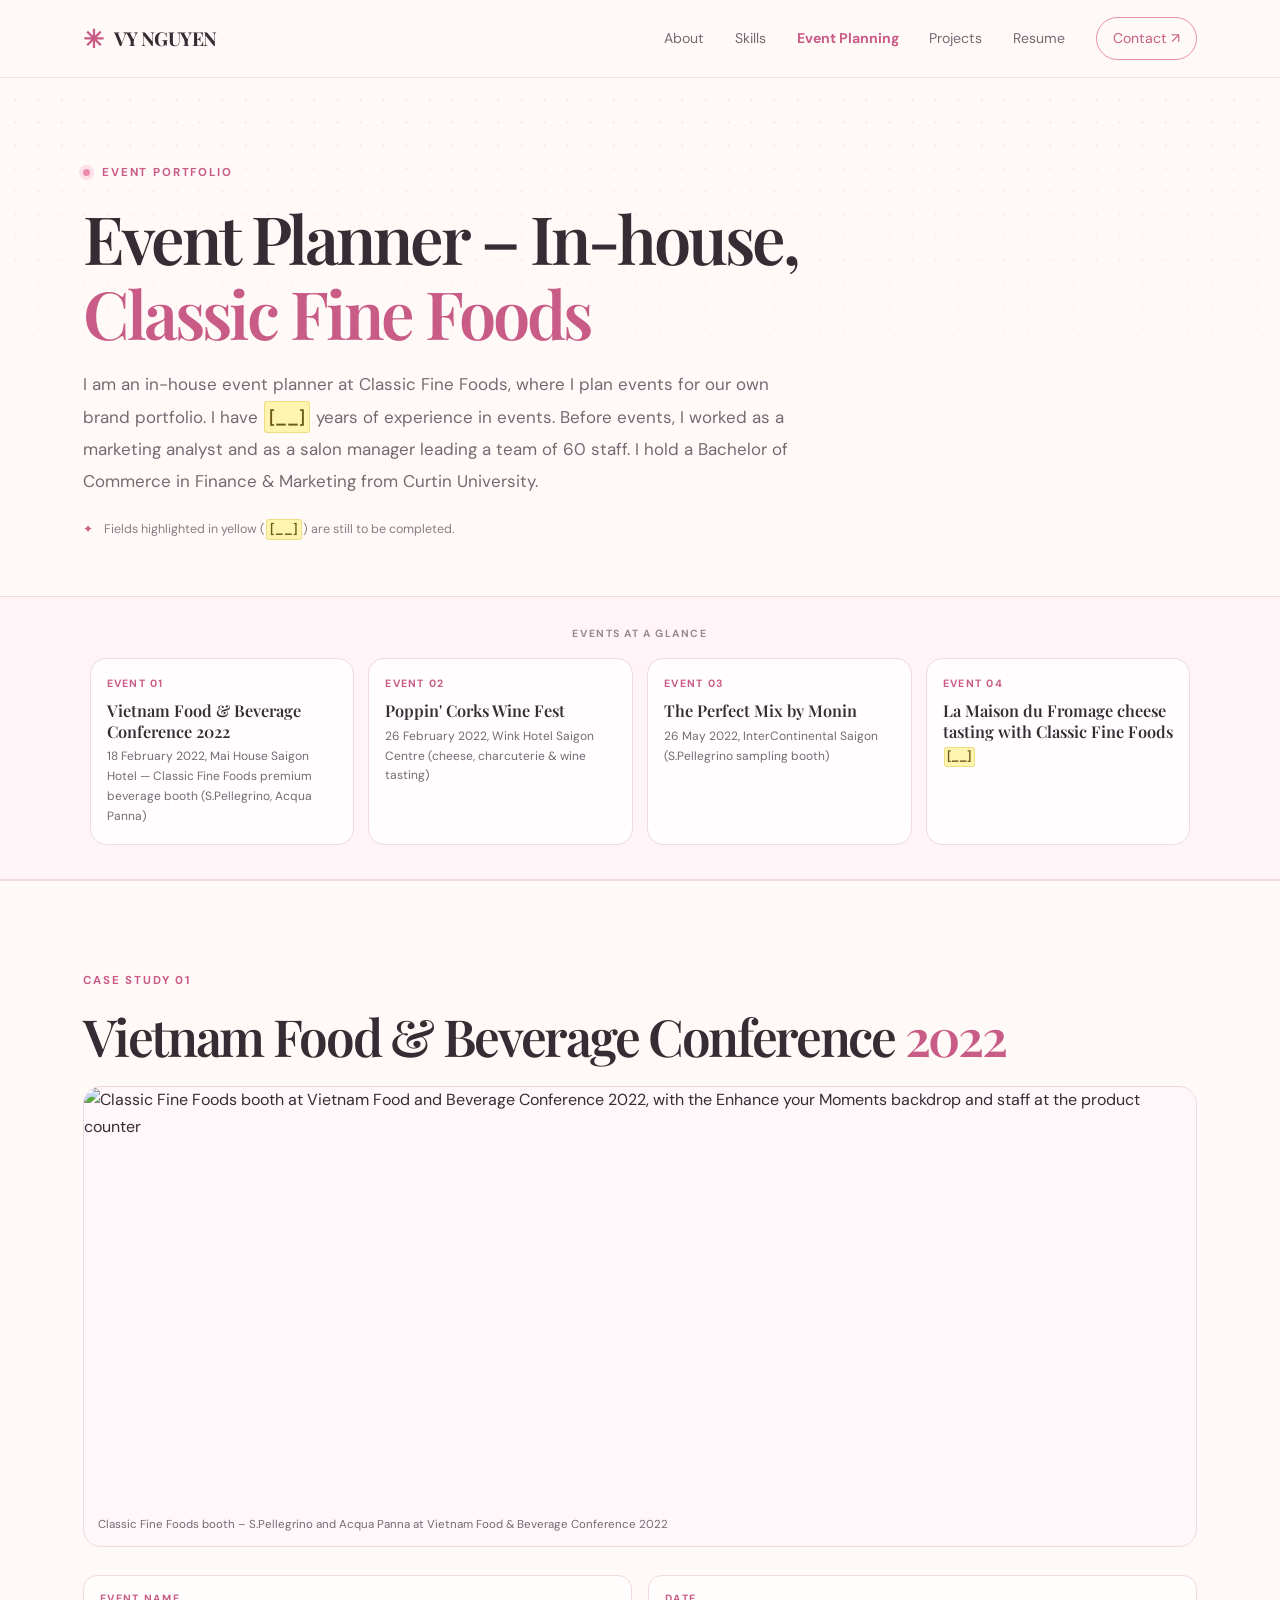
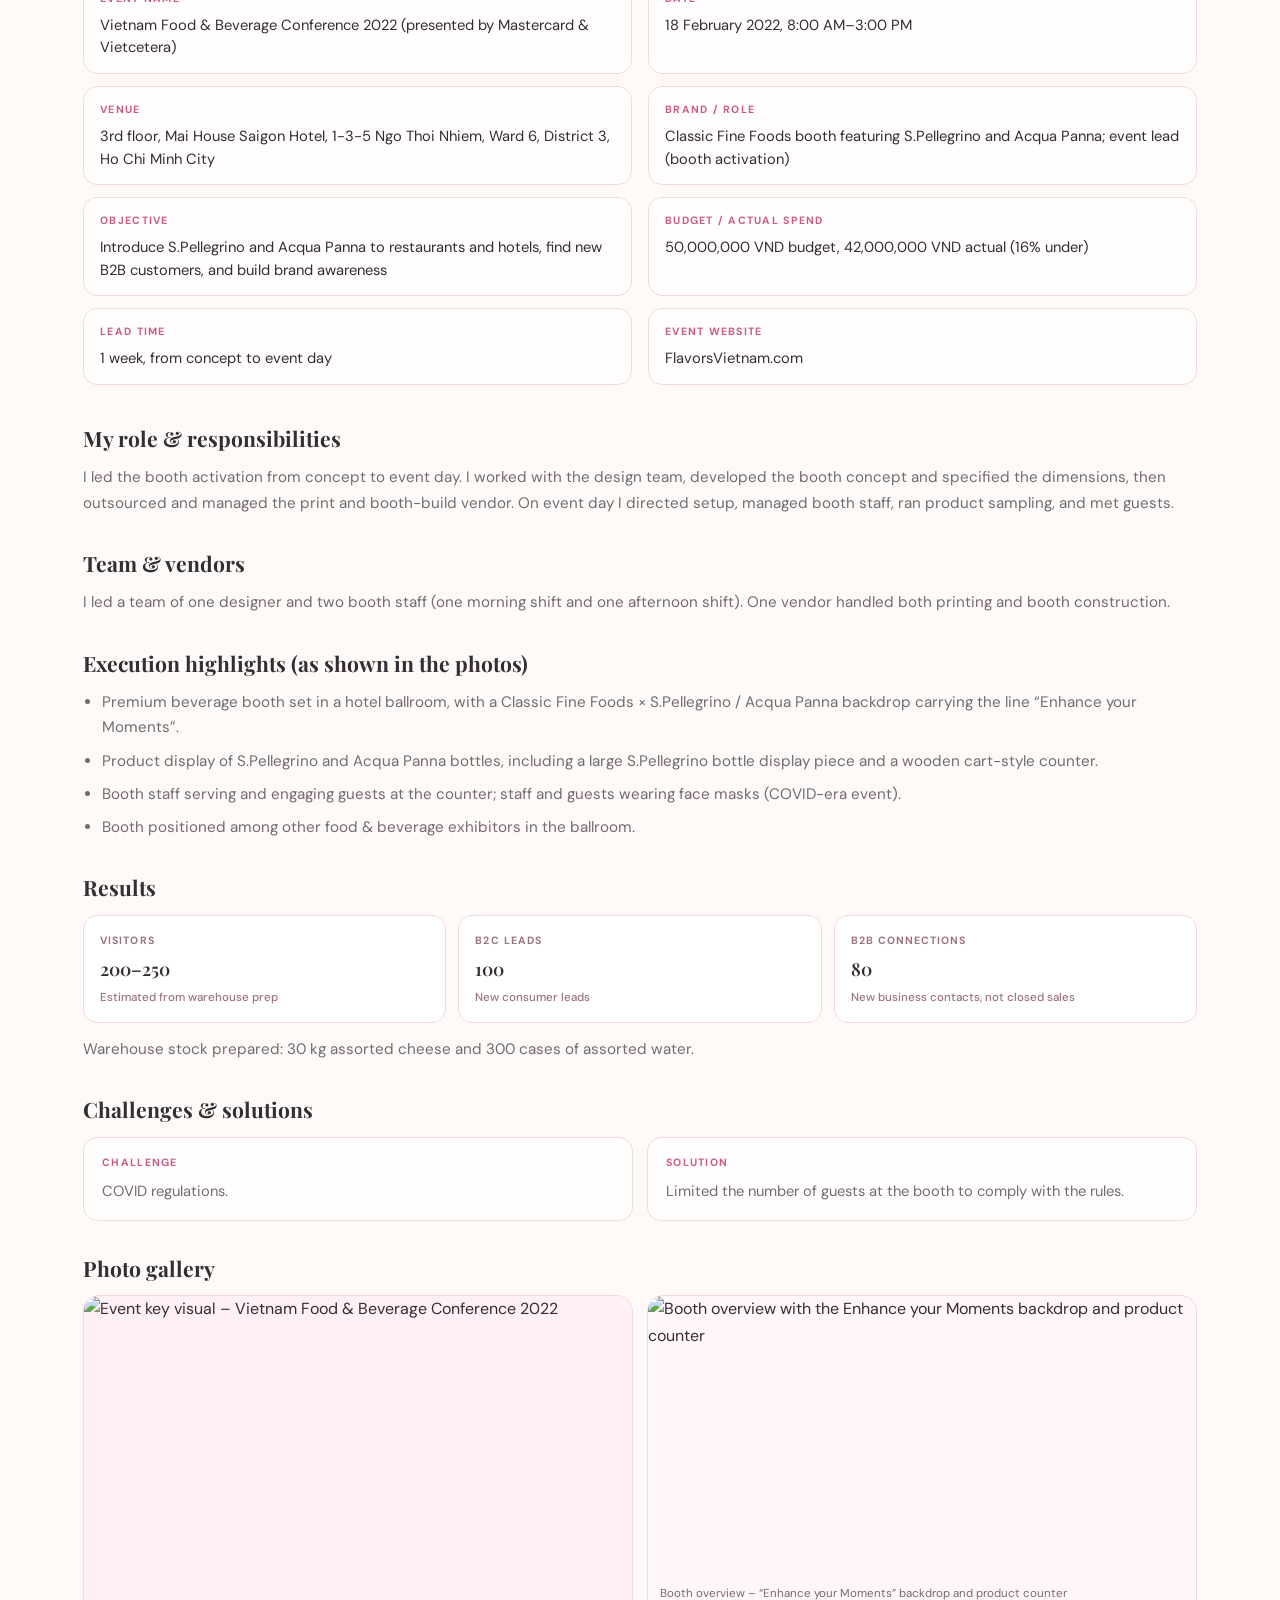
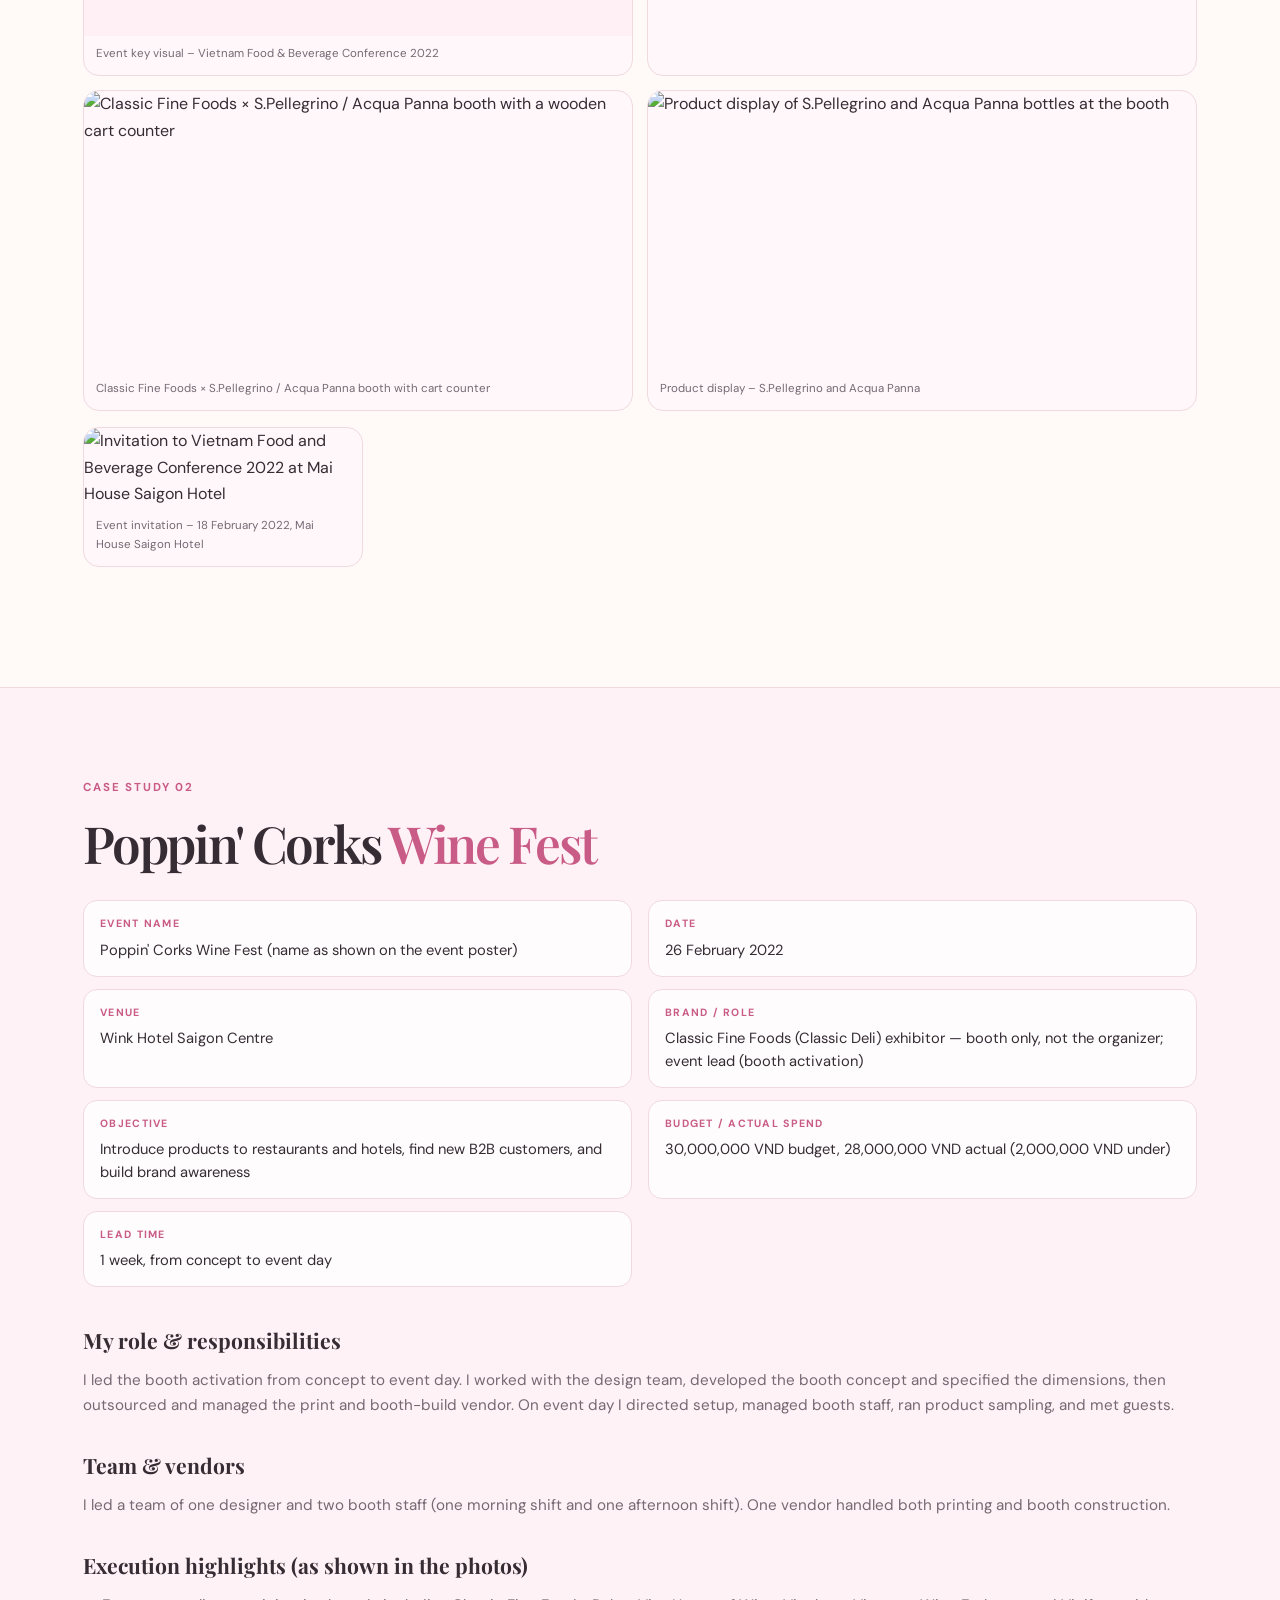
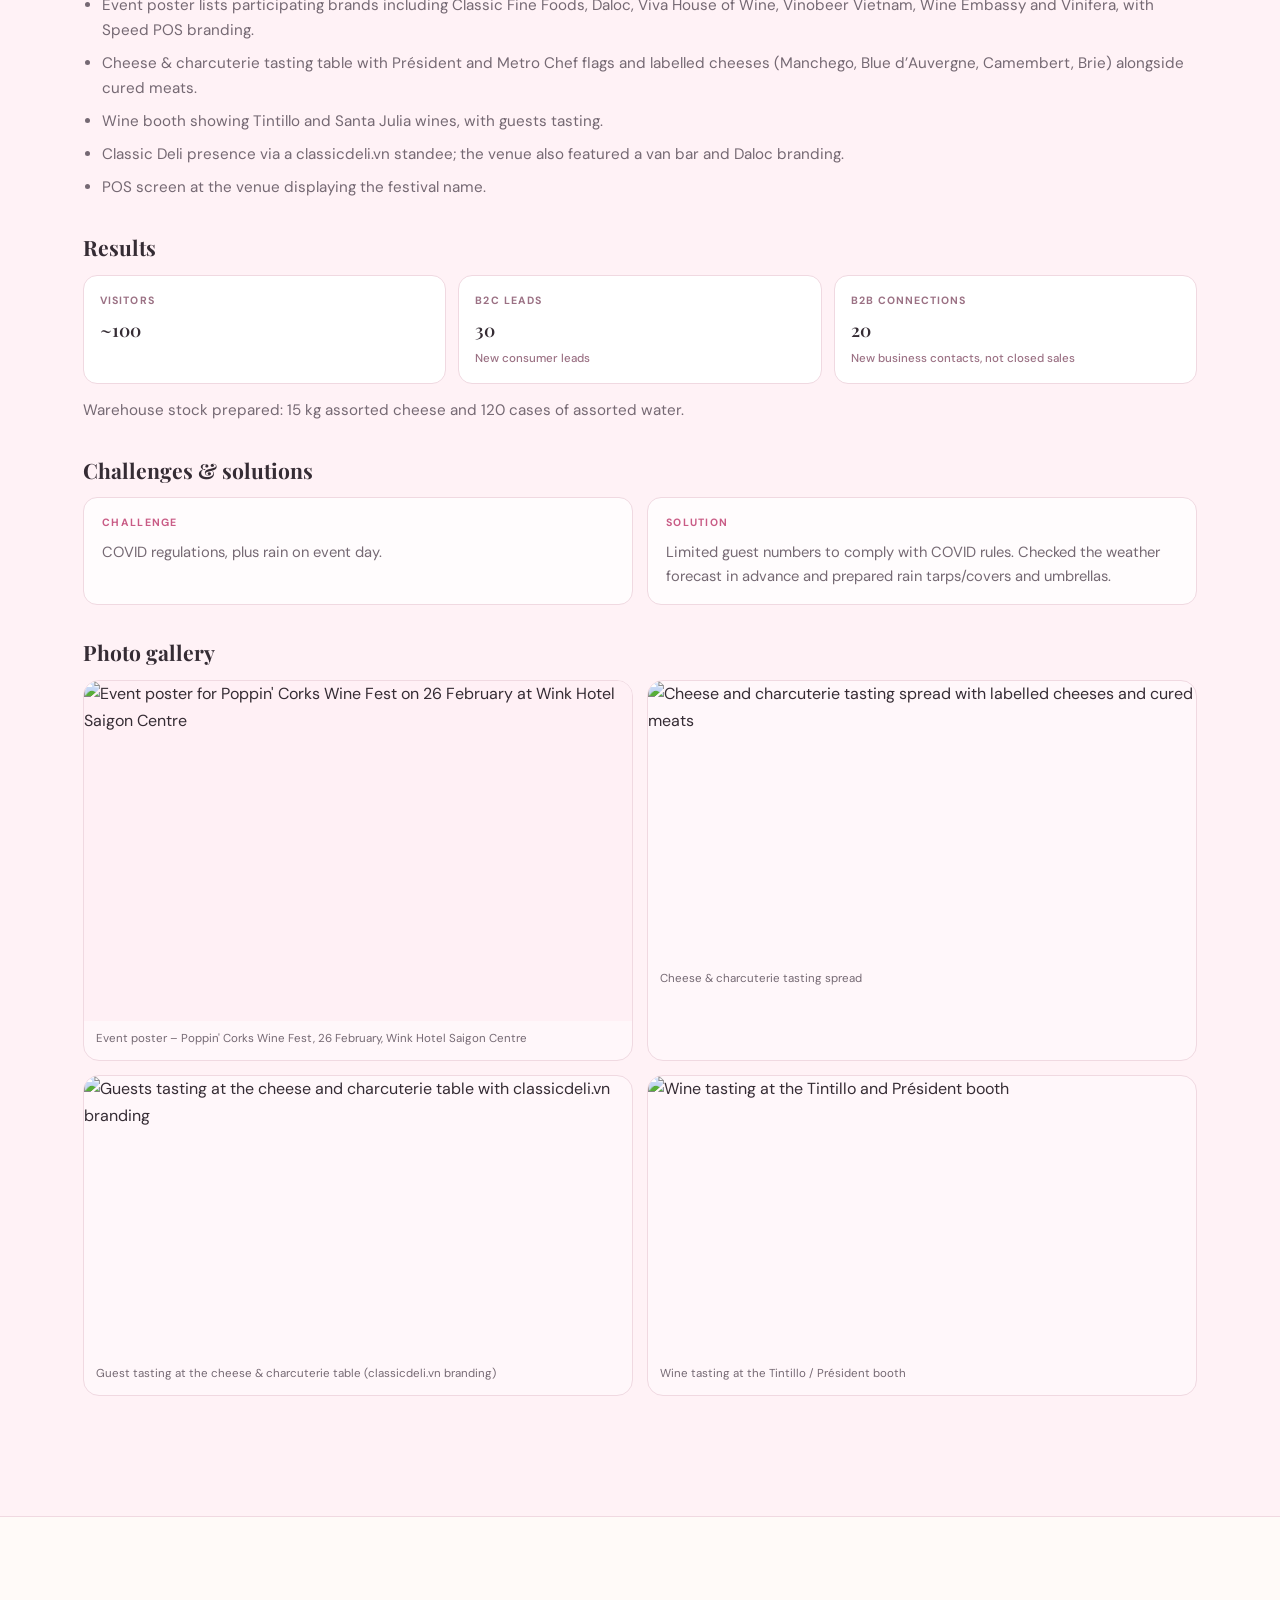
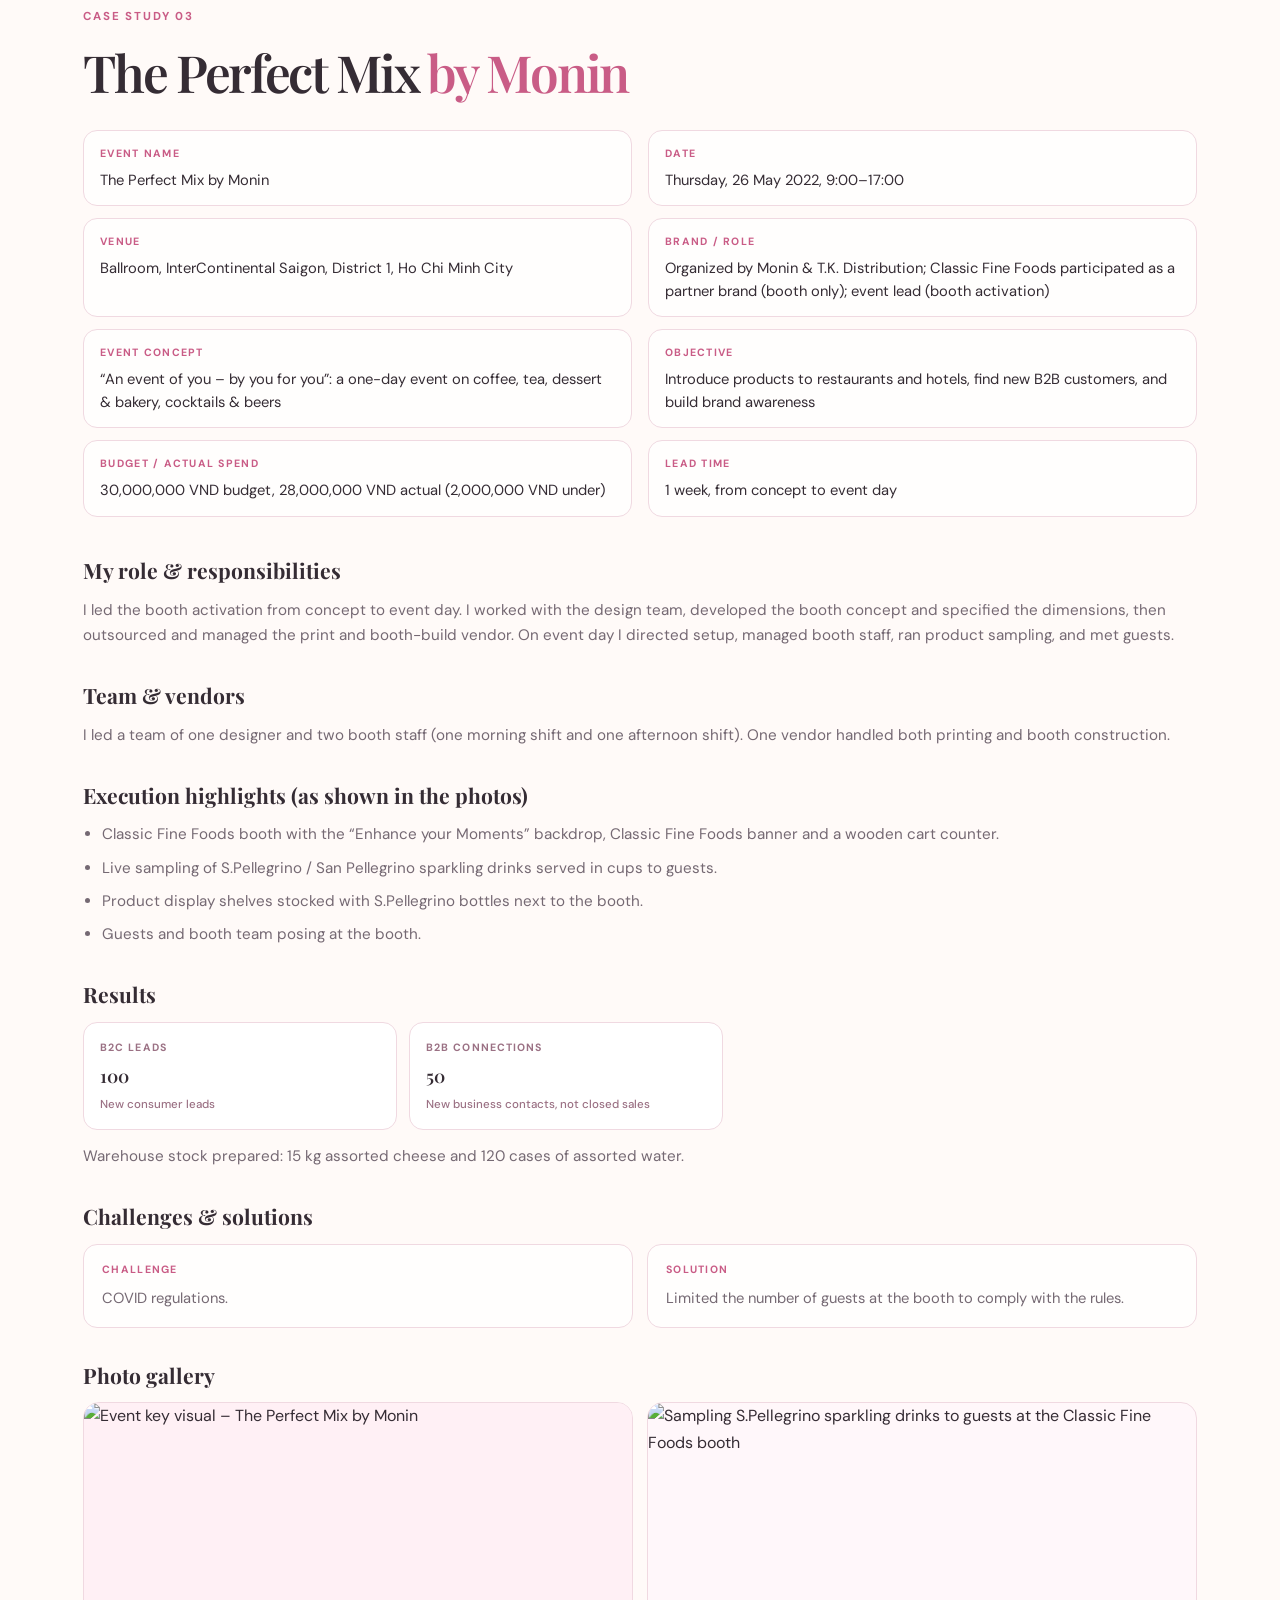
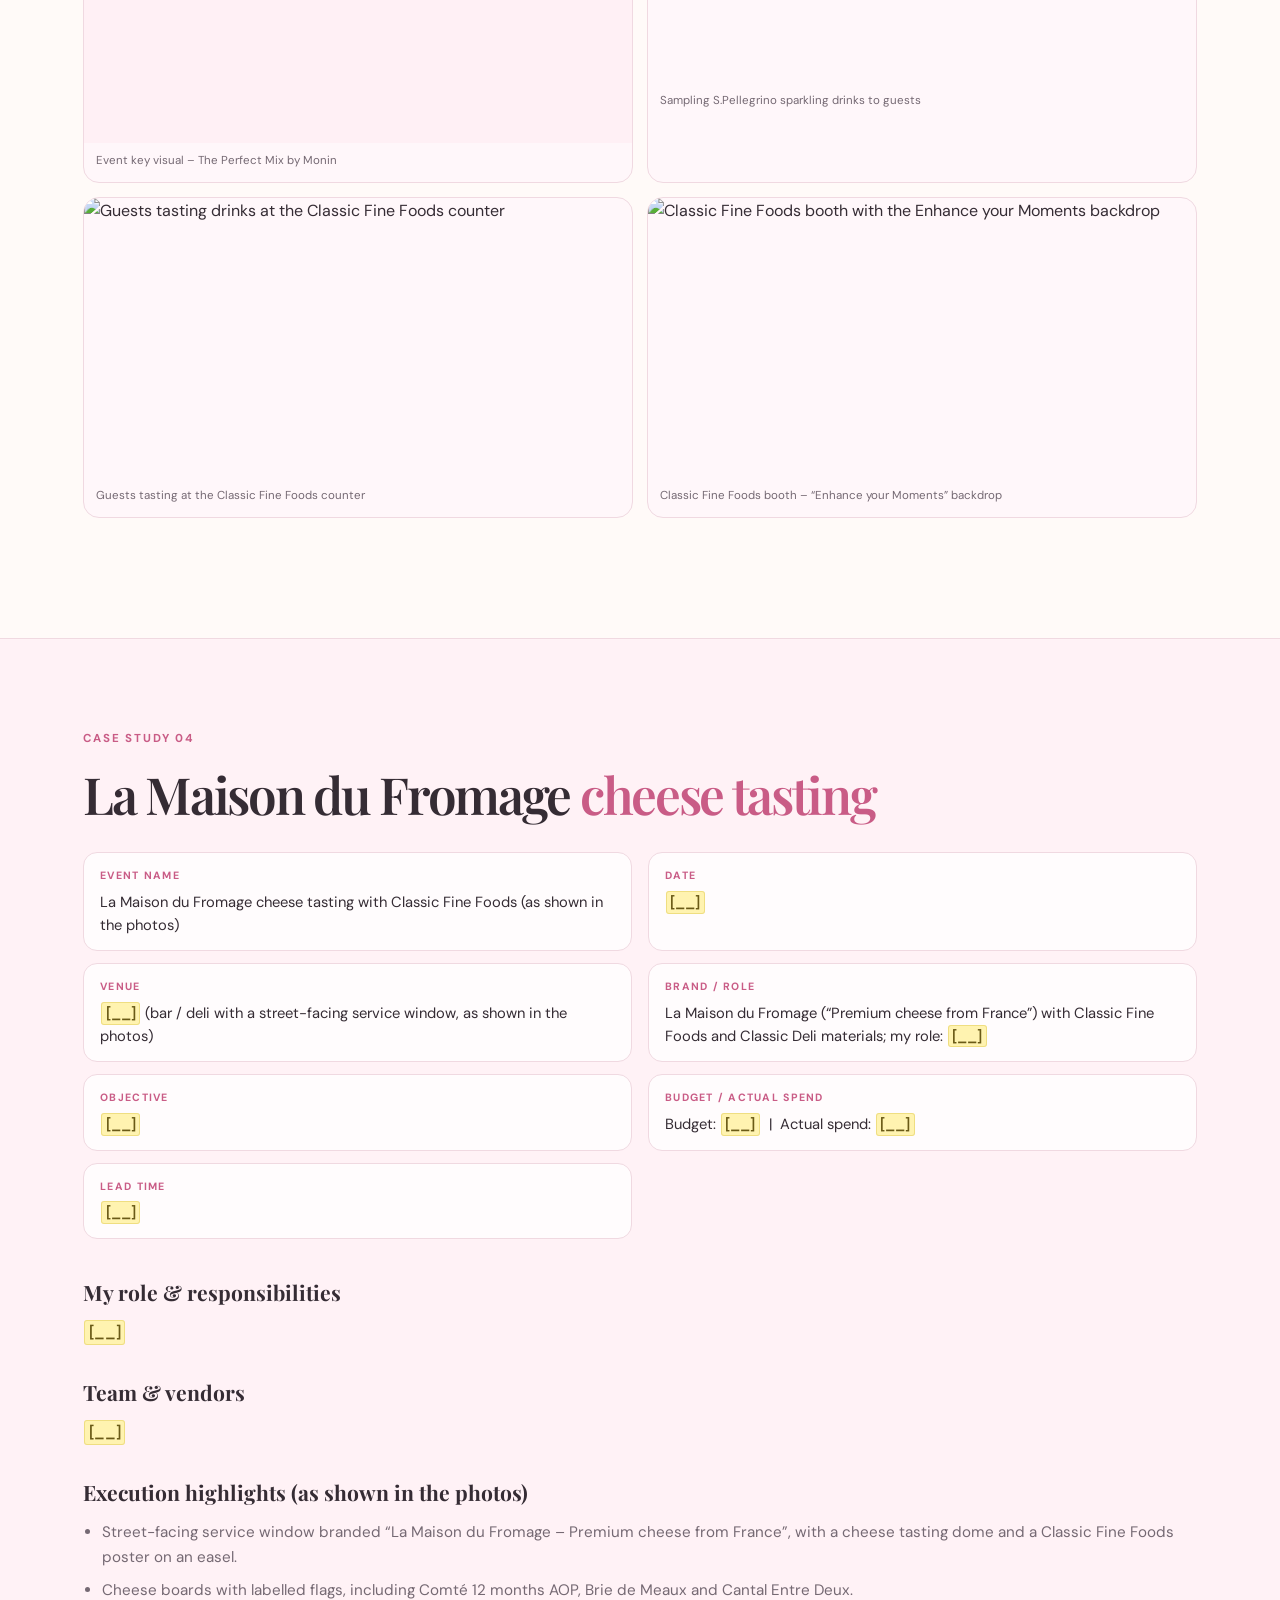
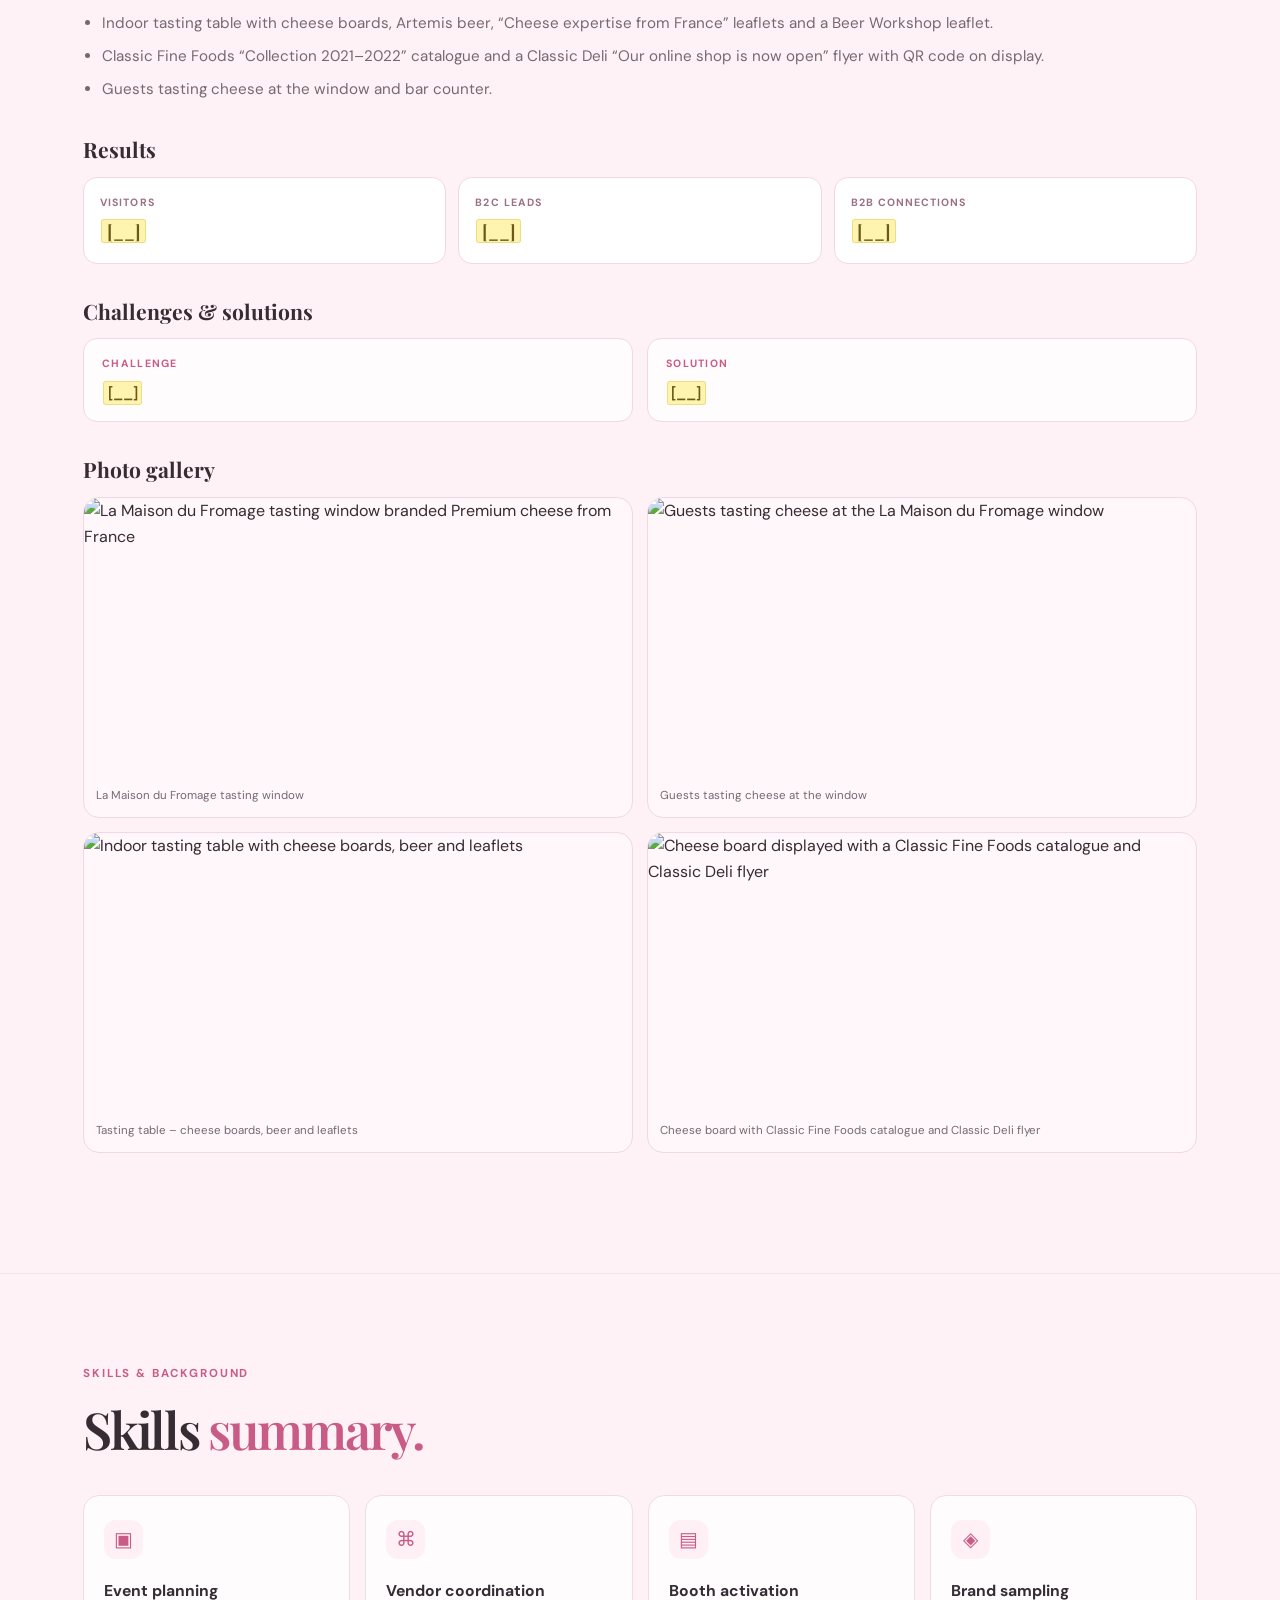
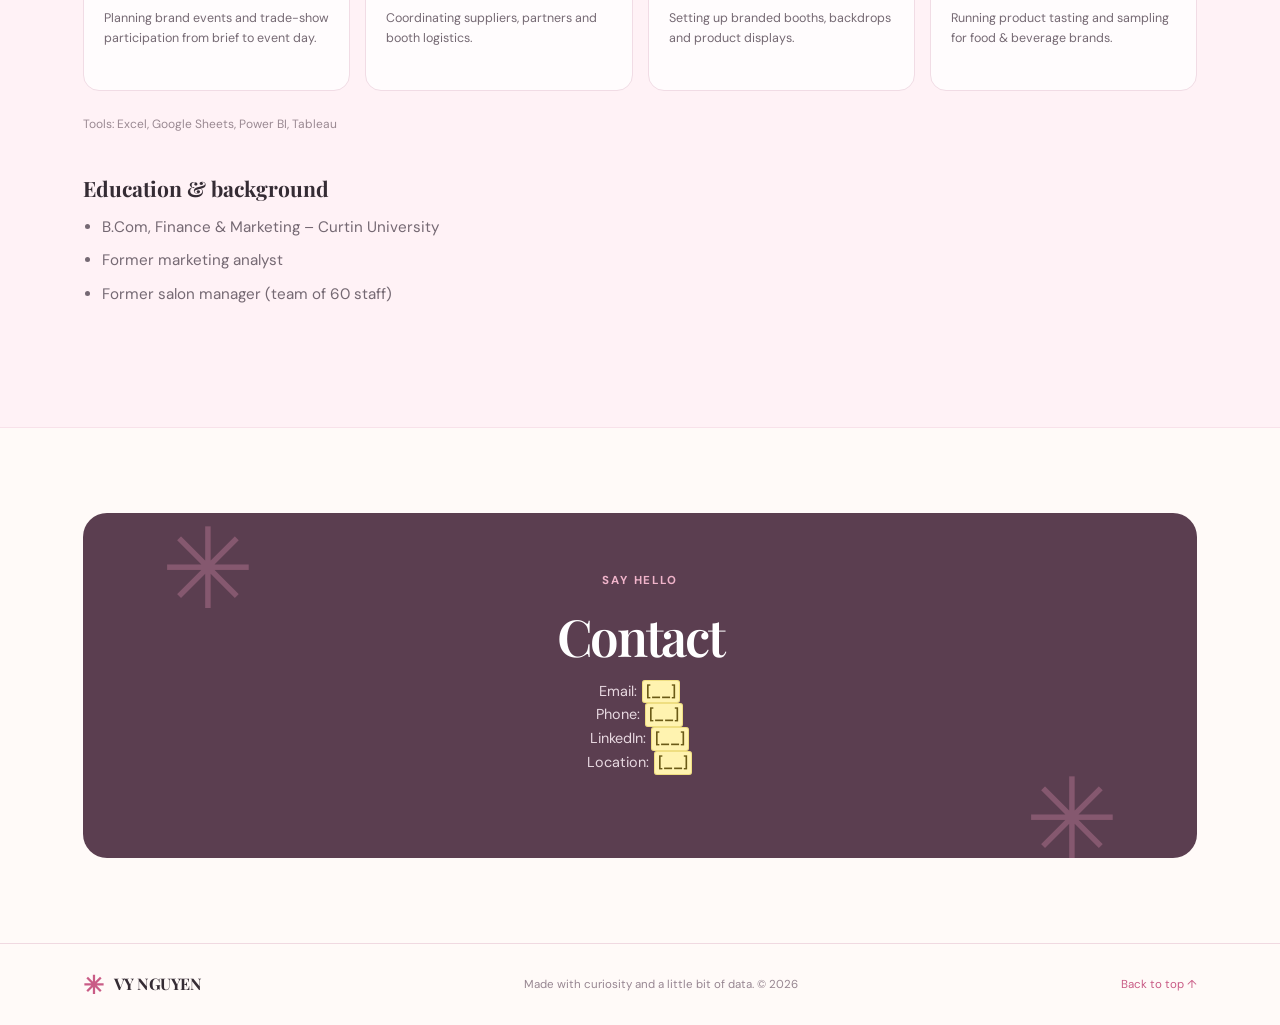
==== events.html @ 69a03864 "Add event planner portfolio with Classic Fine Foods case studies" ====
<!doctype html>
<html lang="en">
<head>
  <meta charset="utf-8">
  <meta name="viewport" content="width=device-width, initial-scale=1">
  <meta name="description" content="Event planner portfolio of Vy Nguyen, in-house event planner at Classic Fine Foods.">
  <title>VY NGUYEN | Event Planner Portfolio</title>
  <link rel="stylesheet" href="style.css">
</head>
<body>
  <header class="site-header">
    <a class="brand" href="index.html" aria-label="Home"><span class="brand-mark">✳</span> VY NGUYEN</a>
    <button class="menu-toggle" aria-label="Toggle navigation" aria-expanded="false">☰</button>
    <nav class="nav" aria-label="Main navigation">
      <a href="index.html#about">About</a>
      <a href="index.html#skills">Skills</a>
      <a href="events.html" aria-current="page">Event Planning</a>
      <a href="index.html#projects">Projects</a>
      <a href="index.html#resume">Resume</a>
      <a class="nav-contact" href="#contact">Contact ↗</a>
    </nav>
  </header>

  <main>
    <section class="section page-hero" id="intro">
      <p class="eyebrow"><span class="eyebrow-dot"></span> EVENT PORTFOLIO</p>
      <h1>Event Planner – In-house, <span>Classic Fine Foods</span></h1>
      <p class="hero-description">I am an in-house event planner at Classic Fine Foods, where I plan events for our own brand portfolio. I have <span class="blank">[__]</span> years of experience in events. Before events, I worked as a marketing analyst and as a salon manager leading a team of 60 staff. I hold a Bachelor of Commerce in Finance &amp; Marketing from Curtin University.</p>
      <div class="hero-note"><span class="sparkle">✦</span> Fields highlighted in yellow (<span class="blank">[__]</span>) are still to be completed.</div>
    </section>

    <section class="glance-strip" id="glance" aria-label="Events at a glance">
      <span class="glance-label">EVENTS AT A GLANCE</span>
      <div class="glance-grid">
        <a class="glance-card" href="#event-1">
          <span class="glance-num">EVENT 01</span>
          <strong>Vietnam Food &amp; Beverage Conference 2022</strong>
          <p>18 February 2022, Mai House Saigon Hotel — Classic Fine Foods premium beverage booth (S.Pellegrino, Acqua Panna)</p>
        </a>
        <a class="glance-card" href="#event-2">
          <span class="glance-num">EVENT 02</span>
          <strong>Poppin' Corks Wine Fest</strong>
          <p>26 February 2022, Wink Hotel Saigon Centre (cheese, charcuterie &amp; wine tasting)</p>
        </a>
        <a class="glance-card" href="#event-3">
          <span class="glance-num">EVENT 03</span>
          <strong>The Perfect Mix by Monin</strong>
          <p>26 May 2022, InterContinental Saigon (S.Pellegrino sampling booth)</p>
        </a>
        <a class="glance-card" href="#event-4">
          <span class="glance-num">EVENT 04</span>
          <strong>La Maison du Fromage cheese tasting with Classic Fine Foods</strong>
          <p><span class="blank">[__]</span></p>
        </a>
      </div>
    </section>

    <section class="event-band" id="event-1">
      <article class="section event-case">
        <div class="section-heading">
          <p class="eyebrow">CASE STUDY 01</p>
          <h2>Vietnam Food &amp; Beverage Conference <span>2022</span></h2>
        </div>
        <figure class="event-hero-shot">
          <img src="assets/events/event1-hero.jpg" alt="Classic Fine Foods booth at Vietnam Food and Beverage Conference 2022, with the Enhance your Moments backdrop and staff at the product counter">
          <figcaption>Classic Fine Foods booth – S.Pellegrino and Acqua Panna at Vietnam Food &amp; Beverage Conference 2022</figcaption>
        </figure>
        <dl class="event-facts">
          <div><dt>Event name</dt><dd>Vietnam Food &amp; Beverage Conference 2022 (presented by Mastercard &amp; Vietcetera)</dd></div>
          <div><dt>Date</dt><dd>18 February 2022, 8:00 AM–3:00 PM</dd></div>
          <div><dt>Venue</dt><dd>3rd floor, Mai House Saigon Hotel, 1-3-5 Ngo Thoi Nhiem, Ward 6, District 3, Ho Chi Minh City</dd></div>
          <div><dt>Brand / role</dt><dd>Classic Fine Foods booth featuring S.Pellegrino and Acqua Panna; event lead (booth activation)</dd></div>
          <div><dt>Objective</dt><dd>Introduce S.Pellegrino and Acqua Panna to restaurants and hotels, find new B2B customers, and build brand awareness</dd></div>
          <div><dt>Budget / Actual spend</dt><dd>50,000,000 VND budget, 42,000,000 VND actual (16% under)</dd></div>
          <div><dt>Lead time</dt><dd>1 week, from concept to event day</dd></div>
          <div><dt>Event website</dt><dd>FlavorsVietnam.com</dd></div>
        </dl>
        <div class="event-block">
          <h3>My role &amp; responsibilities</h3>
          <p>I led the booth activation from concept to event day. I worked with the design team, developed the booth concept and specified the dimensions, then outsourced and managed the print and booth-build vendor. On event day I directed setup, managed booth staff, ran product sampling, and met guests.</p>
        </div>
        <div class="event-block">
          <h3>Team &amp; vendors</h3>
          <p>I led a team of one designer and two booth staff (one morning shift and one afternoon shift). One vendor handled both printing and booth construction.</p>
        </div>
        <div class="event-block">
          <h3>Execution highlights (as shown in the photos)</h3>
          <ul>
            <li>Premium beverage booth set in a hotel ballroom, with a Classic Fine Foods × S.Pellegrino / Acqua Panna backdrop carrying the line “Enhance your Moments”.</li>
            <li>Product display of S.Pellegrino and Acqua Panna bottles, including a large S.Pellegrino bottle display piece and a wooden cart-style counter.</li>
            <li>Booth staff serving and engaging guests at the counter; staff and guests wearing face masks (COVID-era event).</li>
            <li>Booth positioned among other food &amp; beverage exhibitors in the ballroom.</li>
          </ul>
        </div>
        <div class="event-block">
          <h3>Results</h3>
          <div class="results-row">
            <div class="result-card"><span>Visitors</span><strong>200–250</strong><em class="result-sub">Estimated from warehouse prep</em></div>
            <div class="result-card"><span>B2C leads</span><strong>100</strong><em class="result-sub">New consumer leads</em></div>
            <div class="result-card"><span>B2B connections</span><strong>80</strong><em class="result-sub">New business contacts, not closed sales</em></div>
          </div>
          <p class="result-note">Warehouse stock prepared: 30 kg assorted cheese and 300 cases of assorted water.</p>
        </div>
        <div class="event-block">
          <h3>Challenges &amp; solutions</h3>
          <div class="challenge-grid">
            <div><h4>Challenge</h4><p>COVID regulations.</p></div>
            <div><h4>Solution</h4><p>Limited the number of guests at the booth to comply with the rules.</p></div>
          </div>
        </div>
        <div class="event-block">
          <h3>Photo gallery</h3>
          <div class="event-gallery">
            <figure>
              <img class="poster" src="assets/events/event1-1.jpg" alt="Event key visual – Vietnam Food &amp; Beverage Conference 2022">
              <figcaption>Event key visual – Vietnam Food &amp; Beverage Conference 2022</figcaption>
            </figure>
            <figure>
              <img src="assets/events/event1-2.jpg" alt="Booth overview with the Enhance your Moments backdrop and product counter">
              <figcaption>Booth overview – “Enhance your Moments” backdrop and product counter</figcaption>
            </figure>
            <figure>
              <img src="assets/events/event1-3.jpg" alt="Classic Fine Foods × S.Pellegrino / Acqua Panna booth with a wooden cart counter">
              <figcaption>Classic Fine Foods × S.Pellegrino / Acqua Panna booth with cart counter</figcaption>
            </figure>
            <figure>
              <img src="assets/events/event1-4.jpg" alt="Product display of S.Pellegrino and Acqua Panna bottles at the booth">
              <figcaption>Product display – S.Pellegrino and Acqua Panna</figcaption>
            </figure>
          </div>
          <figure class="invite-card">
            <img src="assets/events/event1-invite.jpg" alt="Invitation to Vietnam Food and Beverage Conference 2022 at Mai House Saigon Hotel">
            <figcaption>Event invitation – 18 February 2022, Mai House Saigon Hotel</figcaption>
          </figure>
        </div>
      </article>
    </section>

    <section class="event-band" id="event-2">
      <article class="section event-case">
        <div class="section-heading">
          <p class="eyebrow">CASE STUDY 02</p>
          <h2>Poppin' Corks <span>Wine Fest</span></h2>
        </div>
        <dl class="event-facts">
          <div><dt>Event name</dt><dd>Poppin' Corks Wine Fest (name as shown on the event poster)</dd></div>
          <div><dt>Date</dt><dd>26 February 2022</dd></div>
          <div><dt>Venue</dt><dd>Wink Hotel Saigon Centre</dd></div>
          <div><dt>Brand / role</dt><dd>Classic Fine Foods (Classic Deli) exhibitor — booth only, not the organizer; event lead (booth activation)</dd></div>
          <div><dt>Objective</dt><dd>Introduce products to restaurants and hotels, find new B2B customers, and build brand awareness</dd></div>
          <div><dt>Budget / Actual spend</dt><dd>30,000,000 VND budget, 28,000,000 VND actual (2,000,000 VND under)</dd></div>
          <div><dt>Lead time</dt><dd>1 week, from concept to event day</dd></div>
        </dl>
        <div class="event-block">
          <h3>My role &amp; responsibilities</h3>
          <p>I led the booth activation from concept to event day. I worked with the design team, developed the booth concept and specified the dimensions, then outsourced and managed the print and booth-build vendor. On event day I directed setup, managed booth staff, ran product sampling, and met guests.</p>
        </div>
        <div class="event-block">
          <h3>Team &amp; vendors</h3>
          <p>I led a team of one designer and two booth staff (one morning shift and one afternoon shift). One vendor handled both printing and booth construction.</p>
        </div>
        <div class="event-block">
          <h3>Execution highlights (as shown in the photos)</h3>
          <ul>
            <li>Event poster lists participating brands including Classic Fine Foods, Daloc, Viva House of Wine, Vinobeer Vietnam, Wine Embassy and Vinifera, with Speed POS branding.</li>
            <li>Cheese &amp; charcuterie tasting table with Président and Metro Chef flags and labelled cheeses (Manchego, Blue d’Auvergne, Camembert, Brie) alongside cured meats.</li>
            <li>Wine booth showing Tintillo and Santa Julia wines, with guests tasting.</li>
            <li>Classic Deli presence via a classicdeli.vn standee; the venue also featured a van bar and Daloc branding.</li>
            <li>POS screen at the venue displaying the festival name.</li>
          </ul>
        </div>
        <div class="event-block">
          <h3>Results</h3>
          <div class="results-row">
            <div class="result-card"><span>Visitors</span><strong>~100</strong></div>
            <div class="result-card"><span>B2C leads</span><strong>30</strong><em class="result-sub">New consumer leads</em></div>
            <div class="result-card"><span>B2B connections</span><strong>20</strong><em class="result-sub">New business contacts, not closed sales</em></div>
          </div>
          <p class="result-note">Warehouse stock prepared: 15 kg assorted cheese and 120 cases of assorted water.</p>
        </div>
        <div class="event-block">
          <h3>Challenges &amp; solutions</h3>
          <div class="challenge-grid">
            <div><h4>Challenge</h4><p>COVID regulations, plus rain on event day.</p></div>
            <div><h4>Solution</h4><p>Limited guest numbers to comply with COVID rules. Checked the weather forecast in advance and prepared rain tarps/covers and umbrellas.</p></div>
          </div>
        </div>
        <div class="event-block">
          <h3>Photo gallery</h3>
          <div class="event-gallery">
            <figure>
              <img class="poster" src="assets/events/event2-1.jpg" alt="Event poster for Poppin' Corks Wine Fest on 26 February at Wink Hotel Saigon Centre">
              <figcaption>Event poster – Poppin' Corks Wine Fest, 26 February, Wink Hotel Saigon Centre</figcaption>
            </figure>
            <figure>
              <img src="assets/events/event2-2.jpg" alt="Cheese and charcuterie tasting spread with labelled cheeses and cured meats">
              <figcaption>Cheese &amp; charcuterie tasting spread</figcaption>
            </figure>
            <figure>
              <img src="assets/events/event2-3.jpg" alt="Guests tasting at the cheese and charcuterie table with classicdeli.vn branding">
              <figcaption>Guest tasting at the cheese &amp; charcuterie table (classicdeli.vn branding)</figcaption>
            </figure>
            <figure>
              <img src="assets/events/event2-4.jpg" alt="Wine tasting at the Tintillo and Président booth">
              <figcaption>Wine tasting at the Tintillo / Président booth</figcaption>
            </figure>
          </div>
        </div>
      </article>
    </section>

    <section class="event-band" id="event-3">
      <article class="section event-case">
        <div class="section-heading">
          <p class="eyebrow">CASE STUDY 03</p>
          <h2>The Perfect Mix <span>by Monin</span></h2>
        </div>
        <dl class="event-facts">
          <div><dt>Event name</dt><dd>The Perfect Mix by Monin</dd></div>
          <div><dt>Date</dt><dd>Thursday, 26 May 2022, 9:00–17:00</dd></div>
          <div><dt>Venue</dt><dd>Ballroom, InterContinental Saigon, District 1, Ho Chi Minh City</dd></div>
          <div><dt>Brand / role</dt><dd>Organized by Monin &amp; T.K. Distribution; Classic Fine Foods participated as a partner brand (booth only); event lead (booth activation)</dd></div>
          <div><dt>Event concept</dt><dd>“An event of you – by you for you”: a one-day event on coffee, tea, dessert &amp; bakery, cocktails &amp; beers</dd></div>
          <div><dt>Objective</dt><dd>Introduce products to restaurants and hotels, find new B2B customers, and build brand awareness</dd></div>
          <div><dt>Budget / Actual spend</dt><dd>30,000,000 VND budget, 28,000,000 VND actual (2,000,000 VND under)</dd></div>
          <div><dt>Lead time</dt><dd>1 week, from concept to event day</dd></div>
        </dl>
        <div class="event-block">
          <h3>My role &amp; responsibilities</h3>
          <p>I led the booth activation from concept to event day. I worked with the design team, developed the booth concept and specified the dimensions, then outsourced and managed the print and booth-build vendor. On event day I directed setup, managed booth staff, ran product sampling, and met guests.</p>
        </div>
        <div class="event-block">
          <h3>Team &amp; vendors</h3>
          <p>I led a team of one designer and two booth staff (one morning shift and one afternoon shift). One vendor handled both printing and booth construction.</p>
        </div>
        <div class="event-block">
          <h3>Execution highlights (as shown in the photos)</h3>
          <ul>
            <li>Classic Fine Foods booth with the “Enhance your Moments” backdrop, Classic Fine Foods banner and a wooden cart counter.</li>
            <li>Live sampling of S.Pellegrino / San Pellegrino sparkling drinks served in cups to guests.</li>
            <li>Product display shelves stocked with S.Pellegrino bottles next to the booth.</li>
            <li>Guests and booth team posing at the booth.</li>
          </ul>
        </div>
        <div class="event-block">
          <h3>Results</h3>
          <div class="results-row results-2">
            <div class="result-card"><span>B2C leads</span><strong>100</strong><em class="result-sub">New consumer leads</em></div>
            <div class="result-card"><span>B2B connections</span><strong>50</strong><em class="result-sub">New business contacts, not closed sales</em></div>
          </div>
          <p class="result-note">Warehouse stock prepared: 15 kg assorted cheese and 120 cases of assorted water.</p>
        </div>
        <div class="event-block">
          <h3>Challenges &amp; solutions</h3>
          <div class="challenge-grid">
            <div><h4>Challenge</h4><p>COVID regulations.</p></div>
            <div><h4>Solution</h4><p>Limited the number of guests at the booth to comply with the rules.</p></div>
          </div>
        </div>
        <div class="event-block">
          <h3>Photo gallery</h3>
          <div class="event-gallery">
            <figure>
              <img class="poster" src="assets/events/event3-1.jpg" alt="Event key visual – The Perfect Mix by Monin">
              <figcaption>Event key visual – The Perfect Mix by Monin</figcaption>
            </figure>
            <figure>
              <img src="assets/events/event3-2.jpg" alt="Sampling S.Pellegrino sparkling drinks to guests at the Classic Fine Foods booth">
              <figcaption>Sampling S.Pellegrino sparkling drinks to guests</figcaption>
            </figure>
            <figure>
              <img src="assets/events/event3-3.jpg" alt="Guests tasting drinks at the Classic Fine Foods counter">
              <figcaption>Guests tasting at the Classic Fine Foods counter</figcaption>
            </figure>
            <figure>
              <img src="assets/events/event3-4.jpg" alt="Classic Fine Foods booth with the Enhance your Moments backdrop">
              <figcaption>Classic Fine Foods booth – “Enhance your Moments” backdrop</figcaption>
            </figure>
          </div>
        </div>
      </article>
    </section>

    <section class="event-band" id="event-4">
      <article class="section event-case">
        <div class="section-heading">
          <p class="eyebrow">CASE STUDY 04</p>
          <h2>La Maison du Fromage <span>cheese tasting</span></h2>
        </div>
        <dl class="event-facts">
          <div><dt>Event name</dt><dd>La Maison du Fromage cheese tasting with Classic Fine Foods (as shown in the photos)</dd></div>
          <div><dt>Date</dt><dd><span class="blank">[__]</span></dd></div>
          <div><dt>Venue</dt><dd><span class="blank">[__]</span> (bar / deli with a street-facing service window, as shown in the photos)</dd></div>
          <div><dt>Brand / role</dt><dd>La Maison du Fromage (“Premium cheese from France”) with Classic Fine Foods and Classic Deli materials; my role: <span class="blank">[__]</span></dd></div>
          <div><dt>Objective</dt><dd><span class="blank">[__]</span></dd></div>
          <div><dt>Budget / Actual spend</dt><dd>Budget: <span class="blank">[__]</span> &nbsp;|&nbsp; Actual spend: <span class="blank">[__]</span></dd></div>
          <div><dt>Lead time</dt><dd><span class="blank">[__]</span></dd></div>
        </dl>
        <div class="event-block">
          <h3>My role &amp; responsibilities</h3>
          <p><span class="blank">[__]</span></p>
        </div>
        <div class="event-block">
          <h3>Team &amp; vendors</h3>
          <p><span class="blank">[__]</span></p>
        </div>
        <div class="event-block">
          <h3>Execution highlights (as shown in the photos)</h3>
          <ul>
            <li>Street-facing service window branded “La Maison du Fromage – Premium cheese from France”, with a cheese tasting dome and a Classic Fine Foods poster on an easel.</li>
            <li>Cheese boards with labelled flags, including Comté 12 months AOP, Brie de Meaux and Cantal Entre Deux.</li>
            <li>Indoor tasting table with cheese boards, Artemis beer, “Cheese expertise from France” leaflets and a Beer Workshop leaflet.</li>
            <li>Classic Fine Foods “Collection 2021–2022” catalogue and a Classic Deli “Our online shop is now open” flyer with QR code on display.</li>
            <li>Guests tasting cheese at the window and bar counter.</li>
          </ul>
        </div>
        <div class="event-block">
          <h3>Results</h3>
          <div class="results-row">
            <div class="result-card"><span>Visitors</span><strong><span class="blank">[__]</span></strong></div>
            <div class="result-card"><span>B2C leads</span><strong><span class="blank">[__]</span></strong></div>
            <div class="result-card"><span>B2B connections</span><strong><span class="blank">[__]</span></strong></div>
          </div>
        </div>
        <div class="event-block">
          <h3>Challenges &amp; solutions</h3>
          <div class="challenge-grid">
            <div><h4>Challenge</h4><p><span class="blank">[__]</span></p></div>
            <div><h4>Solution</h4><p><span class="blank">[__]</span></p></div>
          </div>
        </div>
        <div class="event-block">
          <h3>Photo gallery</h3>
          <div class="event-gallery">
            <figure>
              <img src="assets/events/event4-1.jpg" alt="La Maison du Fromage tasting window branded Premium cheese from France">
              <figcaption>La Maison du Fromage tasting window</figcaption>
            </figure>
            <figure>
              <img src="assets/events/event4-2.jpg" alt="Guests tasting cheese at the La Maison du Fromage window">
              <figcaption>Guests tasting cheese at the window</figcaption>
            </figure>
            <figure>
              <img src="assets/events/event4-3.jpg" alt="Indoor tasting table with cheese boards, beer and leaflets">
              <figcaption>Tasting table – cheese boards, beer and leaflets</figcaption>
            </figure>
            <figure>
              <img src="assets/events/event4-4.jpg" alt="Cheese board displayed with a Classic Fine Foods catalogue and Classic Deli flyer">
              <figcaption>Cheese board with Classic Fine Foods catalogue and Classic Deli flyer</figcaption>
            </figure>
          </div>
        </div>
      </article>
    </section>

    <section class="skills-section" id="skills">
      <div class="section content-section">
        <div class="section-heading">
          <p class="eyebrow">SKILLS &amp; BACKGROUND</p>
          <h2>Skills <span>summary.</span></h2>
        </div>
        <div class="skill-grid">
          <article class="skill-card">
            <div class="skill-icon">▣</div>
            <h3>Event planning</h3>
            <p>Planning brand events and trade-show participation from brief to event day.</p>
          </article>
          <article class="skill-card">
            <div class="skill-icon">⌘</div>
            <h3>Vendor coordination</h3>
            <p>Coordinating suppliers, partners and booth logistics.</p>
          </article>
          <article class="skill-card">
            <div class="skill-icon">▤</div>
            <h3>Booth activation</h3>
            <p>Setting up branded booths, backdrops and product displays.</p>
          </article>
          <article class="skill-card">
            <div class="skill-icon">◈</div>
            <h3>Brand sampling</h3>
            <p>Running product tasting and sampling for food &amp; beverage brands.</p>
          </article>
        </div>
        <p class="small-note">Tools: Excel, Google Sheets, Power BI, Tableau</p>
        <div class="event-block" style="margin-top:36px;">
          <h3>Education &amp; background</h3>
          <ul>
            <li>B.Com, Finance &amp; Marketing – Curtin University</li>
            <li>Former marketing analyst</li>
            <li>Former salon manager (team of 60 staff)</li>
          </ul>
        </div>
      </div>
    </section>

    <section class="section contact-section" id="contact">
      <div class="contact-panel">
        <p class="eyebrow">SAY HELLO</p>
        <h2>Contact</h2>
        <p>Email: <span class="blank">[__]</span><br>Phone: <span class="blank">[__]</span><br>LinkedIn: <span class="blank">[__]</span><br>Location: <span class="blank">[__]</span></p>
      </div>
    </section>
  </main>

  <footer class="site-footer"><a class="brand" href="index.html"><span class="brand-mark">✳</span> VY NGUYEN</a><span>Made with curiosity and a little bit of data. © <span id="year"></span></span><a href="#intro">Back to top ↑</a></footer>
  <script>
    const menuButton = document.querySelector('.menu-toggle');
    const nav = document.querySelector('.nav');
    menuButton.addEventListener('click', () => {
      const open = nav.classList.toggle('nav-open');
      menuButton.setAttribute('aria-expanded', String(open));
    });
    nav.querySelectorAll('a').forEach(link => link.addEventListener('click', () => {
      nav.classList.remove('nav-open');
      menuButton.setAttribute('aria-expanded', 'false');
    }));
    document.getElementById('year').textContent = new Date().getFullYear();
  </script>
</body>
</html>
---- style.css ----
@import url('https://fonts.googleapis.com/css2?family=DM+Sans:wght@400;500;600;700&family=Playfair+Display:wght@500;600;700&display=swap');

:root {
  --ink: #352c34;
  --muted: #756973;
  --pink: #e98cae;
  --pink-dark: #c95c86;
  --pink-pale: #fff0f5;
  --pink-soft: #fce0e9;
  --cream: #fffaf8;
  --line: #f0d9e1;
  --white: #ffffff;
  --shadow: 0 18px 55px rgba(113, 57, 82, .09);
}
* { box-sizing: border-box; }
html { scroll-behavior: smooth; scroll-padding-top: 86px; }
body { margin: 0; background: var(--cream); color: var(--ink); font-family: 'DM Sans', sans-serif; line-height: 1.65; }
a { color: inherit; text-decoration: none; }
.site-header { height: 78px; padding: 0 max(6.5vw, 24px); display: flex; align-items: center; justify-content: space-between; position: sticky; top: 0; z-index: 20; background: rgba(255,250,248,.92); border-bottom: 1px solid rgba(240,217,225,.8); backdrop-filter: blur(14px); }
.brand { display: inline-flex; align-items: center; gap: 10px; font-family: 'Playfair Display', serif; font-size: 1.2rem; font-weight: 700; letter-spacing: -.03em; }
.brand-mark { color: var(--pink-dark); font-size: 1.55rem; }
.nav { display: flex; align-items: center; gap: clamp(16px, 2.4vw, 34px); color: var(--muted); font-size: .88rem; }
.nav a:hover, .text-link:hover, .project-link:hover, .contact-links a:hover { color: var(--pink-dark); }
.nav-contact { padding: 9px 16px; border: 1px solid var(--pink); border-radius: 999px; color: var(--pink-dark); }
.menu-toggle { display: none; border: 0; background: transparent; font-size: 1.5rem; color: var(--ink); }
.section { width: min(1120px, 87%); margin: 0 auto; }
.hero { min-height: 590px; padding-top: 85px; padding-bottom: 76px; display: grid; grid-template-columns: 1.08fr .92fr; align-items: center; gap: 48px; position: relative; }
.hero::before { content: ""; position: absolute; inset: 25px -8vw 0; z-index: -1; background-image: radial-gradient(#f6d8e3 1.15px, transparent 1.15px); background-size: 23px 23px; opacity: .55; mask-image: linear-gradient(to bottom, black, transparent 92%); }
.eyebrow { margin: 0 0 18px; color: var(--pink-dark); font-size: .72rem; font-weight: 700; letter-spacing: .16em; }
.eyebrow-dot { display: inline-block; width: 7px; height: 7px; margin-right: 7px; border-radius: 50%; background: var(--pink); box-shadow: 0 0 0 4px #fbe0e9; }
h1, h2, h3, p { margin-top: 0; }
h1, h2 { font-family: 'Playfair Display', Georgia, serif; font-weight: 600; letter-spacing: -.045em; line-height: 1.13; }
h1 { max-width: 650px; margin-bottom: 23px; font-size: clamp(3.2rem, 6.2vw, 5.5rem); }
h1 span, h2 span { color: var(--pink-dark); }
.hero-description { max-width: 570px; color: var(--muted); font-size: 1.06rem; line-height: 1.9; }
.hero-description strong { color: var(--ink); }
.hero-actions { display: flex; align-items: center; gap: 25px; margin-top: 28px; }
.button { min-height: 47px; padding: 12px 19px; display: inline-flex; align-items: center; justify-content: center; gap: 14px; border-radius: 999px; font-size: .88rem; font-weight: 700; transition: transform .2s, box-shadow .2s; }
.button:hover { transform: translateY(-2px); box-shadow: 0 9px 22px rgba(201,92,134,.2); }
.button-primary { background: var(--pink-dark); color: white; }
.text-link { font-size: .9rem; font-weight: 700; }
.hero-note { margin-top: 35px; color: #8b7b85; font-size: .78rem; }
.sparkle { color: var(--pink-dark); margin-right: 8px; }
.hero-art { min-height: 390px; position: relative; display: grid; place-items: center; }
.art-card { width: min(100%, 360px); padding: 24px; position: relative; z-index: 2; background: rgba(255,255,255,.93); border: 1px solid #f2d4e0; border-radius: 22px; box-shadow: var(--shadow); transform: rotate(2deg); }
.art-card-top, .chart-labels, .art-footer { display: flex; align-items: center; justify-content: space-between; }
.art-card-top { font-size: .62rem; font-weight: 700; letter-spacing: .13em; color: #9b8591; }
.live-dot { width: 8px; height: 8px; border-radius: 50%; background: #8fc8ac; box-shadow: 0 0 0 4px #e5f5ec; }
.mini-kpi { display: flex; align-items: center; justify-content: space-between; margin-top: 27px; font-size: .84rem; color: var(--muted); }
.mini-kpi strong { color: #6ca88a; font-size: 1.5rem; }
.chart-bars { height: 145px; margin-top: 18px; display: flex; align-items: end; gap: 12px; border-bottom: 1px solid var(--line); background: repeating-linear-gradient(to bottom, transparent 0 35px, #f7edf1 36px 37px); }
.chart-bars i { flex: 1; background: linear-gradient(180deg, #f1abc4, #d96e99); border-radius: 7px 7px 2px 2px; }
.chart-bars i:nth-child(even) { background: linear-gradient(180deg, #f8d7e3, #ed9cba); }
.chart-labels { margin-top: 9px; color: #b09ba6; font-size: .57rem; }
.art-footer { margin-top: 25px; justify-content: flex-start; gap: 9px; font-size: .72rem; color: #887784; }
.tiny-icon { color: var(--pink-dark); }
.art-orbit { position: absolute; border: 1px solid #f1cada; border-radius: 50%; }
.orbit-one { width: 360px; height: 360px; transform: rotate(-25deg) scaleY(.68); }
.orbit-two { width: 430px; height: 430px; transform: rotate(30deg) scaleY(.65); border-style: dashed; opacity: .7; }
.floating-note { position: absolute; z-index: 3; padding: 10px 14px; border: 1px solid var(--line); border-radius: 12px; background: white; box-shadow: var(--shadow); color: var(--muted); font-size: .72rem; }
.note-top { top: 37px; right: -3px; transform: rotate(5deg); }
.note-bottom { bottom: 38px; left: -8px; transform: rotate(-5deg); }
.note-bottom span { color: #8fc8ac; font-size: .6rem; margin-right: 6px; }
.decor { position: absolute; color: #eeb2c8; }
.decor-star { top: 47px; left: 4%; font-size: 2rem; }
.decor-dot { right: 0; bottom: 18px; font-size: 1.7rem; letter-spacing: .25em; }
.trust-strip { min-height: 82px; padding: 20px 7%; display: flex; align-items: center; justify-content: center; gap: clamp(14px, 3vw, 38px); flex-wrap: wrap; border-top: 1px solid var(--line); border-bottom: 1px solid var(--line); background: #fff5f8; color: #9a8792; }
.trust-strip > span { font-size: .65rem; font-weight: 700; letter-spacing: .15em; }
.trust-strip b { color: #796671; font-size: .88rem; font-weight: 600; }
.trust-strip i { width: 4px; height: 4px; border-radius: 50%; background: var(--pink); }
.content-section { padding-top: 100px; padding-bottom: 100px; }
#about { display: grid; grid-template-columns: .9fr 1.1fr; gap: 80px; align-items: start; }
.section-heading h2, .resume-inner h2 { margin-bottom: 20px; font-size: clamp(2.3rem, 4vw, 3.6rem); }
.about-content { padding-top: 42px; color: var(--muted); font-size: .98rem; }
.about-content p { margin-bottom: 20px; }
.about-tags, .tag-row { display: flex; flex-wrap: wrap; gap: 8px; }
.about-tags span, .tag-row span { padding: 6px 11px; border: 1px solid var(--line); border-radius: 999px; background: #fff7fa; color: #8a6577; font-size: .7rem; }
.skills-section { background: #fff2f6; border-top: 1px solid #f8e2ea; border-bottom: 1px solid #f8e2ea; }
.skills-section .content-section { padding-top: 90px; padding-bottom: 90px; }
.section-intro { max-width: 410px; color: var(--muted); font-size: .92rem; }
.skill-grid { display: grid; grid-template-columns: repeat(4, 1fr); gap: 15px; margin-top: 36px; }
.skill-card { padding: 24px 20px; border: 1px solid #f1dce5; border-radius: 16px; background: rgba(255,255,255,.75); }
.skill-icon { width: 39px; height: 39px; display: grid; place-items: center; margin-bottom: 19px; border-radius: 12px; background: var(--pink-pale); color: var(--pink-dark); font-size: 1.25rem; }
.skill-card h3 { margin-bottom: 4px; font-size: .98rem; }
.skill-card p { min-height: 43px; margin-bottom: 15px; color: var(--muted); font-size: .78rem; }
.skill-status { display: flex; align-items: center; gap: 7px; color: #8d7b85; font-size: .66rem; }
.skill-status span { width: 6px; height: 6px; border-radius: 50%; background: #d6a05e; }
.small-note { margin: 24px 0 0; color: #9a8992; font-size: .75rem; }
.project-heading { display: flex; align-items: end; justify-content: space-between; gap: 35px; }
.project-heading .section-intro { margin-bottom: 26px; }
.project-grid { display: grid; grid-template-columns: repeat(2, 1fr); gap: 22px; margin-top: 35px; }
.project-card { overflow: hidden; border: 1px solid var(--line); border-radius: 18px; background: white; box-shadow: 0 8px 25px rgba(113,57,82,.035); transition: transform .2s, box-shadow .2s; }
.project-card:hover { transform: translateY(-4px); box-shadow: var(--shadow); }
.project-featured { grid-column: span 2; display: grid; grid-template-columns: 1fr 1fr; }
.project-visual { min-height: 210px; padding: 23px; position: relative; overflow: hidden; }
.visual-sales { min-height: 290px; background: linear-gradient(135deg, #fbe2eb, #f9f0f5); }
.visual-top, .project-meta { display: flex; justify-content: space-between; color: #9b7184; font-size: .62rem; font-weight: 700; letter-spacing: .1em; }
.visual-number { margin-top: 24px; color: #523847; font-family: 'Playfair Display', serif; font-size: 2.4rem; }
.visual-number small { color: #9a8290; font-family: 'DM Sans', sans-serif; font-size: .72rem; }
.visual-chart { height: 92px; margin-top: 12px; display: flex; align-items: end; gap: 10px; border-bottom: 1px solid #e7bdcf; }
.visual-chart i { flex: 1; background: #d97ca0; border-radius: 5px 5px 0 0; opacity: .8; }
.visual-chart i:nth-child(even) { background: #edb0c6; }
.visual-caption { margin-top: 8px; color: #9b7184; font-size: .62rem; text-align: right; }
.project-info { padding: 25px; }
.project-meta { color: #a18a95; }
.project-info h3 { margin: 14px 0 9px; font-family: 'Playfair Display', serif; font-size: 1.42rem; }
.project-info p { margin-bottom: 17px; color: var(--muted); font-size: .84rem; }
.tag-row { margin-bottom: 19px; }
.tag-row span { padding: 5px 9px; font-size: .64rem; }
.project-link { color: var(--pink-dark); font-size: .78rem; font-weight: 700; }
.visual-sql { display: grid; place-items: center; background: #f6edf6; }
.sql-window { width: 90%; padding: 17px; border: 1px solid #e8d6e9; border-radius: 12px; background: #fffafd; box-shadow: 0 10px 28px rgba(77,48,81,.08); transform: rotate(-2deg); }
.window-dots { margin-bottom: 15px; color: #d6a4ba; font-size: .6rem; letter-spacing: .3em; }
.sql-window code { color: #645168; font-size: .8rem; line-height: 1.8; }
.sql-window code span { color: #c95c86; font-weight: 700; }
.visual-dashboard { display: grid; place-items: center; background: #eaf3ef; }
.dash-panel { width: 94%; height: 150px; padding: 13px; border: 1px solid #d7e8df; border-radius: 10px; background: #fbfffc; transform: rotate(2deg); }
.dash-line { width: 44%; height: 7px; border-radius: 10px; background: #c6ddd1; }
.dash-metrics { display: flex; gap: 8px; margin-top: 12px; }
.dash-metrics span { height: 25px; flex: 1; border-radius: 4px; background: #e3f0e9; }
.dash-graph { height: 65px; margin-top: 10px; display: flex; align-items: end; gap: 8px; border-bottom: 1px solid #d4e6dc; }
.dash-graph i { flex: 1; background: #83b6a0; border-radius: 4px 4px 0 0; }
.dash-graph i:nth-child(1) { height: 35%; }.dash-graph i:nth-child(2) { height: 58%; }.dash-graph i:nth-child(3) { height: 45%; }.dash-graph i:nth-child(4) { height: 76%; }.dash-graph i:nth-child(5) { height: 62%; }.dash-graph i:nth-child(6) { height: 94%; }
.resume-section { background: #fff2f6; border-top: 1px solid #f8e2ea; border-bottom: 1px solid #f8e2ea; }
.resume-inner { padding-top: 82px; padding-bottom: 82px; display: grid; grid-template-columns: 1fr 1fr; align-items: center; gap: 70px; }
.resume-inner p:not(.eyebrow) { max-width: 440px; color: var(--muted); font-size: .9rem; }
.resume-card { display: flex; align-items: center; gap: 18px; padding: 24px; border: 1px solid #f0d9e2; border-radius: 17px; background: rgba(255,255,255,.8); }
.resume-file { width: 55px; height: 65px; display: grid; place-items: center; flex-shrink: 0; border-radius: 8px; background: #f8dce7; color: var(--pink-dark); font-size: .78rem; font-weight: 700; }
.resume-card strong { font-size: .9rem; }
.resume-card p { margin: 5px 0 13px; font-size: .75rem !important; }
.button-small { min-height: 37px; padding: 8px 13px; font-size: .74rem; }
.contact-section { padding-top: 85px; padding-bottom: 85px; }
.contact-panel { padding: 58px 30px; border-radius: 24px; background: #5b3e50; color: white; text-align: center; position: relative; overflow: hidden; }
.contact-panel::before, .contact-panel::after { content: "✳"; position: absolute; color: #d58aa8; opacity: .35; font-size: 7rem; }
.contact-panel::before { top: -35px; left: 7%; }.contact-panel::after { bottom: -55px; right: 7%; }
.contact-panel .eyebrow { color: #f0b4ca; }
.contact-panel h2 { max-width: 650px; margin: 0 auto 14px; font-size: clamp(2rem, 4vw, 3.2rem); }
.contact-panel > p:not(.eyebrow) { max-width: 560px; margin: 0 auto 25px; color: #e8d9e1; font-size: .9rem; }
.button-light { background: white; color: #68445a; }
.contact-links { display: flex; justify-content: center; gap: 22px; margin-top: 24px; color: #f1dce6; font-size: .8rem; }
.site-footer { min-height: 82px; padding: 20px max(6.5vw, 24px); display: flex; align-items: center; justify-content: space-between; gap: 20px; border-top: 1px solid var(--line); color: #978691; font-size: .72rem; }
.site-footer .brand { color: var(--ink); font-size: 1rem; }
.site-footer > a:last-child { color: var(--pink-dark); }
@media (max-width: 850px) {
  .hero { gap: 20px; padding-top: 65px; grid-template-columns: 1fr 0.8fr; }
  .hero-art { transform: scale(.9); }
  #about { gap: 35px; }
  .skill-grid { grid-template-columns: repeat(2, 1fr); }
  .project-heading { display: block; }
  .project-heading .section-intro { margin-top: 0; }
  .resume-inner { gap: 30px; }
}
@media (max-width: 650px) {
  .site-header { height: 68px; }
  .menu-toggle { display: block; }
  .nav { display: none; position: absolute; top: 67px; left: 0; right: 0; padding: 20px 7%; align-items: stretch; flex-direction: column; gap: 17px; background: #fffaf8; border-bottom: 1px solid var(--line); }
  .nav.nav-open { display: flex; }
  .nav-contact { align-self: flex-start; }
  .section { width: 88%; }
  .hero { padding-top: 58px; padding-bottom: 45px; grid-template-columns: 1fr; }
  h1 { font-size: clamp(3rem, 14vw, 4.5rem); }
  .hero-art { min-height: 340px; margin-top: 5px; transform: scale(.88); }
  .orbit-one { width: 320px; height: 320px; }.orbit-two { width: 360px; height: 360px; }
  .trust-strip { gap: 12px 18px; }
  .trust-strip > span { width: 100%; text-align: center; }
  #about { grid-template-columns: 1fr; gap: 0; }
  .content-section, .skills-section .content-section { padding-top: 70px; padding-bottom: 70px; }
  .about-content { padding-top: 0; }
  .skill-grid { gap: 10px; }
  .skill-card { padding: 18px 14px; }
  .project-grid { grid-template-columns: 1fr; }
  .project-featured { grid-column: span 1; display: block; }
  .visual-sales { min-height: 250px; }
  .resume-inner { grid-template-columns: 1fr; padding-top: 65px; padding-bottom: 65px; }
  .resume-card { align-items: flex-start; padding: 18px; }
  .contact-section { padding-top: 60px; padding-bottom: 60px; }
  .contact-panel { padding: 45px 22px; }
  .site-footer { flex-wrap: wrap; justify-content: center; text-align: center; }
  .site-footer > span { order: 3; width: 100%; }
}
@media (prefers-reduced-motion: reduce) { html { scroll-behavior: auto; } *, *::before, *::after { transition-duration: .01ms !important; } }

/* Event planner portfolio and homepage workstream */
.blank {
  display: inline-block;
  padding: 0 .3em;
  margin: 0 1px;
  background: #fff3b0;
  border-radius: 3px;
  color: #6a5a16;
  font-weight: 600;
  box-shadow: inset 0 0 0 1px rgba(210, 180, 40, .35);
  white-space: nowrap;
}
.nav a[aria-current="page"] { color: var(--pink-dark); font-weight: 700; }
.hero-actions { flex-wrap: wrap; }
.page-hero { padding-top: 85px; padding-bottom: 56px; position: relative; }
.page-hero::before {
  content: "";
  position: absolute;
  inset: 10px -8vw 0;
  z-index: -1;
  background-image: radial-gradient(#f6d8e3 1.15px, transparent 1.15px);
  background-size: 23px 23px;
  opacity: .55;
  mask-image: linear-gradient(to bottom, black, transparent 92%);
}
.page-hero h1 { max-width: 860px; margin-bottom: 18px; font-size: clamp(2.6rem, 5.2vw, 4.3rem); }
.page-hero .hero-description { max-width: 720px; }
.page-hero .hero-note { margin-top: 22px; }
.glance-strip {
  padding: 28px 7% 34px;
  border-top: 1px solid var(--line);
  border-bottom: 1px solid var(--line);
  background: #fff5f8;
}
.glance-label {
  display: block;
  margin-bottom: 16px;
  text-align: center;
  color: #9a8792;
  font-size: .65rem;
  font-weight: 700;
  letter-spacing: .15em;
}
.glance-grid {
  width: min(1120px, 100%);
  margin: 0 auto;
  display: grid;
  grid-template-columns: repeat(4, 1fr);
  gap: 14px;
}
.glance-card {
  display: block;
  padding: 16px 16px 18px;
  border: 1px solid var(--line);
  border-radius: 16px;
  background: rgba(255,255,255,.85);
  transition: transform .2s, box-shadow .2s;
}
.glance-card:hover { transform: translateY(-3px); box-shadow: var(--shadow); color: inherit; }
.glance-card .glance-num { display: block; margin-bottom: 8px; color: var(--pink-dark); font-size: .66rem; font-weight: 700; letter-spacing: .12em; }
.glance-card strong { display: block; margin-bottom: 6px; font-family: 'Playfair Display', serif; font-size: 1.02rem; line-height: 1.25; font-weight: 600; }
.glance-card p { margin: 0; color: var(--muted); font-size: .75rem; }
.event-band { border-top: 1px solid var(--line); }
.event-band:nth-of-type(even) { background: #fff2f6; }
.event-case { padding-top: 90px; padding-bottom: 90px; }
.event-facts {
  display: grid;
  grid-template-columns: repeat(2, 1fr);
  gap: 12px 16px;
  margin: 28px 0 36px;
}
.event-facts > div {
  padding: 14px 16px;
  border: 1px solid var(--line);
  border-radius: 14px;
  background: rgba(255,255,255,.8);
}
.event-facts dt {
  margin-bottom: 6px;
  color: var(--pink-dark);
  font-size: .66rem;
  font-weight: 700;
  letter-spacing: .12em;
  text-transform: uppercase;
}
.event-facts dd { margin: 0; font-size: .92rem; line-height: 1.55; }
.event-block { margin-bottom: 30px; }
.event-block h3 { margin-bottom: 10px; font-family: 'Playfair Display', serif; font-size: 1.32rem; }
.event-block > p, .event-block li { color: var(--muted); font-size: .95rem; }
.event-block ul { margin: 0; padding-left: 1.15em; }
.event-block li { margin-bottom: 8px; }
.results-row { display: grid; grid-template-columns: repeat(4, 1fr); gap: 12px; }
.result-card {
  padding: 16px;
  border: 1px solid var(--line);
  border-radius: 14px;
  background: white;
}
.result-card > span {
  display: block;
  margin-bottom: 8px;
  color: #9b7184;
  font-size: .66rem;
  font-weight: 700;
  letter-spacing: .1em;
  text-transform: uppercase;
}
.result-card strong { font-family: 'Playfair Display', serif; font-size: 1.12rem; font-weight: 600; }
.challenge-grid { display: grid; grid-template-columns: 1fr 1fr; gap: 14px; }
.challenge-grid > div {
  padding: 16px 18px;
  border: 1px solid var(--line);
  border-radius: 14px;
  background: rgba(255,255,255,.8);
}
.challenge-grid h4 {
  margin: 0 0 8px;
  color: var(--pink-dark);
  font-size: .66rem;
  font-weight: 700;
  letter-spacing: .12em;
  text-transform: uppercase;
}
.challenge-grid p { margin: 0; color: var(--muted); font-size: .92rem; }
.event-gallery {
  display: grid;
  grid-template-columns: repeat(2, 1fr);
  gap: 14px;
  margin-top: 8px;
}
.event-gallery figure {
  margin: 0;
  overflow: hidden;
  border: 1px solid var(--line);
  border-radius: 16px;
  background: #fff7fa;
}
.event-gallery img {
  width: 100%;
  height: 280px;
  display: block;
  object-fit: cover;
}
.event-gallery img.poster {
  height: 340px;
  object-fit: contain;
  background: #fff0f5;
}
.event-gallery figcaption { padding: 8px 12px 12px; color: var(--muted); font-size: .72rem; }
.visual-events { padding: 0; min-height: 290px; background: #fbe2eb; }
.visual-events img { width: 100%; height: 100%; min-height: 290px; display: block; object-fit: cover; }
.workstream-wrap { margin-top: 12px; }
@media (max-width: 850px) {
  .glance-grid { grid-template-columns: repeat(2, 1fr); }
  .event-facts, .challenge-grid, .results-row { grid-template-columns: 1fr 1fr; }
}
@media (max-width: 650px) {
  .page-hero { padding-top: 58px; padding-bottom: 40px; }
  .page-hero h1 { font-size: clamp(2.3rem, 12vw, 3.4rem); }
  .glance-grid, .event-facts, .challenge-grid, .event-gallery { grid-template-columns: 1fr; }
  .results-row { grid-template-columns: 1fr 1fr; }
  .event-case { padding-top: 70px; padding-bottom: 70px; }
  .event-gallery img, .event-gallery img.poster { height: 240px; }
}

.event-hero-shot {
  margin: 8px 0 28px;
  overflow: hidden;
  border: 1px solid var(--line);
  border-radius: 18px;
  background: #fff7fa;
}
.event-hero-shot img {
  width: 100%;
  height: 420px;
  display: block;
  object-fit: cover;
  object-position: center;
}
.event-hero-shot figcaption { padding: 8px 14px 12px; color: var(--muted); font-size: .72rem; }
.invite-card {
  width: min(280px, 100%);
  margin: 16px 0 0;
  overflow: hidden;
  border: 1px solid var(--line);
  border-radius: 16px;
  background: #fff7fa;
}
.invite-card img { width: 100%; height: auto; display: block; }
.invite-card figcaption { padding: 8px 12px 12px; color: var(--muted); font-size: .72rem; }
.results-row { grid-template-columns: repeat(3, 1fr); }
.results-row.results-2 { grid-template-columns: repeat(2, 1fr); max-width: 640px; }
.result-card strong { line-height: 1.3; }
.result-sub {
  display: block;
  margin-top: 6px;
  color: #9b7184;
  font-style: normal;
  font-size: .72rem;
  font-weight: 500;
  letter-spacing: 0;
  text-transform: none;
  line-height: 1.35;
}
.result-note { margin: 14px 0 0; color: var(--muted); font-size: .9rem; }
@media (max-width: 850px) {
  .results-row, .results-row.results-2 { grid-template-columns: 1fr 1fr; max-width: none; }
  .event-hero-shot img { height: 280px; }
}
@media (max-width: 650px) {
  .event-hero-shot img { height: 220px; }
}
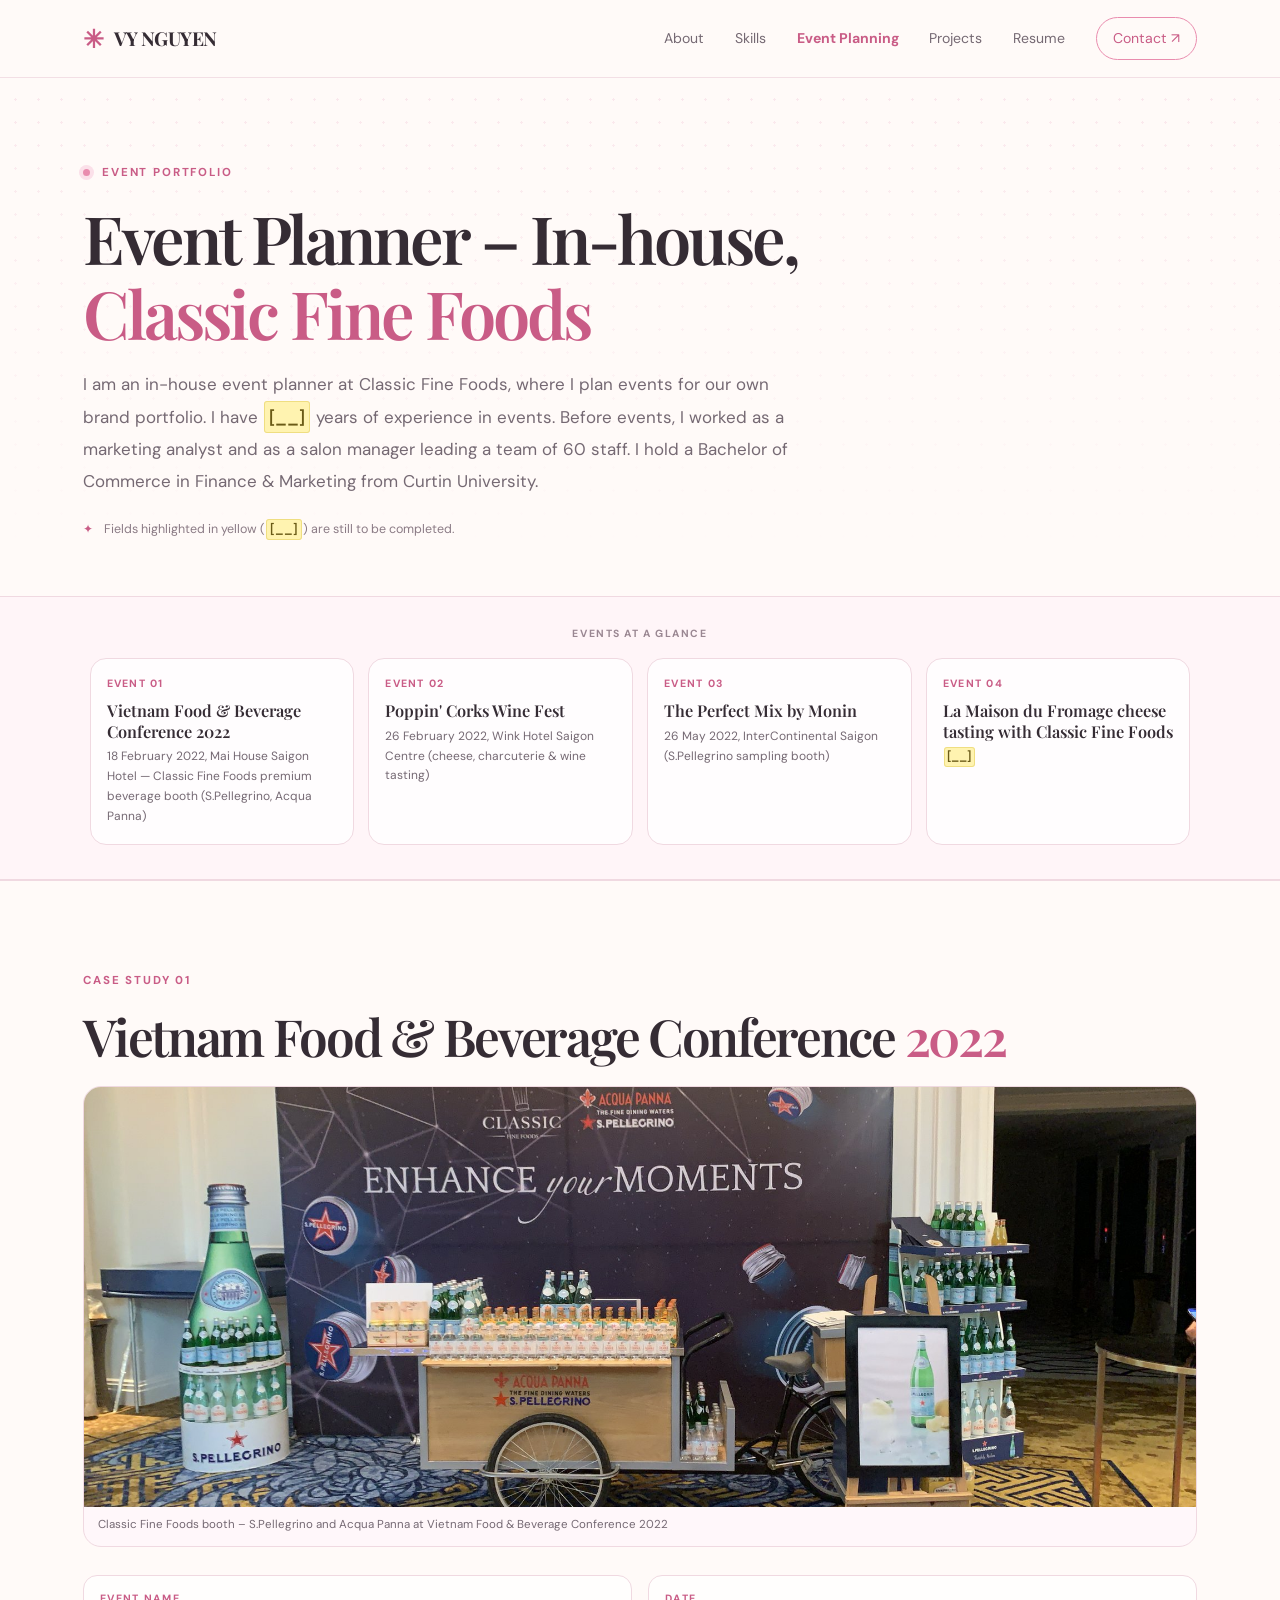
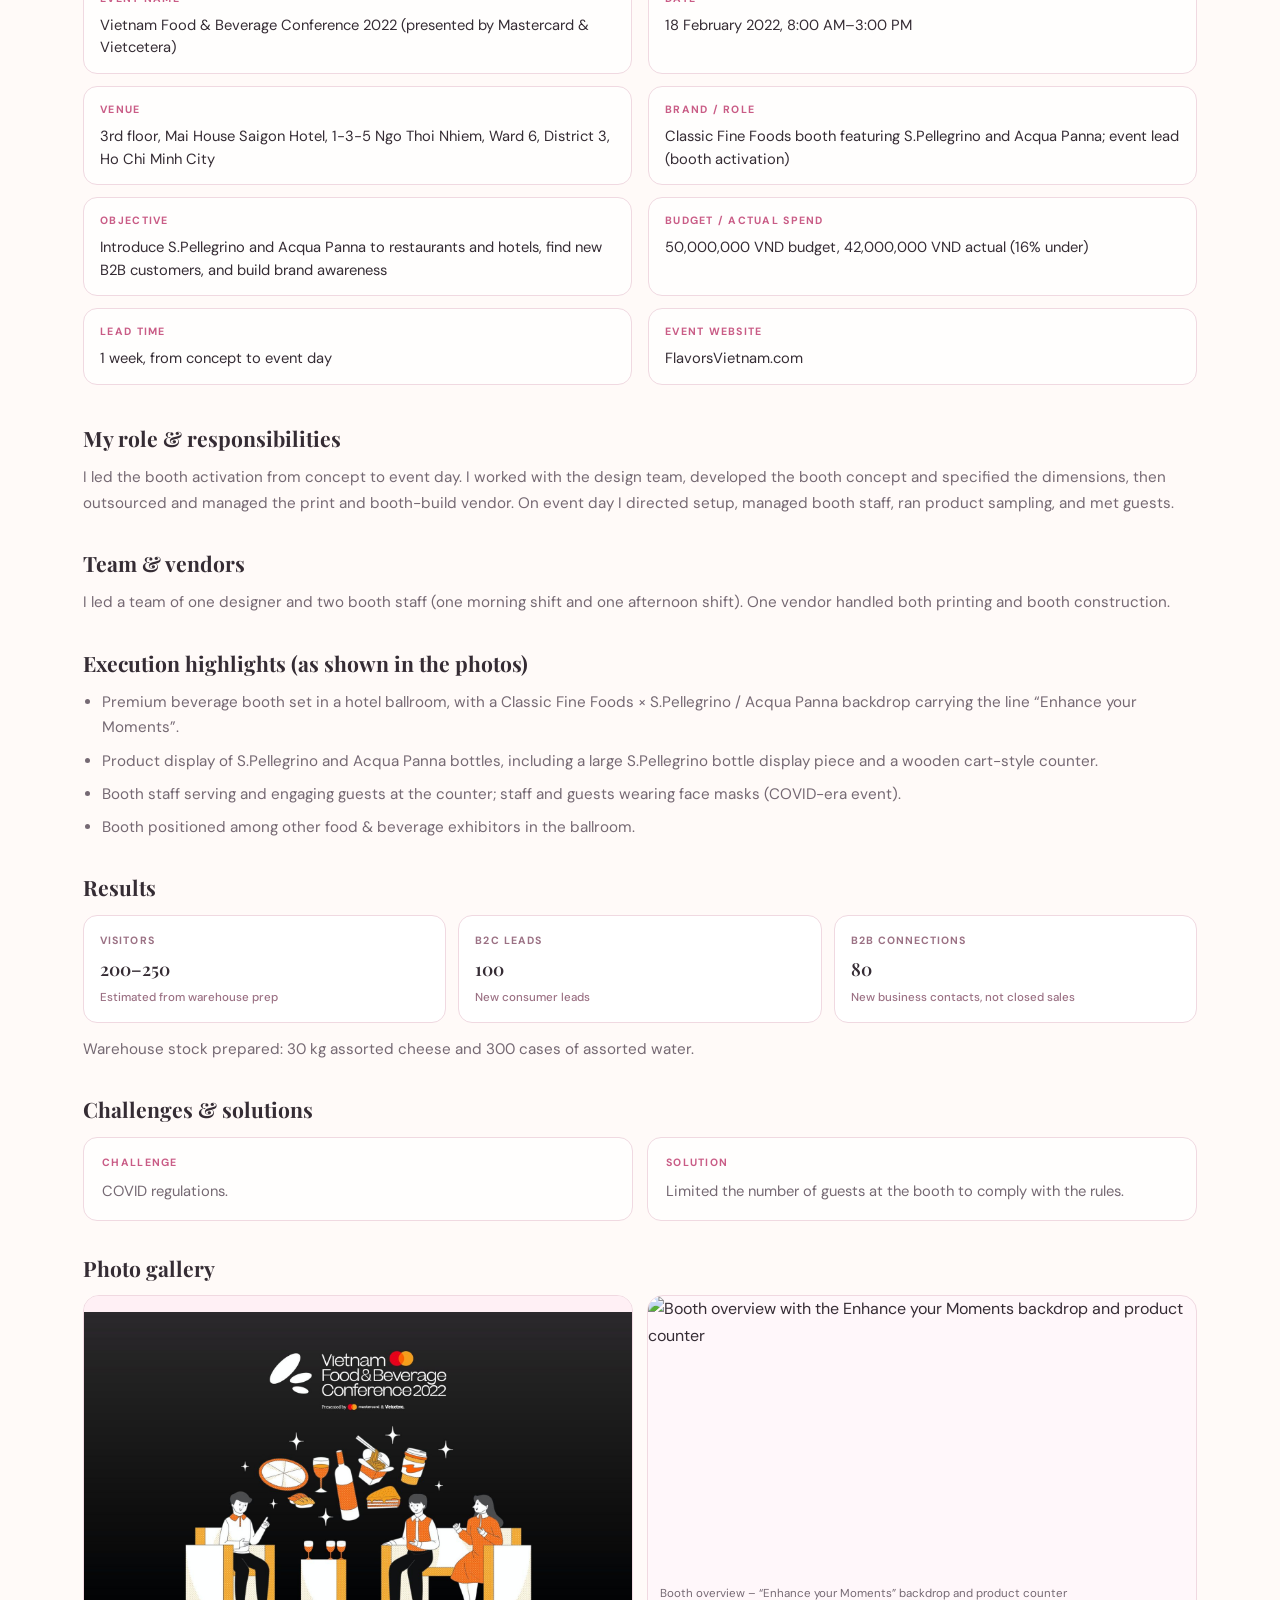
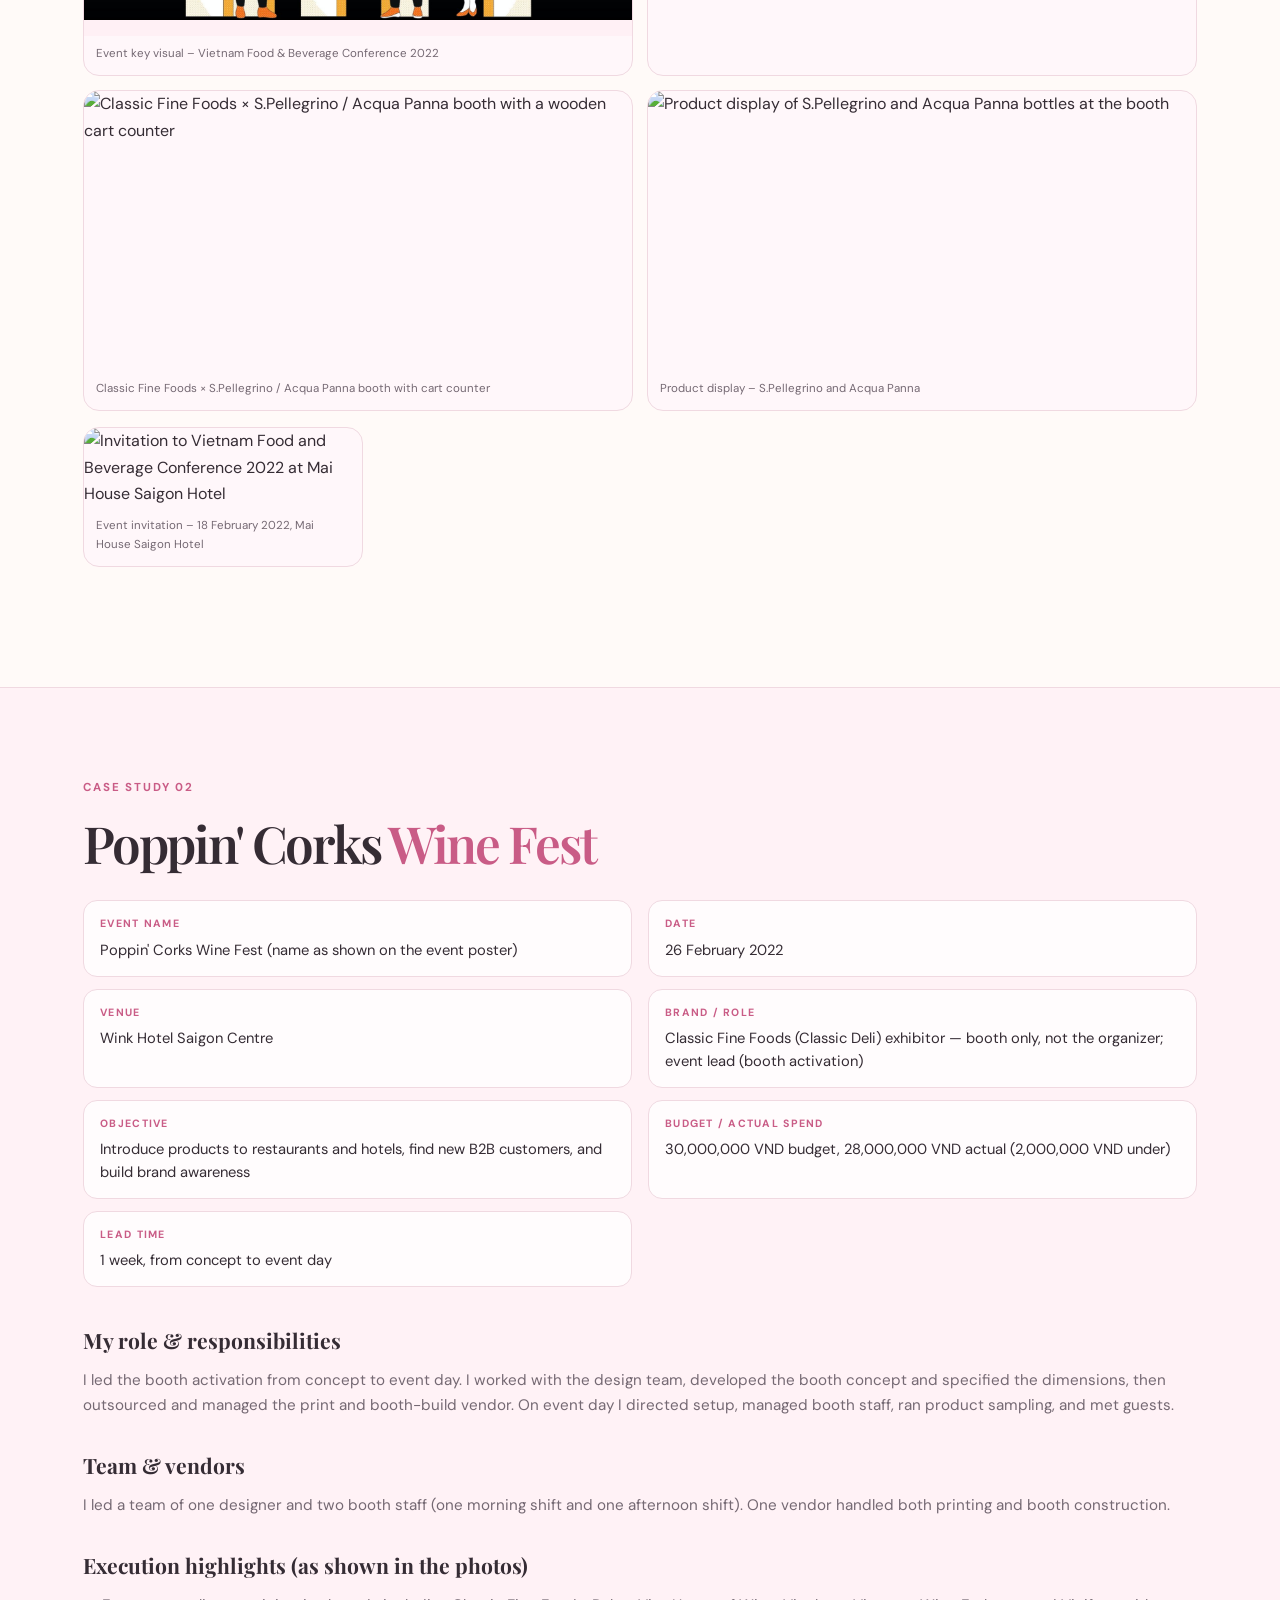
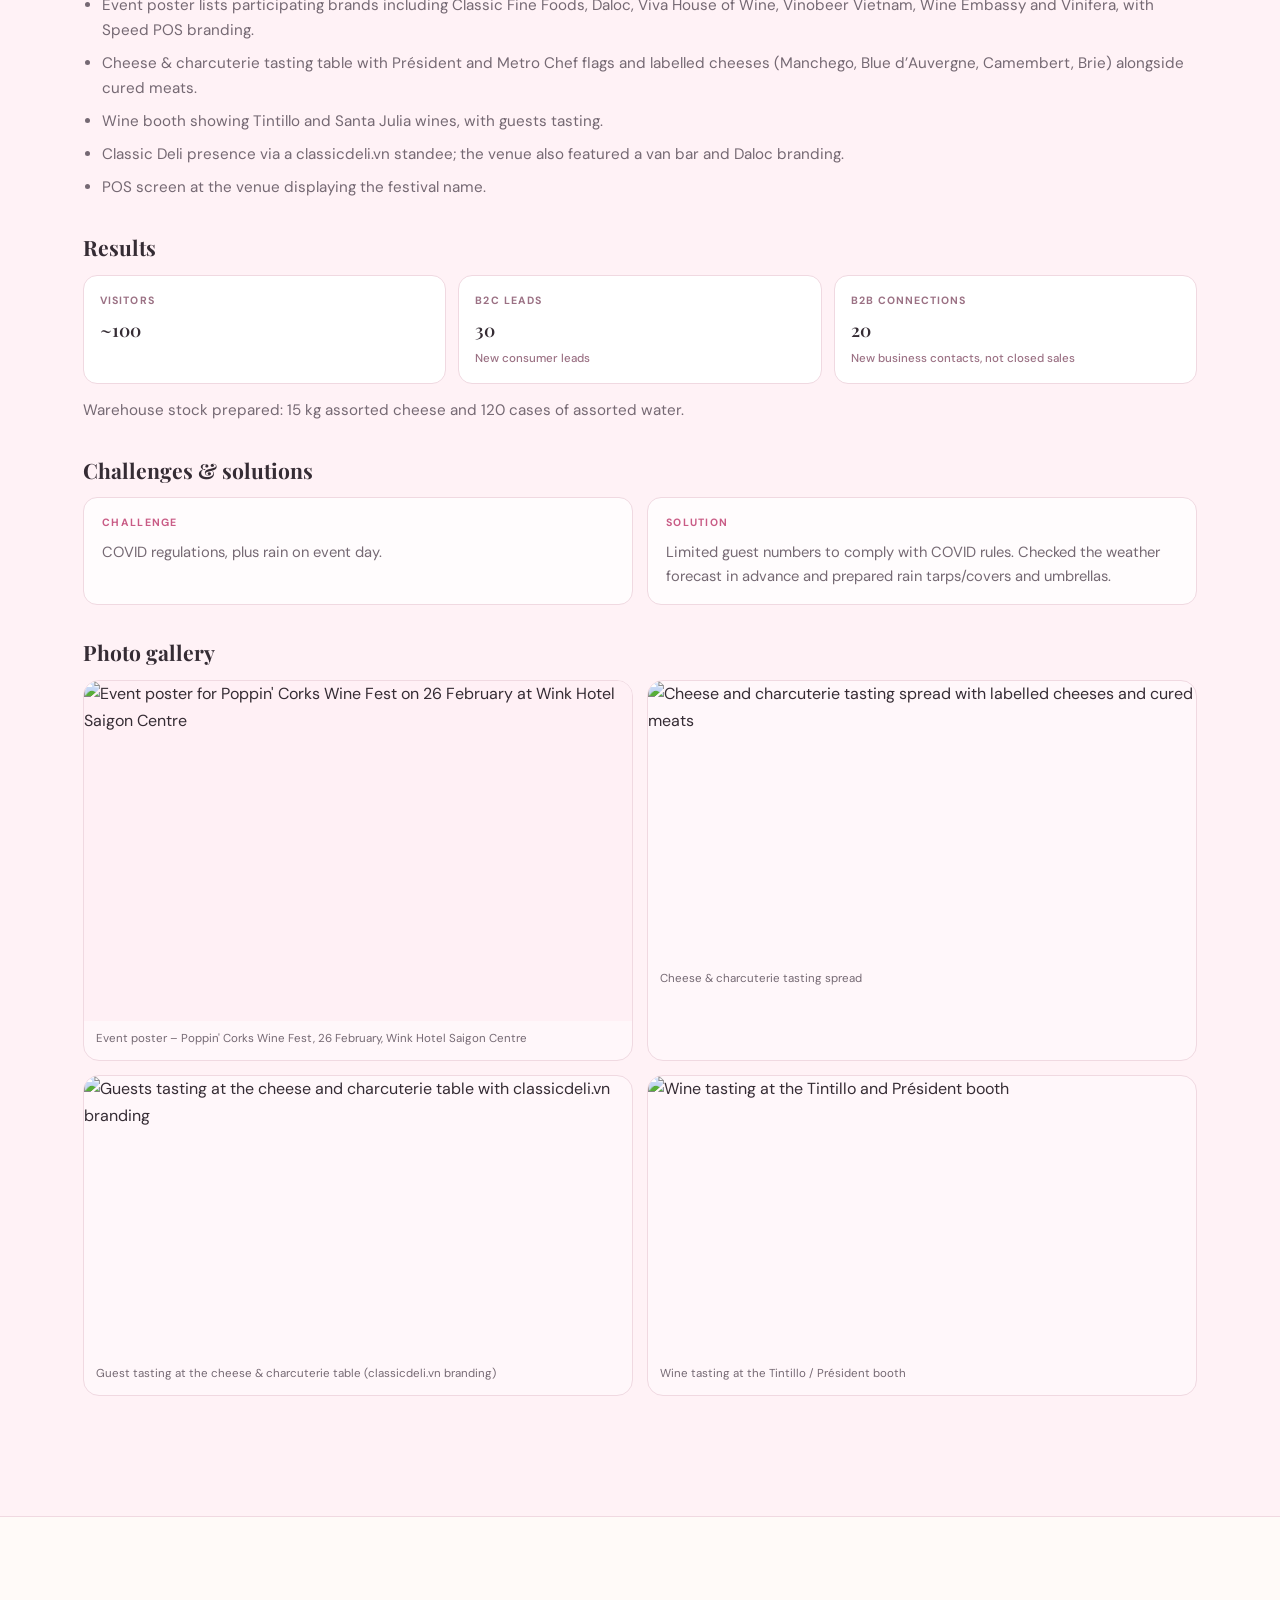
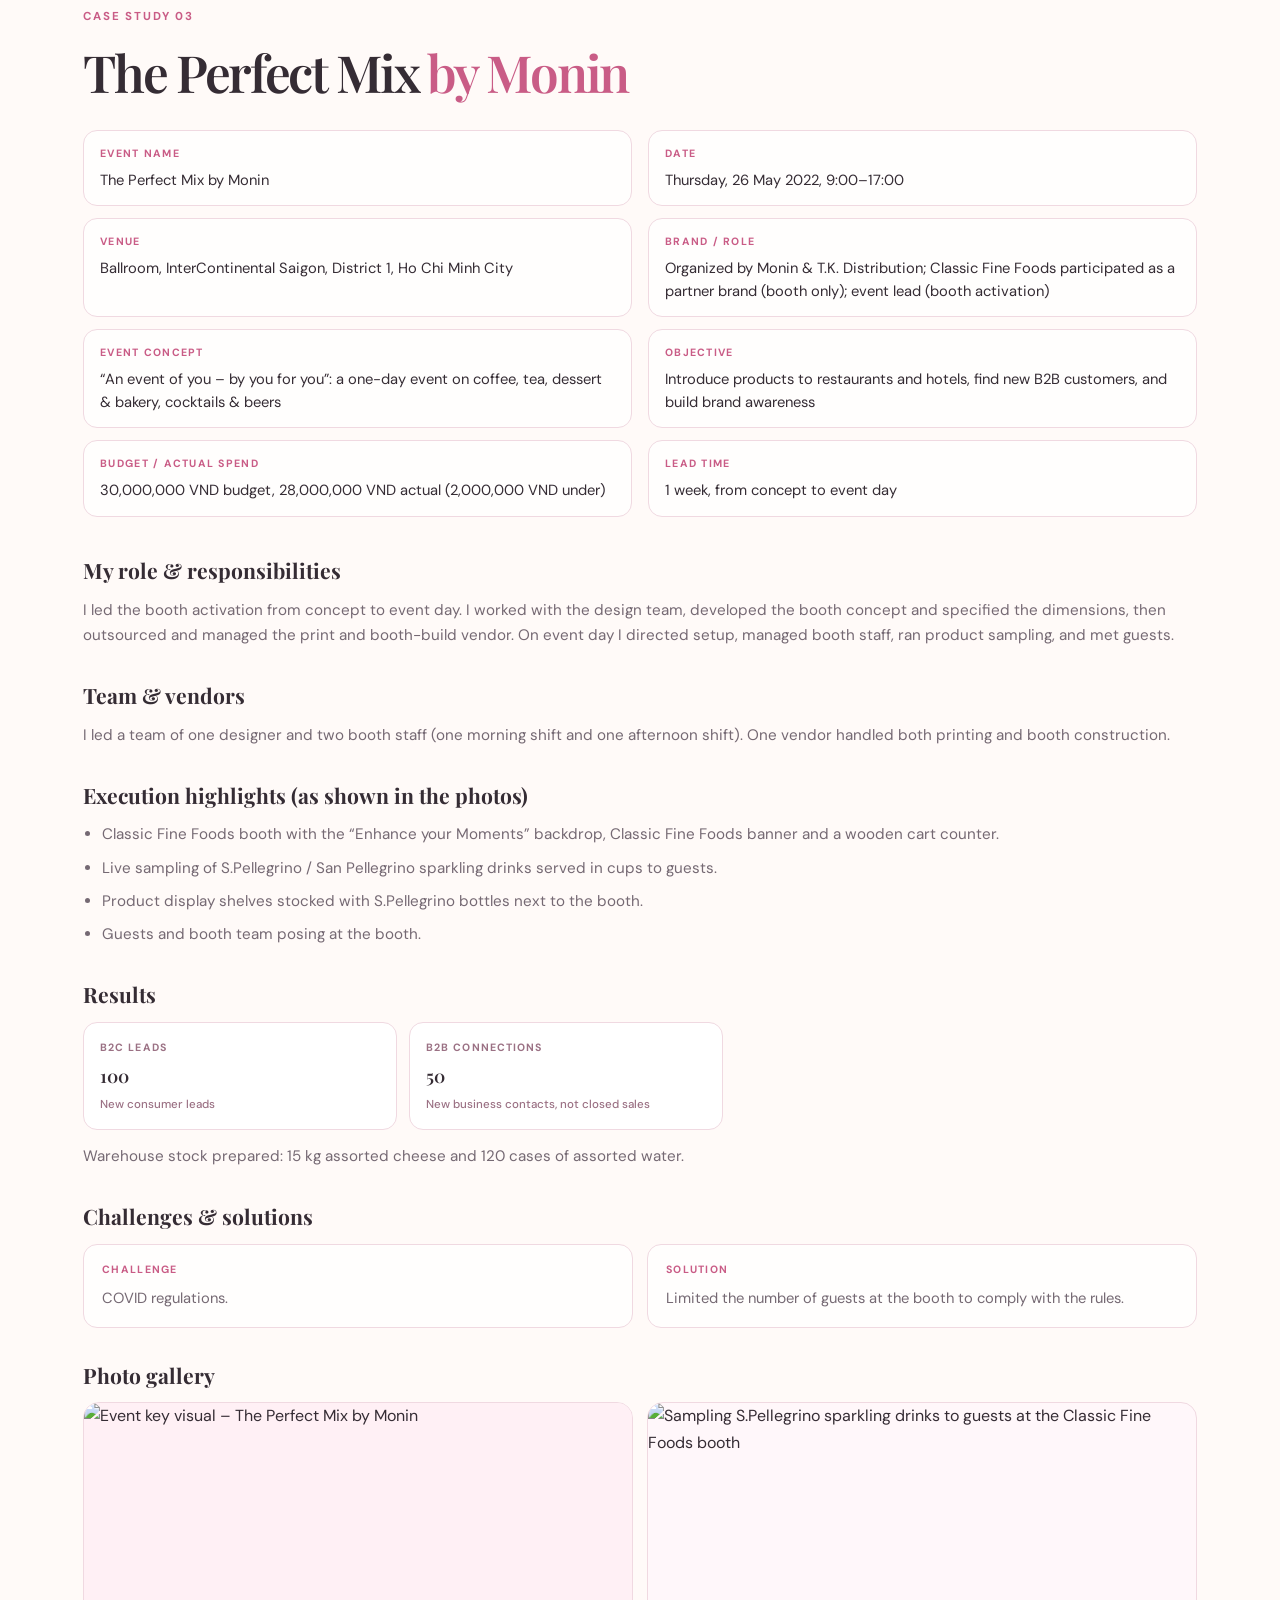
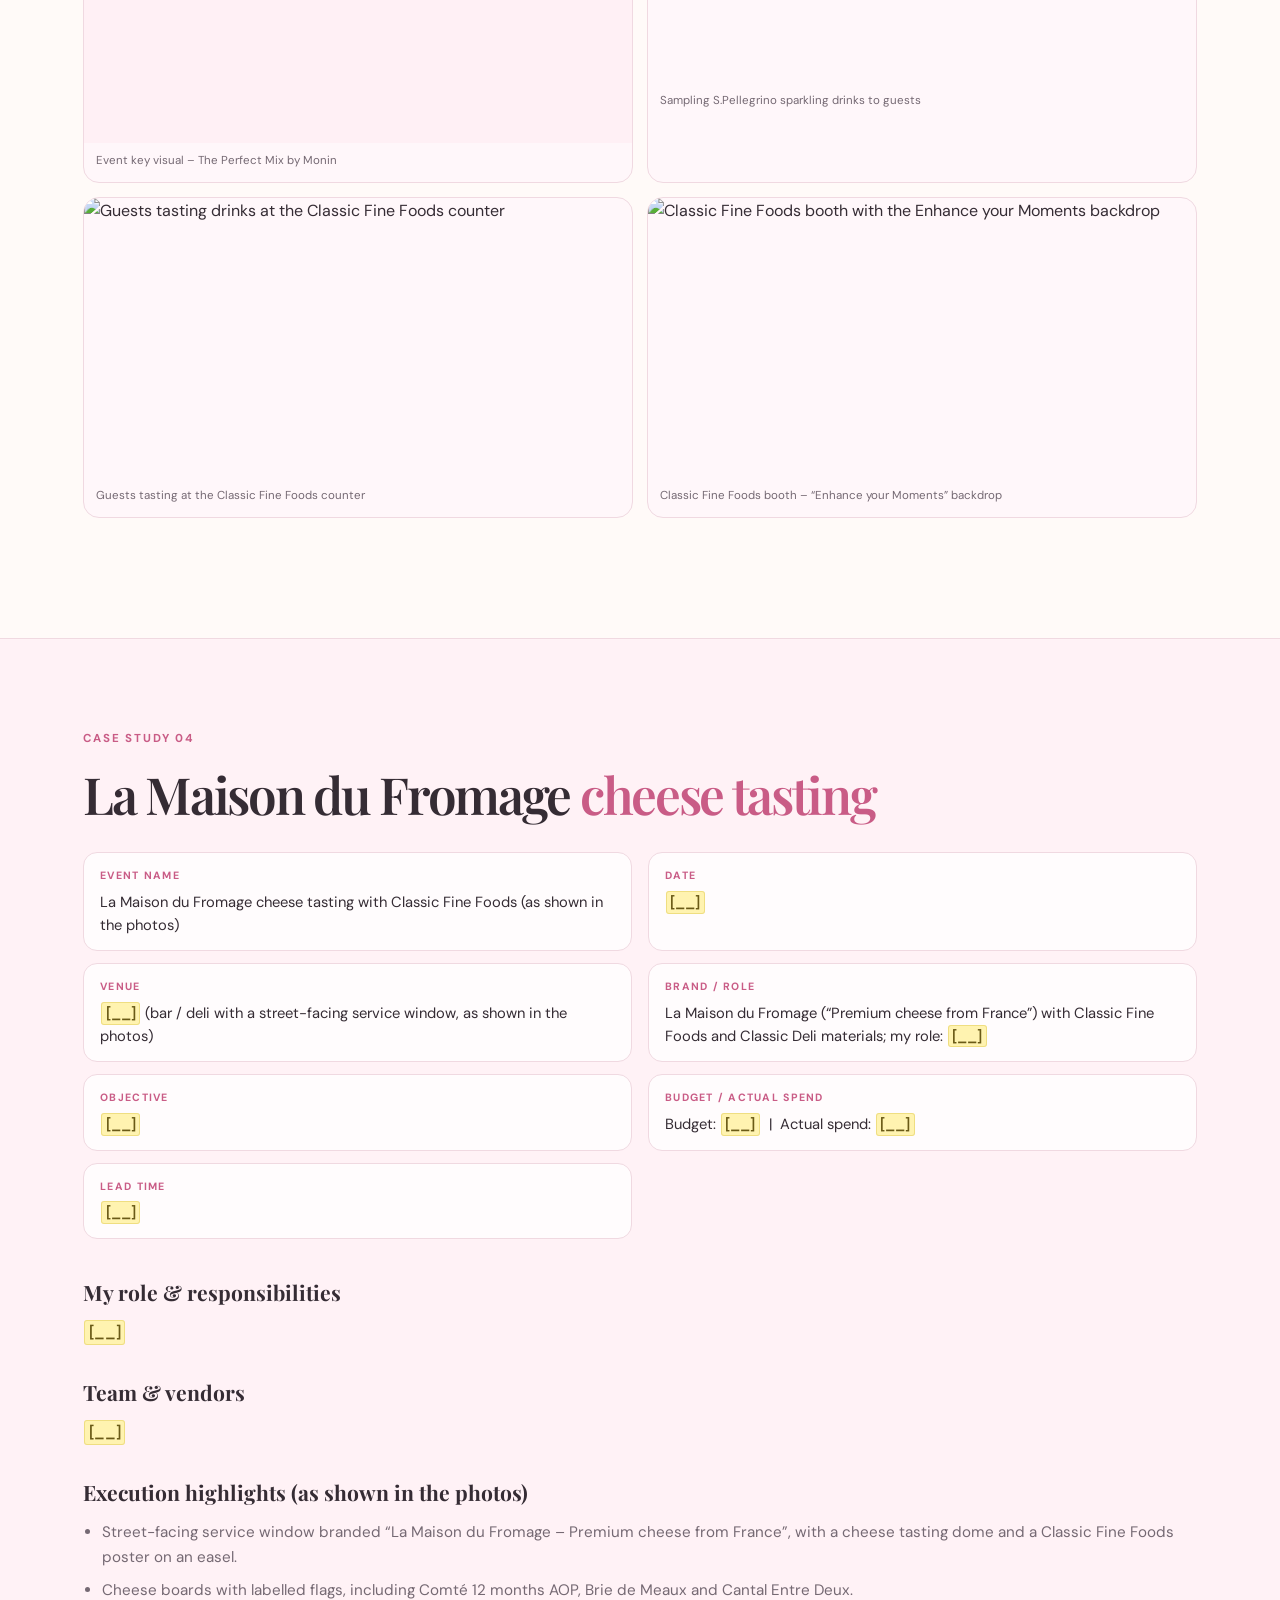
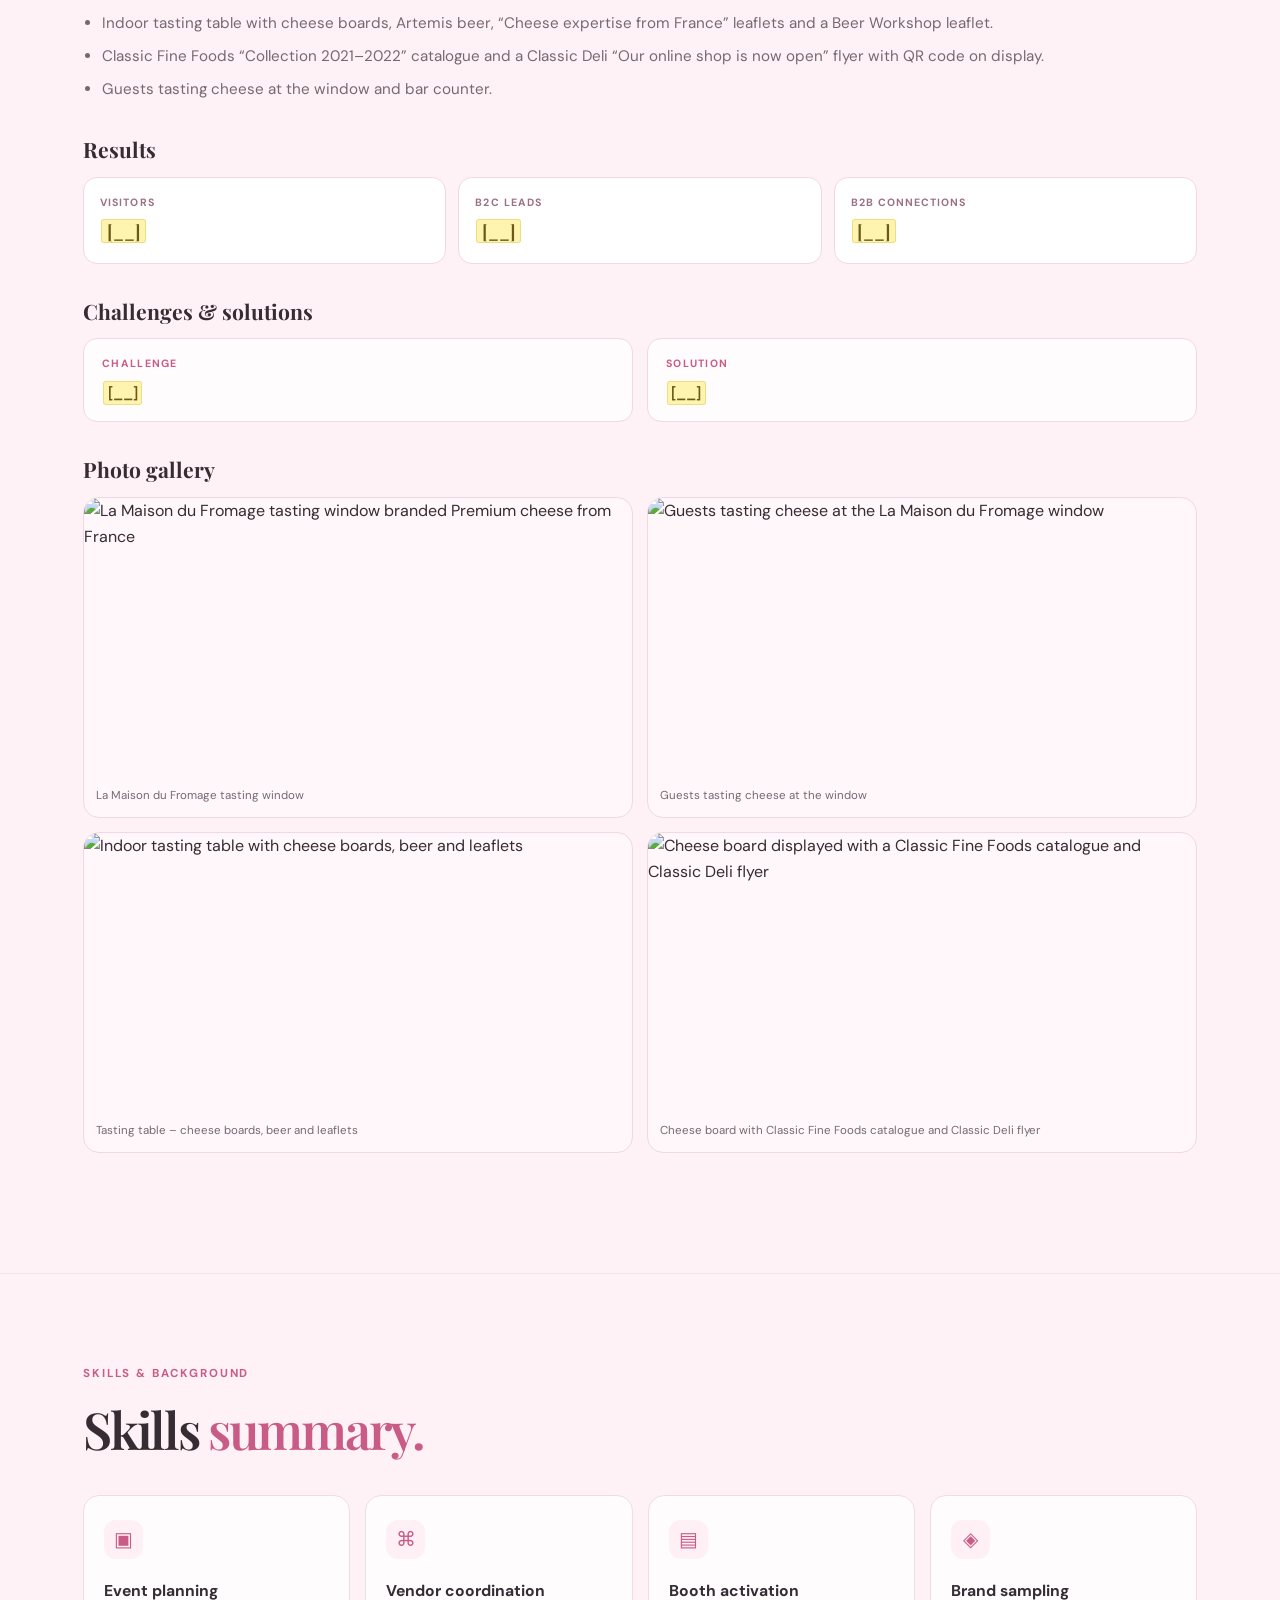
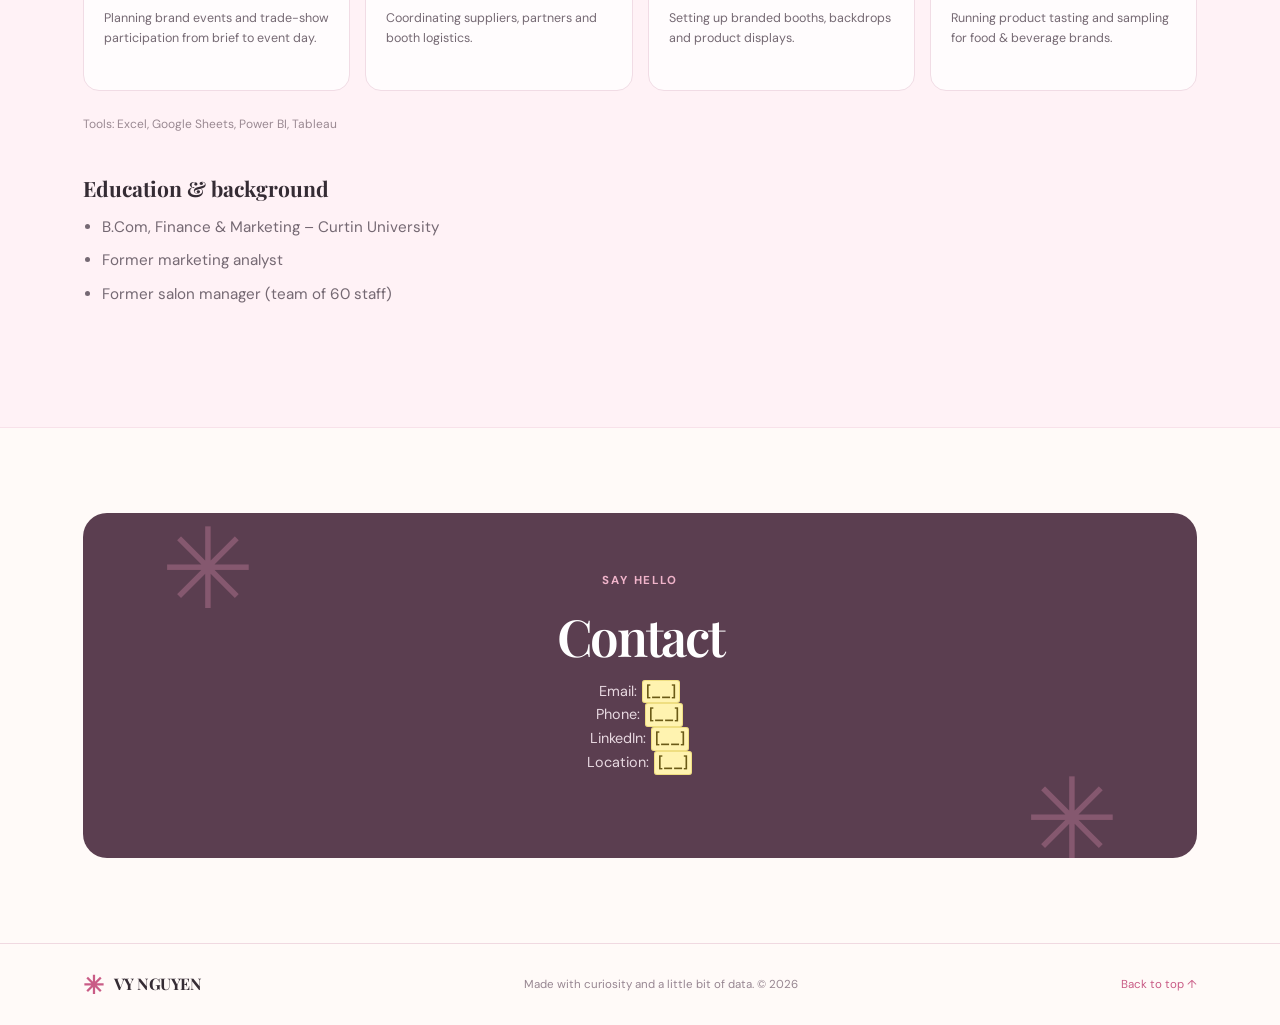
==== commit 90f46226: "Add event portfolio photos and point pages at SVG assets" ====
--- a/events.html
+++ b/events.html
@@ -62,7 +62,7 @@
           <h2>Vietnam Food &amp; Beverage Conference <span>2022</span></h2>
         </div>
         <figure class="event-hero-shot">
-          <img src="assets/events/event1-hero.jpg" alt="Classic Fine Foods booth at Vietnam Food and Beverage Conference 2022, with the Enhance your Moments backdrop and staff at the product counter">
+          <img src="assets/events/event1-hero.svg" alt="Classic Fine Foods booth at Vietnam Food and Beverage Conference 2022, with the Enhance your Moments backdrop and staff at the product counter">
           <figcaption>Classic Fine Foods booth – S.Pellegrino and Acqua Panna at Vietnam Food &amp; Beverage Conference 2022</figcaption>
         </figure>
         <dl class="event-facts">
@@ -112,24 +112,24 @@
           <h3>Photo gallery</h3>
           <div class="event-gallery">
             <figure>
-              <img class="poster" src="assets/events/event1-1.jpg" alt="Event key visual – Vietnam Food &amp; Beverage Conference 2022">
+              <img class="poster" src="assets/events/event1-1.svg" alt="Event key visual – Vietnam Food &amp; Beverage Conference 2022">
               <figcaption>Event key visual – Vietnam Food &amp; Beverage Conference 2022</figcaption>
             </figure>
             <figure>
-              <img src="assets/events/event1-2.jpg" alt="Booth overview with the Enhance your Moments backdrop and product counter">
+              <img src="assets/events/event1-2.svg" alt="Booth overview with the Enhance your Moments backdrop and product counter">
               <figcaption>Booth overview – “Enhance your Moments” backdrop and product counter</figcaption>
             </figure>
             <figure>
-              <img src="assets/events/event1-3.jpg" alt="Classic Fine Foods × S.Pellegrino / Acqua Panna booth with a wooden cart counter">
+              <img src="assets/events/event1-3.svg" alt="Classic Fine Foods × S.Pellegrino / Acqua Panna booth with a wooden cart counter">
               <figcaption>Classic Fine Foods × S.Pellegrino / Acqua Panna booth with cart counter</figcaption>
             </figure>
             <figure>
-              <img src="assets/events/event1-4.jpg" alt="Product display of S.Pellegrino and Acqua Panna bottles at the booth">
+              <img src="assets/events/event1-4.svg" alt="Product display of S.Pellegrino and Acqua Panna bottles at the booth">
               <figcaption>Product display – S.Pellegrino and Acqua Panna</figcaption>
             </figure>
           </div>
           <figure class="invite-card">
-            <img src="assets/events/event1-invite.jpg" alt="Invitation to Vietnam Food and Beverage Conference 2022 at Mai House Saigon Hotel">
+            <img src="assets/events/event1-invite.svg" alt="Invitation to Vietnam Food and Beverage Conference 2022 at Mai House Saigon Hotel">
             <figcaption>Event invitation – 18 February 2022, Mai House Saigon Hotel</figcaption>
           </figure>
         </div>
@@ -189,19 +189,19 @@
           <h3>Photo gallery</h3>
           <div class="event-gallery">
             <figure>
-              <img class="poster" src="assets/events/event2-1.jpg" alt="Event poster for Poppin' Corks Wine Fest on 26 February at Wink Hotel Saigon Centre">
+              <img class="poster" src="assets/events/event2-1.svg" alt="Event poster for Poppin' Corks Wine Fest on 26 February at Wink Hotel Saigon Centre">
               <figcaption>Event poster – Poppin' Corks Wine Fest, 26 February, Wink Hotel Saigon Centre</figcaption>
             </figure>
             <figure>
-              <img src="assets/events/event2-2.jpg" alt="Cheese and charcuterie tasting spread with labelled cheeses and cured meats">
+              <img src="assets/events/event2-2.svg" alt="Cheese and charcuterie tasting spread with labelled cheeses and cured meats">
               <figcaption>Cheese &amp; charcuterie tasting spread</figcaption>
             </figure>
             <figure>
-              <img src="assets/events/event2-3.jpg" alt="Guests tasting at the cheese and charcuterie table with classicdeli.vn branding">
+              <img src="assets/events/event2-3.svg" alt="Guests tasting at the cheese and charcuterie table with classicdeli.vn branding">
               <figcaption>Guest tasting at the cheese &amp; charcuterie table (classicdeli.vn branding)</figcaption>
             </figure>
             <figure>
-              <img src="assets/events/event2-4.jpg" alt="Wine tasting at the Tintillo and Président booth">
+              <img src="assets/events/event2-4.svg" alt="Wine tasting at the Tintillo and Président booth">
               <figcaption>Wine tasting at the Tintillo / Président booth</figcaption>
             </figure>
           </div>
@@ -261,19 +261,19 @@
           <h3>Photo gallery</h3>
           <div class="event-gallery">
             <figure>
-              <img class="poster" src="assets/events/event3-1.jpg" alt="Event key visual – The Perfect Mix by Monin">
+              <img class="poster" src="assets/events/event3-1.svg" alt="Event key visual – The Perfect Mix by Monin">
               <figcaption>Event key visual – The Perfect Mix by Monin</figcaption>
             </figure>
             <figure>
-              <img src="assets/events/event3-2.jpg" alt="Sampling S.Pellegrino sparkling drinks to guests at the Classic Fine Foods booth">
+              <img src="assets/events/event3-2.svg" alt="Sampling S.Pellegrino sparkling drinks to guests at the Classic Fine Foods booth">
               <figcaption>Sampling S.Pellegrino sparkling drinks to guests</figcaption>
             </figure>
             <figure>
-              <img src="assets/events/event3-3.jpg" alt="Guests tasting drinks at the Classic Fine Foods counter">
+              <img src="assets/events/event3-3.svg" alt="Guests tasting drinks at the Classic Fine Foods counter">
               <figcaption>Guests tasting at the Classic Fine Foods counter</figcaption>
             </figure>
             <figure>
-              <img src="assets/events/event3-4.jpg" alt="Classic Fine Foods booth with the Enhance your Moments backdrop">
+              <img src="assets/events/event3-4.svg" alt="Classic Fine Foods booth with the Enhance your Moments backdrop">
               <figcaption>Classic Fine Foods booth – “Enhance your Moments” backdrop</figcaption>
             </figure>
           </div>
@@ -333,19 +333,19 @@
           <h3>Photo gallery</h3>
           <div class="event-gallery">
             <figure>
-              <img src="assets/events/event4-1.jpg" alt="La Maison du Fromage tasting window branded Premium cheese from France">
+              <img src="assets/events/event4-1.svg" alt="La Maison du Fromage tasting window branded Premium cheese from France">
               <figcaption>La Maison du Fromage tasting window</figcaption>
             </figure>
             <figure>
-              <img src="assets/events/event4-2.jpg" alt="Guests tasting cheese at the La Maison du Fromage window">
+              <img src="assets/events/event4-2.svg" alt="Guests tasting cheese at the La Maison du Fromage window">
               <figcaption>Guests tasting cheese at the window</figcaption>
             </figure>
             <figure>
-              <img src="assets/events/event4-3.jpg" alt="Indoor tasting table with cheese boards, beer and leaflets">
+              <img src="assets/events/event4-3.svg" alt="Indoor tasting table with cheese boards, beer and leaflets">
               <figcaption>Tasting table – cheese boards, beer and leaflets</figcaption>
             </figure>
             <figure>
-              <img src="assets/events/event4-4.jpg" alt="Cheese board displayed with a Classic Fine Foods catalogue and Classic Deli flyer">
+              <img src="assets/events/event4-4.svg" alt="Cheese board displayed with a Classic Fine Foods catalogue and Classic Deli flyer">
               <figcaption>Cheese board with Classic Fine Foods catalogue and Classic Deli flyer</figcaption>
             </figure>
           </div>
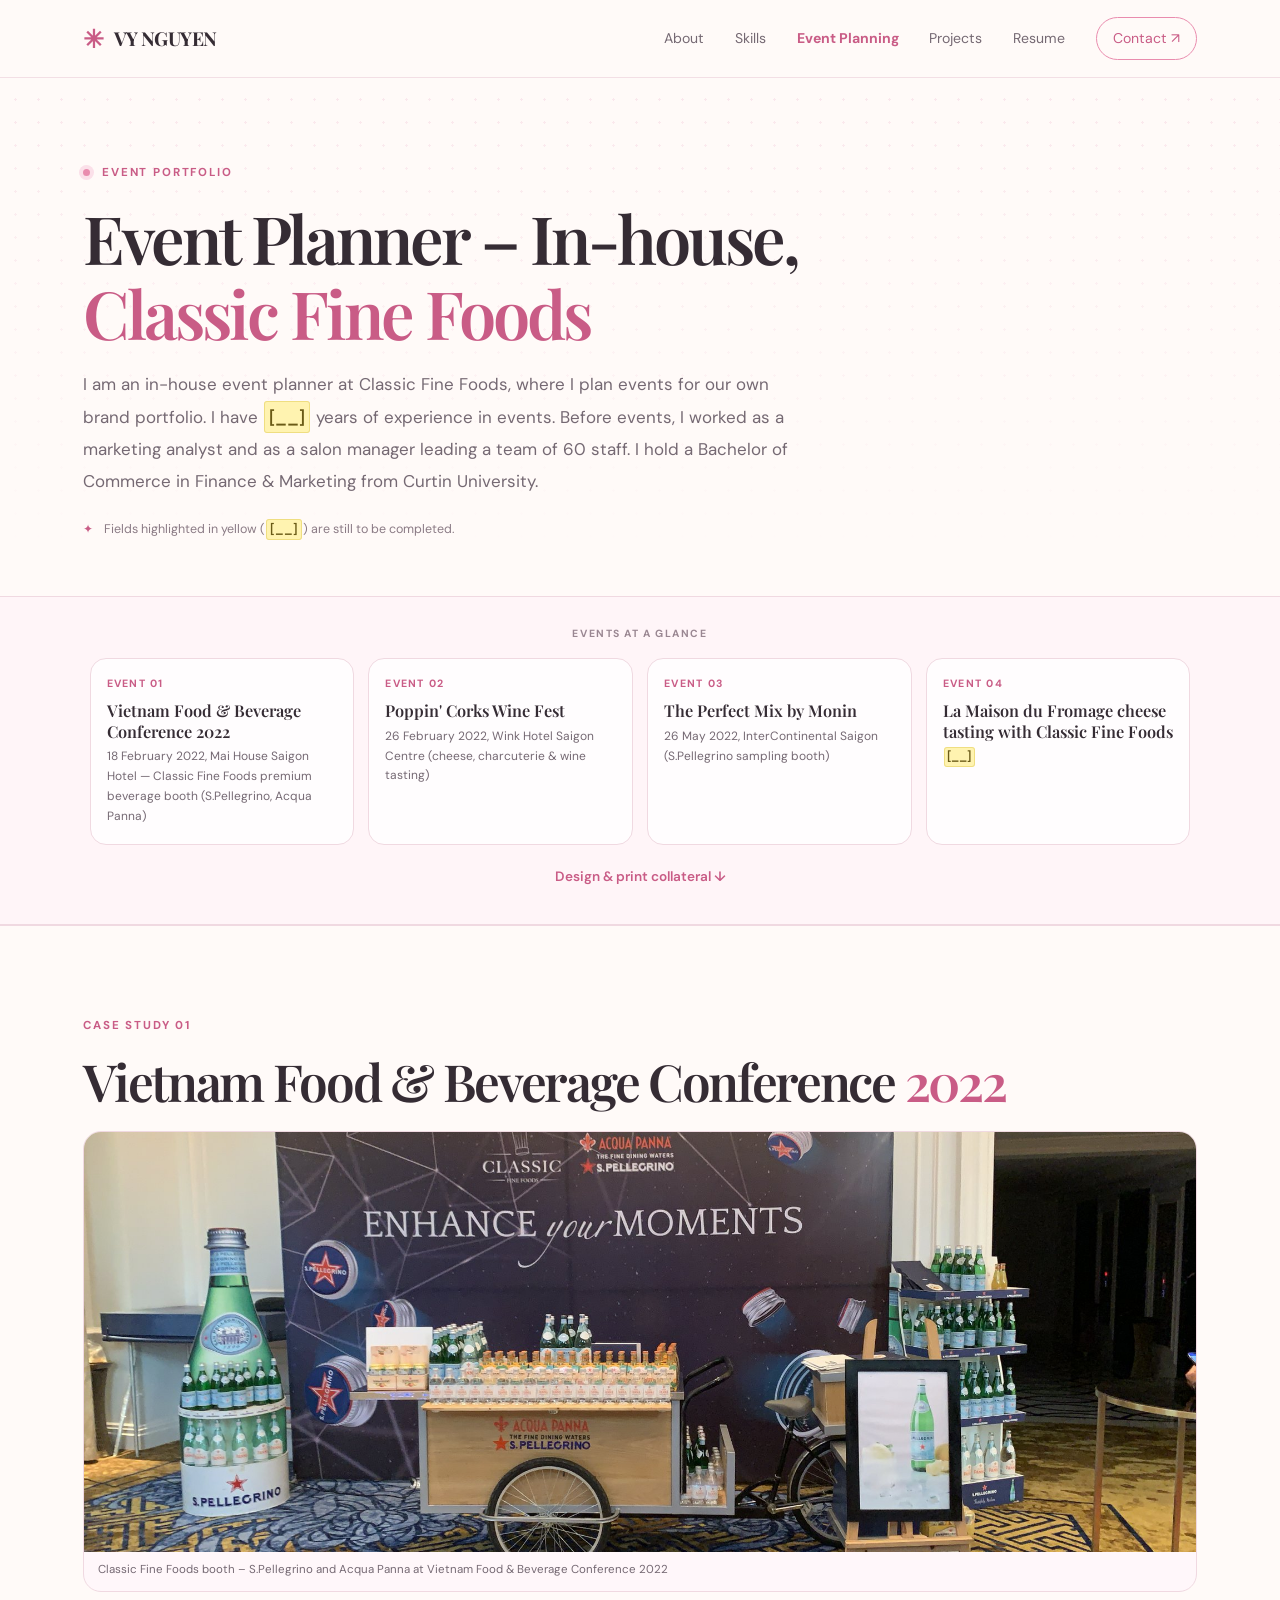
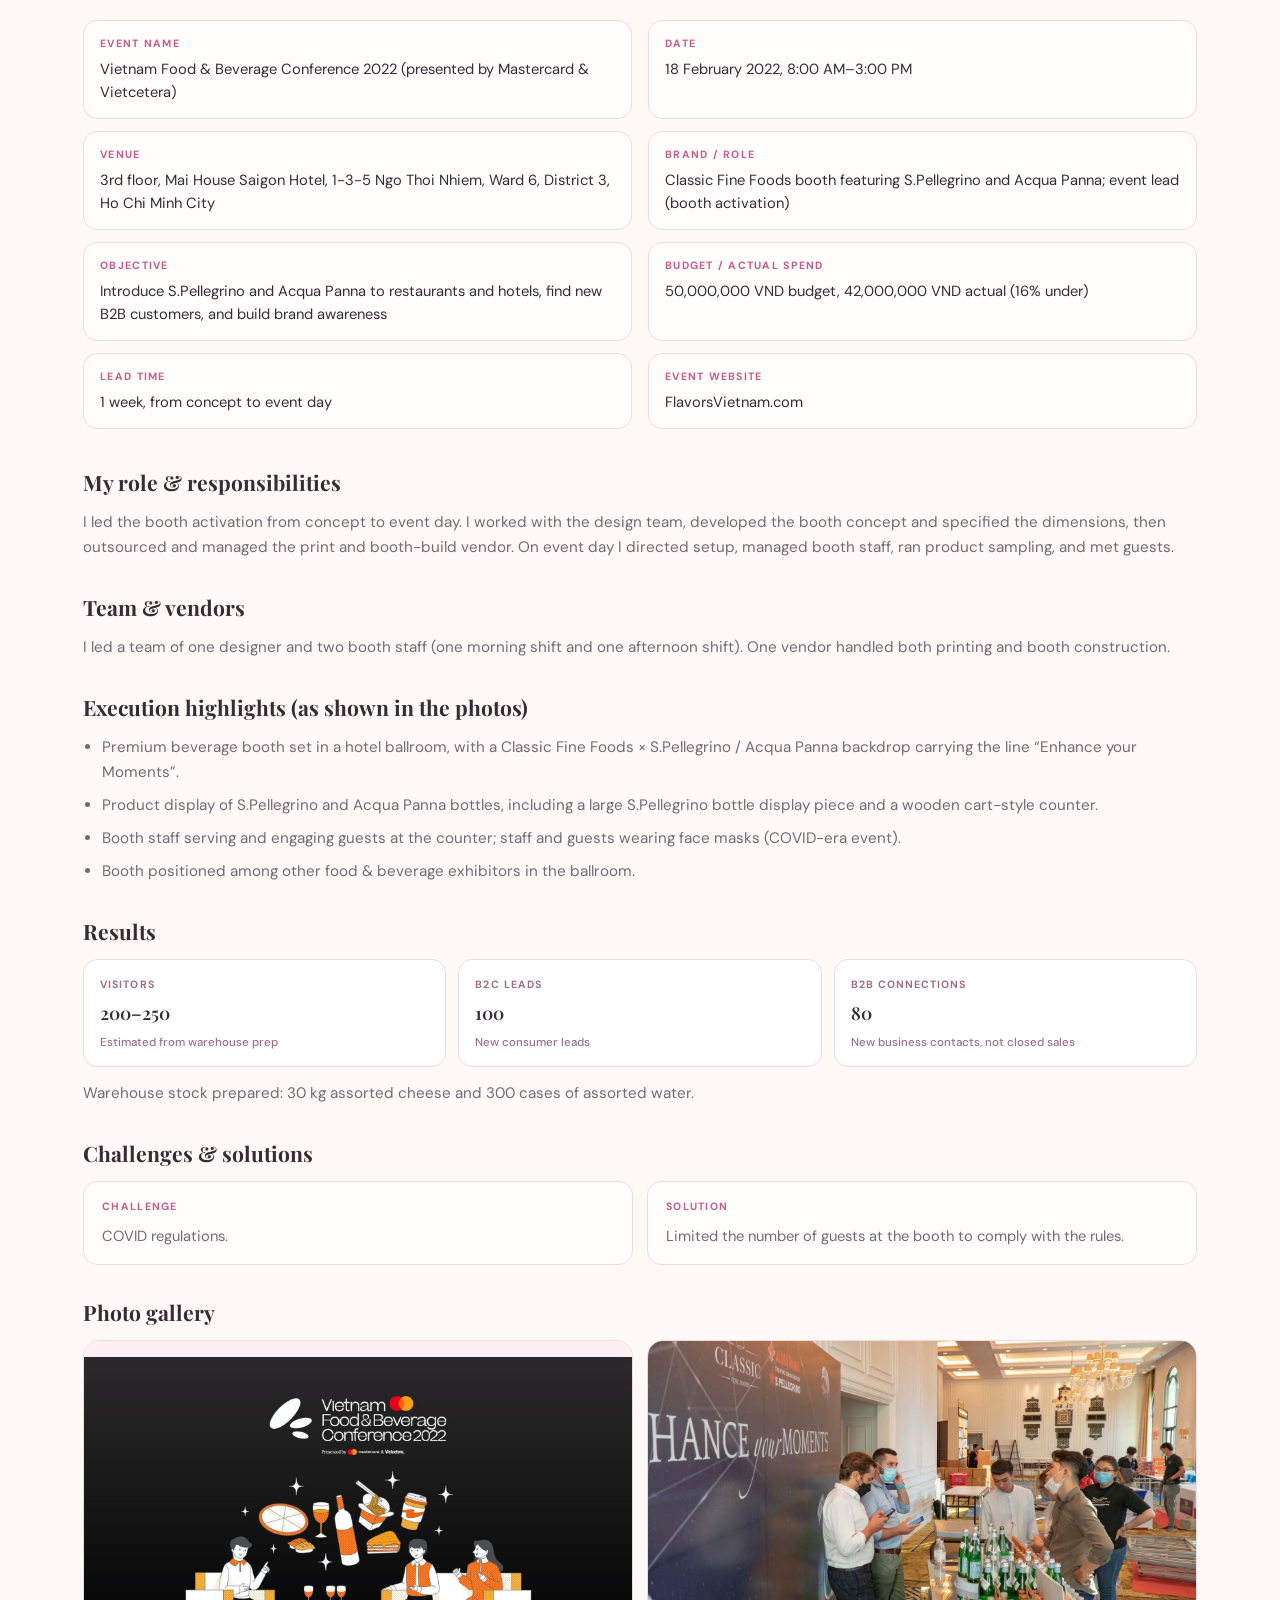
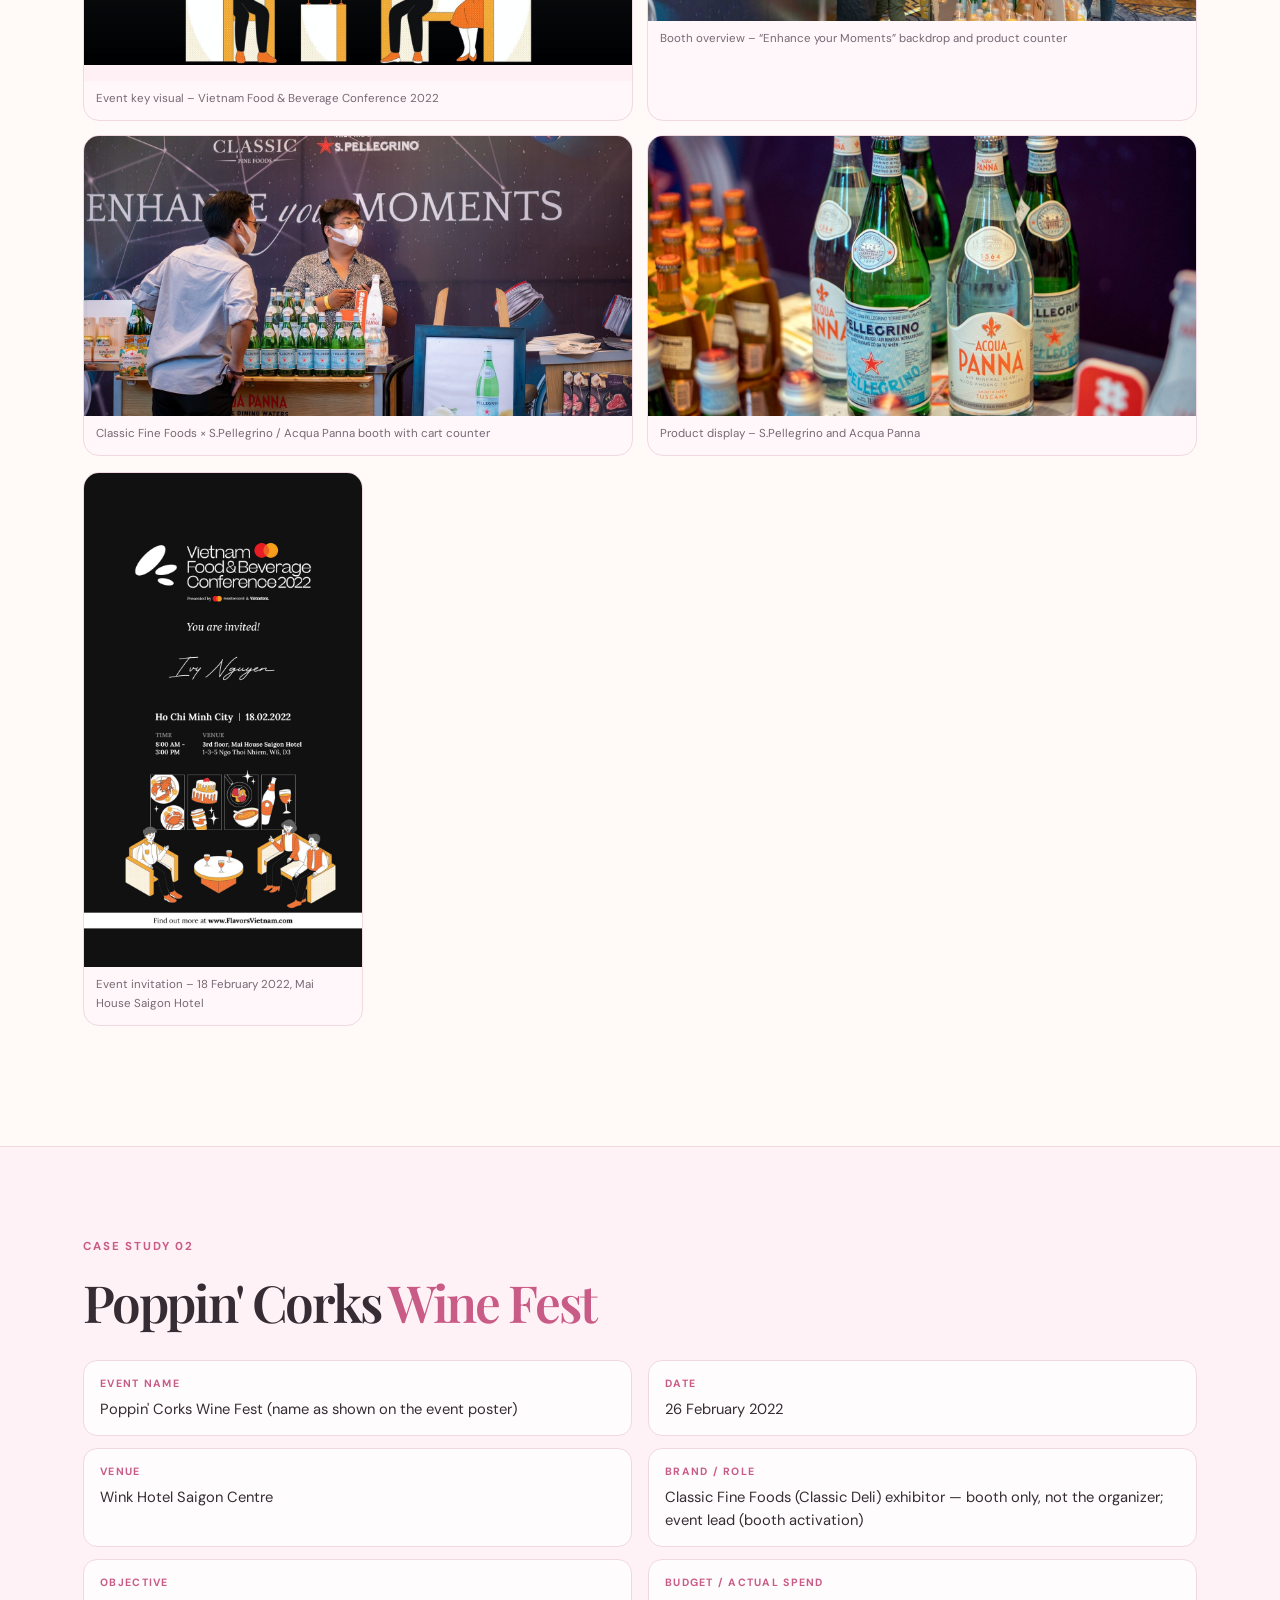
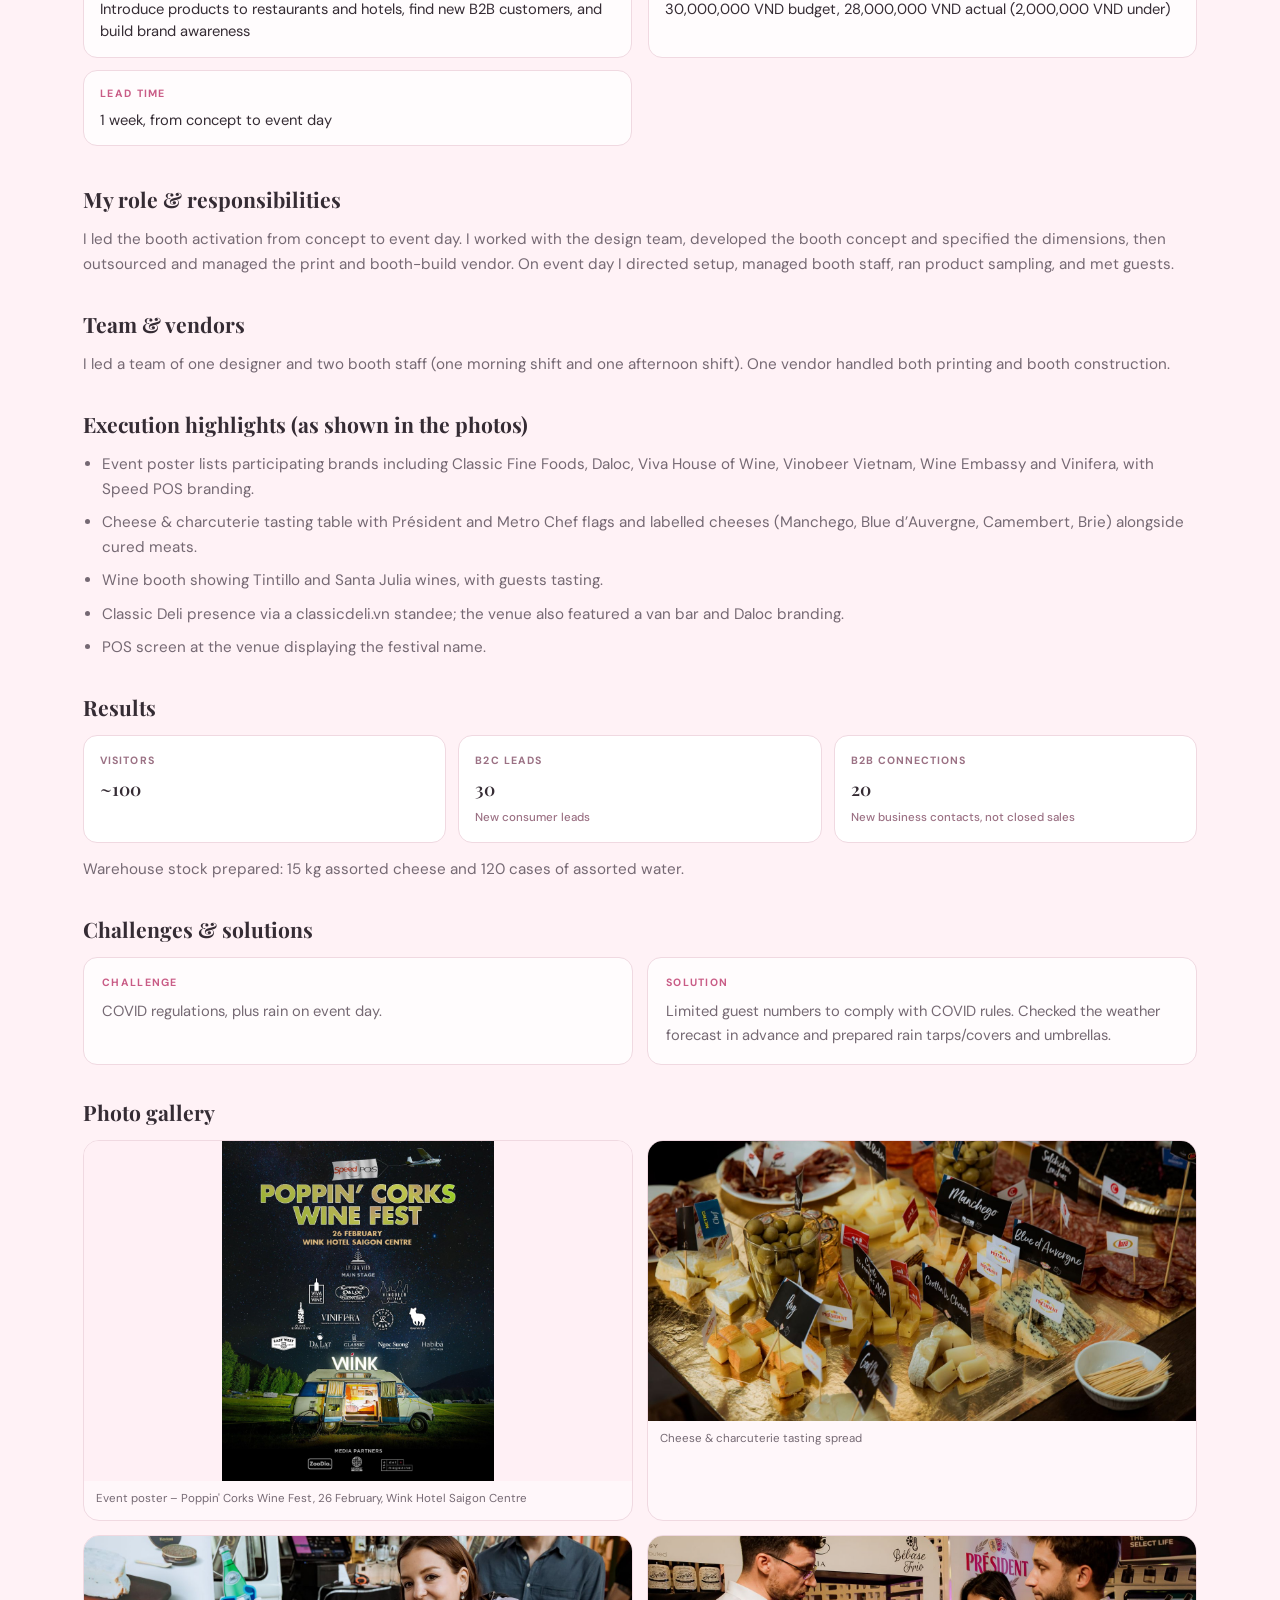
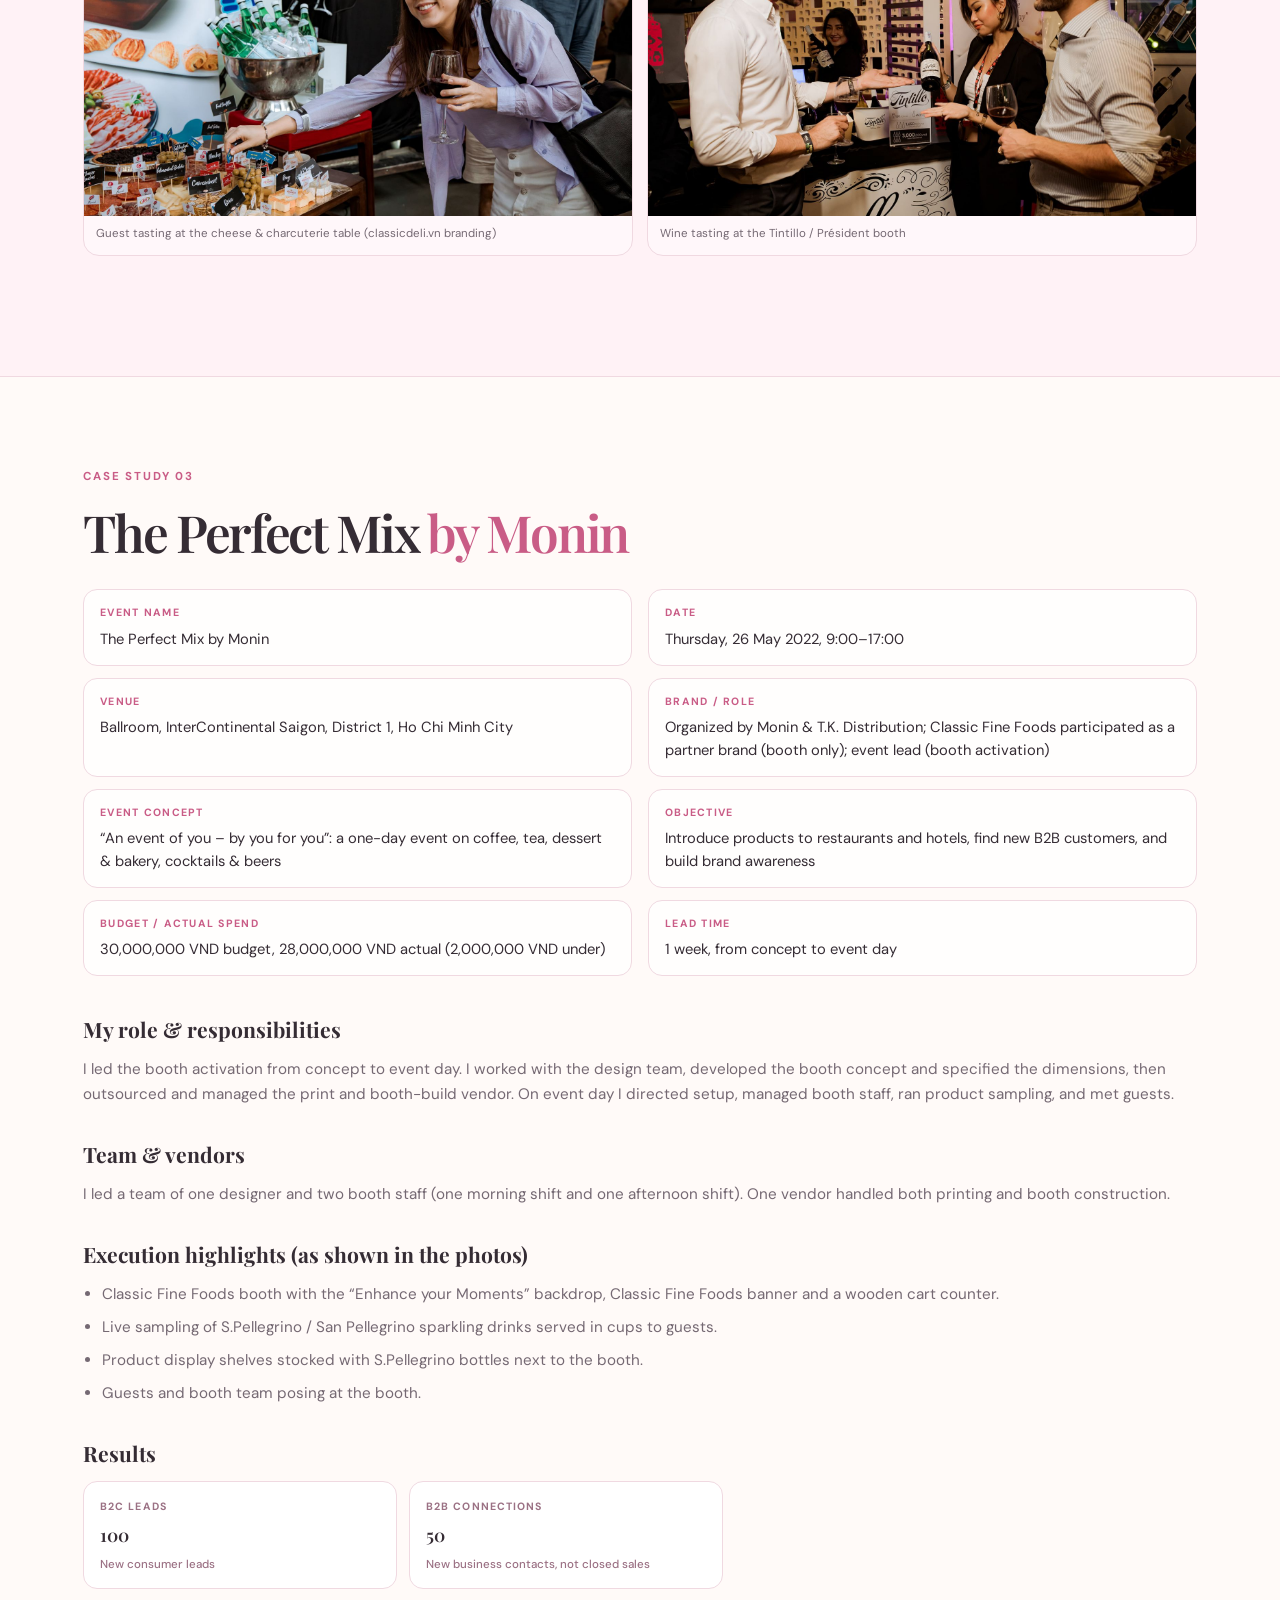
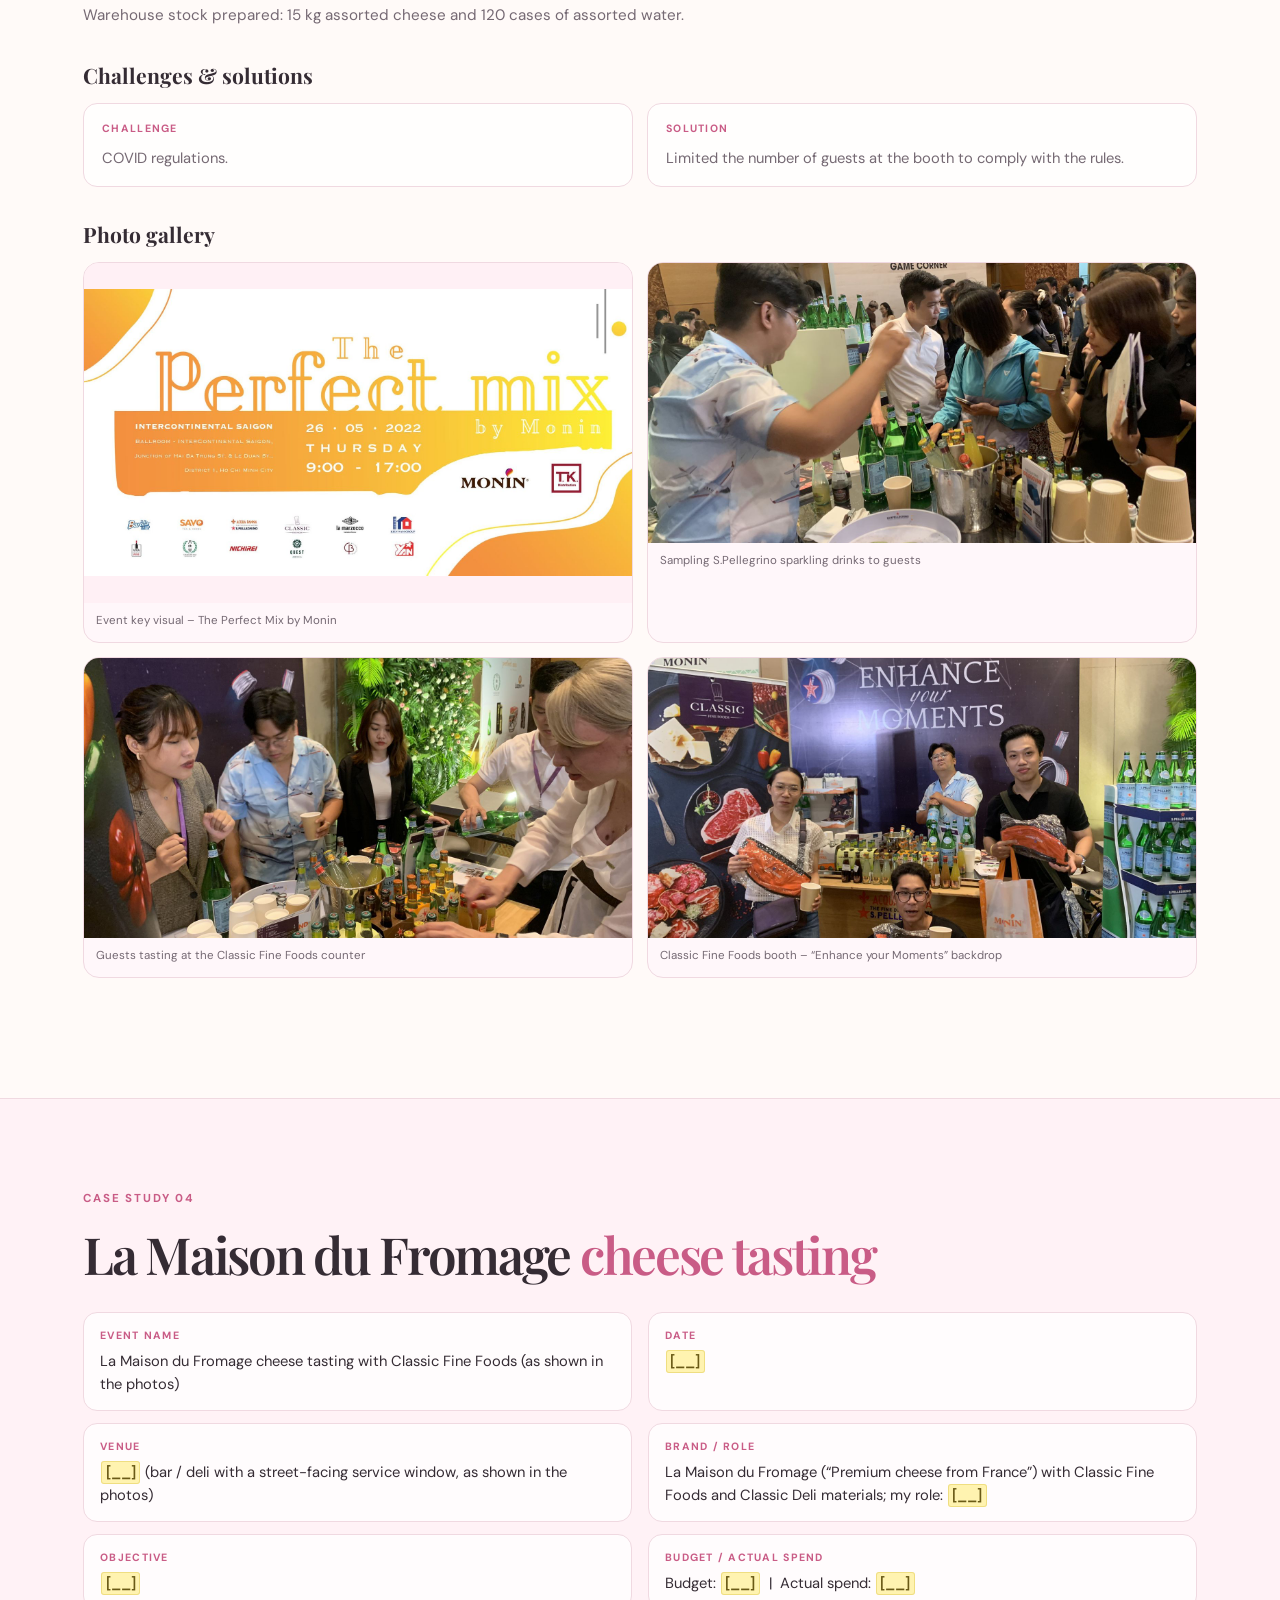
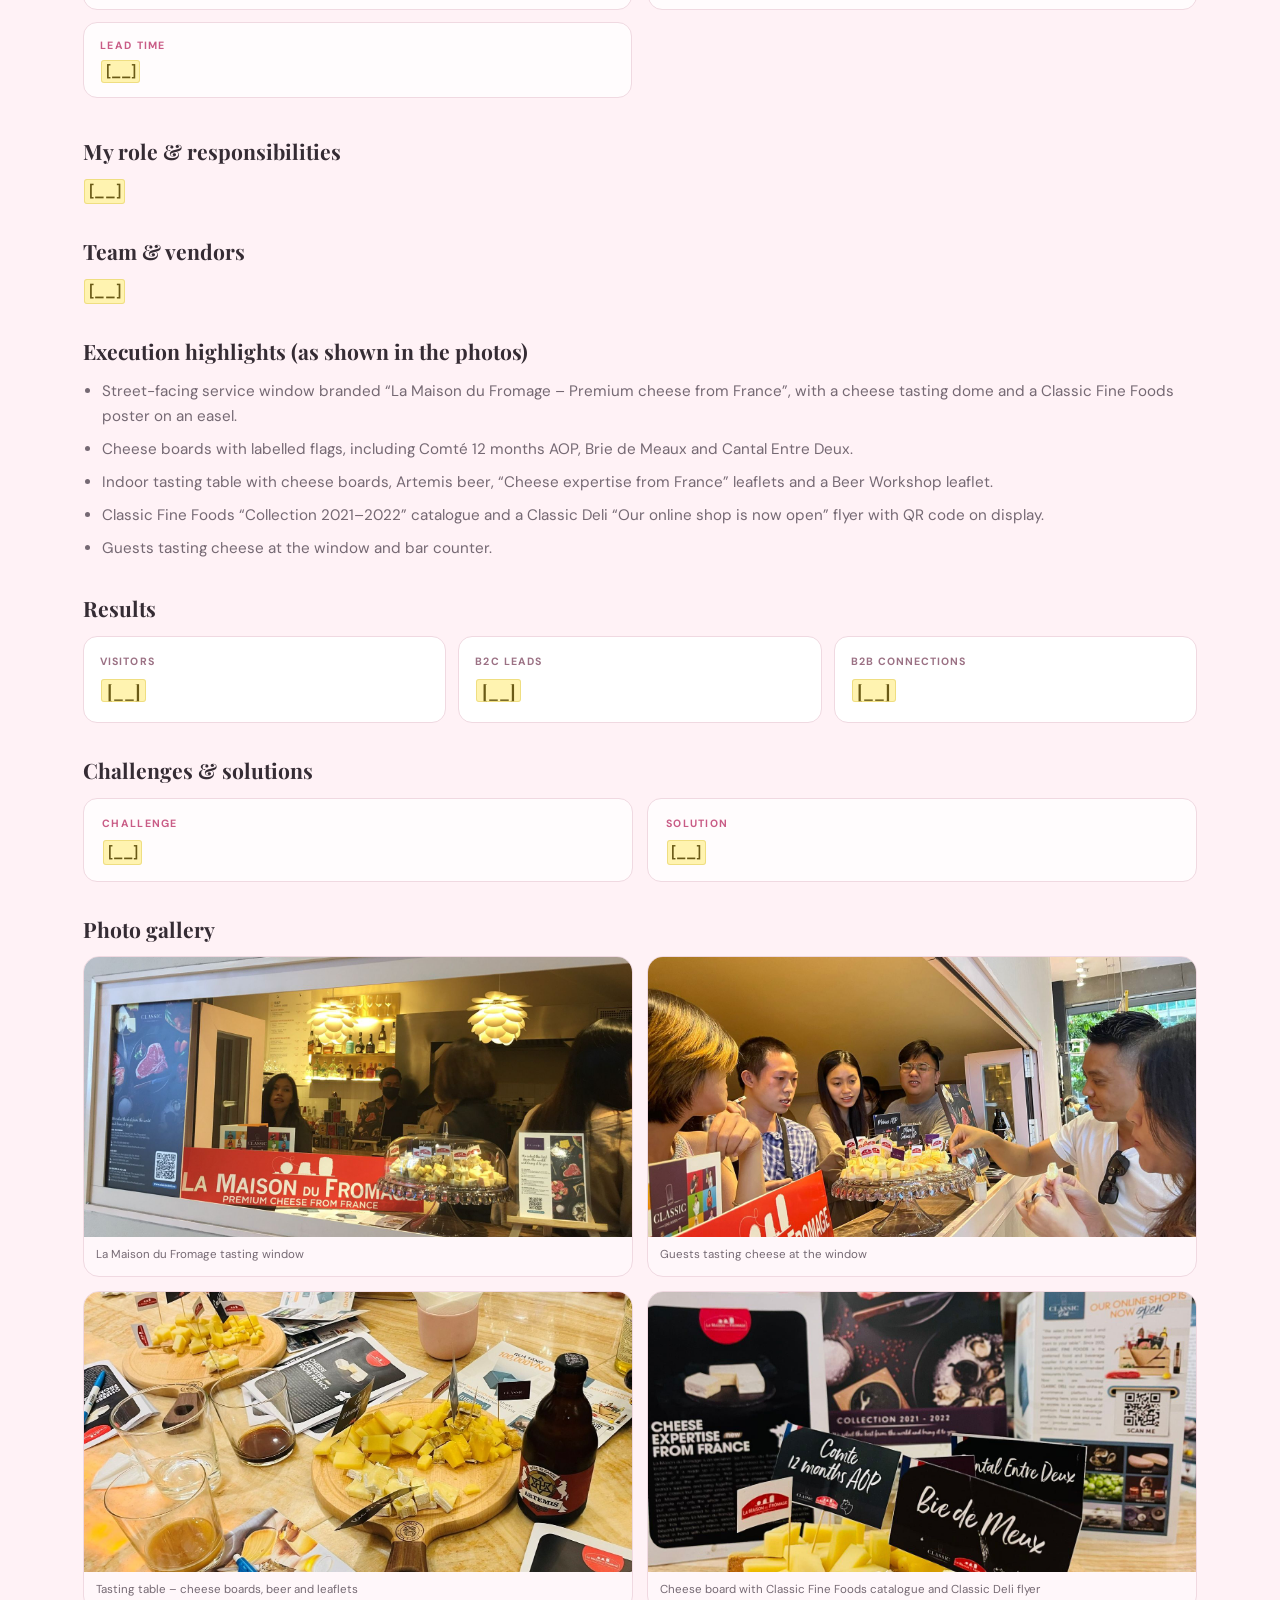
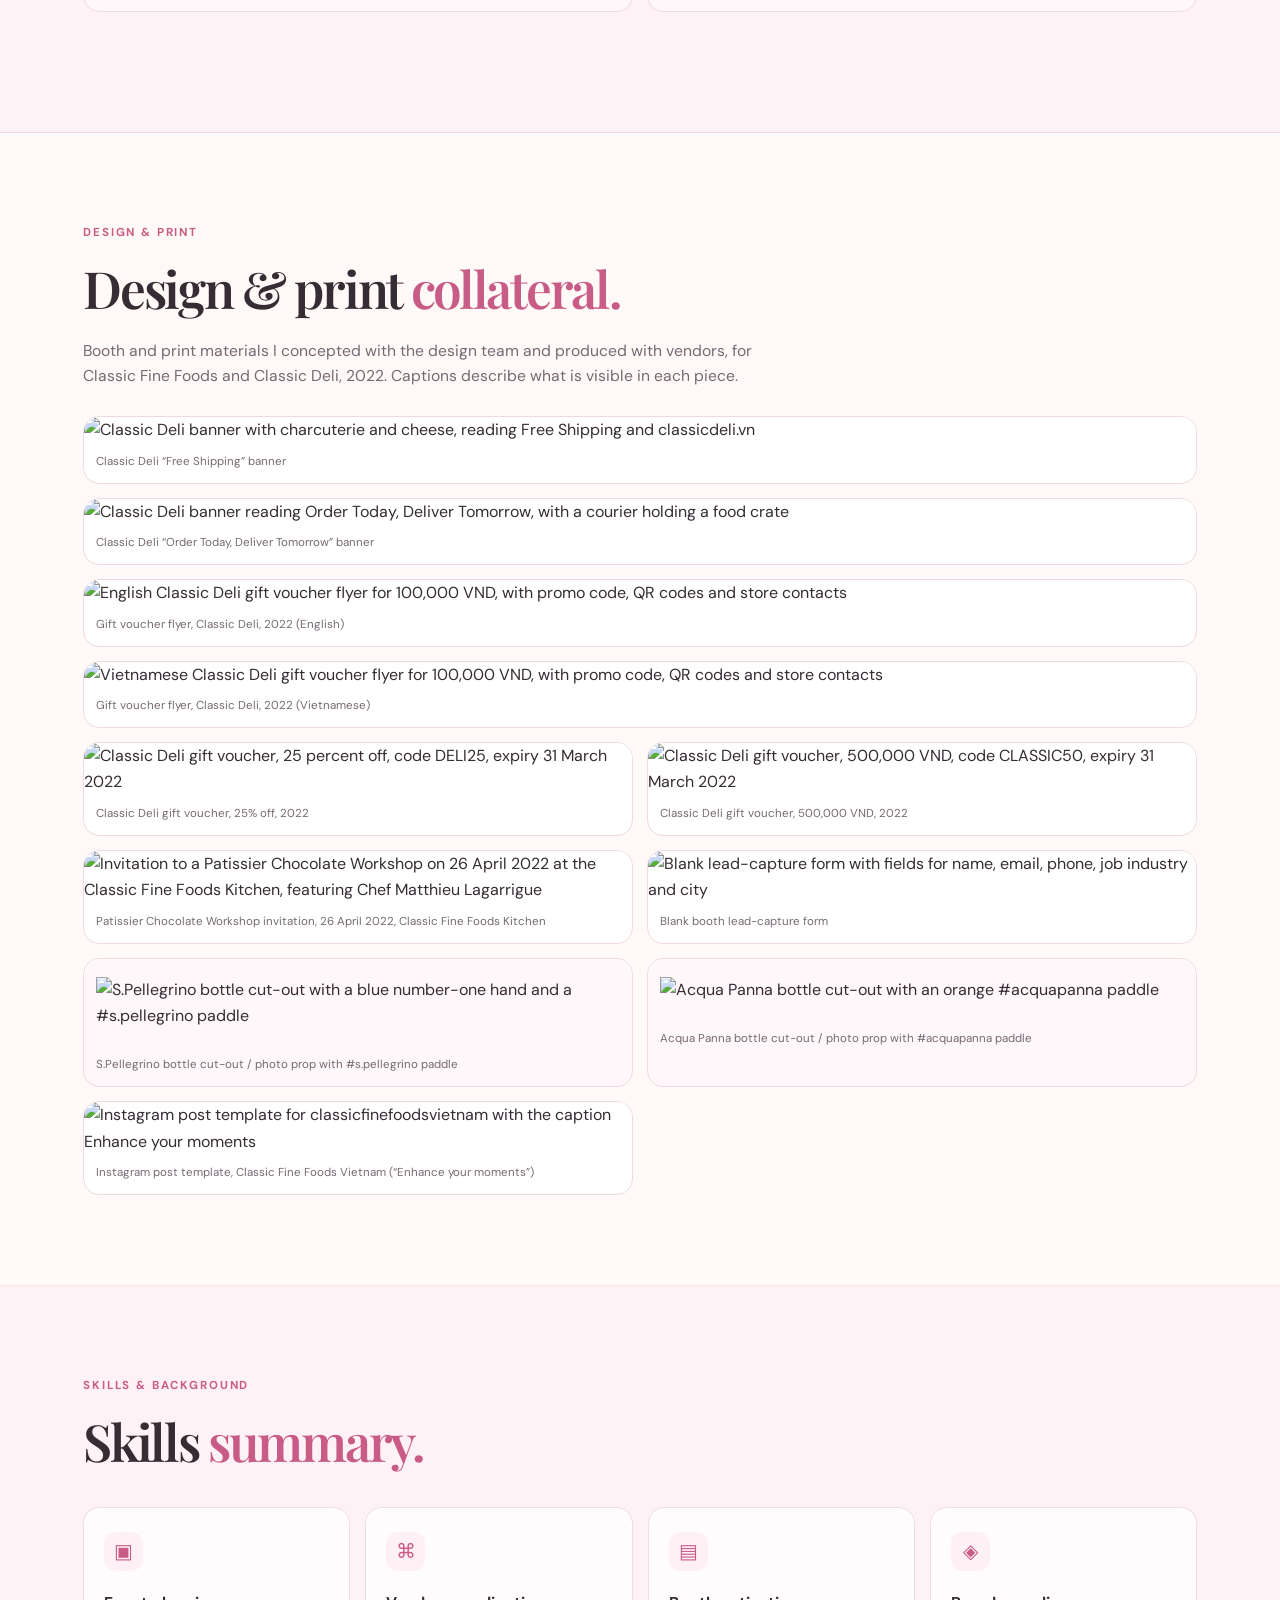
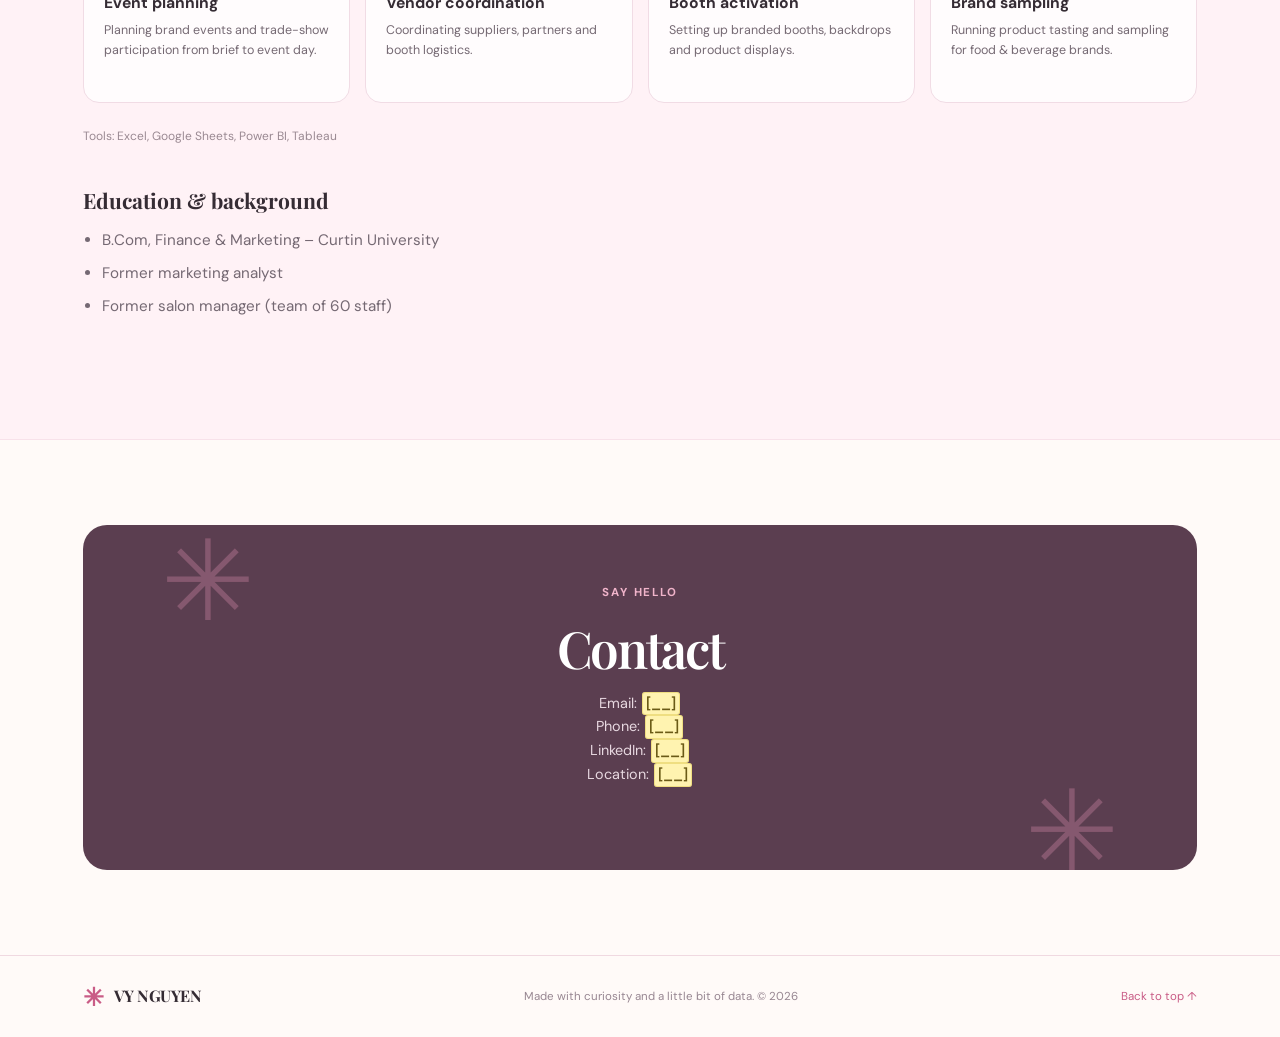
==== commit 69c84520: "Add Design and Print Collateral gallery to the event portfolio" ====
--- a/events.html
+++ b/events.html
@@ -53,6 +53,7 @@
           <p><span class="blank">[__]</span></p>
         </a>
       </div>
+      <p class="glance-more"><a href="#collateral">Design &amp; print collateral ↓</a></p>
     </section>
 
     <section class="event-band" id="event-1">
@@ -349,6 +350,62 @@
               <figcaption>Cheese board with Classic Fine Foods catalogue and Classic Deli flyer</figcaption>
             </figure>
           </div>
+        </div>
+      </article>
+    </section>
+
+    <section class="event-band" id="collateral">
+      <article class="section event-case">
+        <div class="section-heading">
+          <p class="eyebrow">DESIGN &amp; PRINT</p>
+          <h2>Design &amp; print <span>collateral.</span></h2>
+        </div>
+        <p class="collateral-intro">Booth and print materials I concepted with the design team and produced with vendors, for Classic Fine Foods and Classic Deli, 2022. Captions describe what is visible in each piece.</p>
+        <div class="collateral-gallery">
+          <figure class="wide">
+            <img src="assets/events/collateral-banner-free-shipping.svg" alt="Classic Deli banner with charcuterie and cheese, reading Free Shipping and classicdeli.vn">
+            <figcaption>Classic Deli “Free Shipping” banner</figcaption>
+          </figure>
+          <figure class="wide">
+            <img src="assets/events/collateral-banner-deliver-tomorrow.svg" alt="Classic Deli banner reading Order Today, Deliver Tomorrow, with a courier holding a food crate">
+            <figcaption>Classic Deli “Order Today, Deliver Tomorrow” banner</figcaption>
+          </figure>
+          <figure class="wide">
+            <img src="assets/events/collateral-flyer-en.svg" alt="English Classic Deli gift voucher flyer for 100,000 VND, with promo code, QR codes and store contacts">
+            <figcaption>Gift voucher flyer, Classic Deli, 2022 (English)</figcaption>
+          </figure>
+          <figure class="wide">
+            <img src="assets/events/collateral-flyer-vi.svg" alt="Vietnamese Classic Deli gift voucher flyer for 100,000 VND, with promo code, QR codes and store contacts">
+            <figcaption>Gift voucher flyer, Classic Deli, 2022 (Vietnamese)</figcaption>
+          </figure>
+          <figure>
+            <img src="assets/events/collateral-voucher-25.svg" alt="Classic Deli gift voucher, 25 percent off, code DELI25, expiry 31 March 2022">
+            <figcaption>Classic Deli gift voucher, 25% off, 2022</figcaption>
+          </figure>
+          <figure>
+            <img src="assets/events/collateral-voucher-500k.svg" alt="Classic Deli gift voucher, 500,000 VND, code CLASSIC50, expiry 31 March 2022">
+            <figcaption>Classic Deli gift voucher, 500,000 VND, 2022</figcaption>
+          </figure>
+          <figure>
+            <img src="assets/events/collateral-workshop-invite.svg" alt="Invitation to a Patissier Chocolate Workshop on 26 April 2022 at the Classic Fine Foods Kitchen, featuring Chef Matthieu Lagarrigue">
+            <figcaption>Patissier Chocolate Workshop invitation, 26 April 2022, Classic Fine Foods Kitchen</figcaption>
+          </figure>
+          <figure>
+            <img src="assets/events/collateral-lead-form.svg" alt="Blank lead-capture form with fields for name, email, phone, job industry and city">
+            <figcaption>Blank booth lead-capture form</figcaption>
+          </figure>
+          <figure class="prop">
+            <img src="assets/events/collateral-prop-pellegrino.svg" alt="S.Pellegrino bottle cut-out with a blue number-one hand and a #s.pellegrino paddle">
+            <figcaption>S.Pellegrino bottle cut-out / photo prop with #s.pellegrino paddle</figcaption>
+          </figure>
+          <figure class="prop">
+            <img src="assets/events/collateral-prop-acquapanna.svg" alt="Acqua Panna bottle cut-out with an orange #acquapanna paddle">
+            <figcaption>Acqua Panna bottle cut-out / photo prop with #acquapanna paddle</figcaption>
+          </figure>
+          <figure>
+            <img src="assets/events/collateral-ig-template.svg" alt="Instagram post template for classicfinefoodsvietnam with the caption Enhance your moments">
+            <figcaption>Instagram post template, Classic Fine Foods Vietnam (“Enhance your moments”)</figcaption>
+          </figure>
         </div>
       </article>
     </section>
--- a/style.css
+++ b/style.css
@@ -392,3 +392,38 @@
 @media (max-width: 650px) {
   .event-hero-shot img { height: 220px; }
 }
+
+.glance-more { margin: 18px 0 0; text-align: center; }
+.glance-more a { color: var(--pink-dark); font-size: .85rem; font-weight: 600; }
+.collateral-intro { max-width: 720px; margin: 0 0 28px; color: var(--muted); font-size: .98rem; line-height: 1.6; }
+.collateral-gallery {
+  display: grid;
+  grid-template-columns: repeat(2, 1fr);
+  gap: 14px;
+  margin-top: 8px;
+}
+.collateral-gallery figure {
+  margin: 0;
+  overflow: hidden;
+  border: 1px solid var(--line);
+  border-radius: 16px;
+  background: #fff;
+}
+.collateral-gallery figure.wide { grid-column: 1 / -1; }
+.collateral-gallery img {
+  width: 100%;
+  height: auto;
+  max-height: 520px;
+  display: block;
+  object-fit: contain;
+  background: #fff;
+}
+.collateral-gallery figure.wide img { max-height: 420px; }
+.collateral-gallery figure.prop { background: #fff7fa; }
+.collateral-gallery figure.prop img { max-height: 360px; background: #fff7fa; padding: 18px 12px; box-sizing: border-box; }
+.collateral-gallery figcaption { padding: 8px 12px 12px; color: var(--muted); font-size: .72rem; }
+@media (max-width: 650px) {
+  .collateral-gallery { grid-template-columns: 1fr; }
+  .collateral-gallery figure.wide { grid-column: auto; }
+  .collateral-gallery img, .collateral-gallery figure.wide img { max-height: 360px; }
+}
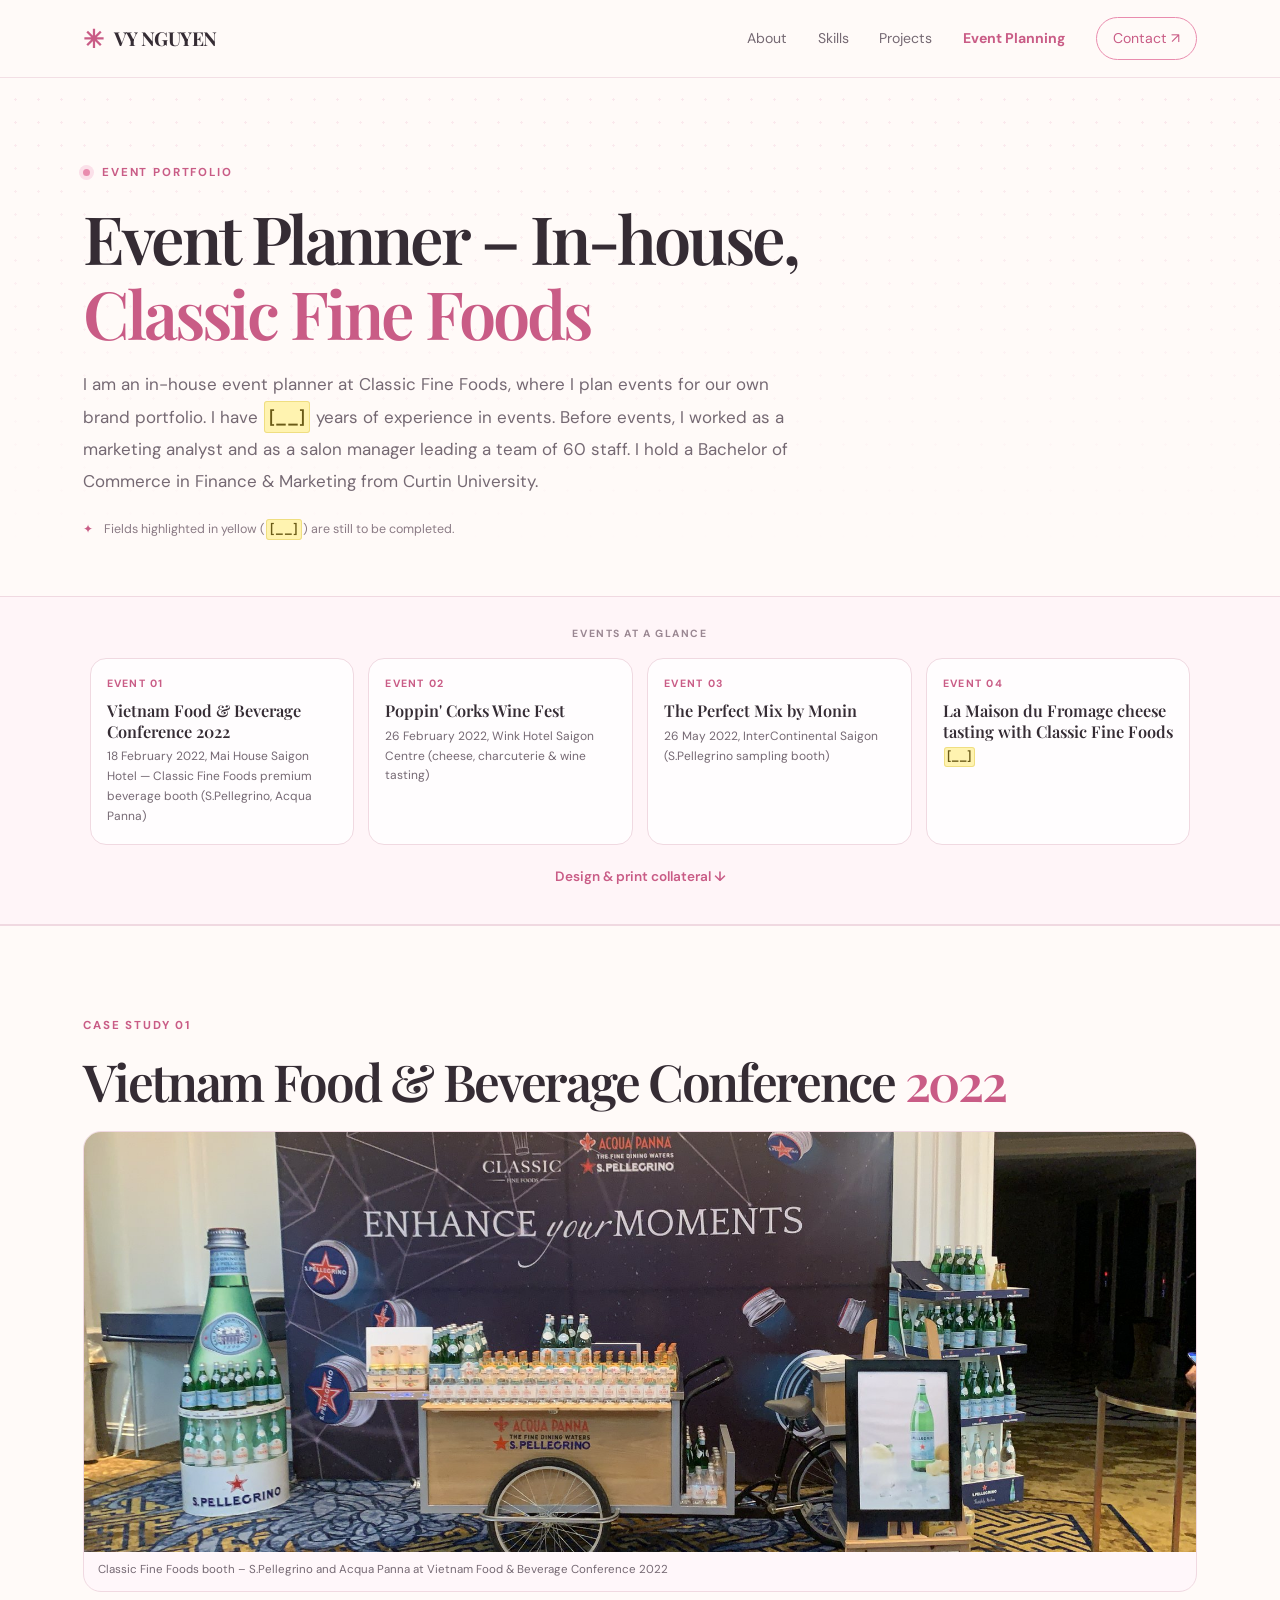
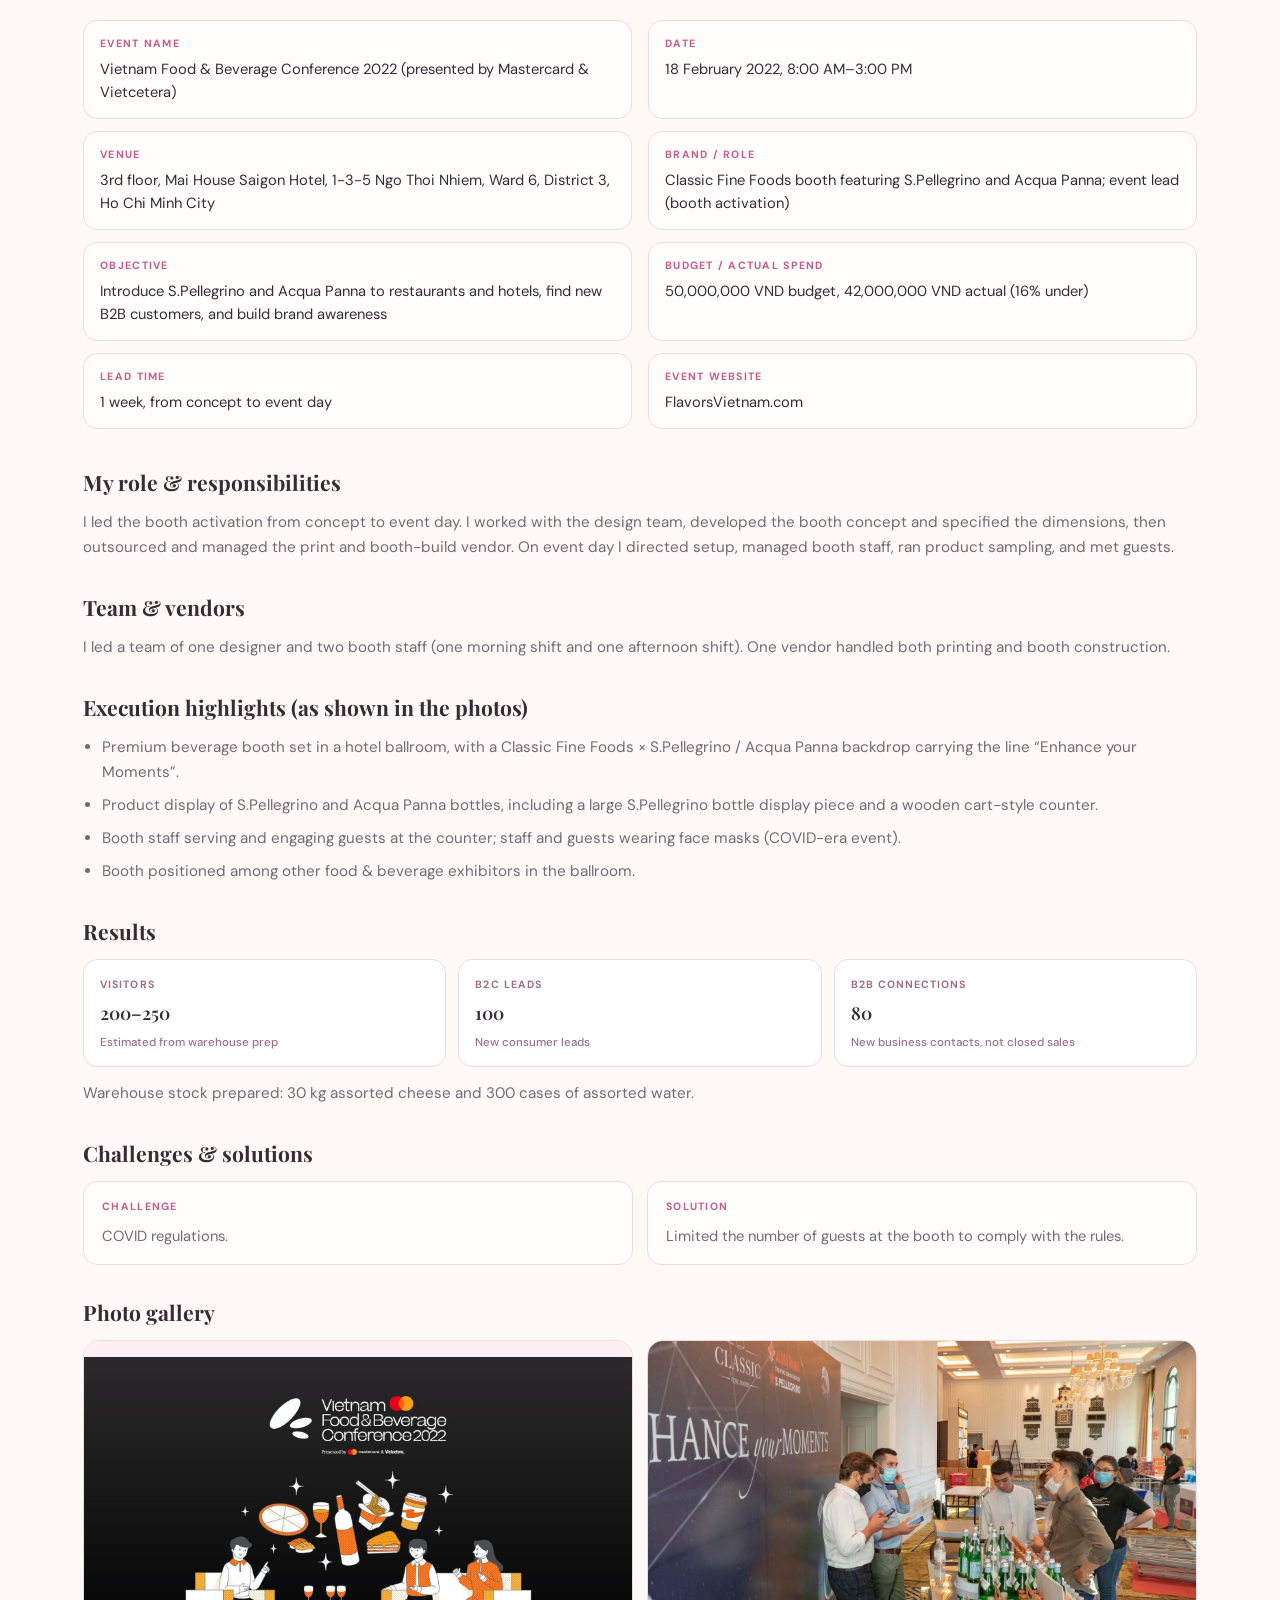
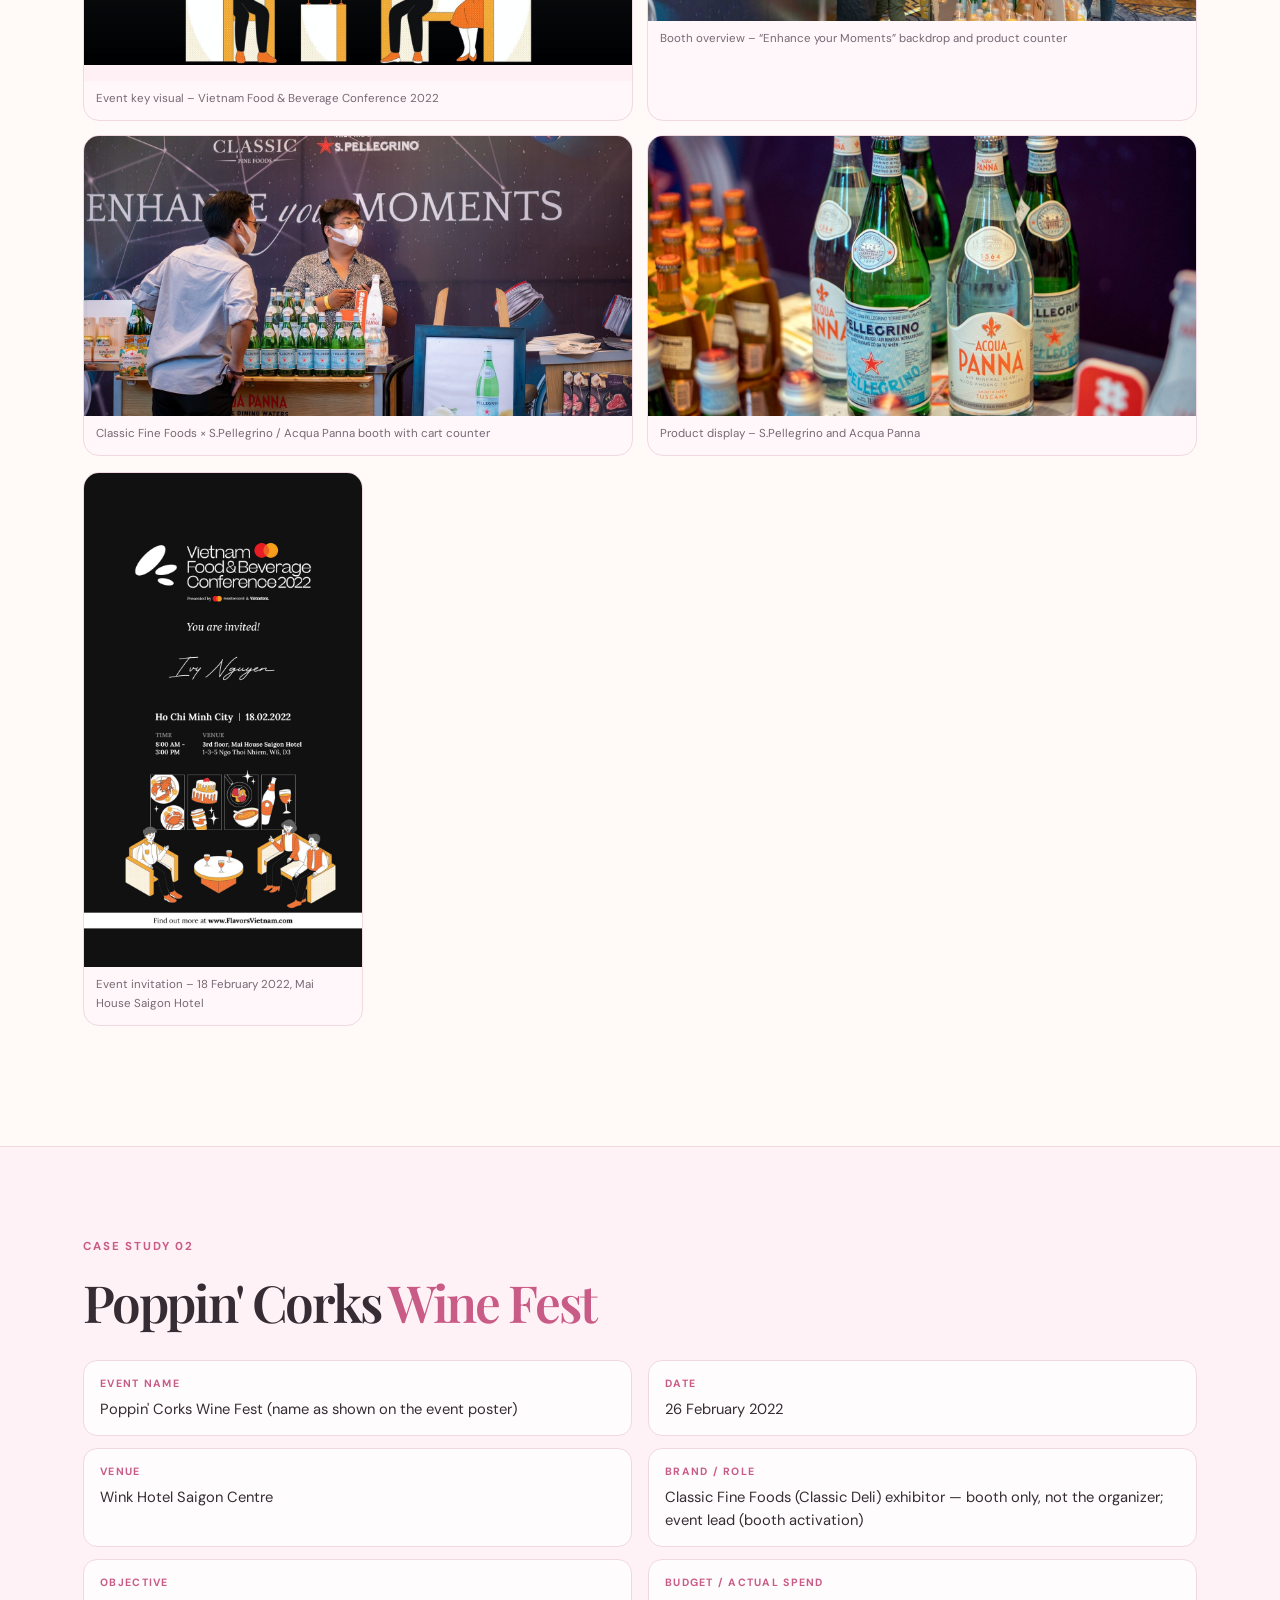
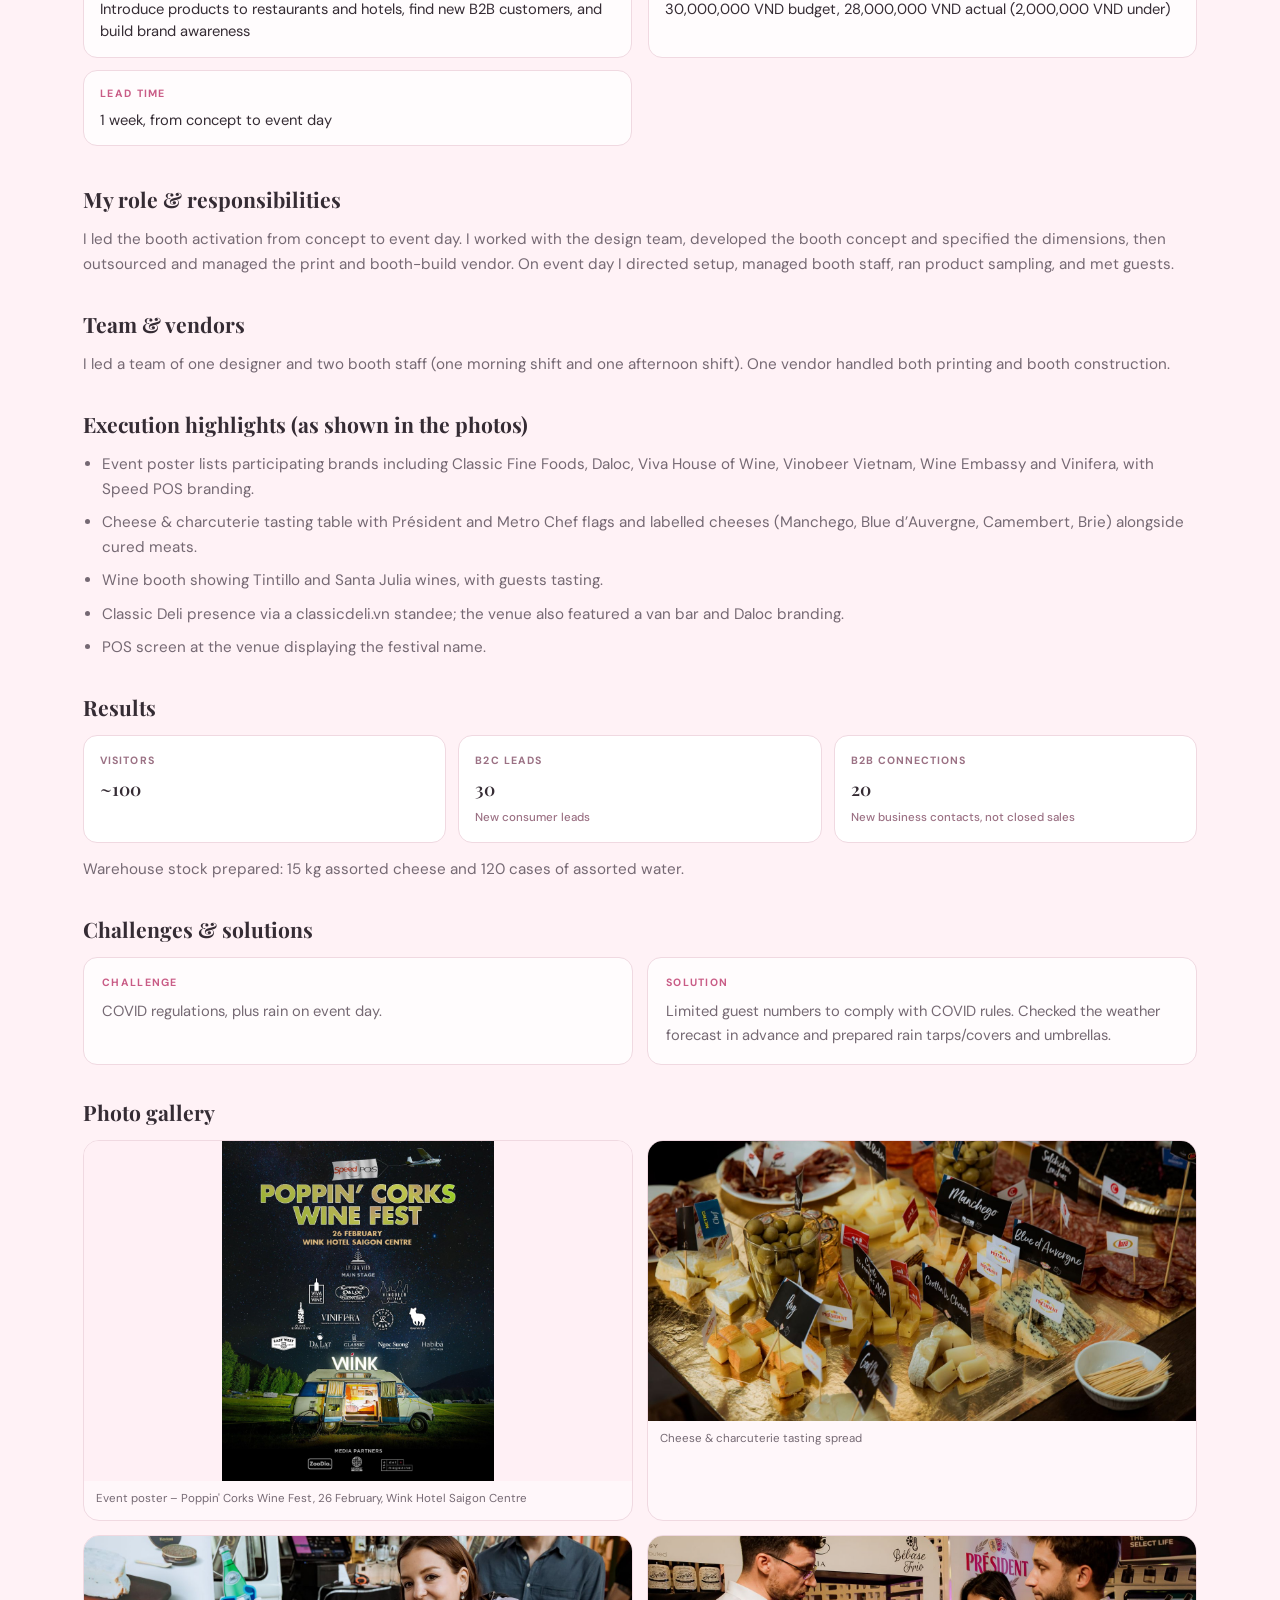
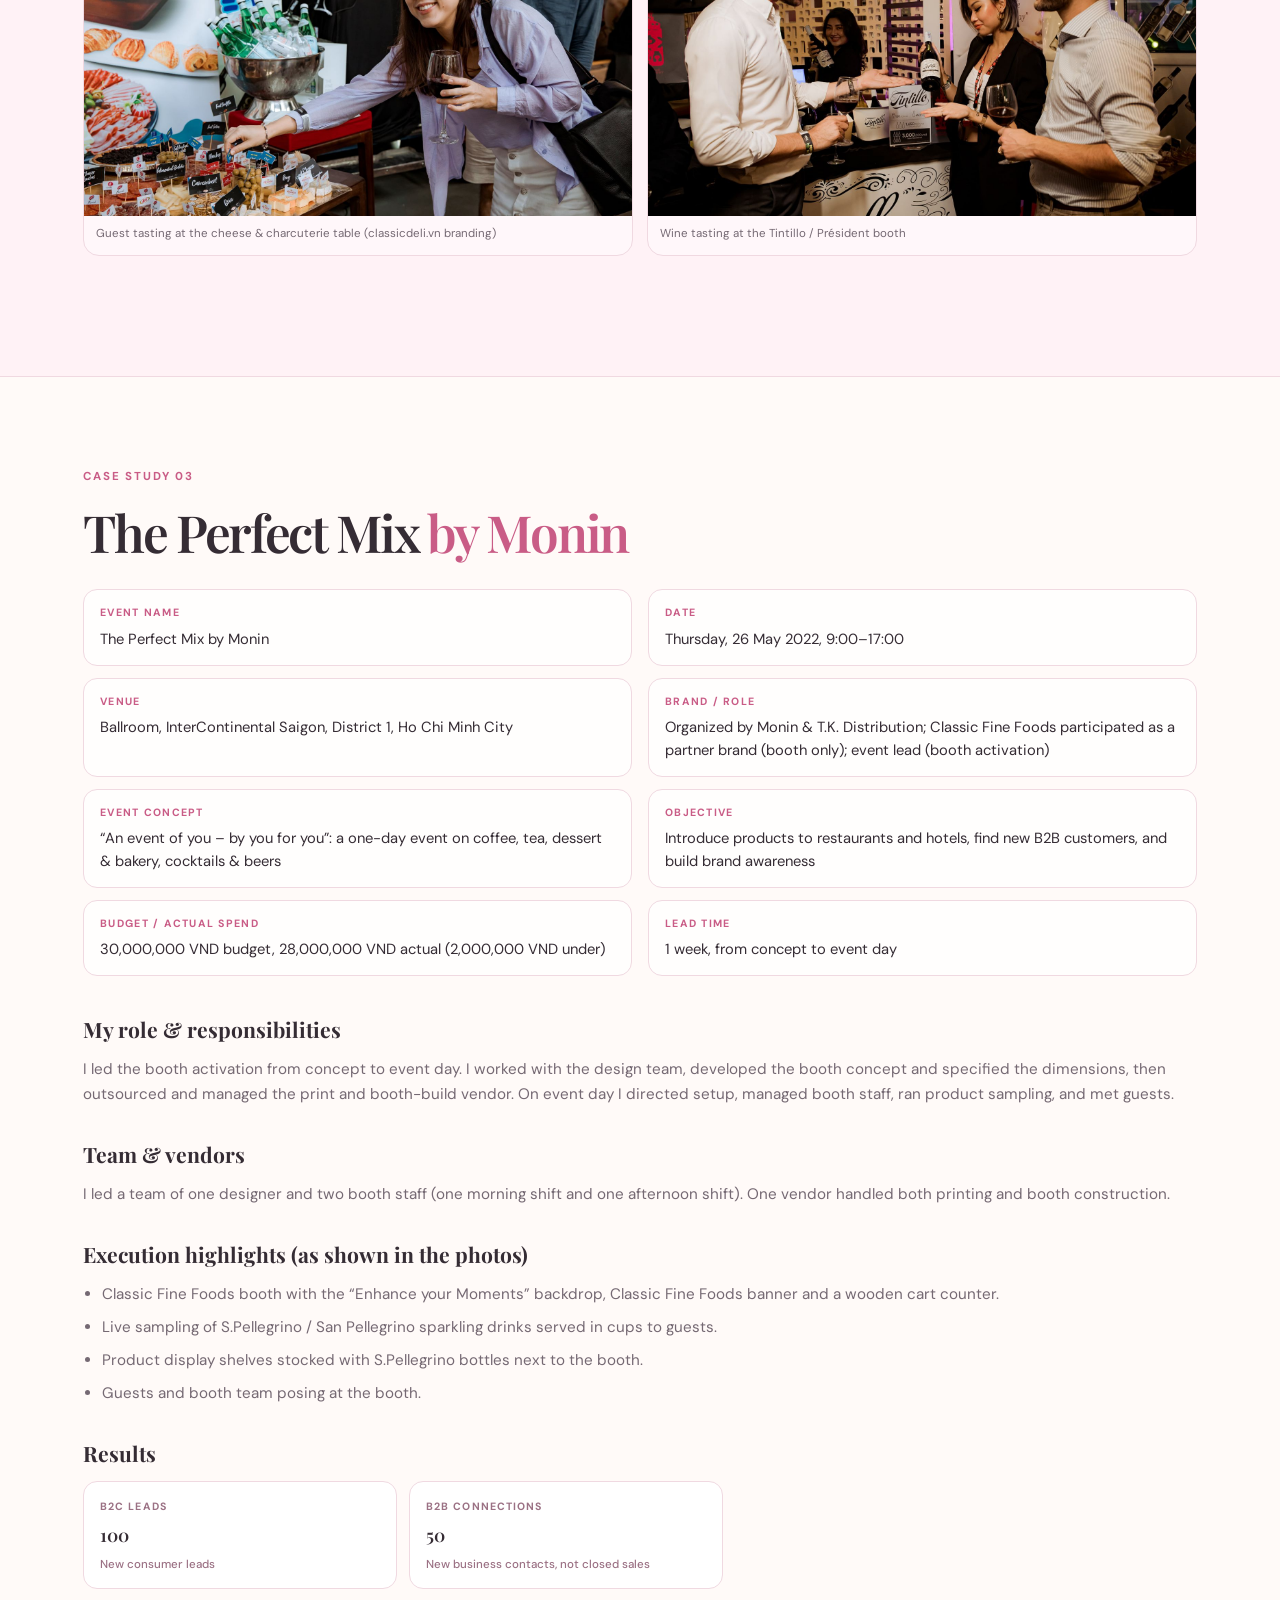
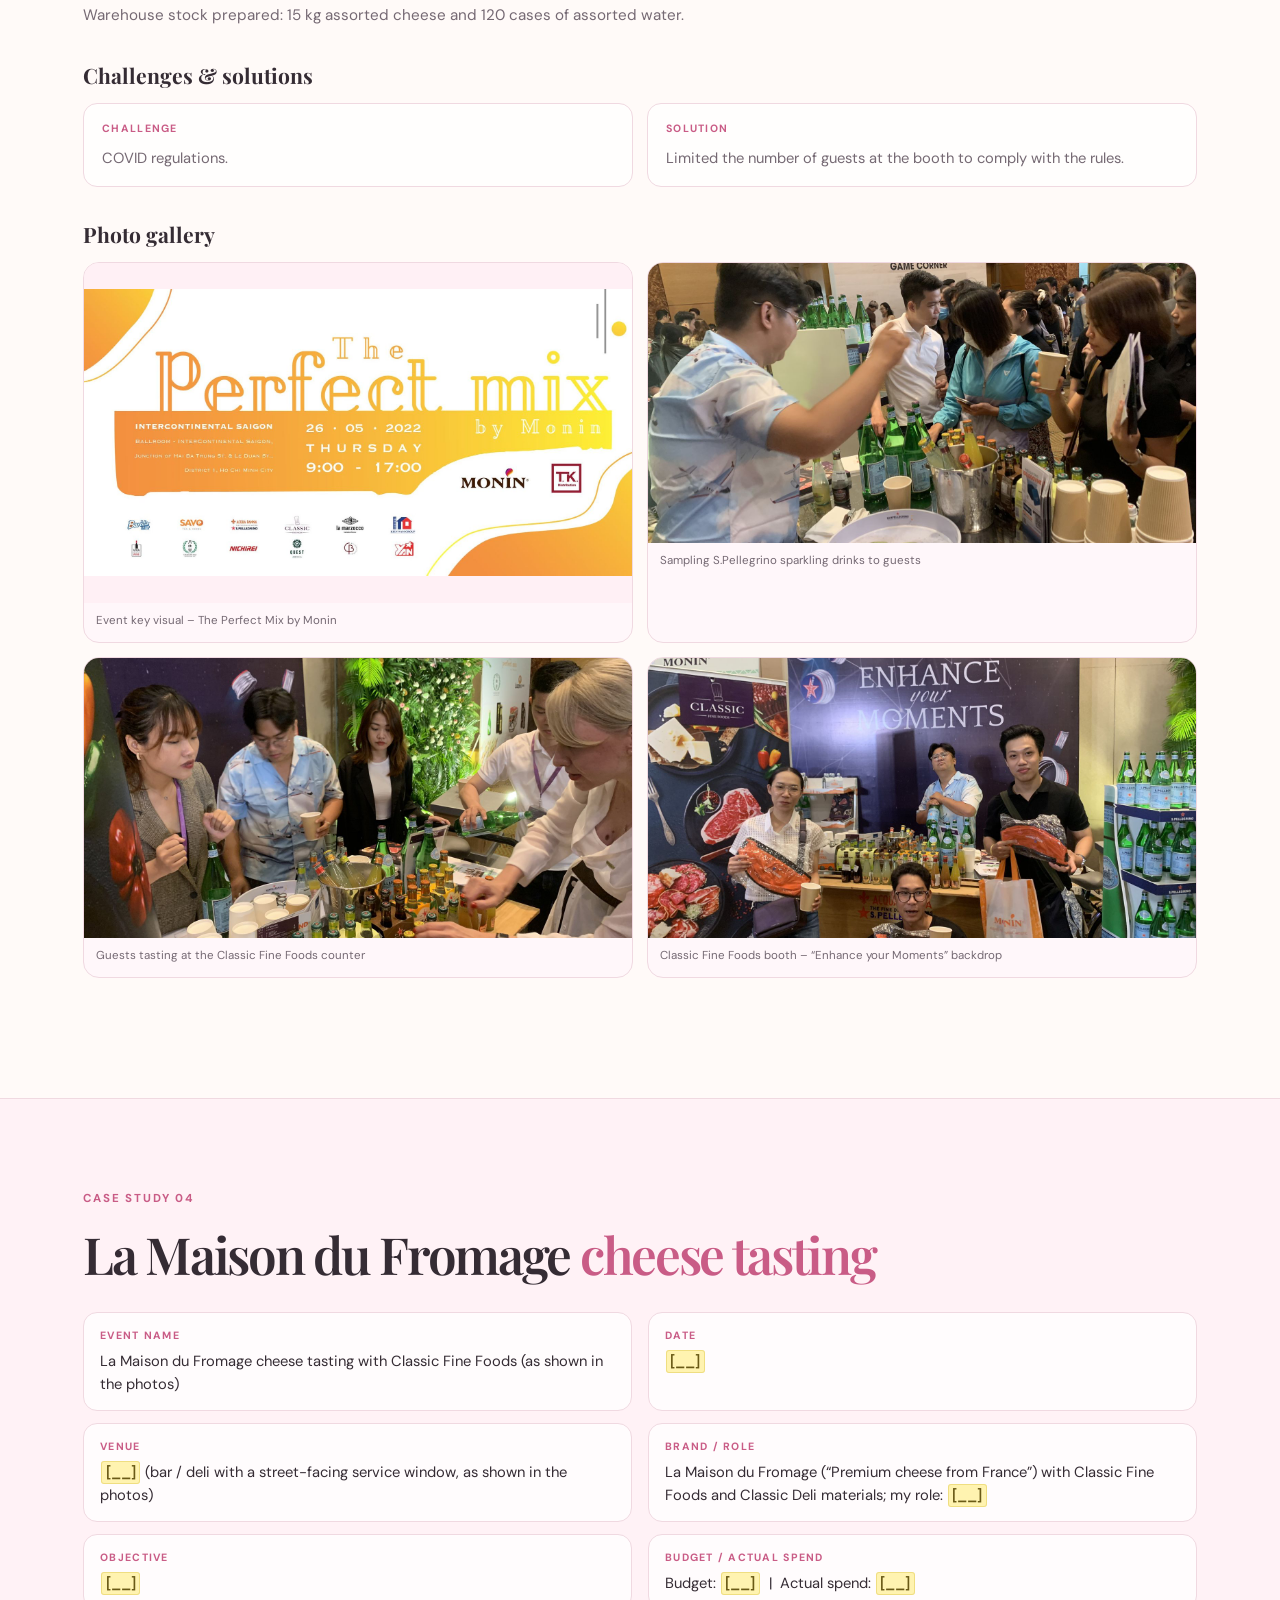
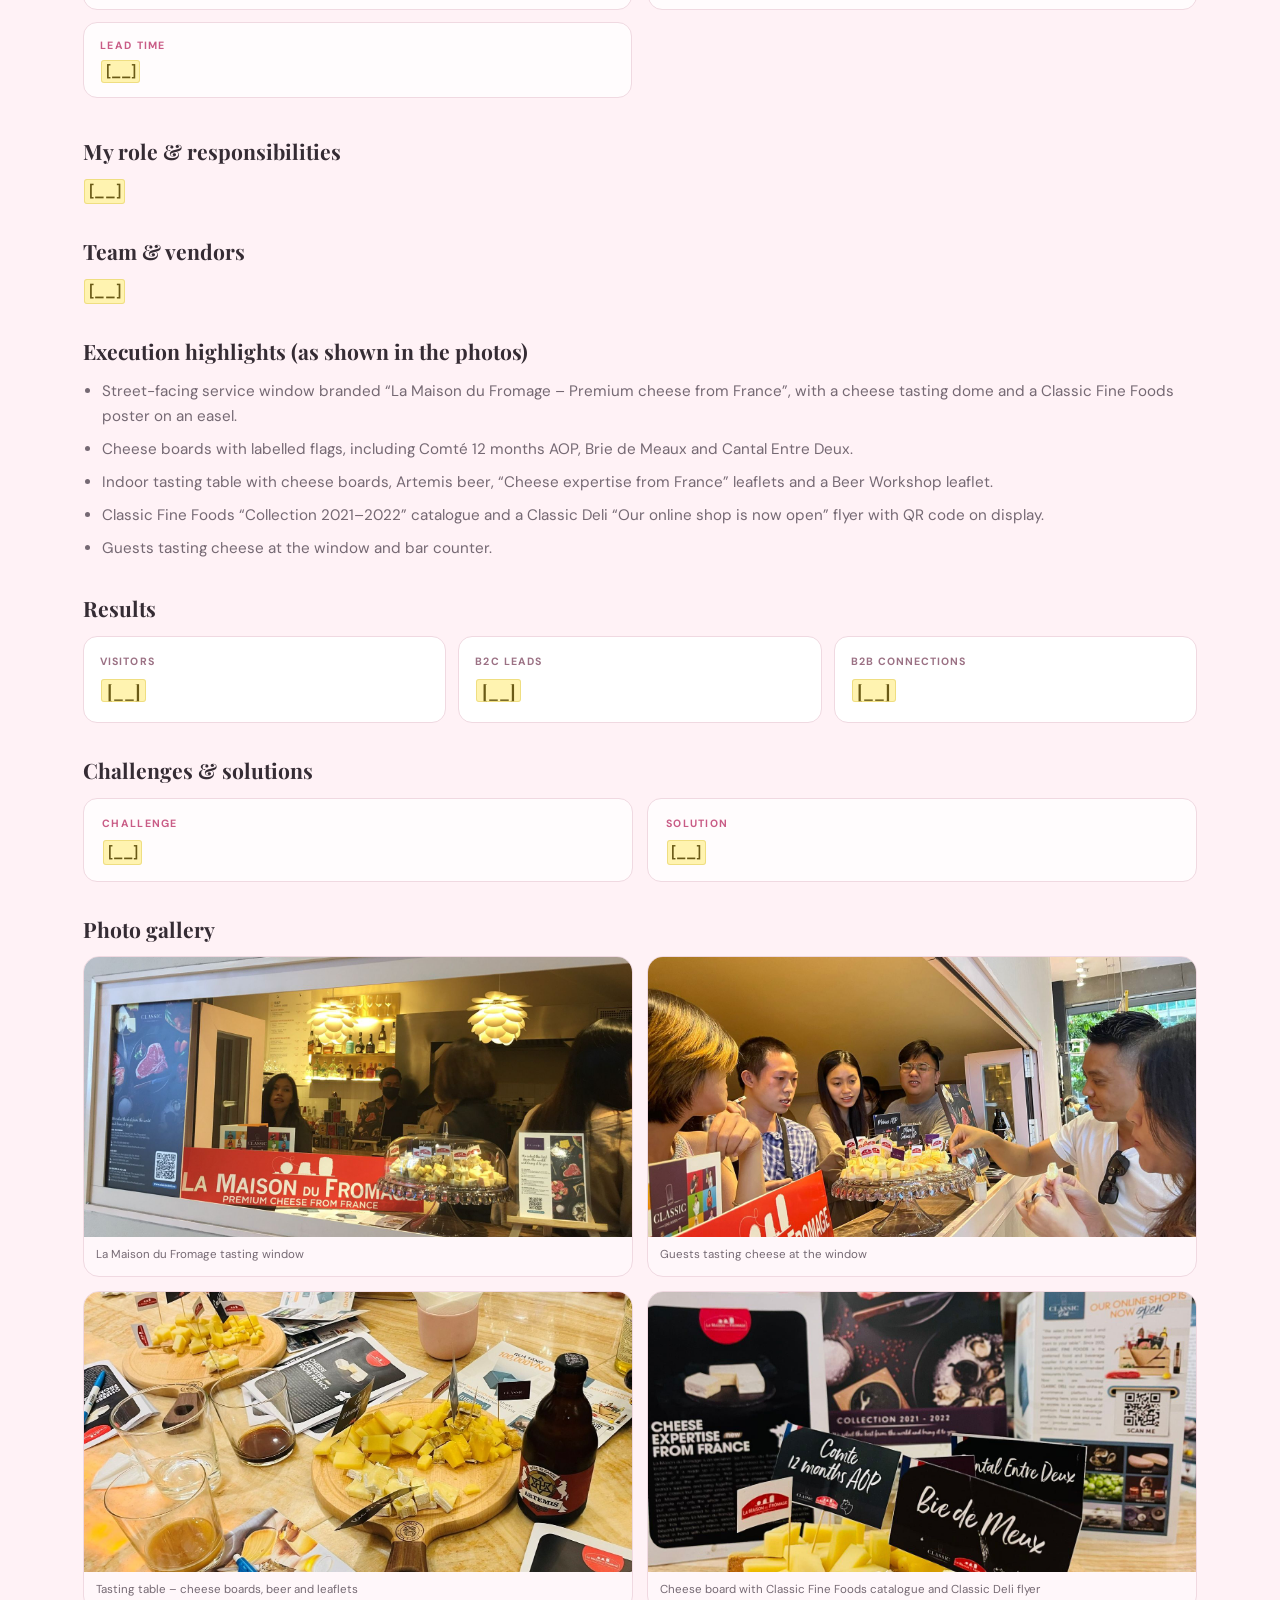
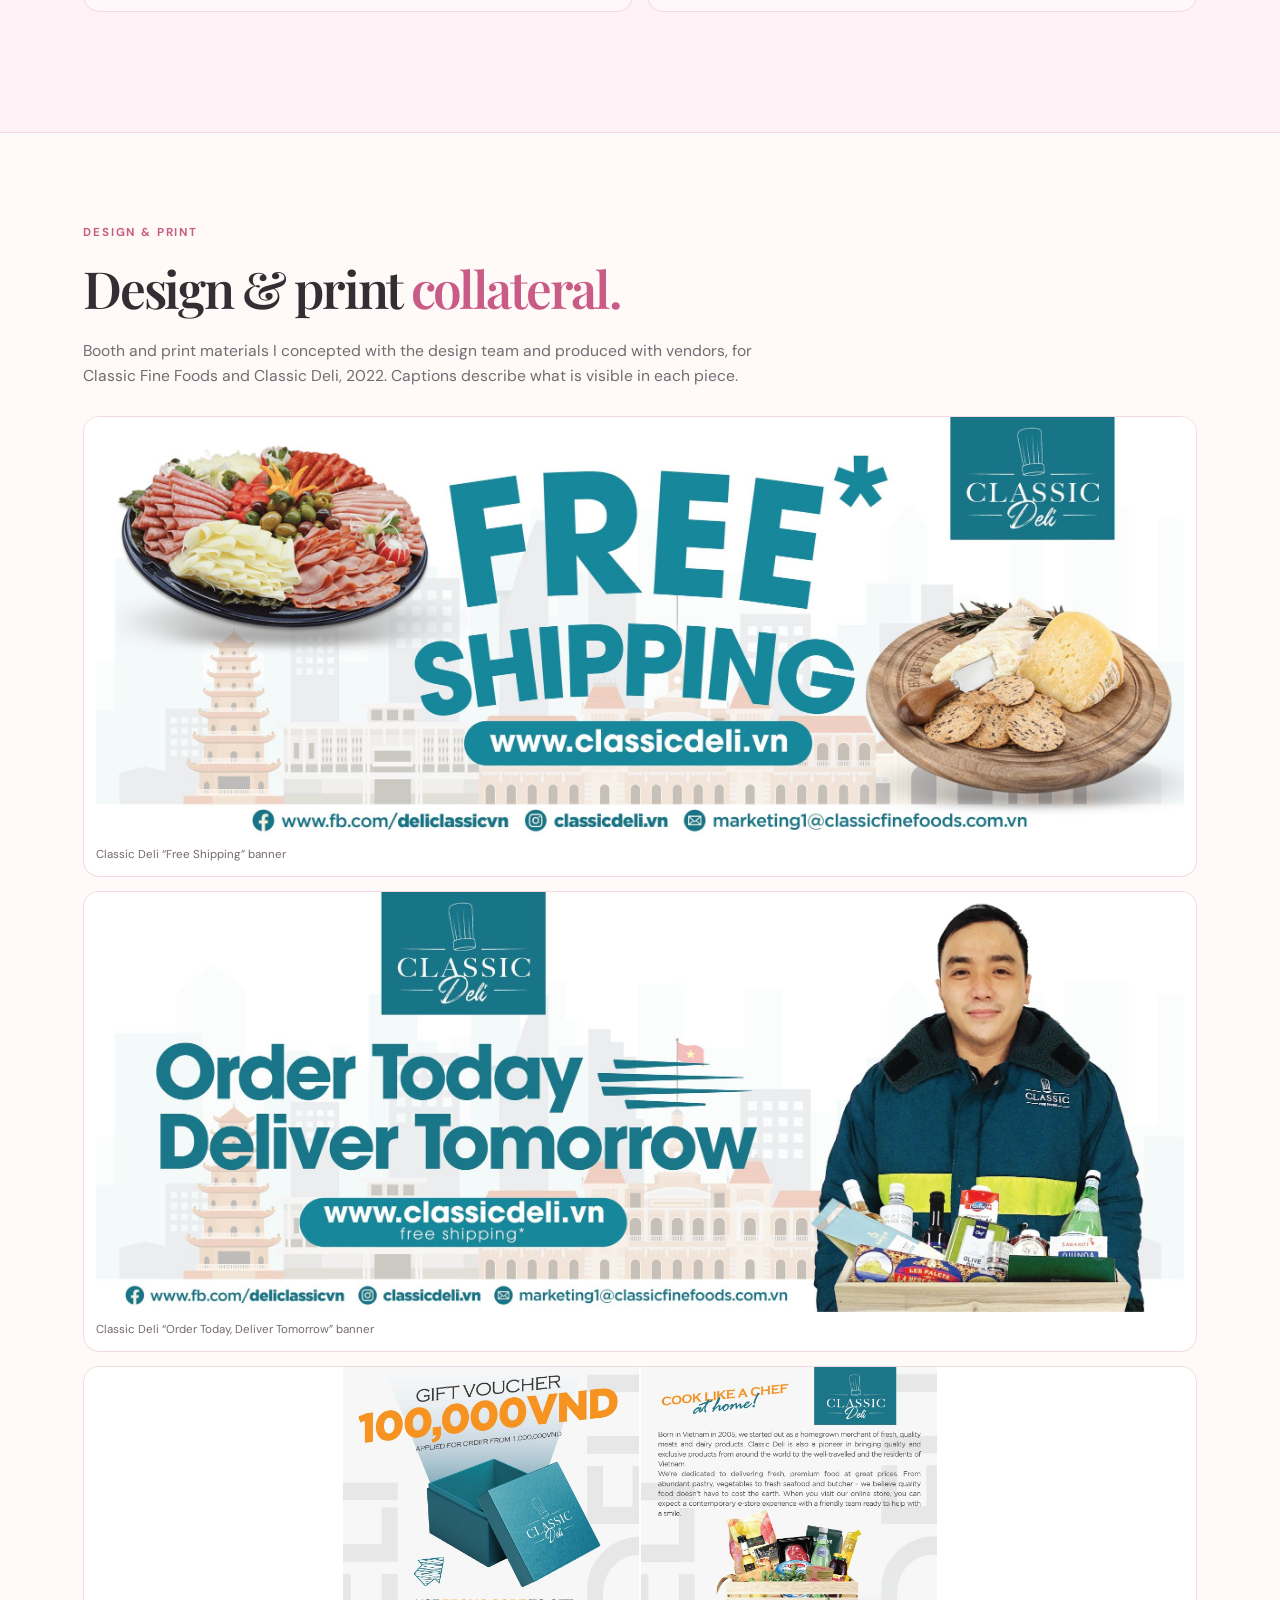
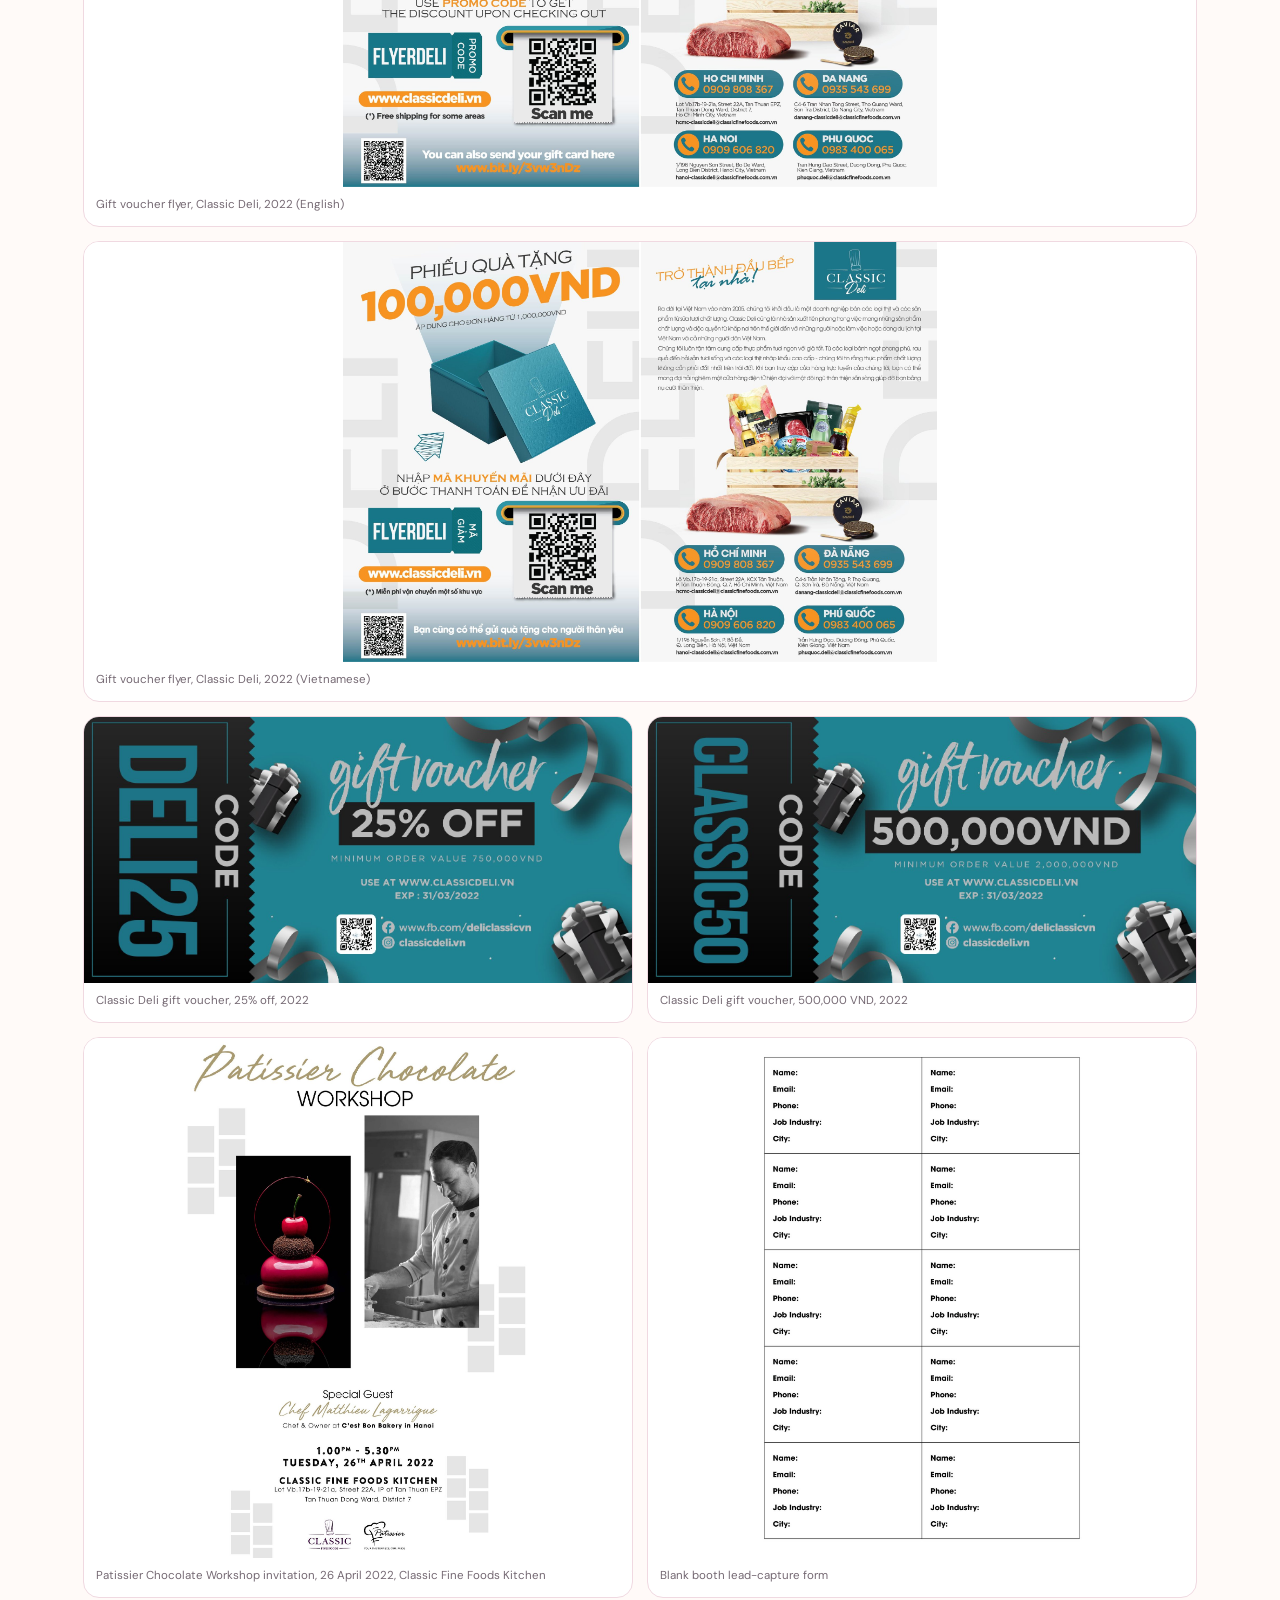
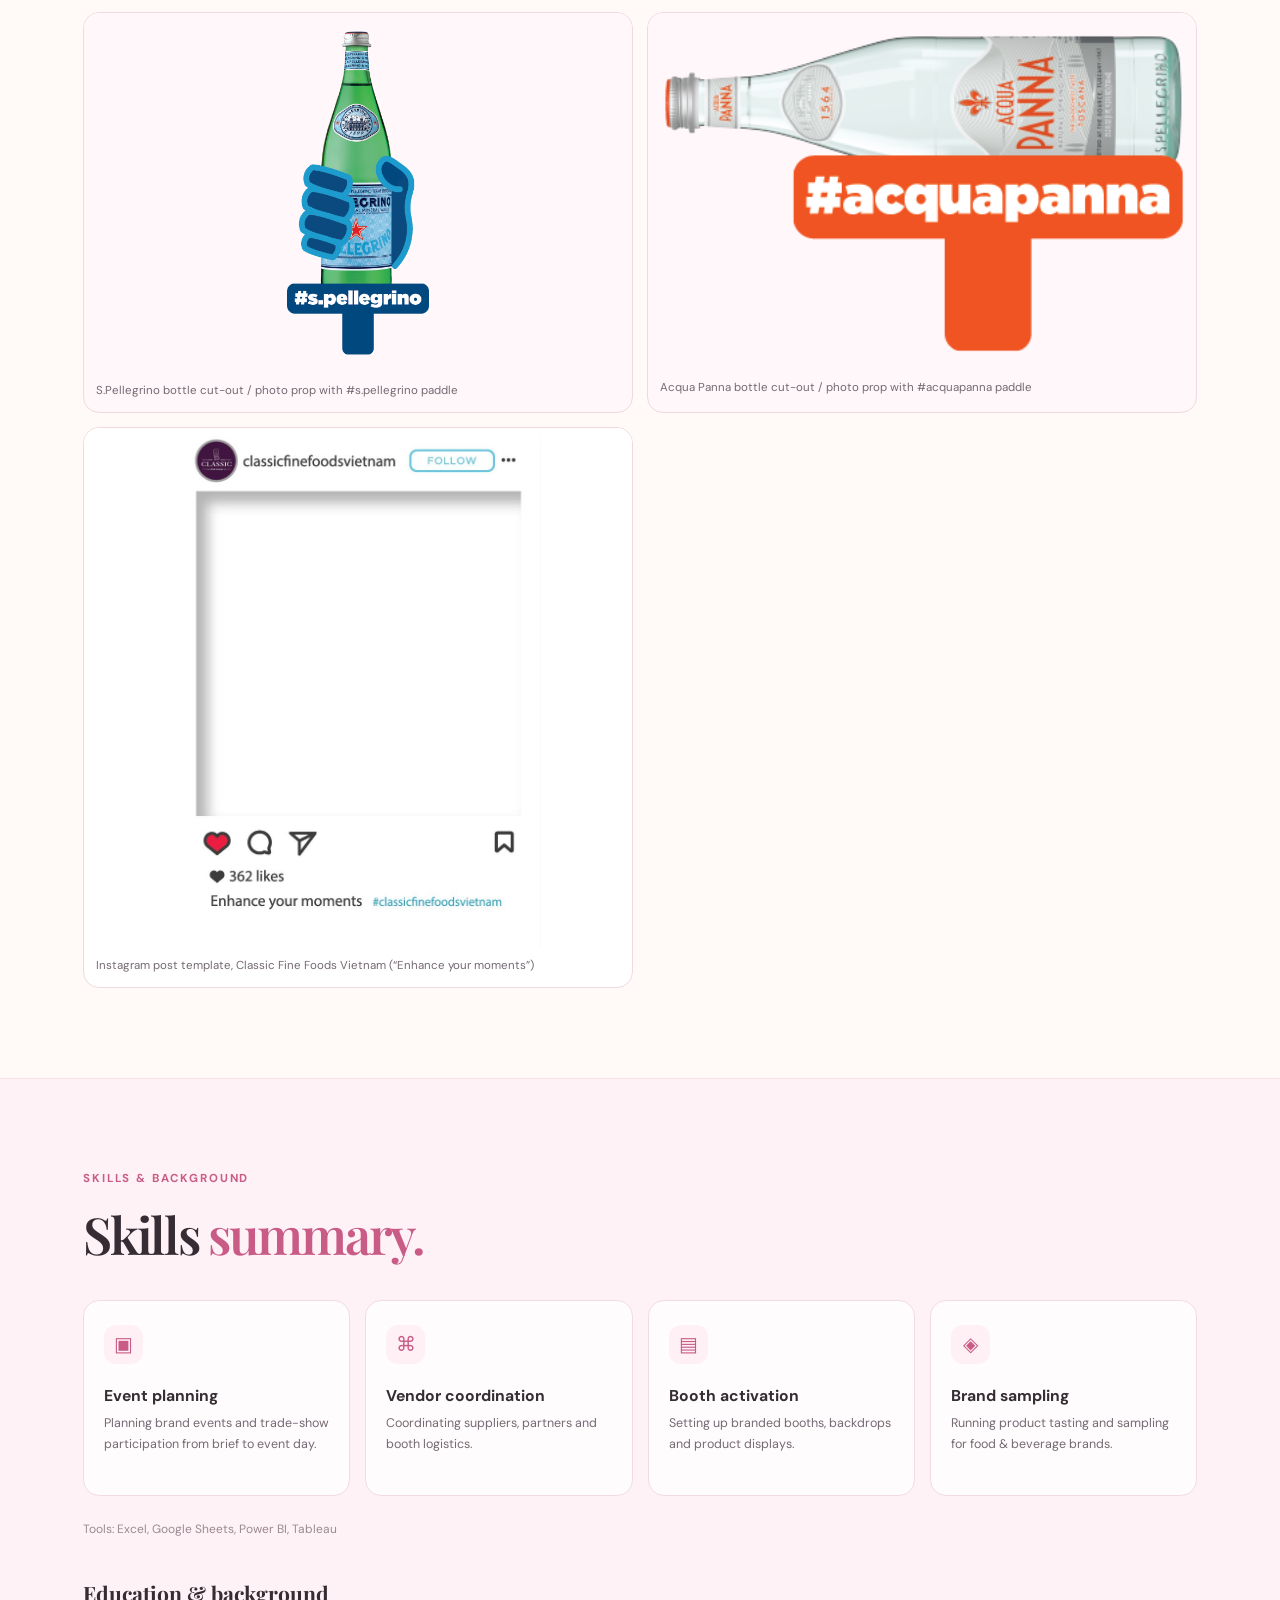
==== commit 76299b75: "Redesign the homepage in the approved sage and cream layout. Port the mockup into index.html, script" ====
--- a/events.html
+++ b/events.html
@@ -5,6 +5,7 @@
   <meta name="viewport" content="width=device-width, initial-scale=1">
   <meta name="description" content="Event planner portfolio of Vy Nguyen, in-house event planner at Classic Fine Foods.">
   <title>VY NGUYEN | Event Planner Portfolio</title>
+  <link rel="icon" href="data:,">
   <link rel="stylesheet" href="style.css">
 </head>
 <body>
@@ -14,9 +15,8 @@
     <nav class="nav" aria-label="Main navigation">
       <a href="index.html#about">About</a>
       <a href="index.html#skills">Skills</a>
+      <a href="index.html#projects">Projects</a>
       <a href="events.html" aria-current="page">Event Planning</a>
-      <a href="index.html#projects">Projects</a>
-      <a href="index.html#resume">Resume</a>
       <a class="nav-contact" href="#contact">Contact ↗</a>
     </nav>
   </header>
--- a/style.css
+++ b/style.css
@@ -427,3 +427,1107 @@
   .collateral-gallery figure.wide { grid-column: auto; }
   .collateral-gallery img, .collateral-gallery figure.wide img { max-height: 360px; }
 }
+/* ==========================================================================
+   Homepage redesign (sage + cream)
+   Scoped to body.home so events.html keeps its existing styles.
+   Tokens and layout match the approved mockup. Legacy pink tokens above
+   stay in place for the events page.
+   ========================================================================== */
+
+body.home {
+  --ink: #2c322e;
+  --muted: #545c56;
+  --sage: #9aaf96;
+  --sage-accent: #5a7556;
+  --sage-text: #31543a;
+  --sage-pale: #eef2ea;
+  --sage-soft: #e4ebe0;
+  --cream: #f7f5ef;
+  --line: #d5ddd0;
+  --white: #ffffff;
+  --skills-bg: #eef2ea;
+  --strip-bg: #f0f2eb;
+  --contact: #24362b;
+  --contact-text: #e8eee6;
+  --contact-eyebrow: #c5d4c2;
+  --footer: #56605a;
+  --shadow: 0 18px 55px rgba(44, 50, 46, .09);
+  --space-1: 4px;
+  --space-2: 8px;
+  --space-3: 12px;
+  --space-4: 16px;
+  --space-5: 20px;
+  --space-6: 24px;
+  --space-7: 32px;
+  --space-8: 48px;
+  --space-9: 80px;
+  --space-10: 100px;
+}
+
+body.home * {
+  box-sizing: border-box;
+}
+
+html:has(body.home) {
+  scroll-behavior: smooth;
+  scroll-padding-top: 86px;
+  overflow-x: hidden;
+}
+
+body.home {
+  margin: 0;
+  overflow-x: hidden;
+  background: var(--cream);
+  color: var(--ink);
+  font-family: "DM Sans", sans-serif;
+  font-size: 16px;
+  line-height: 1.65;
+}
+
+body.home a {
+  color: inherit;
+  text-decoration: none;
+}
+
+body.home :focus-visible {
+  outline: 2px solid var(--sage-text);
+  outline-offset: 3px;
+}
+
+body.home .skip-link {
+  position: absolute;
+  left: 12px;
+  top: -80px;
+  z-index: 40;
+  padding: 10px 16px;
+  border-radius: 999px;
+  background: var(--sage-text);
+  color: var(--white);
+  font-weight: 700;
+}
+
+body.home .skip-link:focus {
+  top: 12px;
+}
+
+body.home .site-header {
+  height: 78px;
+  padding: 0 max(6.5vw, 24px);
+  display: flex;
+  align-items: center;
+  justify-content: space-between;
+  position: sticky;
+  top: 0;
+  z-index: 20;
+  background: rgba(247, 245, 239, .92);
+  border-bottom: 1px solid rgba(213, 221, 208, .8);
+  backdrop-filter: blur(14px);
+}
+
+body.home .brand {
+  display: inline-flex;
+  align-items: center;
+  min-height: 44px;
+  gap: 10px;
+  font-family: "Playfair Display", Georgia, serif;
+  font-size: 1.2rem;
+  font-weight: 700;
+  letter-spacing: -.03em;
+}
+
+body.home .brand-mark {
+  color: var(--sage-text);
+  font-size: 1.55rem;
+}
+
+body.home .nav {
+  display: flex;
+  align-items: center;
+  gap: clamp(8px, 2vw, 28px);
+  color: var(--muted);
+  font-size: 1rem;
+}
+
+body.home .nav a {
+  display: inline-flex;
+  align-items: center;
+  min-height: 44px;
+  padding: 8px 6px;
+  font-size: 1rem;
+}
+
+body.home .nav a:hover, body.home .text-link:hover, body.home .project-link:hover {
+  color: var(--sage-text);
+}
+
+body.home .nav-contact {
+  padding: 0 16px;
+  border: 1px solid var(--sage);
+  border-radius: 999px;
+  color: var(--sage-text);
+  font-weight: 600;
+}
+
+body.home .menu-toggle {
+  display: none;
+  width: 44px;
+  height: 44px;
+  border: 0;
+  background: transparent;
+  font-size: 1.5rem;
+  color: var(--ink);
+  cursor: pointer;
+}
+
+body.home .section {
+  width: min(1120px, 87%);
+  margin: 0 auto;
+}
+
+body.home .hero {
+  min-height: 590px;
+  padding-top: 85px;
+  padding-bottom: 76px;
+  display: grid;
+  grid-template-columns: 1.08fr .92fr;
+  align-items: center;
+  gap: 48px;
+  position: relative;
+}
+
+body.home .hero::before {
+  content: "";
+  position: absolute;
+  inset: 25px -8vw 0;
+  z-index: -1;
+  background-image: radial-gradient(#d0d9cb 1.15px, transparent 1.15px);
+  background-size: 23px 23px;
+  opacity: .55;
+  mask-image: linear-gradient(to bottom, black, transparent 92%);
+}
+
+body.home .eyebrow {
+  margin: 0 0 18px;
+  color: var(--sage-text);
+  font-size: .75rem;
+  font-weight: 700;
+  letter-spacing: .16em;
+  text-transform: uppercase;
+}
+
+body.home .eyebrow-dot {
+  display: inline-block;
+  width: 7px;
+  height: 7px;
+  margin-right: 7px;
+  border-radius: 50%;
+  background: var(--sage);
+  box-shadow: 0 0 0 4px #e4ebe0;
+}
+
+body.home h1, body.home h2, body.home h3, body.home p {
+  margin-top: 0;
+}
+
+body.home h1, body.home h2 {
+  font-family: "Playfair Display", Georgia, serif;
+  font-weight: 600;
+  letter-spacing: -.045em;
+  line-height: 1.13;
+}
+
+body.home h1 {
+  max-width: 650px;
+  margin-bottom: 23px;
+  font-size: clamp(3rem, 6.2vw, 5.5rem);
+}
+
+body.home h1 span, body.home h2 span {
+  color: var(--sage-accent);
+}
+
+body.home .hero-description {
+  max-width: 570px;
+  color: var(--muted);
+  font-size: 1.0625rem;
+  line-height: 1.9;
+}
+
+body.home .hero-description strong {
+  color: var(--ink);
+}
+
+body.home .hero-actions {
+  display: flex;
+  align-items: center;
+  flex-wrap: wrap;
+  gap: 16px 25px;
+  margin-top: 28px;
+}
+
+body.home .button {
+  min-height: 48px;
+  min-width: 48px;
+  padding: 12px 20px;
+  display: inline-flex;
+  align-items: center;
+  justify-content: center;
+  gap: 12px;
+  border-radius: 999px;
+  font-size: 1rem;
+  font-weight: 700;
+  transition: transform .2s, box-shadow .2s;
+}
+
+body.home .button:hover {
+  transform: translateY(-2px);
+  box-shadow: 0 9px 22px rgba(49, 84, 58, .22);
+}
+
+body.home .button-primary {
+  background: var(--sage-text);
+  color: var(--white);
+}
+
+body.home .text-link {
+  font-size: 1rem;
+  font-weight: 700;
+  min-height: 44px;
+  display: inline-flex;
+  align-items: center;
+}
+
+body.home .hero-note {
+  margin-top: 35px;
+  color: var(--muted);
+  font-size: 1rem;
+}
+
+body.home .sparkle {
+  color: var(--sage-text);
+  margin-right: 8px;
+}
+
+body.home .hero-art {
+  min-height: 390px;
+  position: relative;
+  display: grid;
+  place-items: center;
+}
+
+body.home .art-card {
+  width: min(100%, 360px);
+  padding: 24px;
+  position: relative;
+  z-index: 2;
+  background: rgba(255, 255, 255, .93);
+  border: 1px solid #d8e0d4;
+  border-radius: 22px;
+  box-shadow: var(--shadow);
+  transform: rotate(2deg);
+}
+
+body.home .art-card-top, body.home .art-footer {
+  display: flex;
+  align-items: center;
+  justify-content: space-between;
+}
+
+body.home .art-card-top {
+  font-size: .75rem;
+  font-weight: 700;
+  letter-spacing: .13em;
+  color: var(--muted);
+  text-transform: uppercase;
+}
+
+body.home .live-dot {
+  width: 8px;
+  height: 8px;
+  border-radius: 50%;
+  background: #3f6f4d;
+  box-shadow: 0 0 0 4px #e3efe6;
+}
+
+body.home .mini-kpi {
+  display: flex;
+  align-items: baseline;
+  justify-content: space-between;
+  margin-top: 22px;
+  font-size: 1rem;
+  color: var(--muted);
+}
+
+body.home .mini-kpi strong {
+  color: var(--ink);
+  font-family: "Playfair Display", serif;
+  font-size: 1.7rem;
+}
+
+body.home .snapshot-list {
+  margin: 18px 0 0;
+  padding: 0;
+  list-style: none;
+}
+
+body.home .snapshot-list li {
+  display: flex;
+  align-items: baseline;
+  justify-content: space-between;
+  gap: 8px 12px;
+  padding: 10px 0;
+  border-bottom: 1px solid var(--line);
+  color: var(--ink);
+  font-size: 1rem;
+}
+
+body.home .snapshot-list li span {
+  color: var(--muted);
+  font-size: .9375rem;
+  white-space: nowrap;
+}
+
+body.home .art-footer {
+  margin-top: 20px;
+  justify-content: flex-start;
+  gap: 9px;
+  font-size: .9375rem;
+  color: var(--muted);
+}
+
+body.home .tiny-icon {
+  color: var(--sage-text);
+}
+
+body.home .art-orbit {
+  position: absolute;
+  border: 1px solid #c5d1c0;
+  border-radius: 50%;
+}
+
+body.home .orbit-one {
+  width: 360px;
+  height: 360px;
+  transform: rotate(-25deg) scaleY(.68);
+}
+
+body.home .orbit-two {
+  width: 430px;
+  height: 430px;
+  transform: rotate(30deg) scaleY(.65);
+  border-style: dashed;
+  opacity: .7;
+}
+
+body.home .floating-note {
+  position: absolute;
+  z-index: 3;
+  padding: 10px 14px;
+  border: 1px solid var(--line);
+  border-radius: 12px;
+  background: white;
+  box-shadow: var(--shadow);
+  color: var(--muted);
+  font-size: .875rem;
+}
+
+body.home .note-top {
+  top: 37px;
+  right: -3px;
+  transform: rotate(5deg);
+}
+
+body.home .note-bottom {
+  bottom: 38px;
+  left: -8px;
+  transform: rotate(-5deg);
+}
+
+body.home .note-bottom span {
+  color: #3f6f4d;
+  font-size: .6rem;
+  margin-right: 6px;
+}
+
+body.home .decor {
+  position: absolute;
+  color: #b0c1aa;
+}
+
+body.home .decor-star {
+  top: 47px;
+  left: 4%;
+  font-size: 2rem;
+}
+
+body.home .decor-dot {
+  right: 0;
+  bottom: 18px;
+  font-size: 1.7rem;
+  letter-spacing: .25em;
+}
+
+body.home .trust-strip {
+  min-height: 82px;
+  padding: 20px 7%;
+  display: flex;
+  align-items: center;
+  justify-content: center;
+  gap: clamp(14px, 3vw, 32px);
+  flex-wrap: wrap;
+  border-top: 1px solid var(--line);
+  border-bottom: 1px solid var(--line);
+  background: var(--strip-bg);
+  color: var(--footer);
+}
+
+body.home .trust-strip > span {
+  font-size: .75rem;
+  font-weight: 700;
+  letter-spacing: .15em;
+}
+
+body.home .trust-strip b {
+  color: var(--ink);
+  font-size: 1rem;
+  font-weight: 600;
+}
+
+body.home .trust-strip i {
+  width: 4px;
+  height: 4px;
+  border-radius: 50%;
+  background: var(--sage);
+}
+
+body.home .content-section {
+  padding-top: var(--space-10);
+  padding-bottom: var(--space-10);
+}
+
+body.home #about {
+  display: grid;
+  grid-template-columns: .9fr 1.1fr;
+  gap: 80px;
+  align-items: start;
+}
+
+body.home .section-heading h2 {
+  margin-bottom: 20px;
+  font-size: clamp(2.3rem, 4vw, 3.6rem);
+}
+
+body.home .about-content {
+  padding-top: 42px;
+  color: var(--muted);
+  font-size: 1rem;
+}
+
+body.home .about-content p {
+  margin-bottom: 20px;
+}
+
+body.home .about-tags, body.home .tag-row {
+  display: flex;
+  flex-wrap: wrap;
+  gap: 8px;
+}
+
+body.home .about-tags span, body.home .tag-row span {
+  padding: 8px 12px;
+  border: 1px solid var(--line);
+  border-radius: 999px;
+  background: #eef2ea;
+  color: #4f5d52;
+  font-size: .875rem;
+}
+
+body.home .skills-section {
+  background: var(--skills-bg);
+  border-top: 1px solid #dce4d8;
+  border-bottom: 1px solid #dce4d8;
+}
+
+body.home .skills-section .content-section {
+  padding-top: 90px;
+  padding-bottom: 90px;
+}
+
+body.home .section-intro {
+  max-width: 520px;
+  color: var(--muted);
+  font-size: 1rem;
+}
+
+body.home .skill-group {
+  margin-top: 36px;
+}
+
+body.home .skill-group + .skill-group {
+  margin-top: 32px;
+}
+
+body.home .skill-group-label {
+  margin: 0 0 14px;
+  color: var(--sage-text);
+  font-size: .75rem;
+  font-weight: 700;
+  letter-spacing: .14em;
+  text-transform: uppercase;
+}
+
+body.home .skill-grid {
+  display: grid;
+  grid-template-columns: repeat(5, 1fr);
+  gap: 15px;
+  margin-top: 0;
+}
+
+body.home .skill-grid.methods {
+  grid-template-columns: repeat(4, 1fr);
+}
+
+body.home .skill-card {
+  padding: 22px 18px;
+  border: 1px solid #d8e0d4;
+  border-radius: 16px;
+  background: rgba(255, 255, 255, .75);
+}
+
+body.home .skill-icon {
+  width: 40px;
+  height: 40px;
+  display: grid;
+  place-items: center;
+  margin-bottom: 16px;
+  border-radius: 12px;
+  background: var(--sage-pale);
+  color: var(--sage-text);
+  font-size: 1.15rem;
+}
+
+body.home .skill-card h3 {
+  margin-bottom: 6px;
+  font-size: 1.0625rem;
+}
+
+body.home .skill-card p {
+  margin: 0;
+  color: var(--muted);
+  font-size: 1rem;
+  line-height: 1.5;
+}
+
+body.home .project-heading {
+  display: flex;
+  align-items: end;
+  justify-content: space-between;
+  gap: 35px;
+}
+
+body.home .project-heading .section-intro {
+  margin-bottom: 0;
+}
+
+body.home .project-stack {
+  display: grid;
+  gap: 22px;
+  margin-top: 35px;
+}
+
+body.home .project-card {
+  overflow: hidden;
+  border: 1px solid var(--line);
+  border-radius: 18px;
+  background: white;
+  box-shadow: 0 8px 25px rgba(44, 50, 46, .035);
+  transition: transform .2s, box-shadow .2s;
+  display: grid;
+  grid-template-columns: 1fr 1fr;
+}
+
+body.home .project-card:hover {
+  transform: translateY(-4px);
+  box-shadow: var(--shadow);
+}
+
+body.home .project-visual {
+  min-height: 280px;
+  padding: 24px;
+  position: relative;
+  overflow: hidden;
+  display: flex;
+  flex-direction: column;
+}
+
+body.home .visual-audit {
+  background: linear-gradient(135deg, #e6eee4, #f0f3ec);
+}
+
+body.home .visual-campaign {
+  background: linear-gradient(135deg, #e8eee6, #f0f3ec);
+}
+
+body.home .visual-top, body.home .project-meta {
+  display: flex;
+  justify-content: space-between;
+  gap: 12px;
+  color: #4a554e;
+  font-size: .75rem;
+  font-weight: 700;
+  letter-spacing: .1em;
+  text-transform: uppercase;
+}
+
+body.home .kpi-grid {
+  display: grid;
+  grid-template-columns: 1fr;
+  gap: 10px;
+  margin-top: 20px;
+}
+
+body.home .kpi-grid.cols-2 {
+  grid-template-columns: 1fr 1fr;
+}
+
+body.home .kpi-tile {
+  padding: 14px 16px;
+  border: 1px solid var(--line);
+  border-radius: 14px;
+  background: rgba(255, 255, 255, .72);
+}
+
+body.home .kpi-tile span {
+  display: block;
+  margin-bottom: 6px;
+  color: #4a554e;
+  font-size: .75rem;
+  font-weight: 700;
+  letter-spacing: .08em;
+  text-transform: uppercase;
+}
+
+body.home .kpi-tile strong {
+  display: block;
+  color: var(--ink);
+  font-family: "Playfair Display", serif;
+  font-size: clamp(1.25rem, 2vw, 1.7rem);
+  font-weight: 600;
+  line-height: 1.2;
+}
+
+body.home .kpi-tile em {
+  display: block;
+  margin-top: 4px;
+  color: var(--muted);
+  font-style: normal;
+  font-size: .9375rem;
+}
+
+body.home .visual-hero-number {
+  flex: 1;
+  display: flex;
+  flex-direction: column;
+  justify-content: center;
+  padding: 12px 8px 8px;
+}
+
+body.home .visual-hero-number strong {
+  color: var(--ink);
+  font-family: "Playfair Display", serif;
+  font-size: clamp(3.2rem, 6vw, 5rem);
+  font-weight: 600;
+  line-height: 1;
+  letter-spacing: -.04em;
+}
+
+body.home .visual-hero-number span {
+  display: block;
+  margin-top: 14px;
+  color: #4a554e;
+  font-size: .75rem;
+  font-weight: 700;
+  letter-spacing: .1em;
+  text-transform: uppercase;
+}
+
+body.home .visual-hero-number em {
+  display: block;
+  margin-top: 8px;
+  color: var(--muted);
+  font-style: normal;
+  font-size: 1rem;
+  max-width: 16rem;
+}
+
+body.home .project-info {
+  padding: 28px 26px;
+  display: flex;
+  flex-direction: column;
+}
+
+body.home .project-info h3 {
+  margin: 12px 0 16px;
+  font-family: "Playfair Display", serif;
+  font-size: 1.5rem;
+  line-height: 1.25;
+}
+
+body.home .project-block {
+  margin: 0 0 16px;
+}
+
+body.home .project-block h4 {
+  margin: 0 0 6px;
+  color: var(--sage-text);
+  font-size: .75rem;
+  font-weight: 700;
+  letter-spacing: .12em;
+  text-transform: uppercase;
+}
+
+body.home .project-block p {
+  margin: 0;
+  color: var(--muted);
+  font-size: 1rem;
+}
+
+body.home .tag-row {
+  margin: 4px 0 20px;
+}
+
+body.home .project-link {
+  color: var(--sage-text);
+  font-size: 1rem;
+  font-weight: 700;
+  min-height: 44px;
+  display: inline-flex;
+  align-items: center;
+  margin-top: auto;
+}
+
+body.home .workstream-wrap {
+  margin-top: 12px;
+}
+
+body.home .visual-events {
+  padding: 0;
+  min-height: 290px;
+  background: #e6eee4;
+}
+
+body.home .visual-events img {
+  width: 100%;
+  height: 100%;
+  min-height: 290px;
+  display: block;
+  object-fit: cover;
+}
+
+body.home .contact-section {
+  padding-top: 85px;
+  padding-bottom: 85px;
+}
+
+body.home .contact-panel {
+  padding: 58px 30px;
+  border-radius: 24px;
+  background: var(--contact);
+  color: white;
+  text-align: center;
+  position: relative;
+  overflow: hidden;
+}
+
+body.home .contact-panel::before, body.home .contact-panel::after {
+  content: "✳";
+  position: absolute;
+  color: #8aa286;
+  opacity: .35;
+  font-size: 7rem;
+  pointer-events: none;
+}
+
+body.home .contact-panel::before {
+  top: -35px;
+  left: 7%;
+}
+
+body.home .contact-panel::after {
+  bottom: -55px;
+  right: 7%;
+}
+
+body.home .contact-panel > * {
+  position: relative;
+  z-index: 1;
+}
+
+body.home .contact-panel .eyebrow {
+  color: var(--contact-eyebrow);
+}
+
+body.home .contact-panel h2 {
+  max-width: 650px;
+  margin: 0 auto 14px;
+  font-size: clamp(2rem, 4vw, 3.2rem);
+}
+
+body.home .contact-panel h2 span {
+  color: #c9d7c6;
+}
+
+body.home .contact-panel > p:not(.eyebrow) {
+  max-width: 560px;
+  margin: 0 auto 25px;
+  color: var(--contact-text);
+  font-size: 1rem;
+}
+
+body.home .button-light {
+  background: white;
+  color: #2c4e36;
+}
+
+body.home .contact-email {
+  display: flex;
+  align-items: center;
+  justify-content: center;
+  min-height: 44px;
+  margin-top: 10px;
+  color: var(--contact-text);
+  font-size: 1rem;
+}
+
+body.home .site-footer {
+  min-height: 82px;
+  padding: 20px max(6.5vw, 24px);
+  display: flex;
+  align-items: center;
+  justify-content: space-between;
+  gap: 20px;
+  border-top: 1px solid var(--line);
+  color: var(--footer);
+  font-size: 1rem;
+}
+
+body.home .site-footer .brand {
+  color: var(--ink);
+  font-size: 1rem;
+}
+
+body.home .site-footer > a:last-child {
+  color: var(--sage-text);
+  min-height: 44px;
+  display: inline-flex;
+  align-items: center;
+  font-weight: 700;
+}
+
+@media (max-width: 850px) {
+  body.home .hero {
+    gap: 20px;
+    padding-top: 65px;
+    grid-template-columns: 1fr 0.8fr;
+  }
+
+  body.home .hero-art {
+    transform: scale(.9);
+  }
+
+  body.home #about {
+    gap: 35px;
+  }
+
+  body.home .skill-grid, body.home .skill-grid.methods {
+    grid-template-columns: repeat(2, 1fr);
+  }
+
+  body.home .project-heading {
+    display: block;
+  }
+
+  body.home .project-heading .section-intro {
+    margin-top: 0;
+    margin-bottom: 0;
+  }
+
+  body.home .project-card {
+    grid-template-columns: 1fr;
+  }
+}
+
+@media (max-width: 650px) {
+  body.home .site-header {
+    height: 68px;
+  }
+
+  body.home .menu-toggle {
+    display: grid;
+    place-items: center;
+  }
+
+  body.home .nav {
+    display: none;
+    position: absolute;
+    top: 67px;
+    left: 0;
+    right: 0;
+    padding: 12px 7% 20px;
+    align-items: stretch;
+    flex-direction: column;
+    gap: 4px;
+    background: var(--cream);
+    border-bottom: 1px solid var(--line);
+  }
+
+  body.home .nav.nav-open {
+    display: flex;
+  }
+
+  body.home .nav a {
+    min-height: 44px;
+    padding: 10px 4px;
+  }
+
+  body.home .nav-contact {
+    align-self: flex-start;
+    padding: 0 16px;
+  }
+
+  body.home .section {
+    width: 88%;
+  }
+
+  body.home .hero {
+    padding-top: 58px;
+    padding-bottom: 45px;
+    grid-template-columns: 1fr;
+  }
+
+  body.home h1 {
+    font-size: clamp(2.6rem, 13vw, 4.2rem);
+  }
+
+  body.home .hero-art {
+    min-height: 360px;
+    margin-top: 8px;
+    transform: none;
+    overflow: hidden;
+  }
+
+  body.home .art-card {
+    transform: none;
+  }
+
+  body.home .floating-note {
+    display: none;
+  }
+
+  body.home .snapshot-list li {
+    flex-wrap: wrap;
+  }
+
+  body.home .snapshot-list li span {
+    white-space: nowrap;
+  }
+
+  body.home .orbit-one {
+    width: 320px;
+    height: 320px;
+  }
+
+  body.home .orbit-two {
+    width: 360px;
+    height: 360px;
+  }
+
+  body.home .trust-strip {
+    gap: 12px 18px;
+  }
+
+  body.home .trust-strip > span {
+    width: 100%;
+    text-align: center;
+  }
+
+  body.home #about {
+    grid-template-columns: 1fr;
+    gap: 0;
+  }
+
+  body.home .content-section, body.home .skills-section .content-section {
+    padding-top: 70px;
+    padding-bottom: 70px;
+  }
+
+  body.home .about-content {
+    padding-top: 0;
+  }
+
+  body.home .skill-grid, body.home .skill-grid.methods {
+    gap: 10px;
+  }
+
+  body.home .skill-card {
+    padding: 18px 14px;
+  }
+
+  body.home .project-info {
+    padding: 22px 18px;
+  }
+
+  body.home .kpi-grid.cols-2 {
+    grid-template-columns: 1fr;
+  }
+
+  body.home .contact-section {
+    padding-top: 60px;
+    padding-bottom: 60px;
+  }
+
+  body.home .contact-panel {
+    padding: 48px 22px 56px;
+  }
+
+  body.home .contact-panel::before, body.home .contact-panel::after {
+    font-size: 4.2rem;
+    opacity: .22;
+  }
+
+  body.home .contact-panel::after {
+    bottom: -36px;
+    right: 6%;
+  }
+
+  body.home .site-footer {
+    flex-wrap: wrap;
+    justify-content: center;
+    text-align: center;
+  }
+
+  body.home .site-footer > span {
+    order: 3;
+    width: 100%;
+  }
+}
+
+@media (prefers-reduced-motion: reduce) {
+  html:has(body.home) {
+    scroll-behavior: auto;
+  }
+
+  body.home *, body.home *::before, body.home *::after {
+    transition-duration: .01ms !important;
+  }
+}
+
+body.home .project-info p.project-lead {
+  margin: 0 0 16px;
+  color: var(--muted);
+  font-size: 1rem;
+}
+
+body.home .skill-card p {
+  min-height: 0;
+}
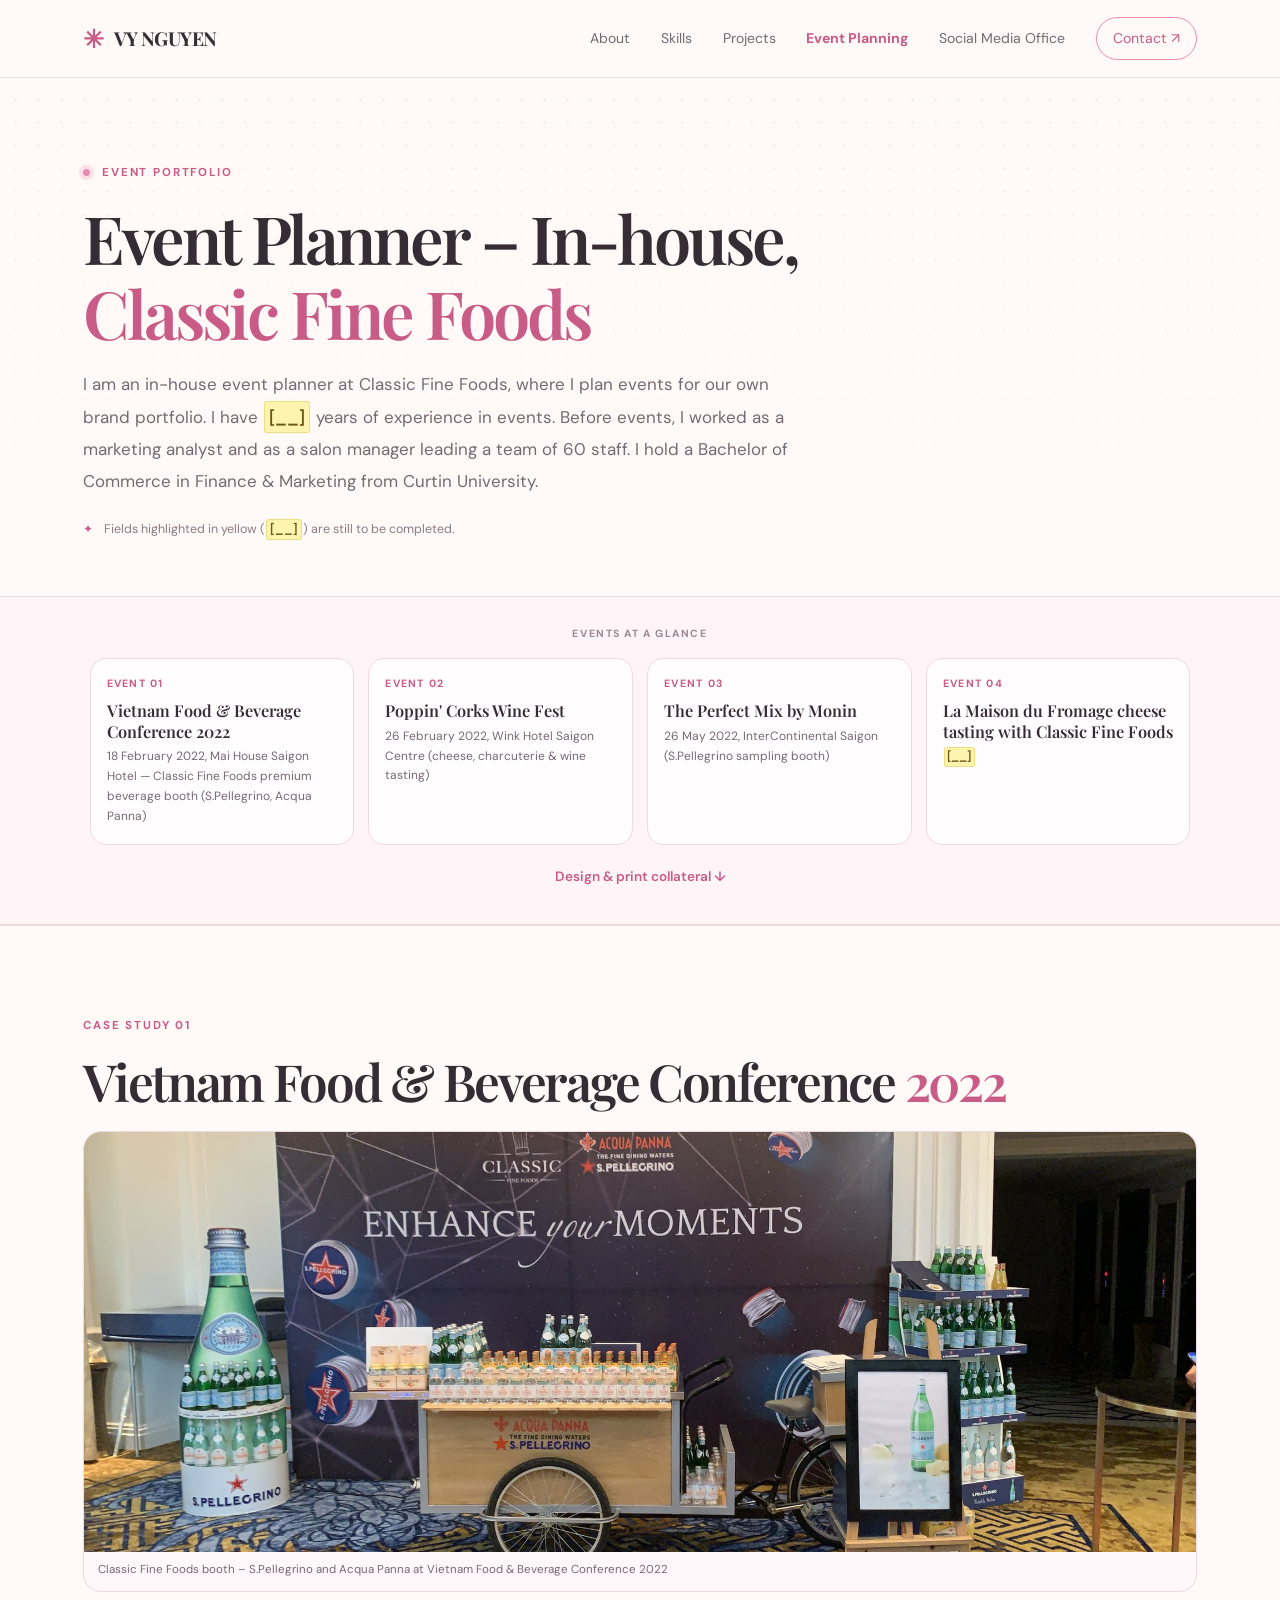
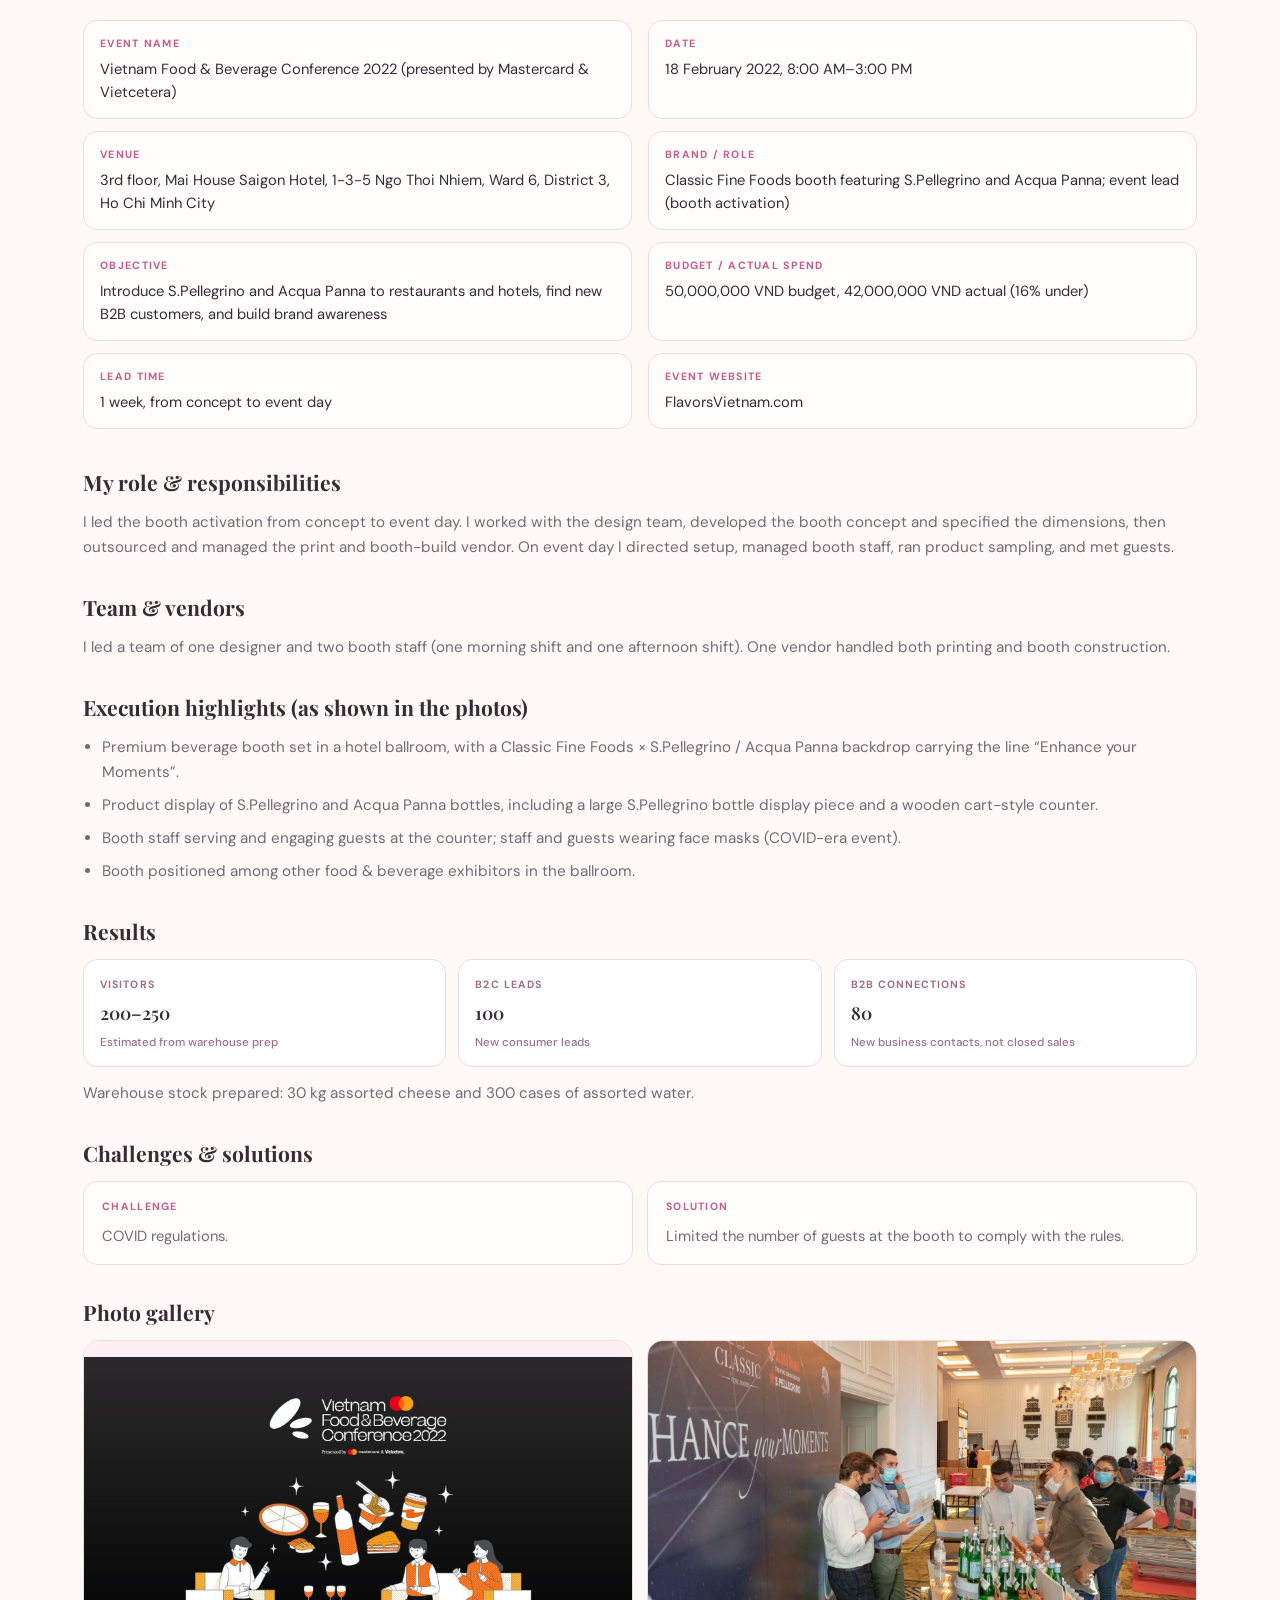
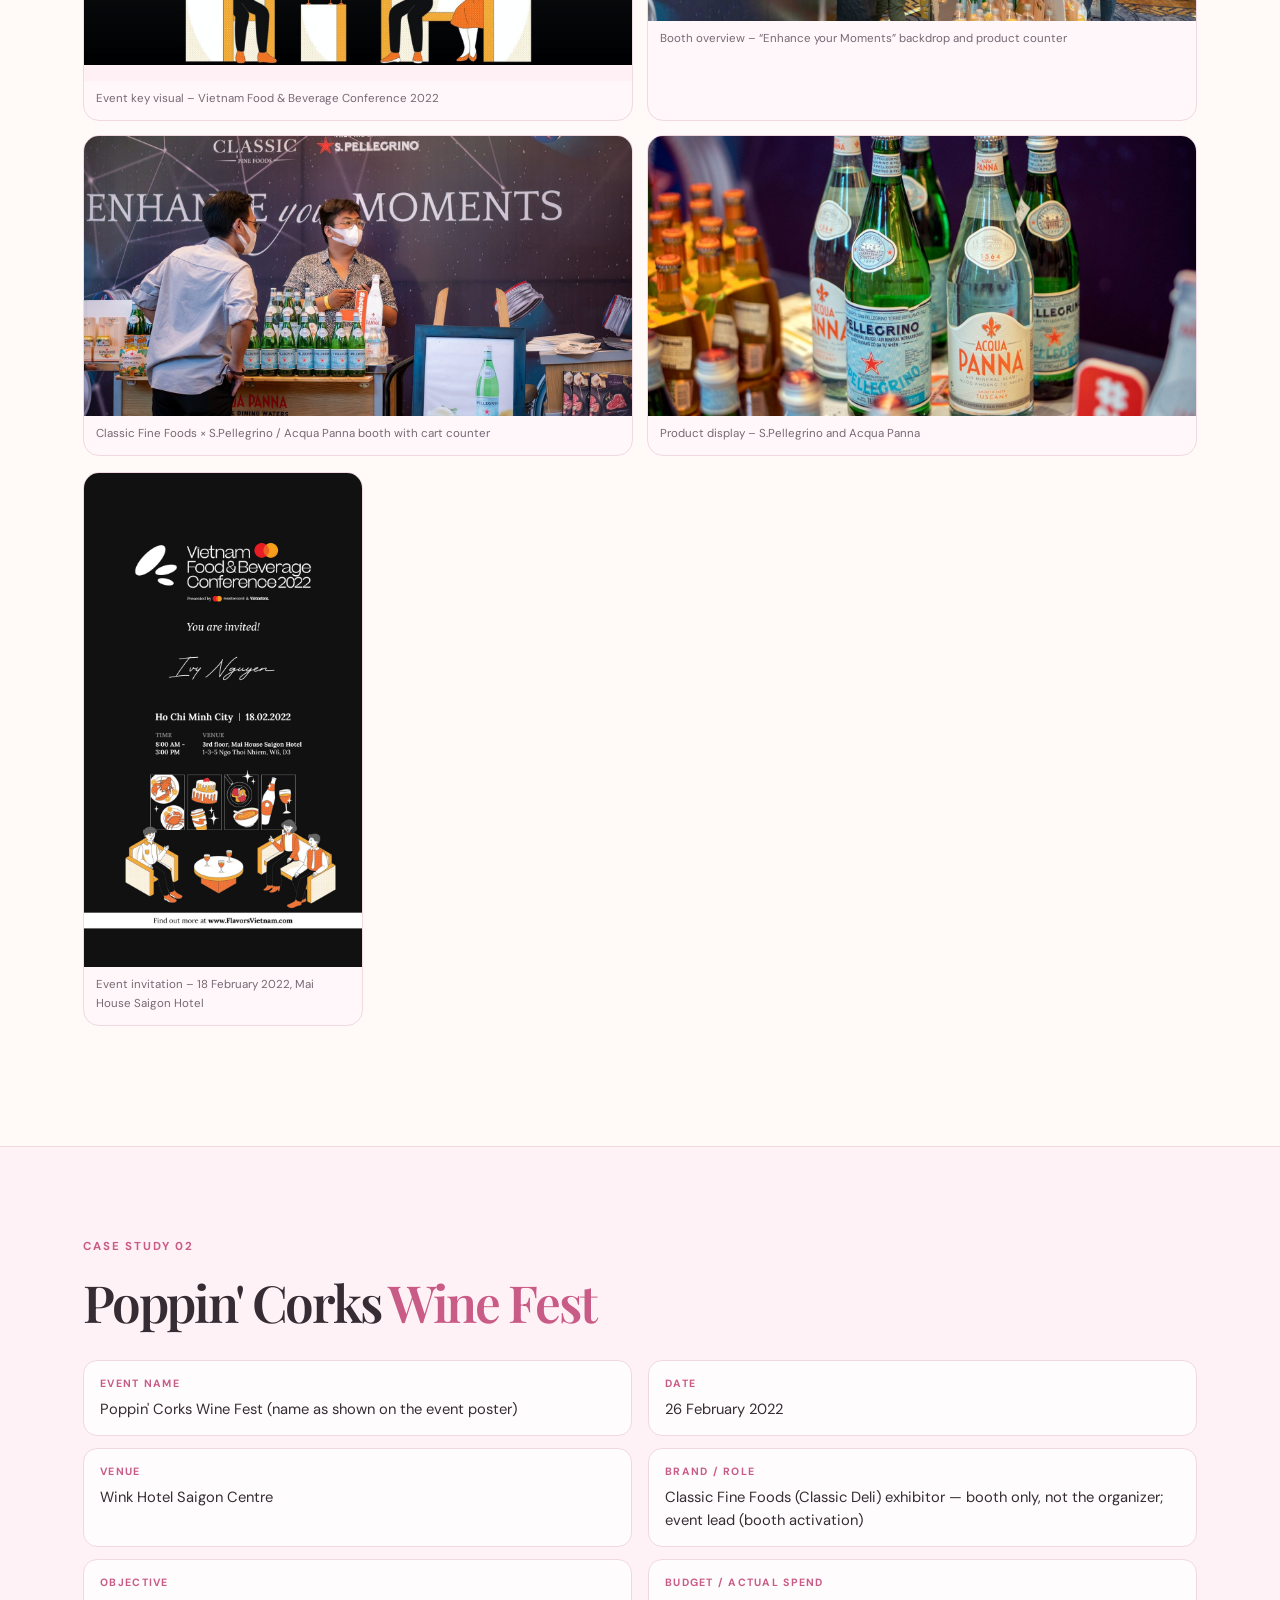
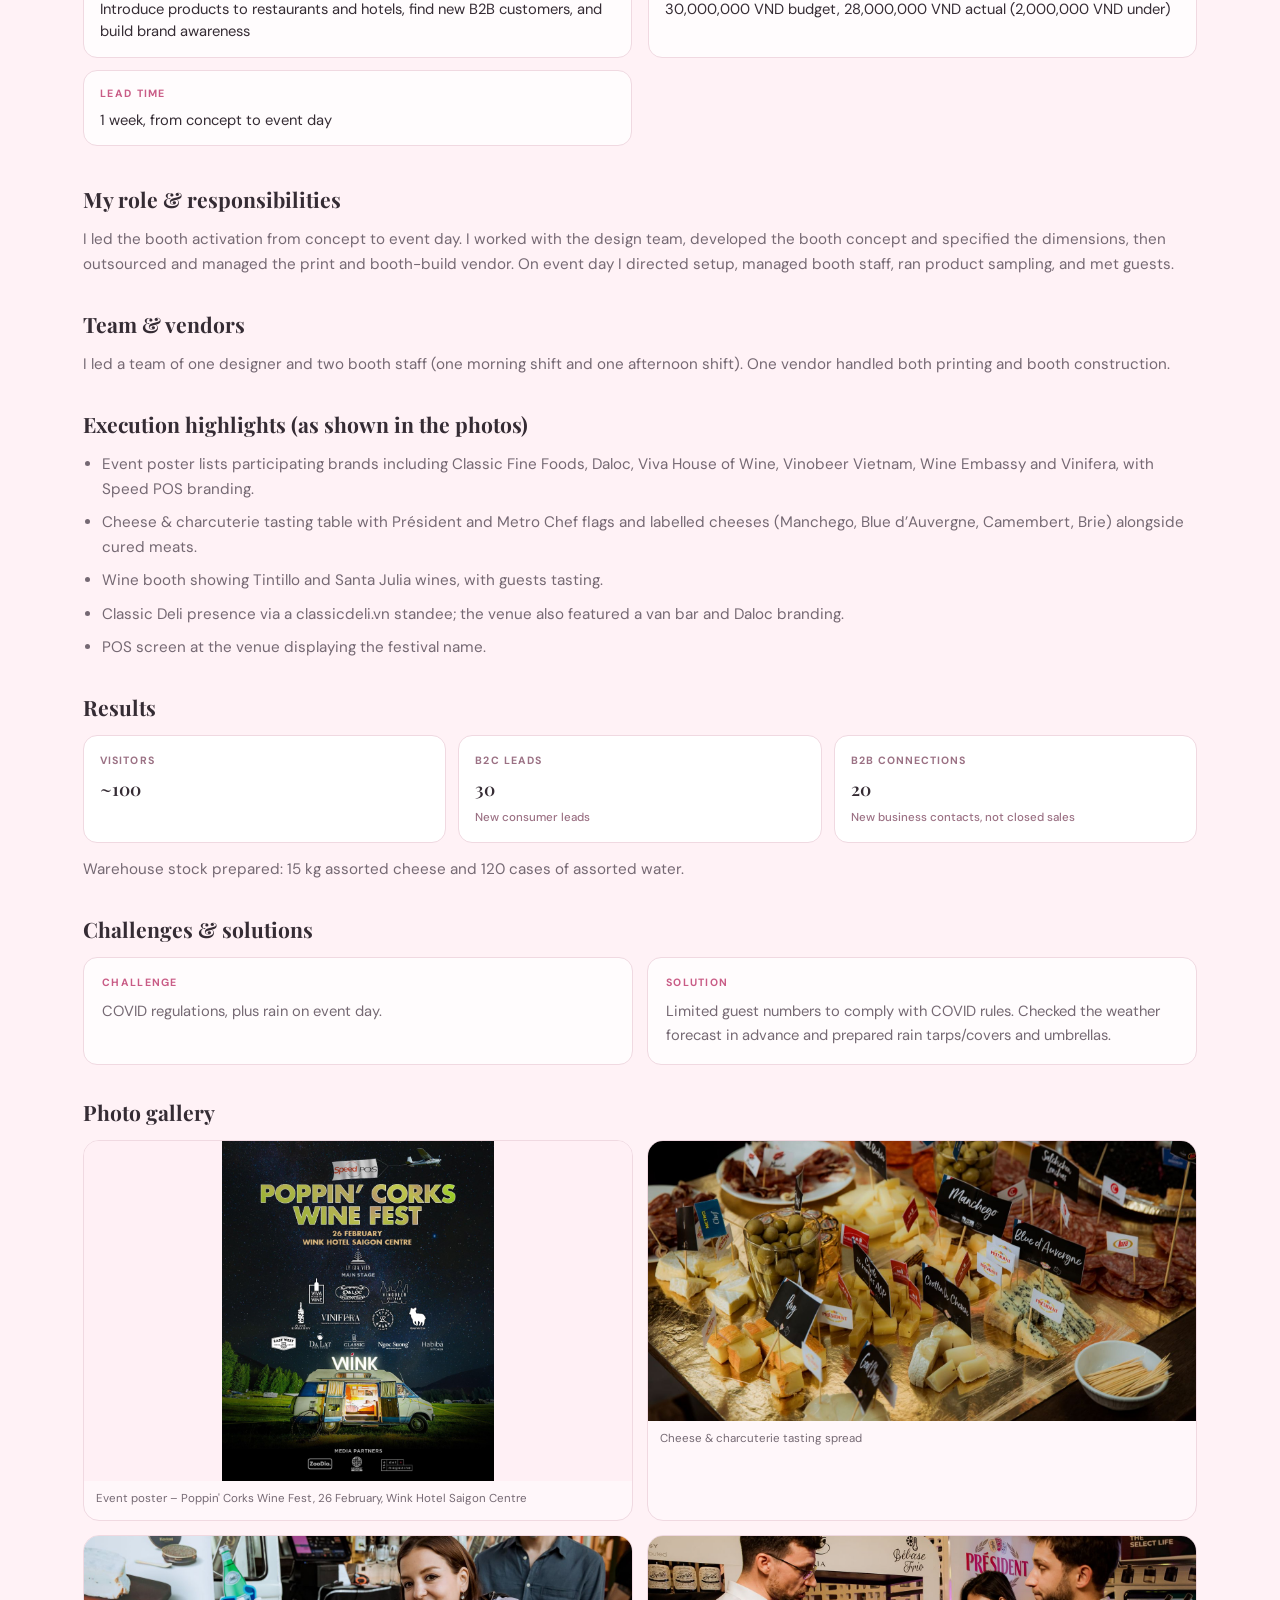
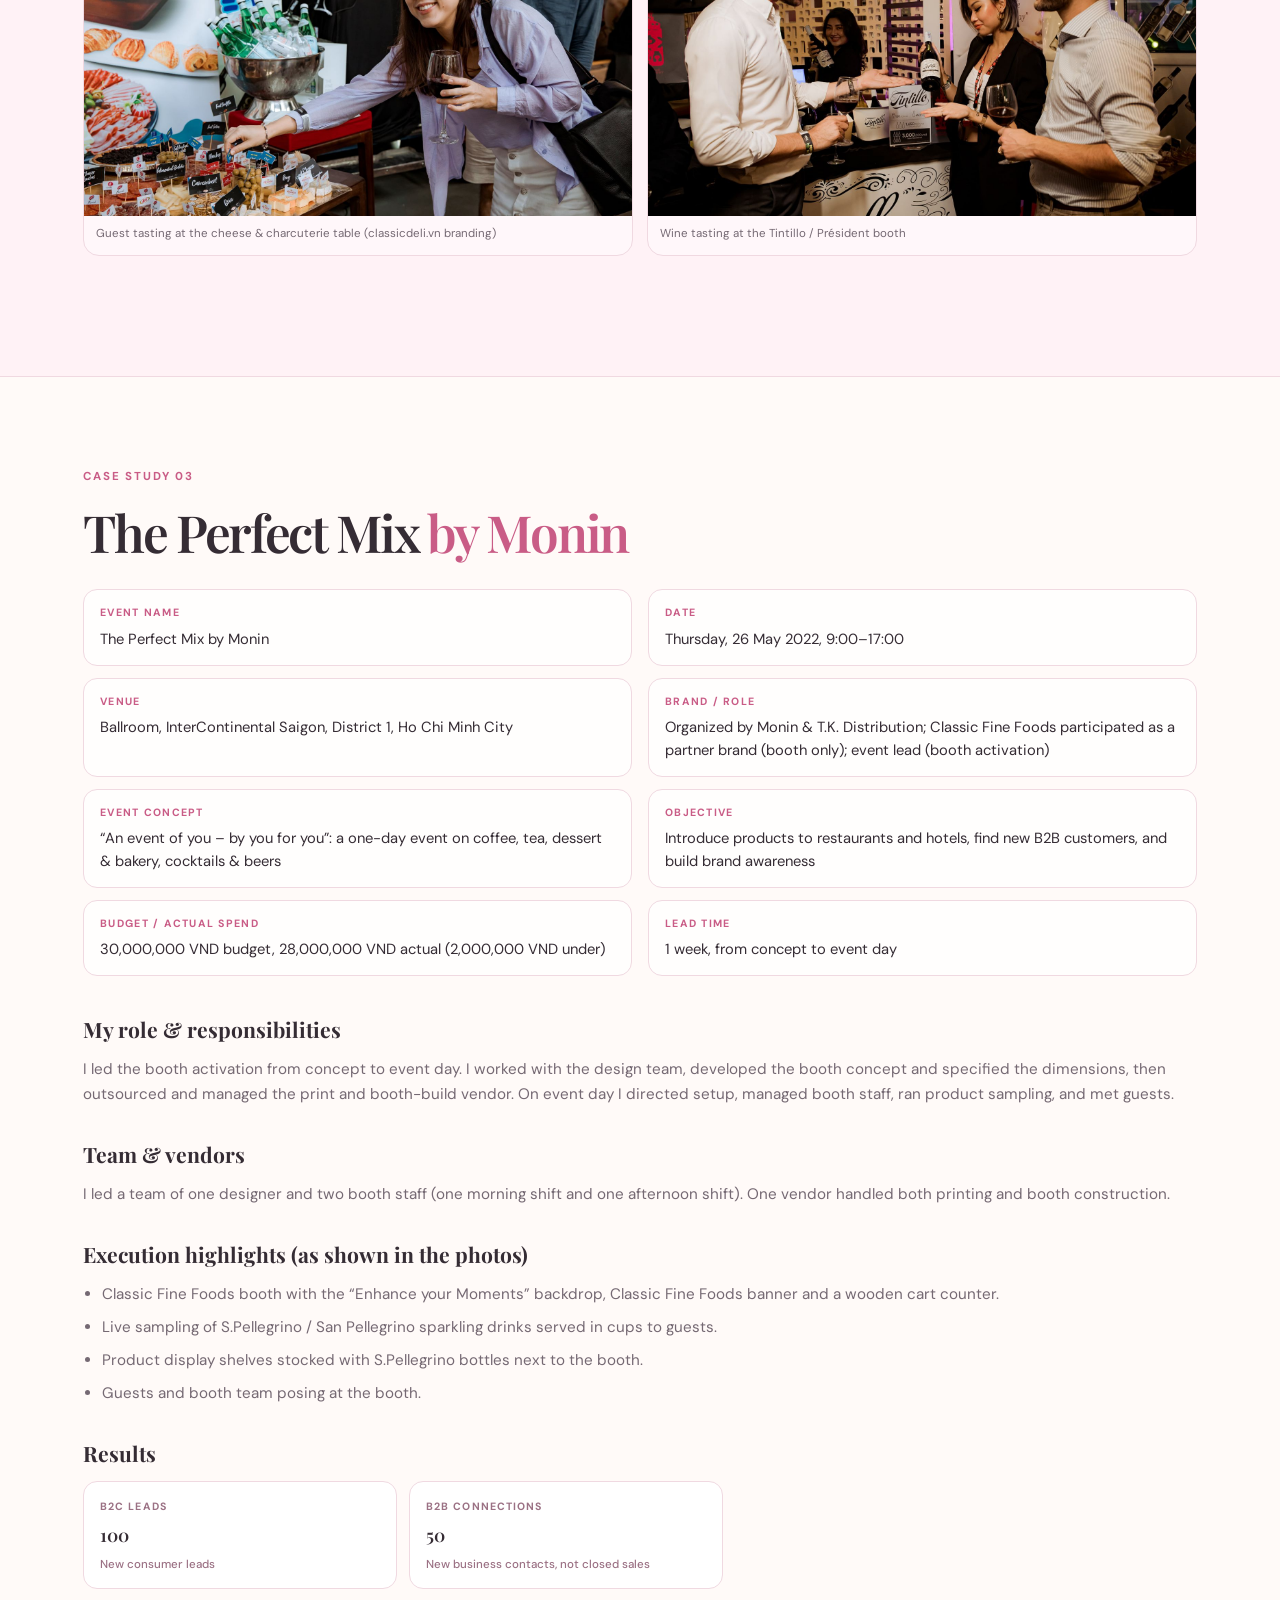
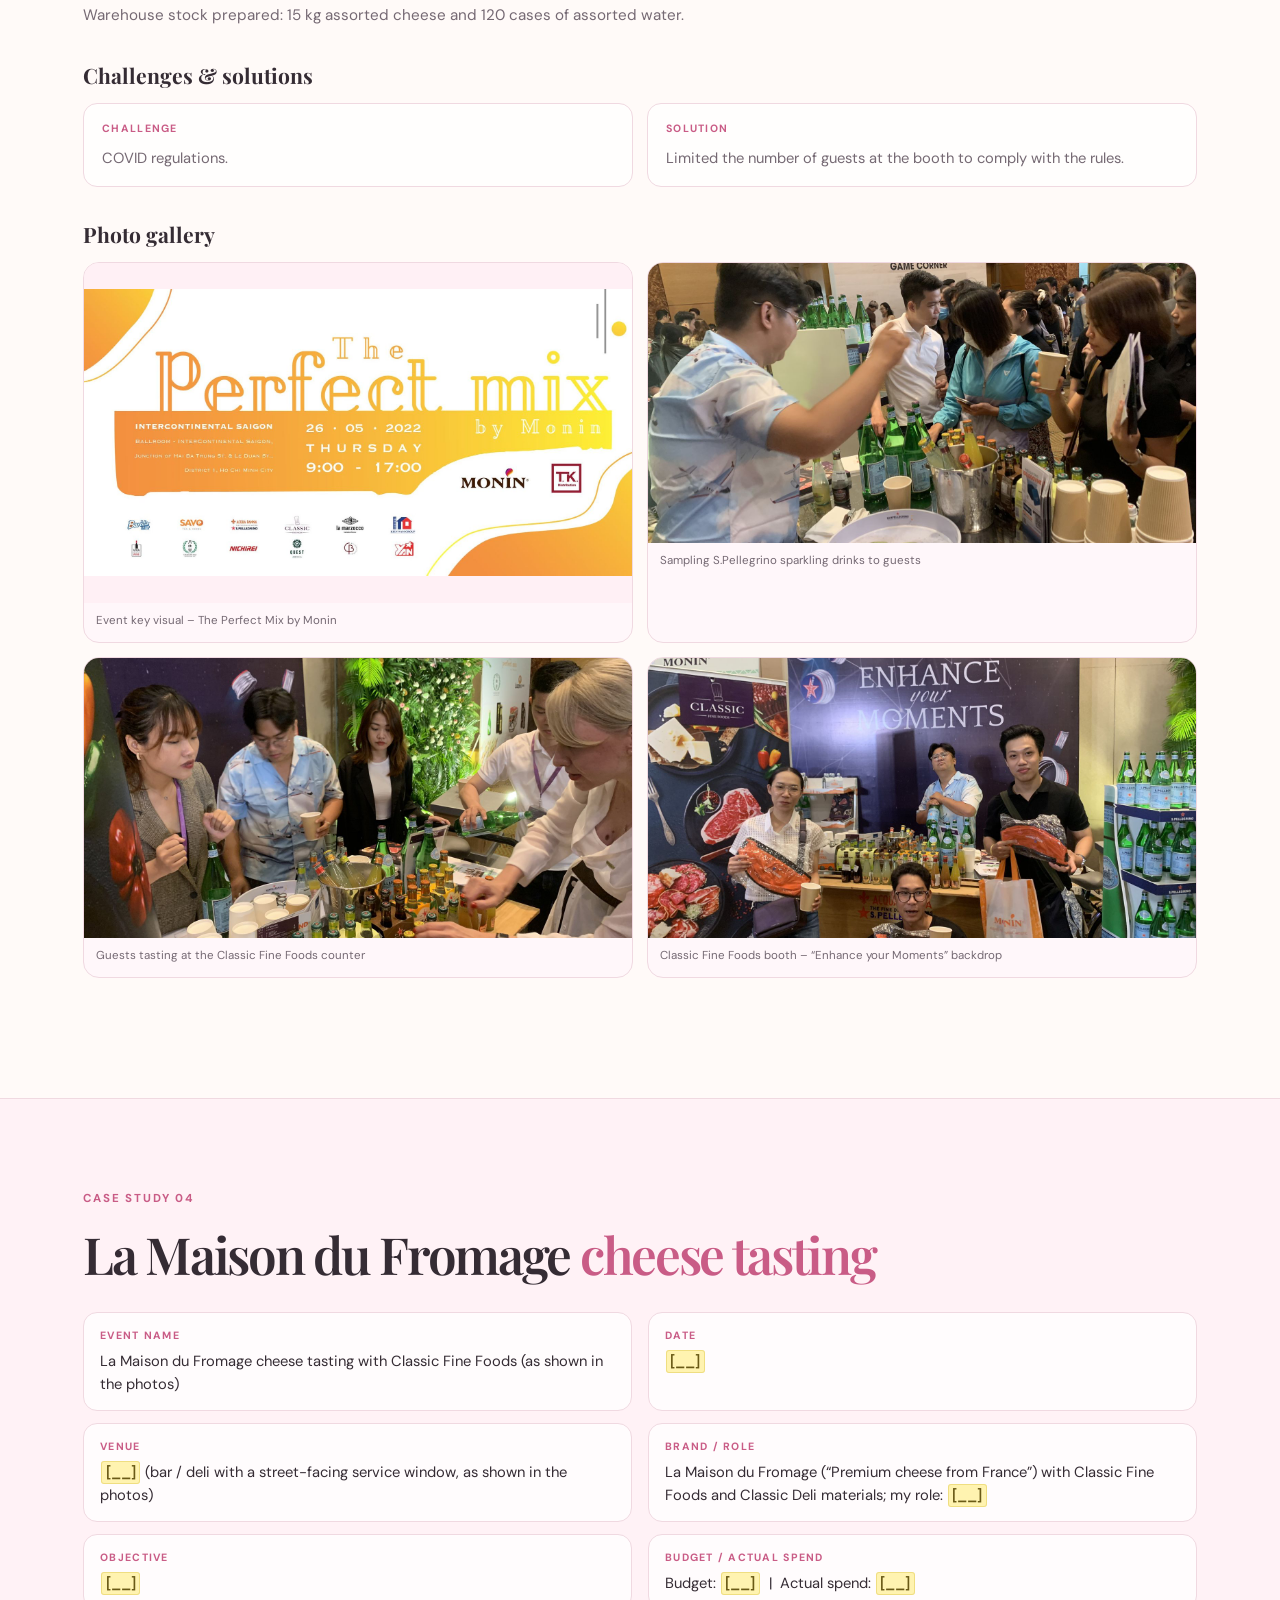
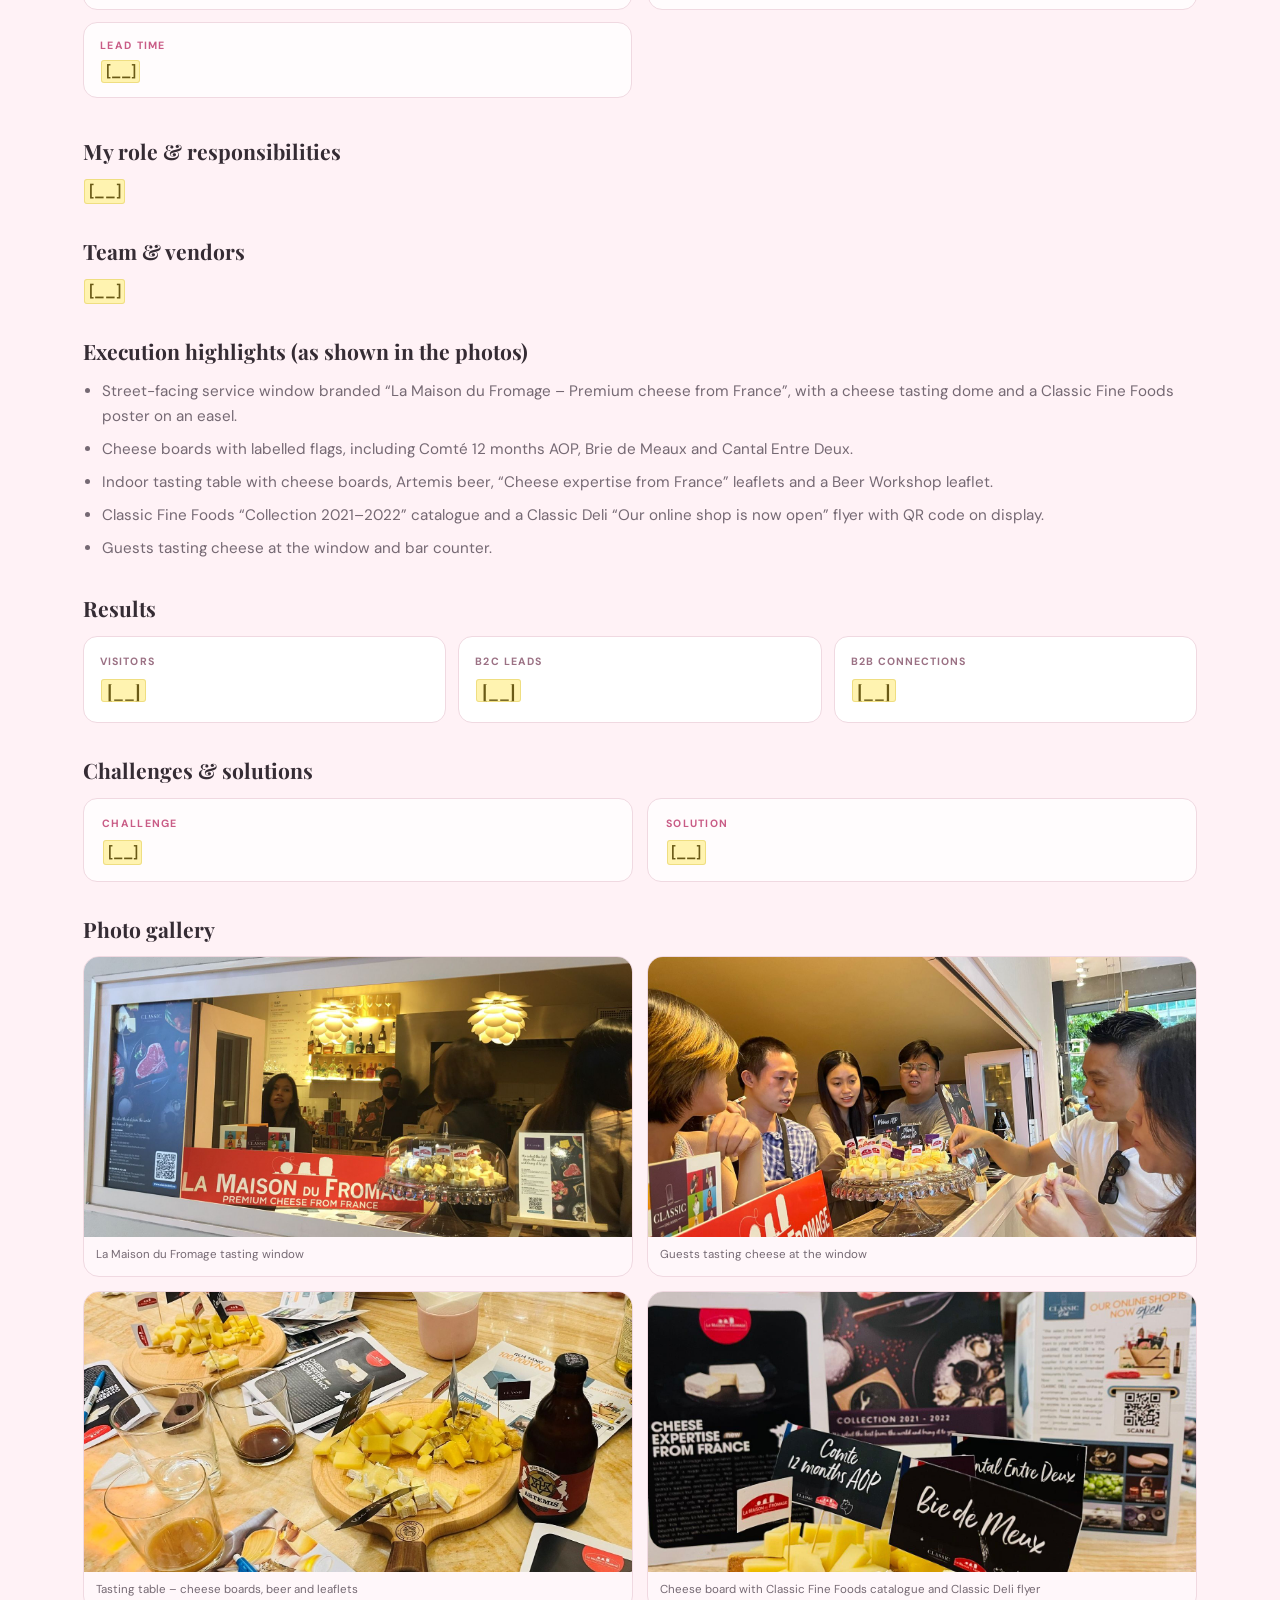
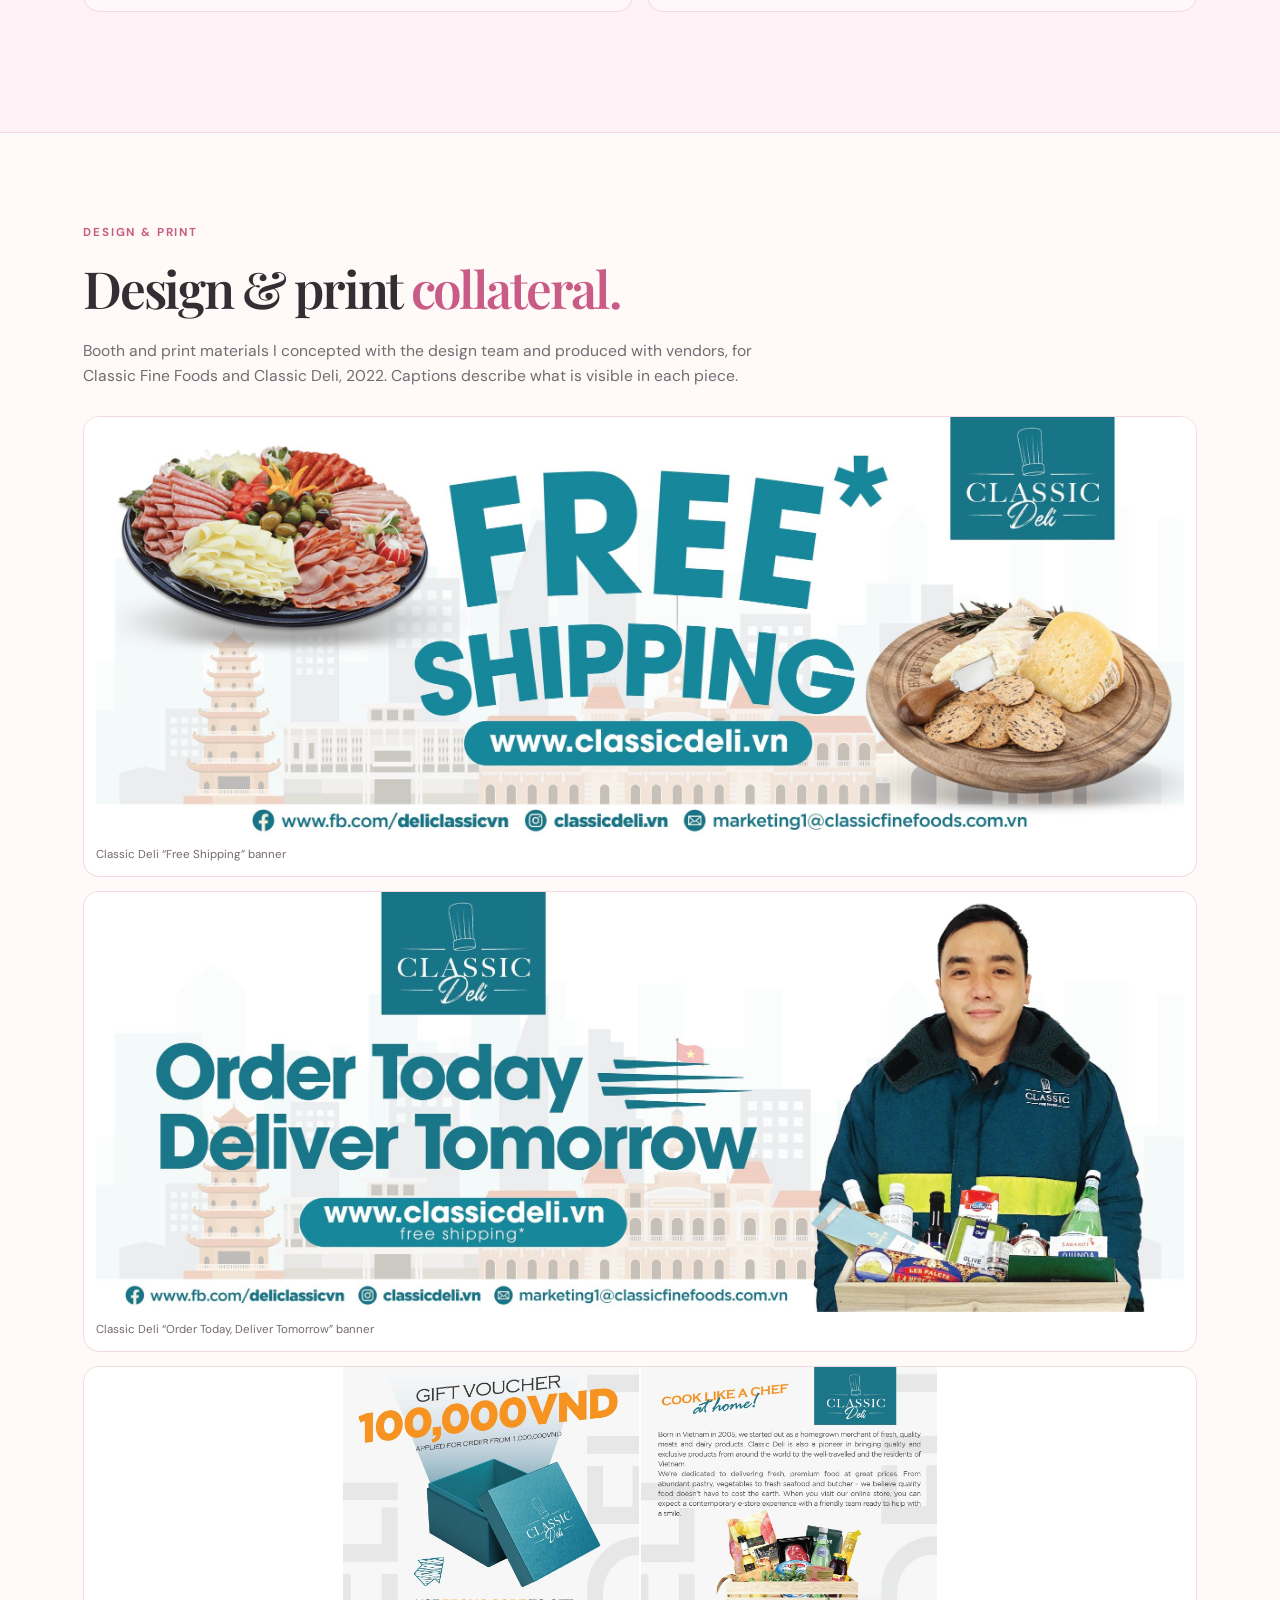
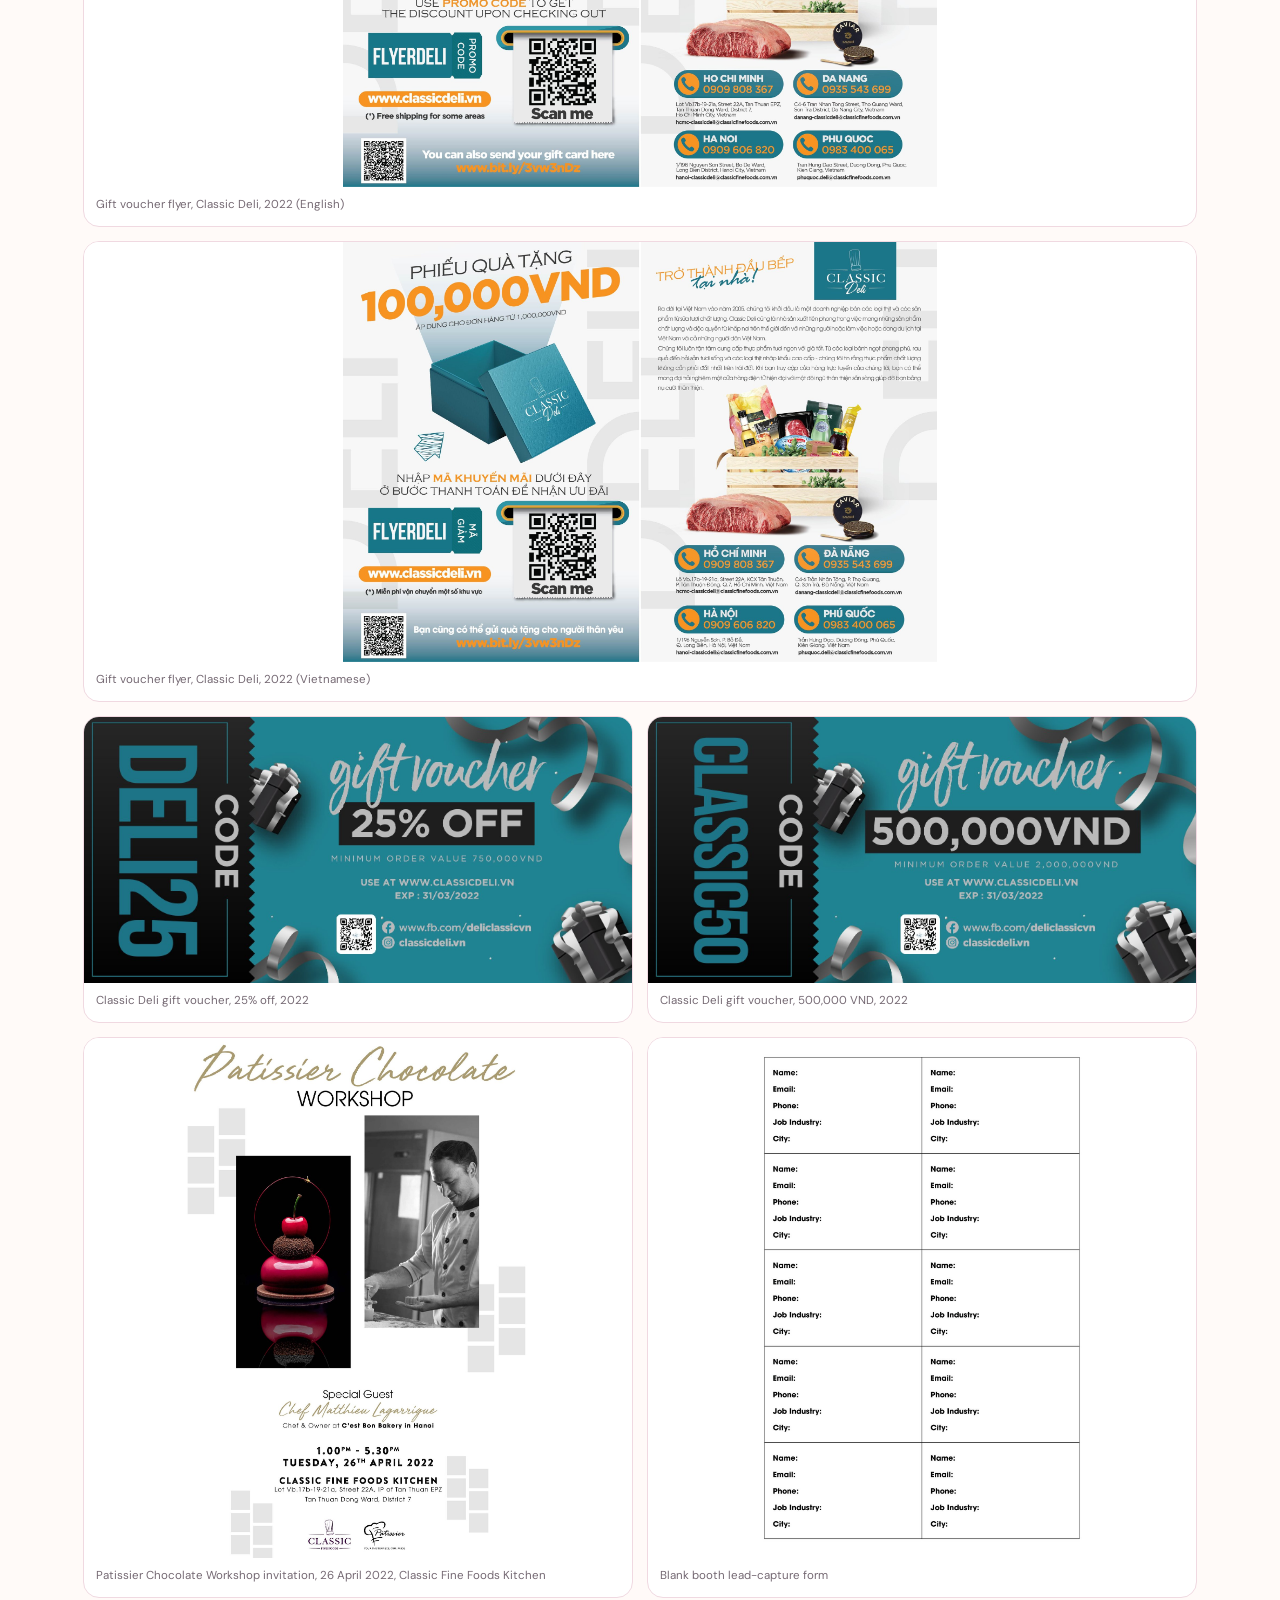
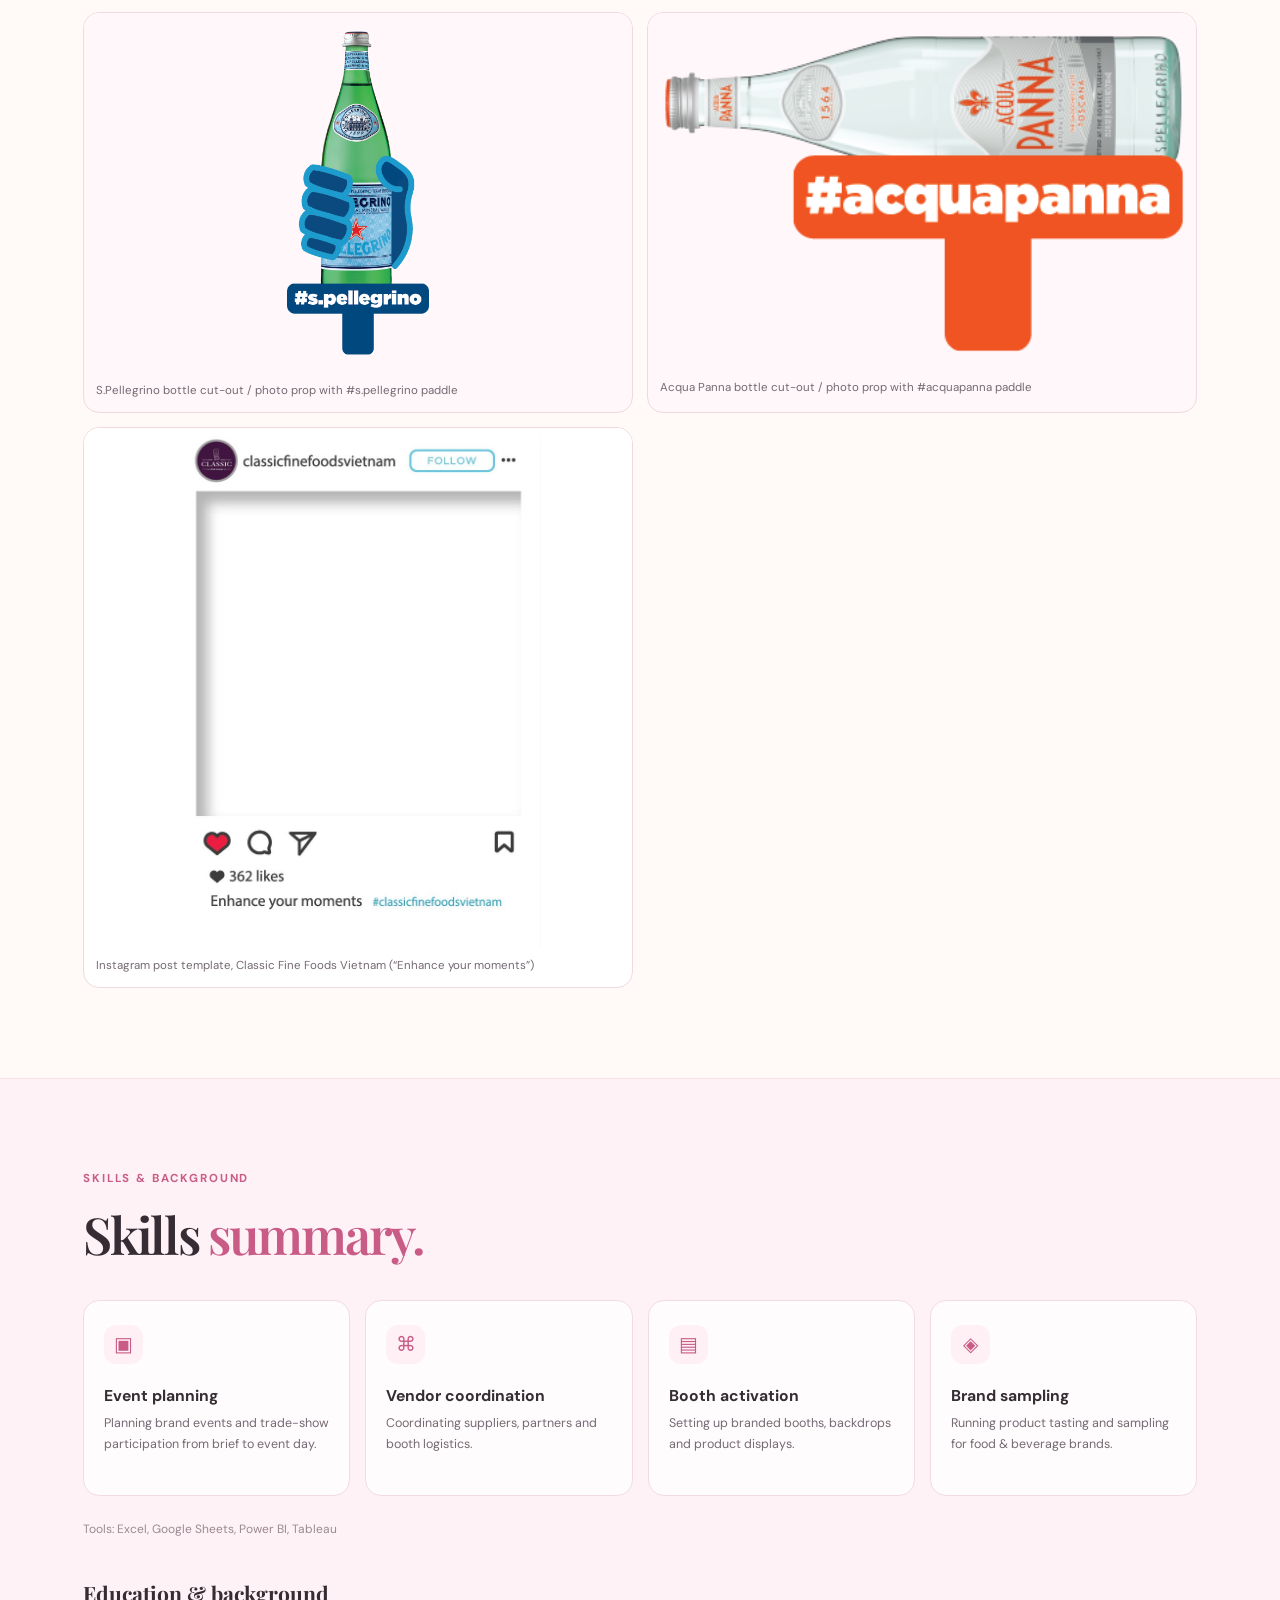
==== commit 4bd750bd: "Add the Social Media Office project to the portfolio Add a sage-and-cream project page, nav links, a" ====
--- a/events.html
+++ b/events.html
@@ -17,6 +17,7 @@
       <a href="index.html#skills">Skills</a>
       <a href="index.html#projects">Projects</a>
       <a href="events.html" aria-current="page">Event Planning</a>
+      <a href="social-media-office.html">Social Media Office</a>
       <a class="nav-contact" href="#contact">Contact ↗</a>
     </nav>
   </header>
--- a/style.css
+++ b/style.css
@@ -1206,6 +1206,10 @@
   margin-top: auto;
 }
 
+body.home .project-info > .project-link + .project-link {
+  margin-top: 0;
+}
+
 body.home .workstream-wrap {
   margin-top: 12px;
 }
@@ -1531,3 +1535,632 @@
 body.home .skill-card p {
   min-height: 0;
 }
+
+/* ==========================================================================
+   Social Media Office page and homepage card (sage + cream, no pink)
+   Scoped to body.smo so events.html keeps its existing styles.
+   Tokens match the body.home homepage redesign.
+   ========================================================================== */
+
+body.home .visual-smo {
+  padding: 0;
+  min-height: 290px;
+  background: #e6eee4;
+}
+
+body.home .visual-smo img {
+  width: 100%;
+  height: 100%;
+  min-height: 290px;
+  display: block;
+  object-fit: cover;
+  object-position: center 35%;
+}
+
+body.smo {
+  --ink: #2c322e;
+  --muted: #545c56;
+  --sage: #9aaf96;
+  --sage-accent: #5a7556;
+  --sage-text: #31543a;
+  --sage-pale: #eef2ea;
+  --sage-soft: #e4ebe0;
+  --cream: #f7f5ef;
+  --line: #d5ddd0;
+  --white: #ffffff;
+  --contact: #24362b;
+  --contact-text: #e8eee6;
+  --contact-eyebrow: #c5d4c2;
+  --footer: #56605a;
+  --shadow: 0 18px 55px rgba(44, 50, 46, .09);
+  margin: 0;
+  overflow-x: hidden;
+  background: var(--cream);
+  color: var(--ink);
+  font-family: "DM Sans", sans-serif;
+  font-size: 16px;
+  line-height: 1.65;
+}
+
+html:has(body.smo) {
+  scroll-behavior: smooth;
+  scroll-padding-top: 86px;
+  overflow-x: hidden;
+}
+
+body.smo a {
+  color: inherit;
+  text-decoration: none;
+}
+
+body.smo :focus-visible {
+  outline: 2px solid var(--sage-text);
+  outline-offset: 3px;
+}
+
+body.smo .skip-link {
+  position: absolute;
+  left: 12px;
+  top: -80px;
+  z-index: 40;
+  padding: 10px 16px;
+  border-radius: 999px;
+  background: var(--sage-text);
+  color: var(--white);
+  font-weight: 700;
+}
+
+body.smo .skip-link:focus {
+  top: 12px;
+}
+
+body.smo .site-header {
+  height: 78px;
+  padding: 0 max(6.5vw, 24px);
+  display: flex;
+  align-items: center;
+  justify-content: space-between;
+  position: sticky;
+  top: 0;
+  z-index: 20;
+  background: rgba(247, 245, 239, .92);
+  border-bottom: 1px solid rgba(213, 221, 208, .8);
+  backdrop-filter: blur(14px);
+}
+
+body.smo .brand {
+  display: inline-flex;
+  align-items: center;
+  min-height: 44px;
+  gap: 10px;
+  font-family: "Playfair Display", Georgia, serif;
+  font-size: 1.2rem;
+  font-weight: 700;
+  letter-spacing: -.03em;
+}
+
+body.smo .brand-mark {
+  color: var(--sage-text);
+  font-size: 1.55rem;
+}
+
+body.smo .nav {
+  display: flex;
+  align-items: center;
+  gap: clamp(8px, 1.6vw, 24px);
+  color: var(--muted);
+  font-size: 1rem;
+}
+
+body.smo .nav a {
+  display: inline-flex;
+  align-items: center;
+  min-height: 44px;
+  padding: 8px 6px;
+  font-size: 1rem;
+}
+
+body.smo .nav a:hover,
+body.smo .text-link:hover,
+body.smo .project-link:hover {
+  color: var(--sage-text);
+}
+
+body.smo .nav a[aria-current="page"] {
+  color: var(--sage-text);
+  font-weight: 700;
+}
+
+body.smo .nav-contact {
+  padding: 0 16px;
+  border: 1px solid var(--sage);
+  border-radius: 999px;
+  color: var(--sage-text);
+  font-weight: 600;
+}
+
+body.smo .menu-toggle {
+  display: none;
+  width: 44px;
+  height: 44px;
+  border: 0;
+  background: transparent;
+  font-size: 1.5rem;
+  color: var(--ink);
+  cursor: pointer;
+}
+
+body.smo .section {
+  width: min(1120px, 87%);
+  margin: 0 auto;
+}
+
+body.smo .eyebrow {
+  margin: 0 0 18px;
+  color: var(--sage-text);
+  font-size: .75rem;
+  font-weight: 700;
+  letter-spacing: .16em;
+  text-transform: uppercase;
+}
+
+body.smo .eyebrow-dot {
+  display: inline-block;
+  width: 7px;
+  height: 7px;
+  margin-right: 7px;
+  border-radius: 50%;
+  background: var(--sage);
+  box-shadow: 0 0 0 4px var(--sage-pale);
+}
+
+body.smo h1,
+body.smo h2 {
+  font-family: "Playfair Display", Georgia, serif;
+  font-weight: 600;
+  letter-spacing: -.045em;
+  line-height: 1.13;
+}
+
+body.smo h1 span,
+body.smo h2 span {
+  color: var(--sage-text);
+}
+
+body.smo .page-hero {
+  padding-top: 85px;
+  padding-bottom: 56px;
+  position: relative;
+}
+
+body.smo .page-hero::before {
+  content: "";
+  position: absolute;
+  inset: 10px -8vw 0;
+  z-index: -1;
+  background-image: radial-gradient(#d0d9cb 1.15px, transparent 1.15px);
+  background-size: 23px 23px;
+  opacity: .55;
+  mask-image: linear-gradient(to bottom, black, transparent 92%);
+}
+
+body.smo .page-hero h1 {
+  max-width: 860px;
+  margin-bottom: 18px;
+  font-size: clamp(2.6rem, 5.2vw, 4.3rem);
+}
+
+body.smo .page-hero .hero-description {
+  max-width: 720px;
+  color: var(--muted);
+  font-size: 1.06rem;
+  line-height: 1.9;
+}
+
+body.smo .hero-note {
+  margin-top: 22px;
+  color: var(--muted);
+  font-size: .86rem;
+}
+
+body.smo .sparkle {
+  color: var(--sage-text);
+  margin-right: 8px;
+}
+
+body.smo .smo-band {
+  border-top: 1px solid var(--line);
+  background: var(--cream);
+}
+
+body.smo .event-case {
+  padding-top: 90px;
+  padding-bottom: 90px;
+}
+
+body.smo .section-heading h2 {
+  max-width: 860px;
+  margin-bottom: 28px;
+  font-size: clamp(2rem, 4vw, 3.2rem);
+}
+
+body.smo .event-hero-shot,
+body.smo .event-gallery figure {
+  background: var(--sage-pale);
+  border-color: var(--line);
+}
+
+body.smo .event-hero-shot.smo-shot img {
+  height: auto;
+  max-height: 640px;
+  object-fit: contain;
+  background: var(--white);
+}
+
+body.smo .event-facts dt,
+body.smo .smo-bots .glance-num {
+  color: var(--sage-text);
+}
+
+body.smo .event-facts > div,
+body.smo .smo-bots article {
+  background: rgba(255, 255, 255, .85);
+  border-color: var(--line);
+}
+
+body.smo .event-facts > div:last-child {
+  grid-column: 1 / -1;
+}
+
+body.smo .event-block h3 {
+  color: var(--ink);
+}
+
+body.smo .event-block > p,
+body.smo .event-block li,
+body.smo .event-hero-shot figcaption,
+body.smo .event-gallery figcaption {
+  color: var(--muted);
+}
+
+body.smo .smo-bots {
+  display: grid;
+  grid-template-columns: repeat(4, 1fr);
+  gap: 14px;
+  margin: 0 0 36px;
+}
+
+body.smo .smo-bots article {
+  margin: 0;
+  padding: 16px 16px 18px;
+  border: 1px solid var(--line);
+  border-radius: 16px;
+}
+
+body.smo .smo-bots .glance-num {
+  display: block;
+  margin-bottom: 8px;
+  font-size: .66rem;
+  font-weight: 700;
+  letter-spacing: .12em;
+  text-transform: uppercase;
+}
+
+body.smo .smo-bots strong {
+  display: block;
+  margin-bottom: 6px;
+  font-family: "Playfair Display", Georgia, serif;
+  font-size: 1.15rem;
+  line-height: 1.25;
+  font-weight: 600;
+}
+
+body.smo .smo-bots p {
+  margin: 0;
+  color: var(--muted);
+  font-size: .85rem;
+}
+
+body.smo .event-gallery.smo-gallery {
+  grid-template-columns: 1fr;
+}
+
+body.smo .event-gallery.smo-gallery figure.wide {
+  grid-column: 1 / -1;
+}
+
+body.smo .event-gallery.smo-gallery img {
+  height: auto;
+  max-height: 620px;
+  object-fit: contain;
+  background: var(--white);
+  image-rendering: auto;
+}
+
+body.smo .project-link {
+  color: var(--sage-text);
+  font-size: 1rem;
+  font-weight: 700;
+}
+
+body.smo .contact-section {
+  padding-top: 85px;
+  padding-bottom: 85px;
+}
+
+body.smo .contact-panel {
+  padding: 58px 30px;
+  border-radius: 24px;
+  background: var(--contact);
+  color: white;
+  text-align: center;
+  position: relative;
+  overflow: hidden;
+}
+
+body.smo .contact-panel::before,
+body.smo .contact-panel::after {
+  content: "✳";
+  position: absolute;
+  color: #8aa286;
+  opacity: .35;
+  font-size: 7rem;
+  pointer-events: none;
+}
+
+body.smo .contact-panel::before {
+  top: -35px;
+  left: 7%;
+}
+
+body.smo .contact-panel::after {
+  bottom: -55px;
+  right: 7%;
+}
+
+body.smo .contact-panel > * {
+  position: relative;
+  z-index: 1;
+}
+
+body.smo .contact-panel .eyebrow {
+  color: var(--contact-eyebrow);
+}
+
+body.smo .contact-panel h2 {
+  max-width: 650px;
+  margin: 0 auto 14px;
+  font-size: clamp(2rem, 4vw, 3.2rem);
+}
+
+body.smo .contact-panel > p:not(.eyebrow) {
+  max-width: 560px;
+  margin: 0 auto 25px;
+  color: var(--contact-text);
+  font-size: 1rem;
+}
+
+body.smo .button {
+  min-height: 47px;
+  padding: 12px 19px;
+  display: inline-flex;
+  align-items: center;
+  justify-content: center;
+  gap: 14px;
+  border-radius: 999px;
+  font-size: .88rem;
+  font-weight: 700;
+  transition: transform .2s, box-shadow .2s;
+}
+
+body.smo .button:hover {
+  transform: translateY(-2px);
+  box-shadow: 0 9px 22px rgba(44, 50, 46, .16);
+}
+
+body.smo .button-light {
+  background: white;
+  color: #2c4e36;
+}
+
+body.smo .contact-email {
+  display: flex;
+  align-items: center;
+  justify-content: center;
+  min-height: 44px;
+  margin-top: 10px;
+  color: var(--contact-text);
+  font-size: 1rem;
+}
+
+body.smo .site-footer {
+  min-height: 82px;
+  padding: 20px max(6.5vw, 24px);
+  display: flex;
+  align-items: center;
+  justify-content: space-between;
+  gap: 20px;
+  border-top: 1px solid var(--line);
+  color: var(--footer);
+  font-size: 1rem;
+}
+
+body.smo .site-footer .brand {
+  color: var(--ink);
+  font-size: 1rem;
+}
+
+body.smo .site-footer > a:last-child {
+  color: var(--sage-text);
+  min-height: 44px;
+  display: inline-flex;
+  align-items: center;
+  font-weight: 700;
+}
+
+@media (max-width: 850px) {
+  body.smo .smo-bots {
+    grid-template-columns: repeat(2, 1fr);
+  }
+}
+
+@media (max-width: 650px) {
+  body.smo .site-header {
+    height: 68px;
+  }
+
+  body.smo .menu-toggle {
+    display: grid;
+    place-items: center;
+  }
+
+  body.smo .nav {
+    display: none;
+    position: absolute;
+    top: 67px;
+    left: 0;
+    right: 0;
+    padding: 12px 7% 20px;
+    align-items: stretch;
+    flex-direction: column;
+    gap: 4px;
+    background: var(--cream);
+    border-bottom: 1px solid var(--line);
+  }
+
+  body.smo .nav.nav-open {
+    display: flex;
+  }
+
+  body.smo .nav a {
+    min-height: 44px;
+    padding: 10px 4px;
+  }
+
+  body.smo .nav-contact {
+    align-self: flex-start;
+    padding: 0 16px;
+  }
+
+  body.smo .section {
+    width: 88%;
+  }
+
+  body.smo .page-hero {
+    padding-top: 58px;
+    padding-bottom: 40px;
+  }
+
+  body.smo .page-hero h1 {
+    font-size: clamp(2.3rem, 12vw, 3.4rem);
+  }
+
+  body.smo .event-case {
+    padding-top: 70px;
+    padding-bottom: 70px;
+  }
+
+  body.smo .contact-section {
+    padding-top: 60px;
+    padding-bottom: 60px;
+  }
+
+  body.smo .contact-panel {
+    padding: 48px 22px 56px;
+  }
+
+  body.smo .contact-panel::before,
+  body.smo .contact-panel::after {
+    font-size: 4.2rem;
+    opacity: .22;
+  }
+
+  body.smo .contact-panel::after {
+    bottom: -36px;
+    right: 6%;
+  }
+
+  body.smo .site-footer {
+    flex-wrap: wrap;
+    justify-content: center;
+    text-align: center;
+  }
+
+  body.smo .site-footer > span {
+    order: 3;
+    width: 100%;
+  }
+}
+
+@media (prefers-reduced-motion: reduce) {
+  html:has(body.smo) {
+    scroll-behavior: auto;
+  }
+
+  body.smo *,
+  body.smo *::before,
+  body.smo *::after {
+    transition-duration: .01ms !important;
+  }
+}
+
+@media (max-width: 900px) {
+  /* Six nav items need a menu earlier than the original 650px breakpoint. */
+  .site-header { height: 68px; }
+  .menu-toggle { display: block; }
+  .nav {
+    display: none;
+    position: absolute;
+    top: 67px;
+    left: 0;
+    right: 0;
+    padding: 20px 7%;
+    align-items: stretch;
+    flex-direction: column;
+    gap: 17px;
+    background: #fffaf8;
+    border-bottom: 1px solid var(--line);
+  }
+  .nav.nav-open { display: flex; }
+  .nav-contact { align-self: flex-start; }
+
+  body.home .site-header,
+  body.smo .site-header { height: 68px; }
+
+  body.home .menu-toggle,
+  body.smo .menu-toggle {
+    display: grid;
+    place-items: center;
+  }
+
+  body.home .nav,
+  body.smo .nav {
+    display: none;
+    position: absolute;
+    top: 67px;
+    left: 0;
+    right: 0;
+    padding: 12px 7% 20px;
+    align-items: stretch;
+    flex-direction: column;
+    gap: 4px;
+    background: var(--cream);
+    border-bottom: 1px solid var(--line);
+  }
+
+  body.home .nav.nav-open,
+  body.smo .nav.nav-open { display: flex; }
+
+  body.home .nav a,
+  body.smo .nav a {
+    min-height: 44px;
+    padding: 10px 4px;
+  }
+
+  body.home .nav-contact,
+  body.smo .nav-contact {
+    align-self: flex-start;
+    padding: 0 16px;
+  }
+}
+
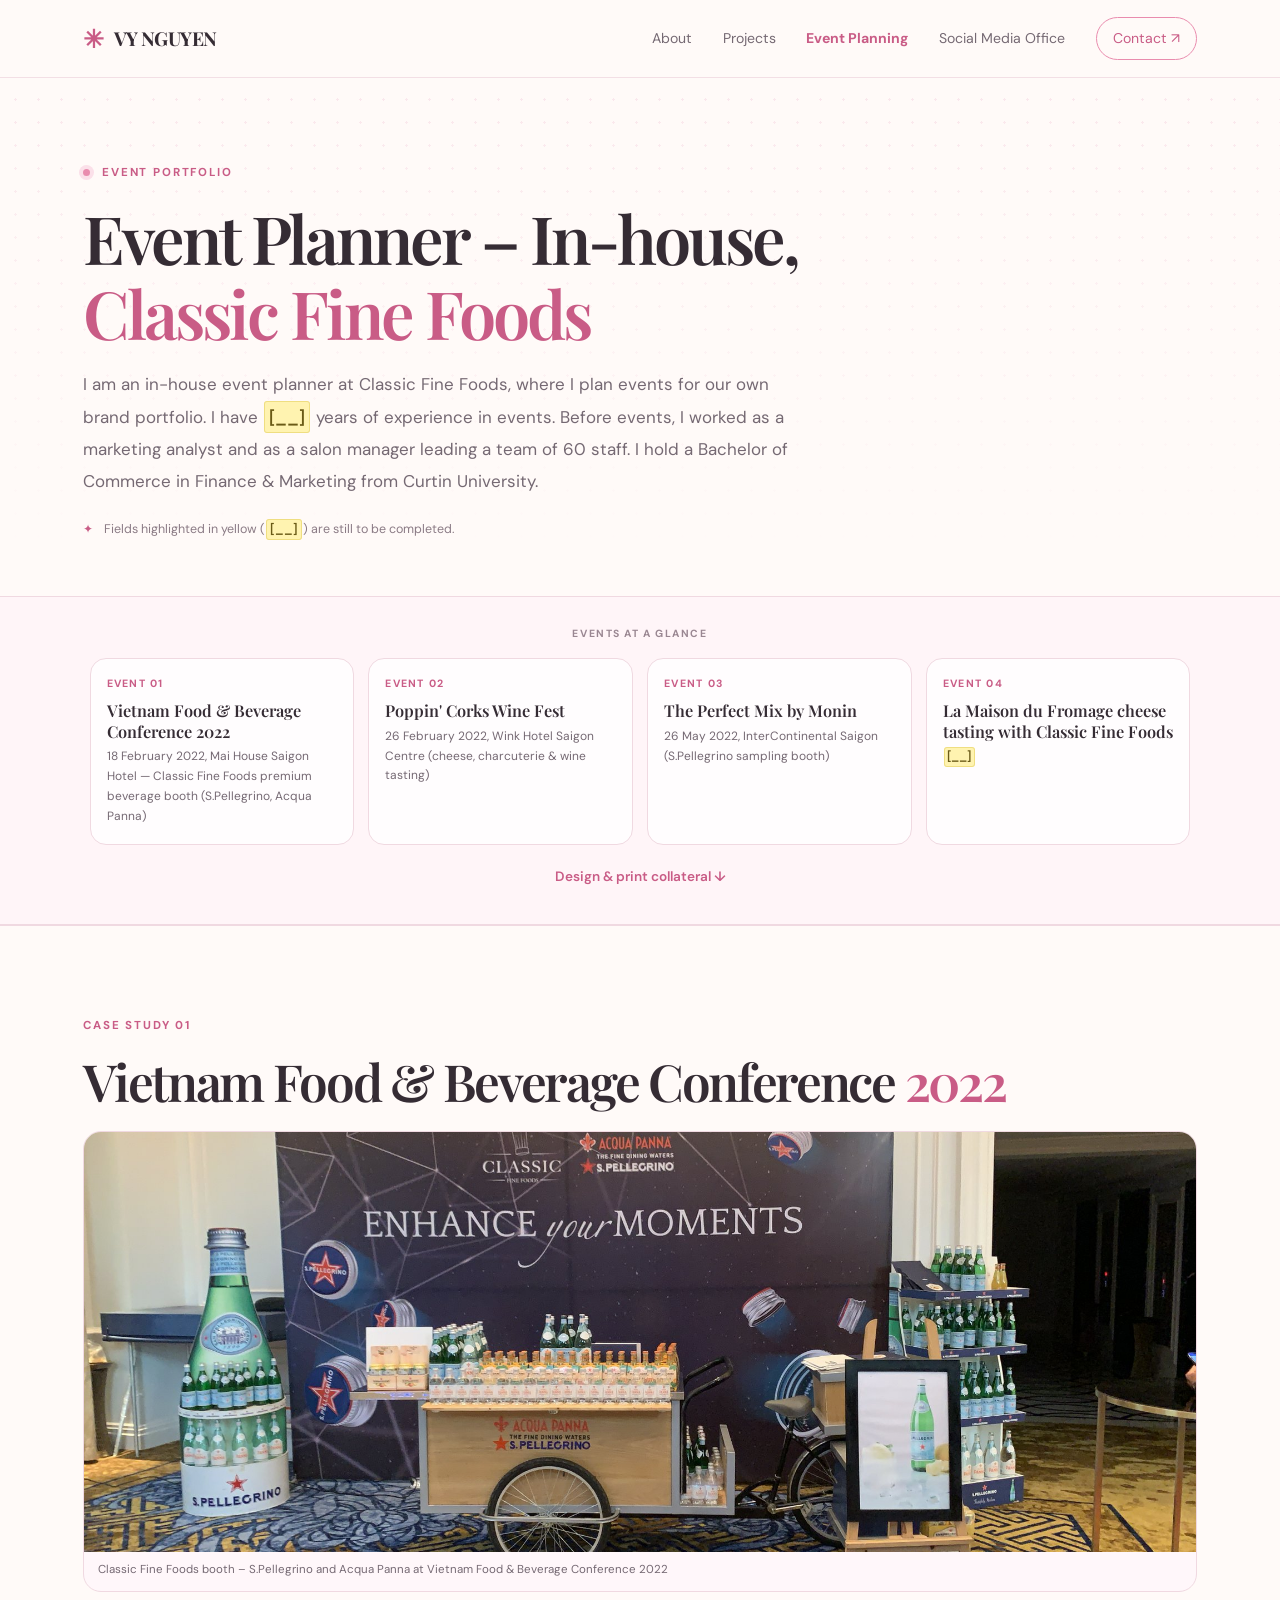
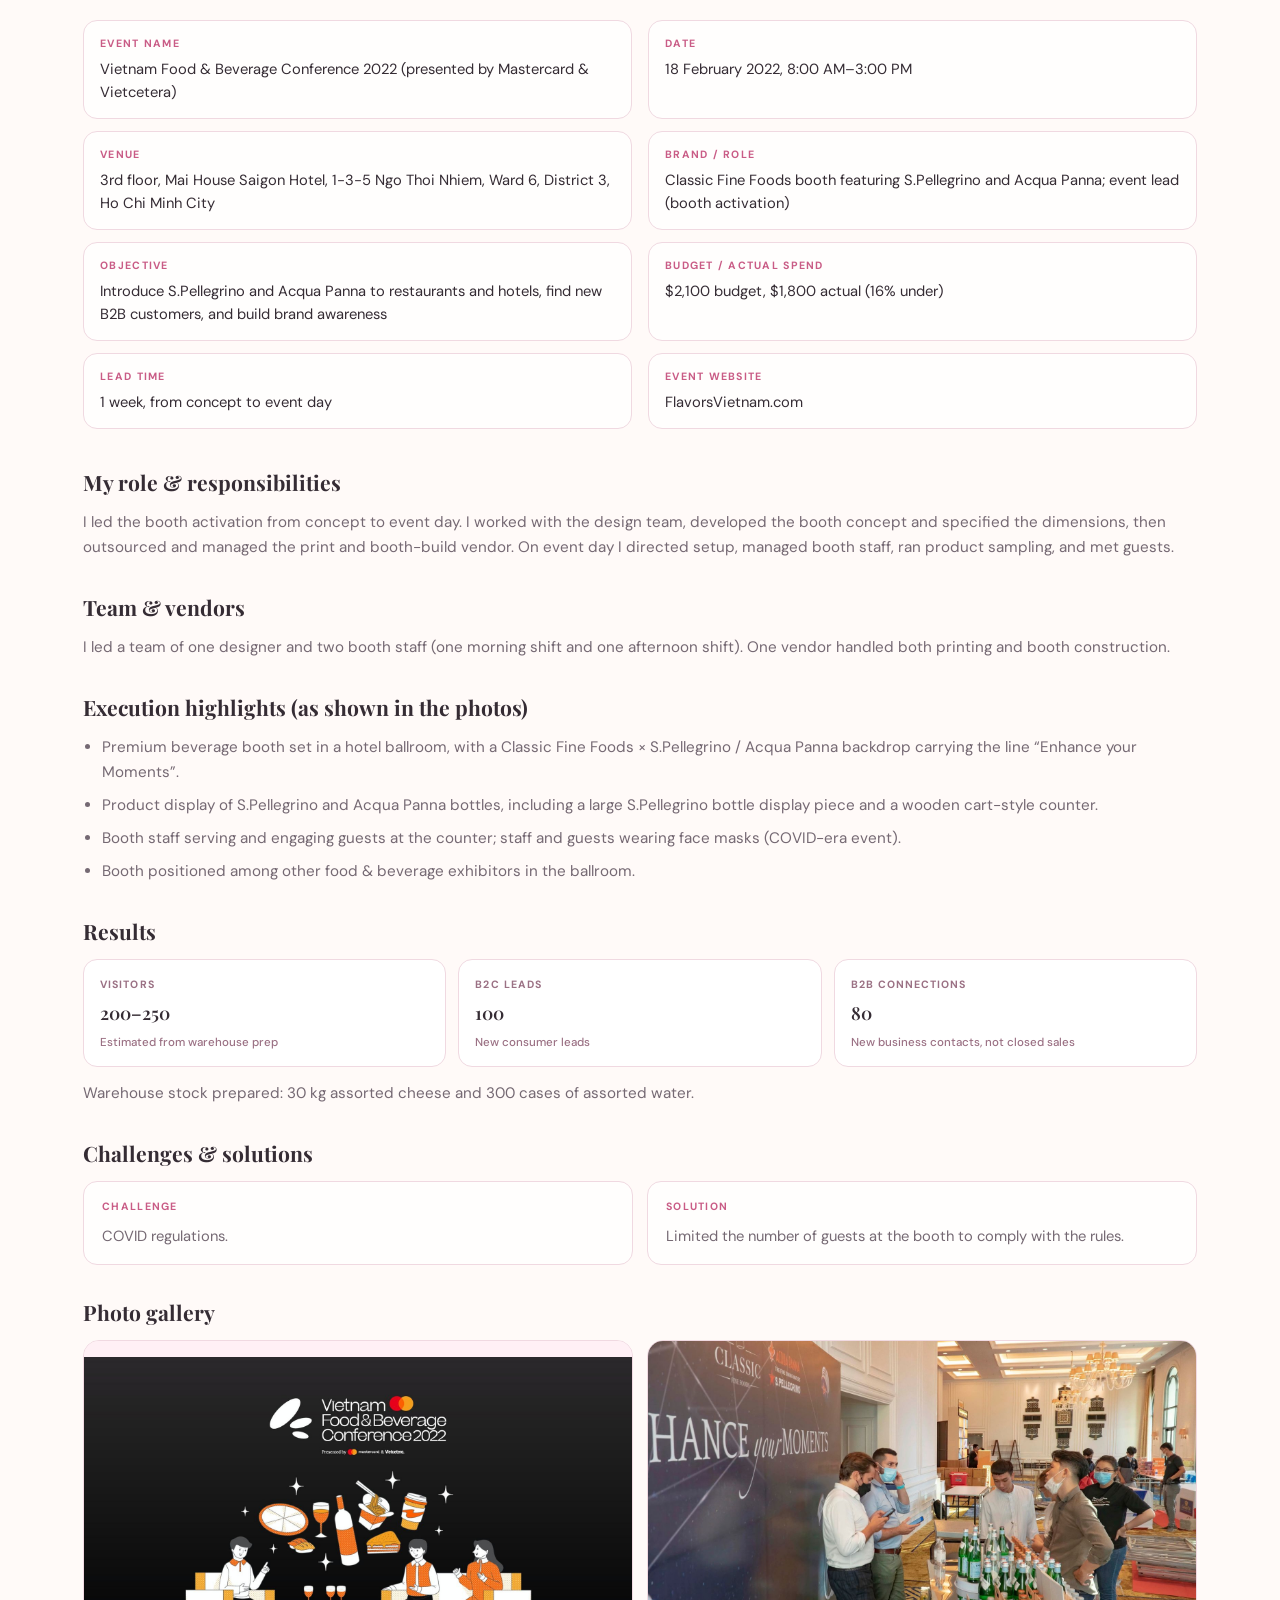
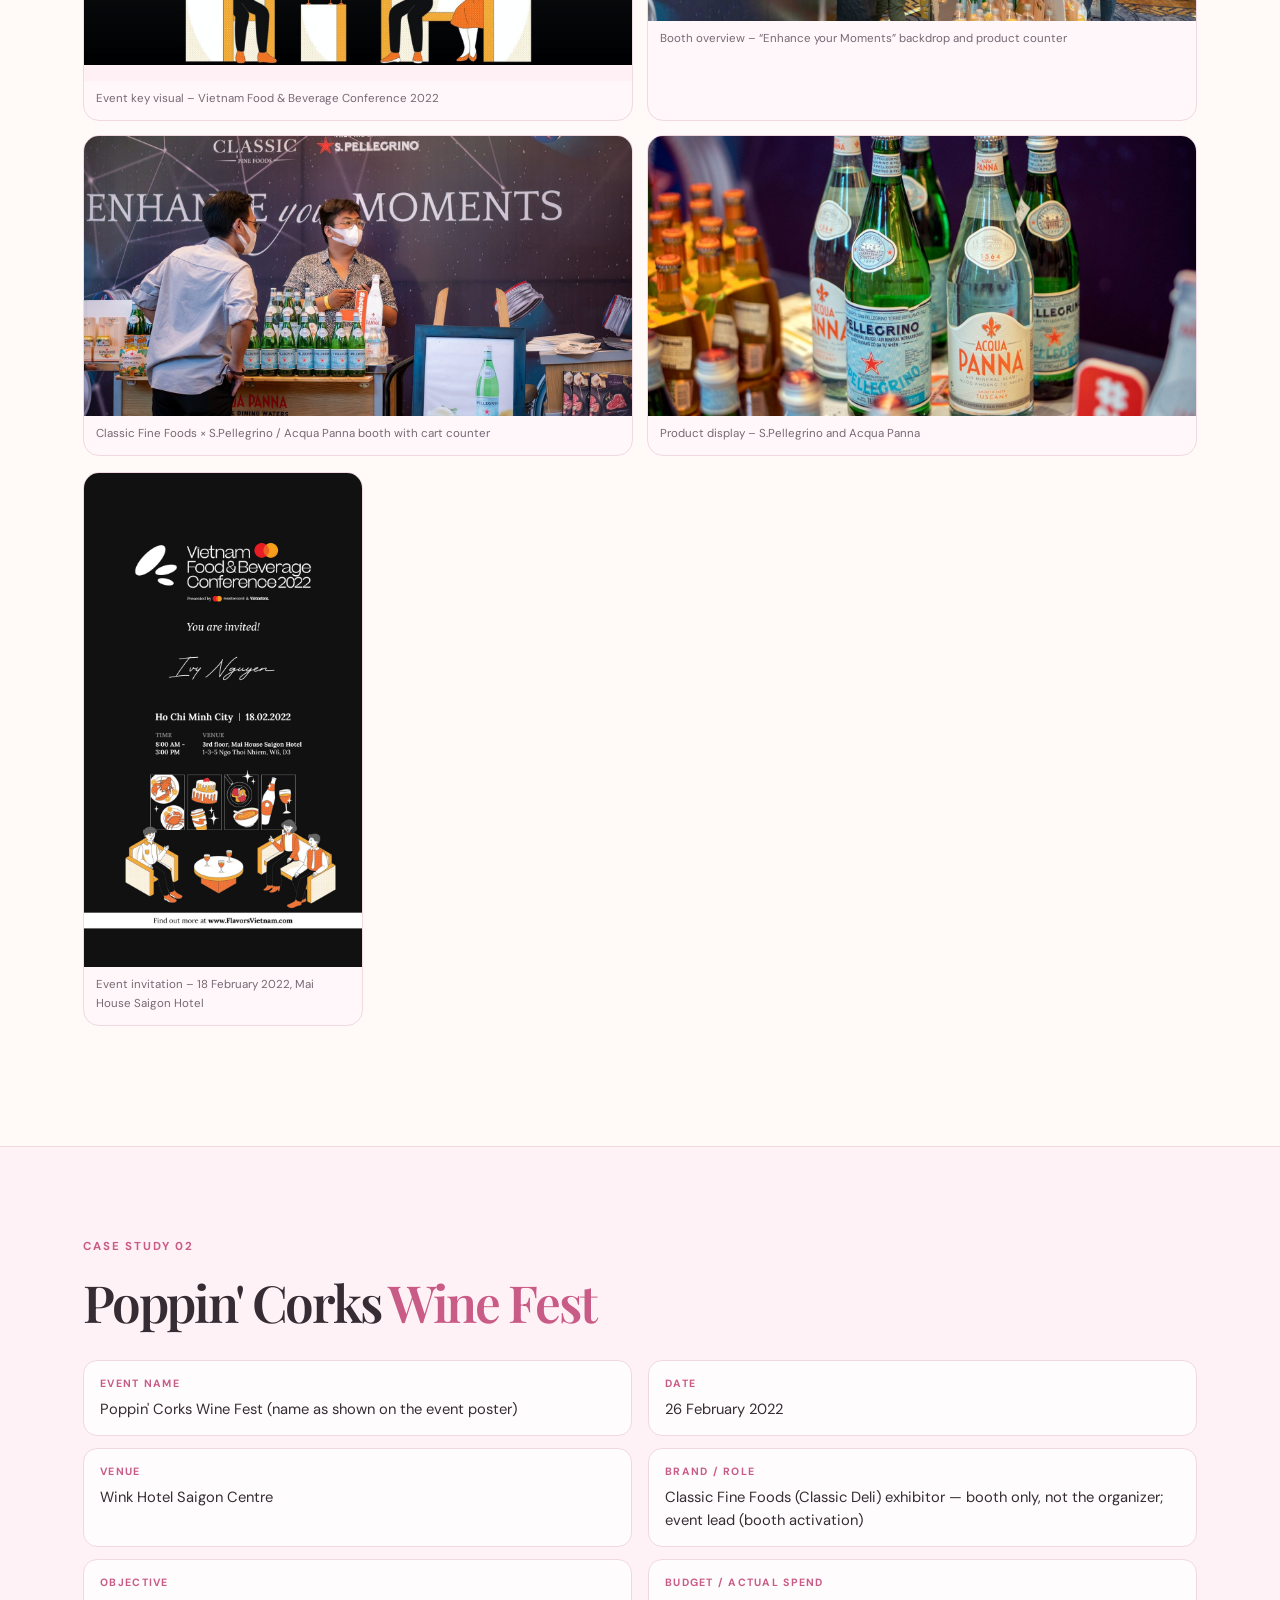
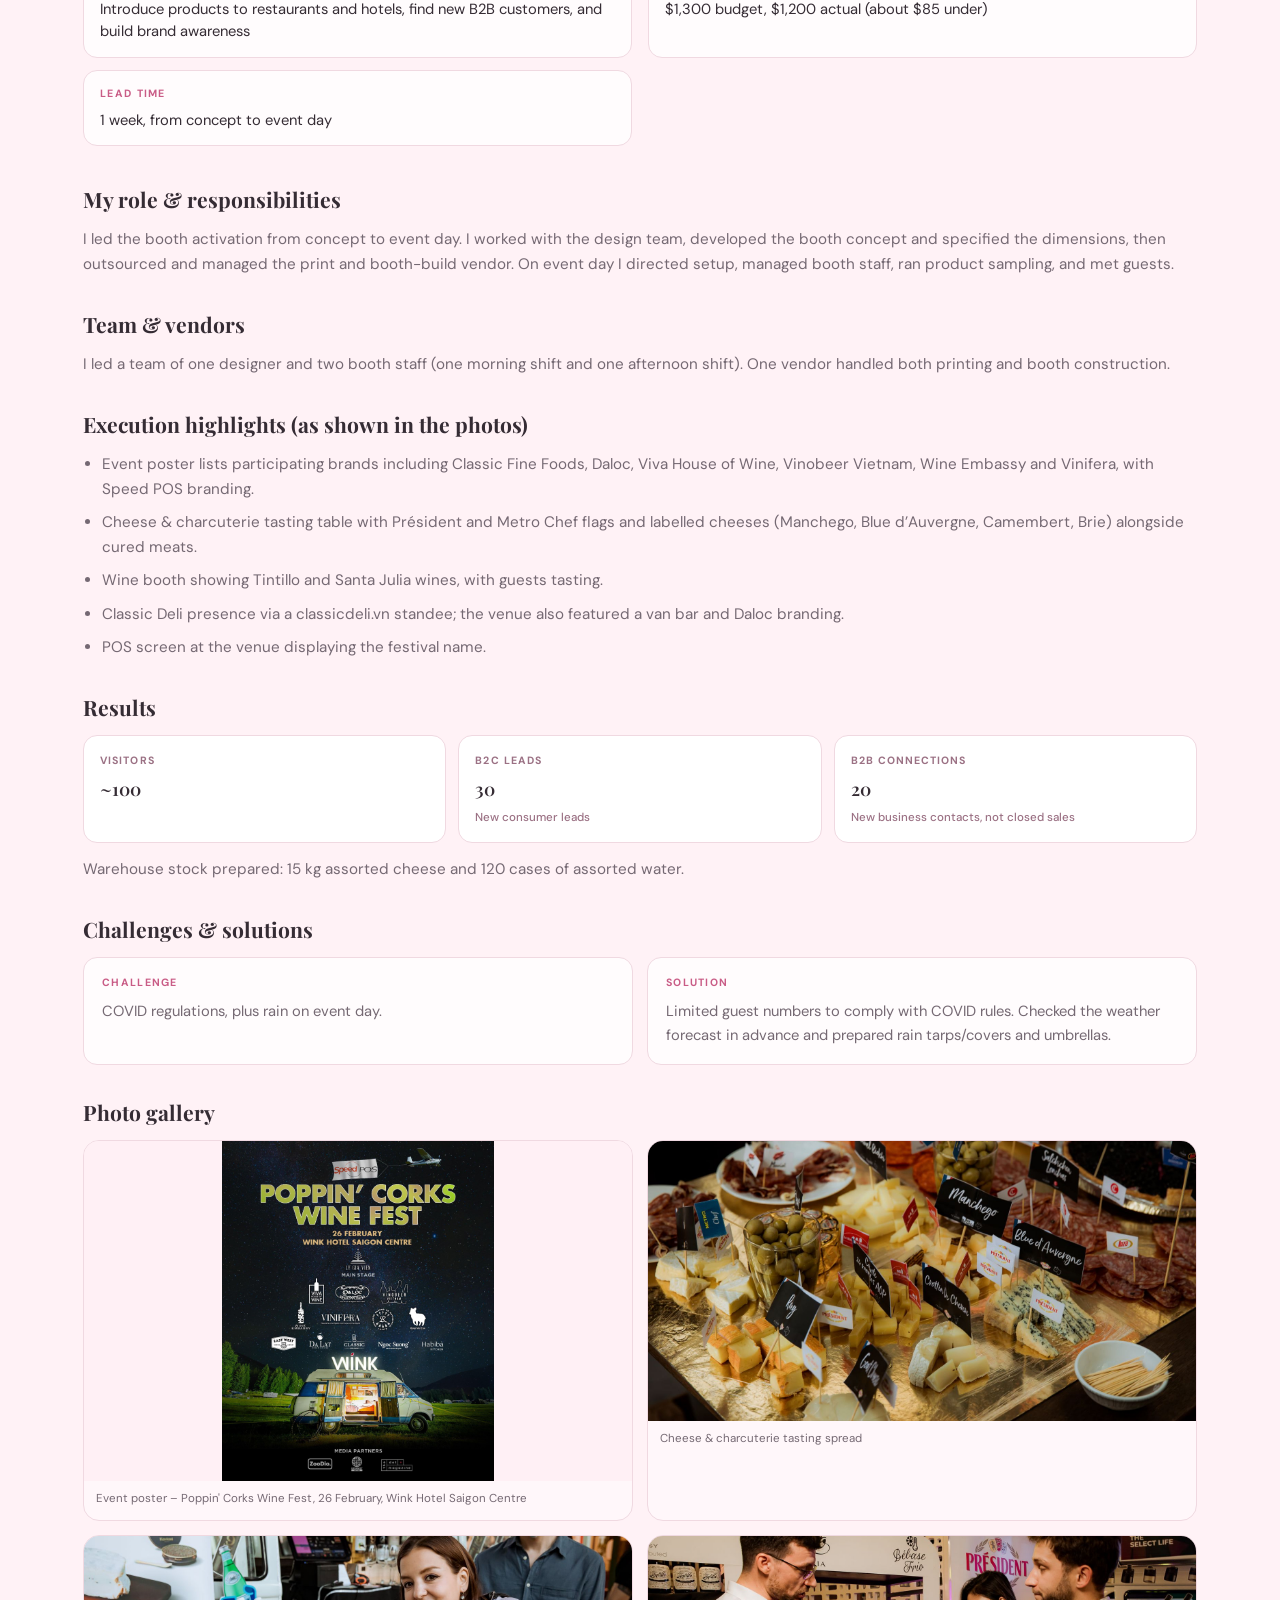
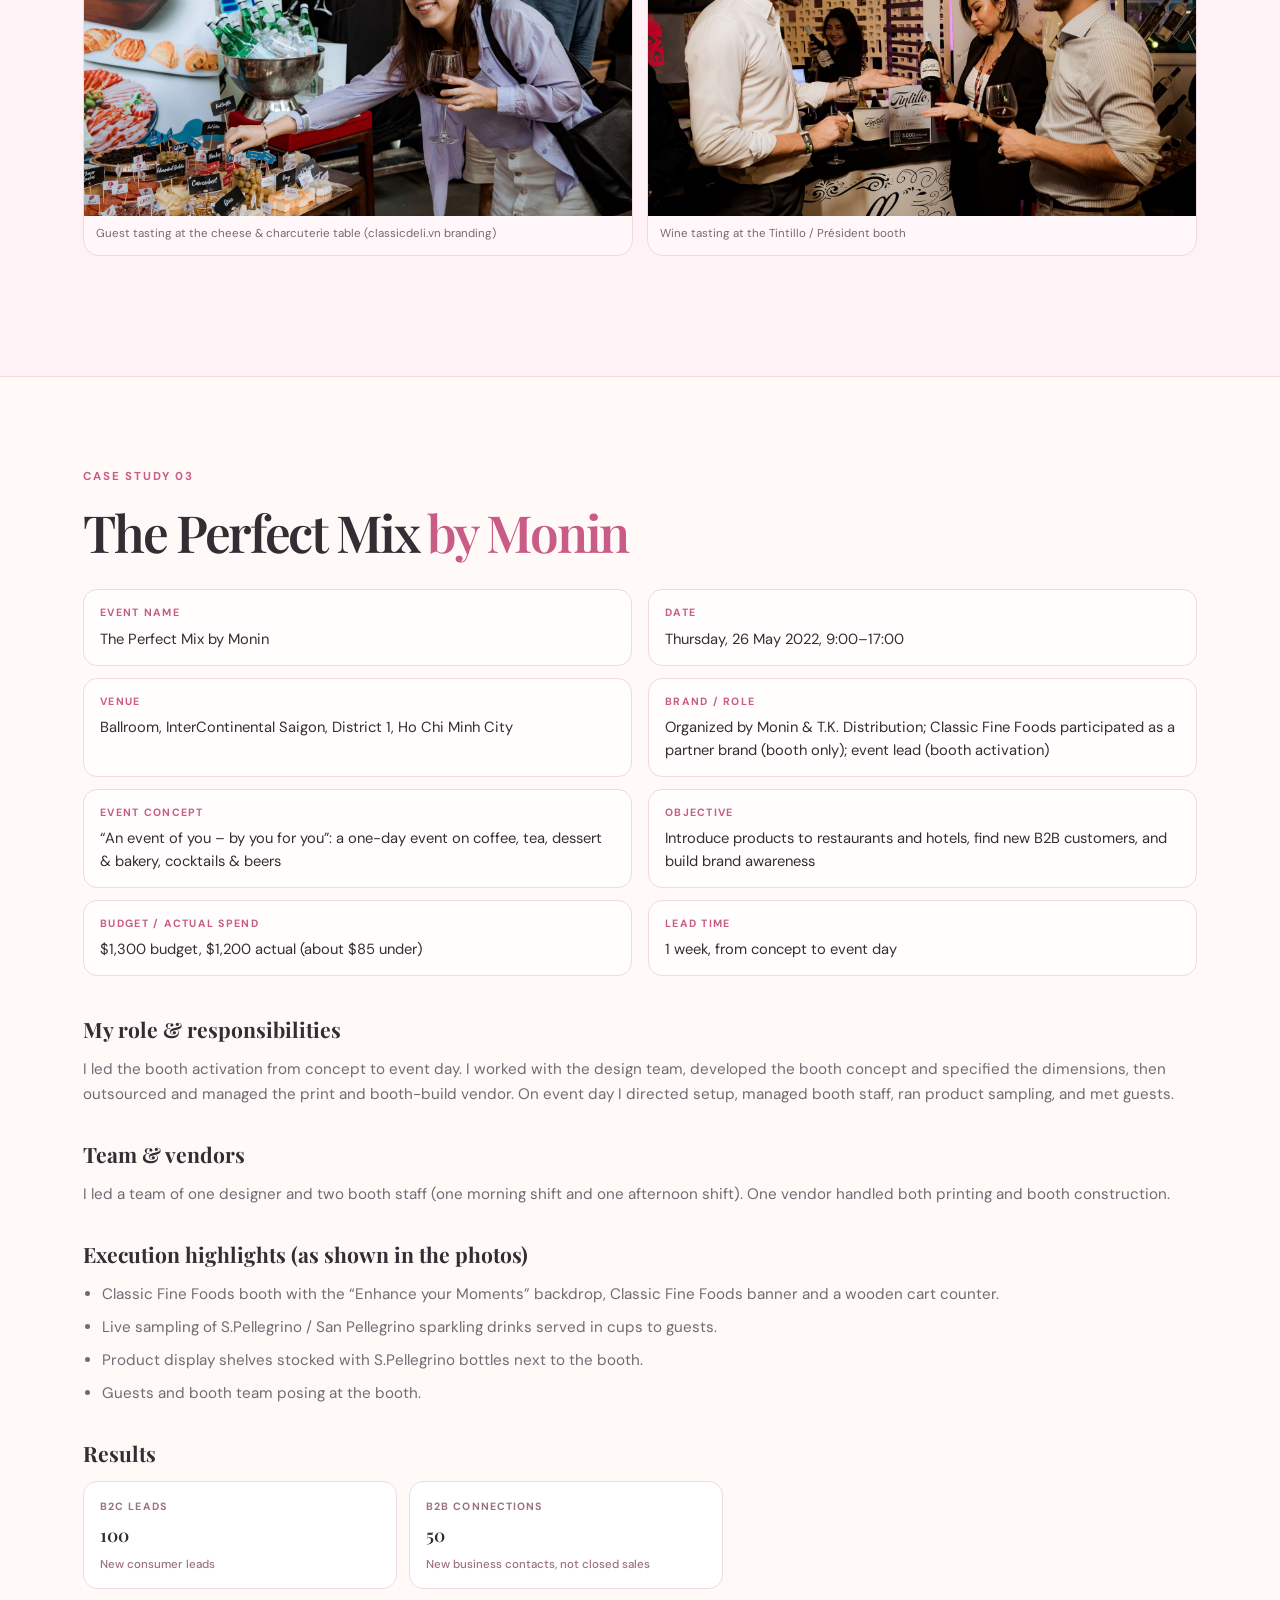
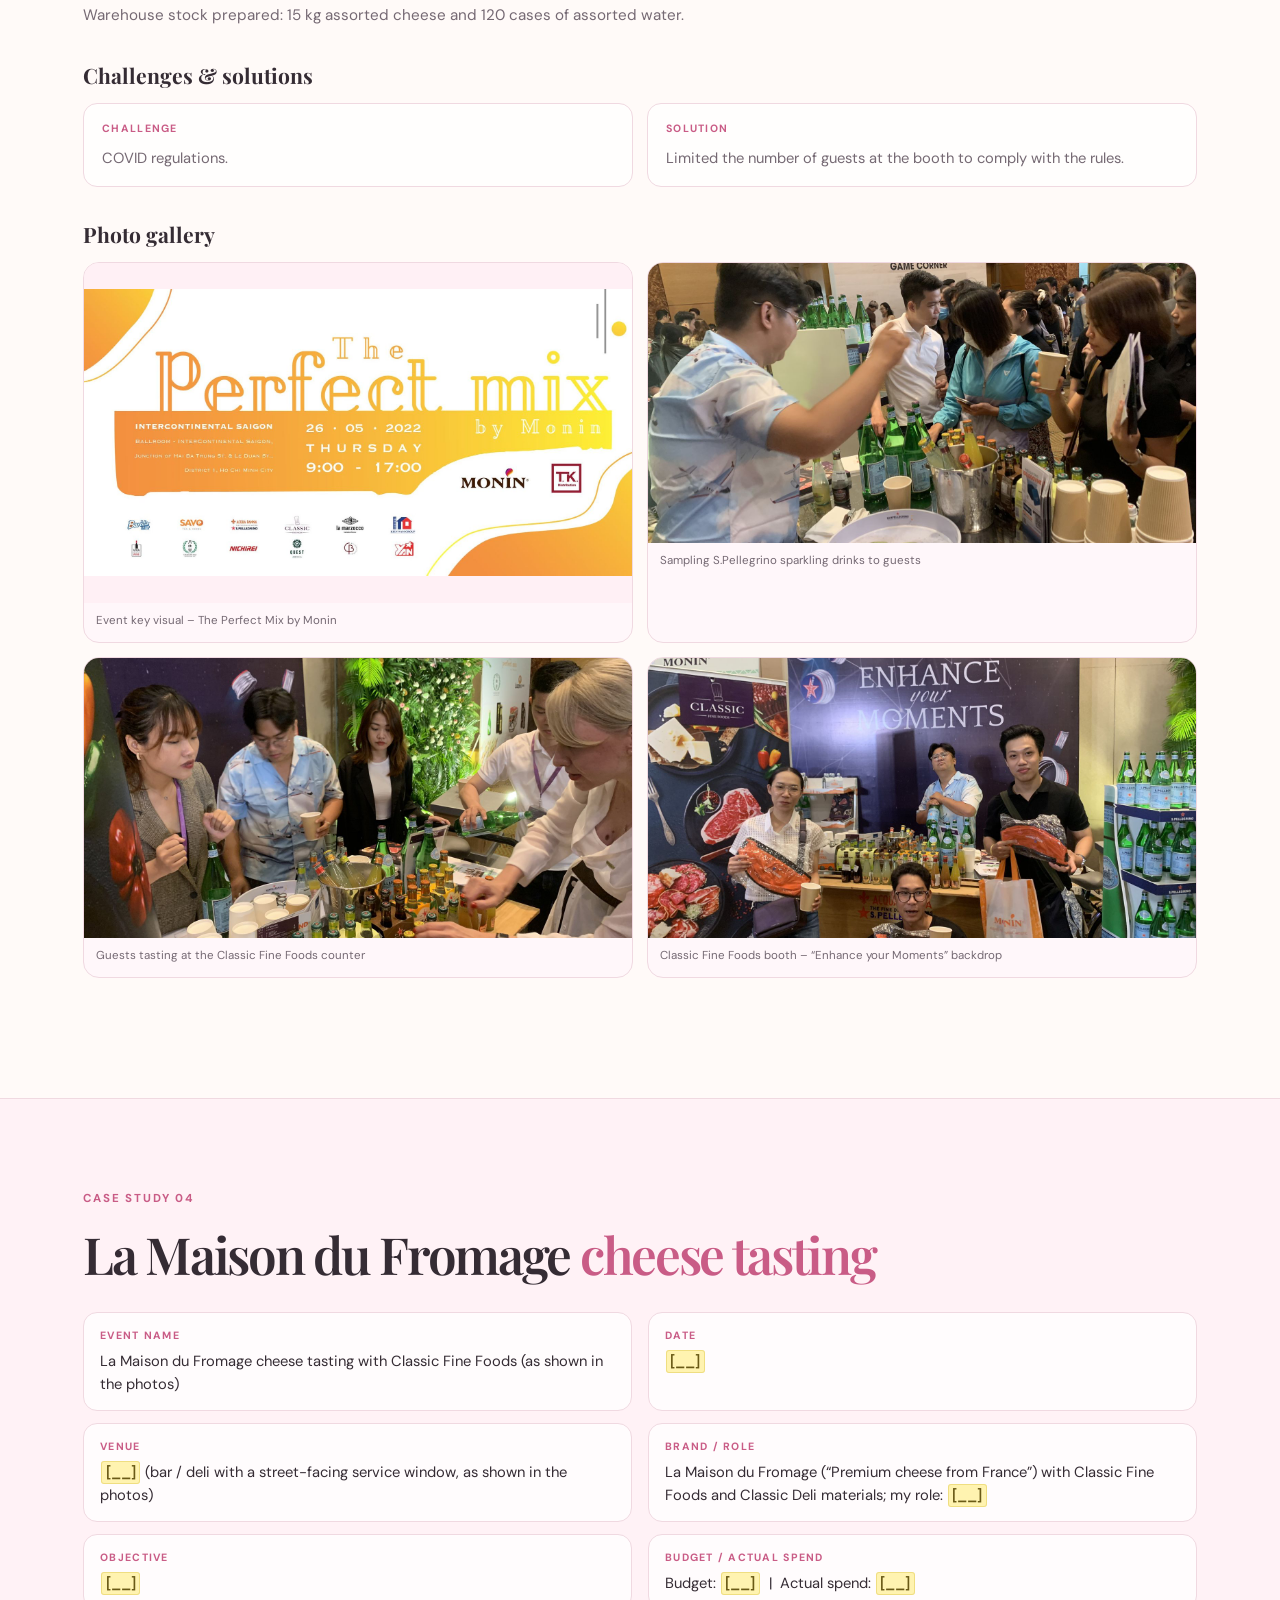
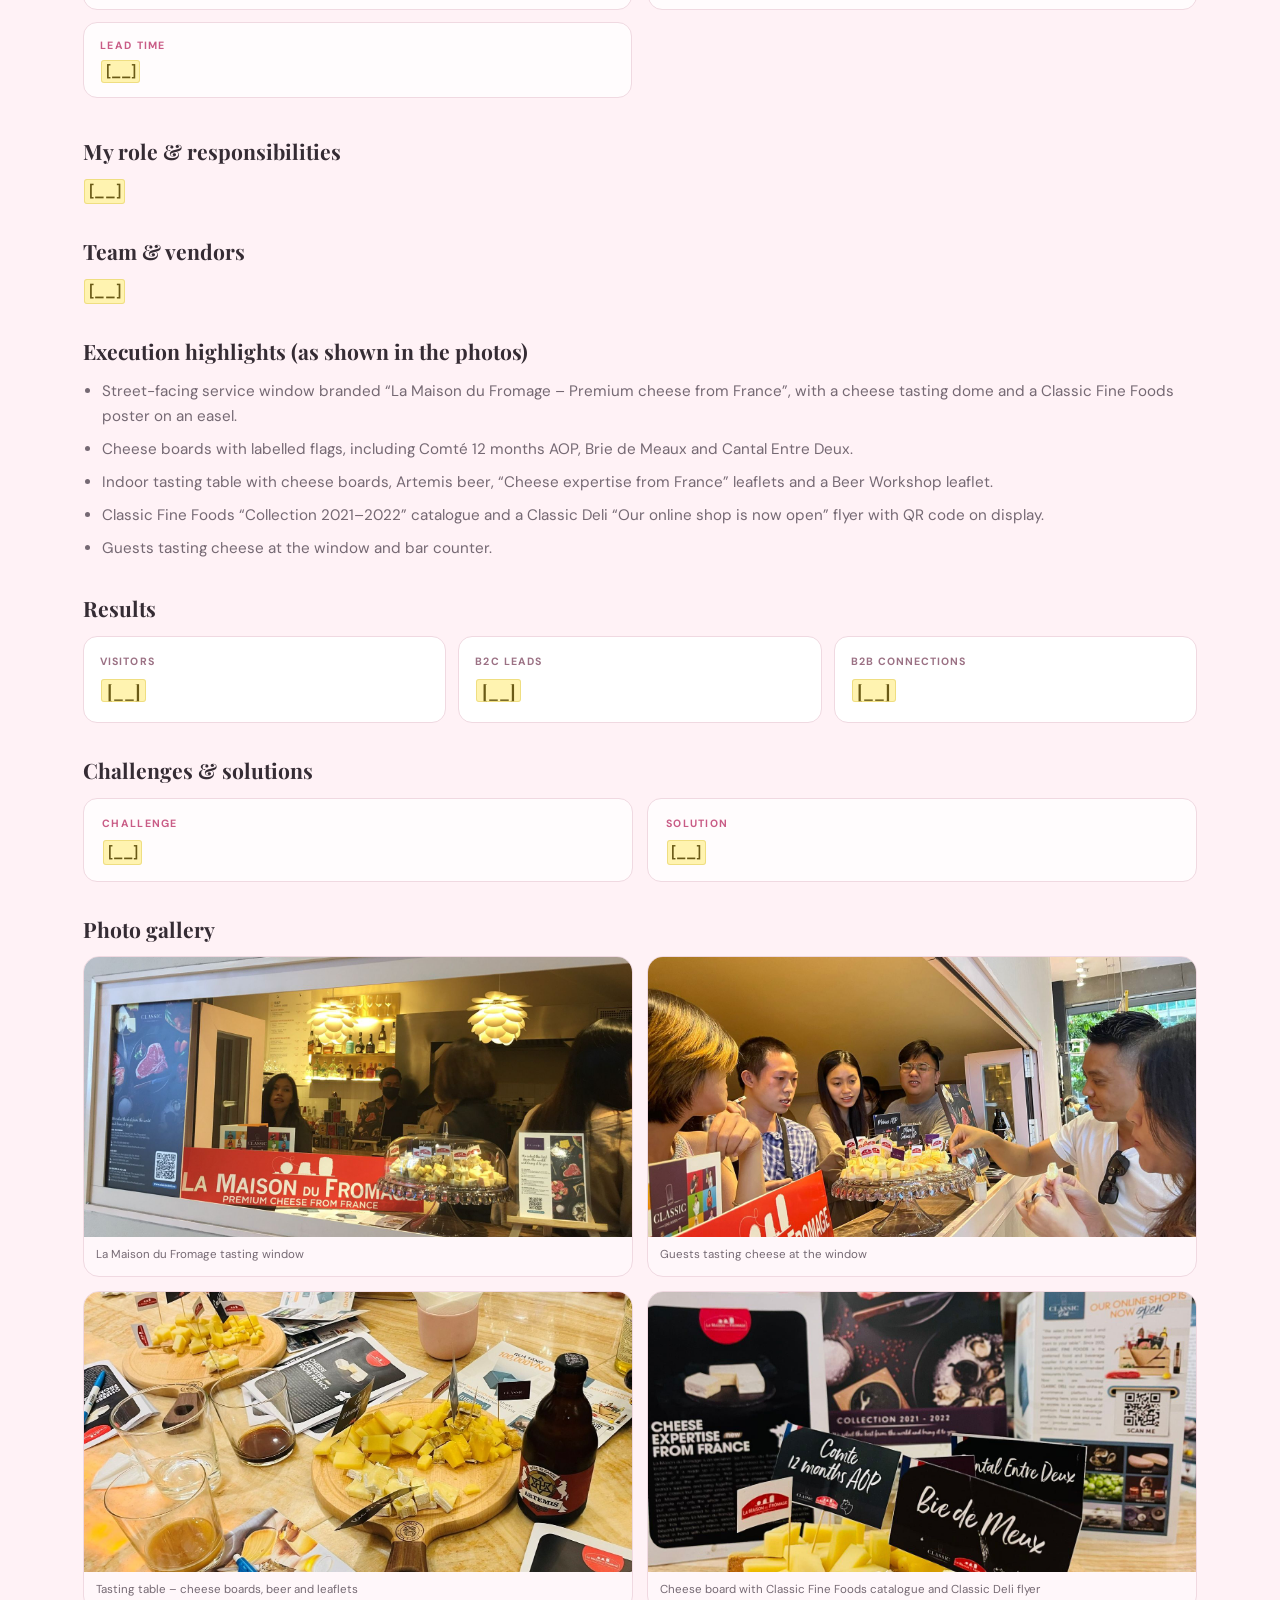
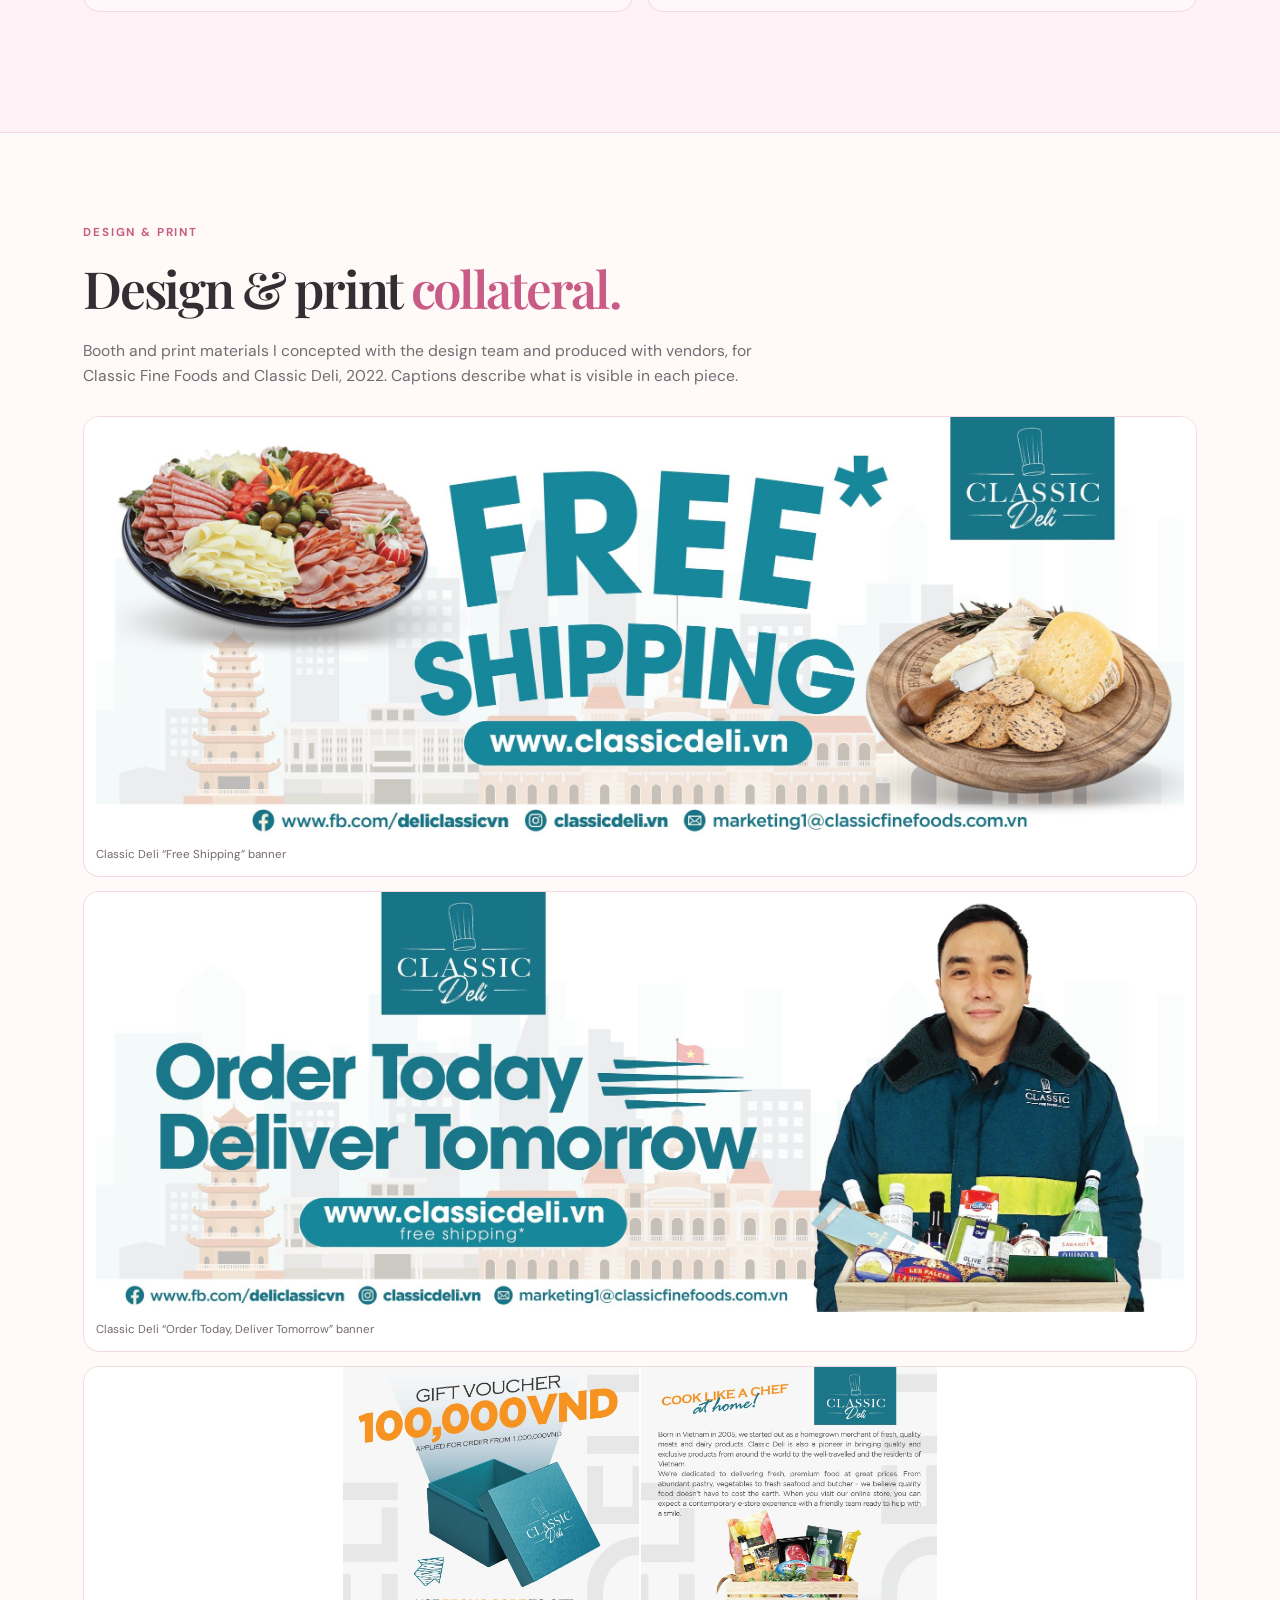
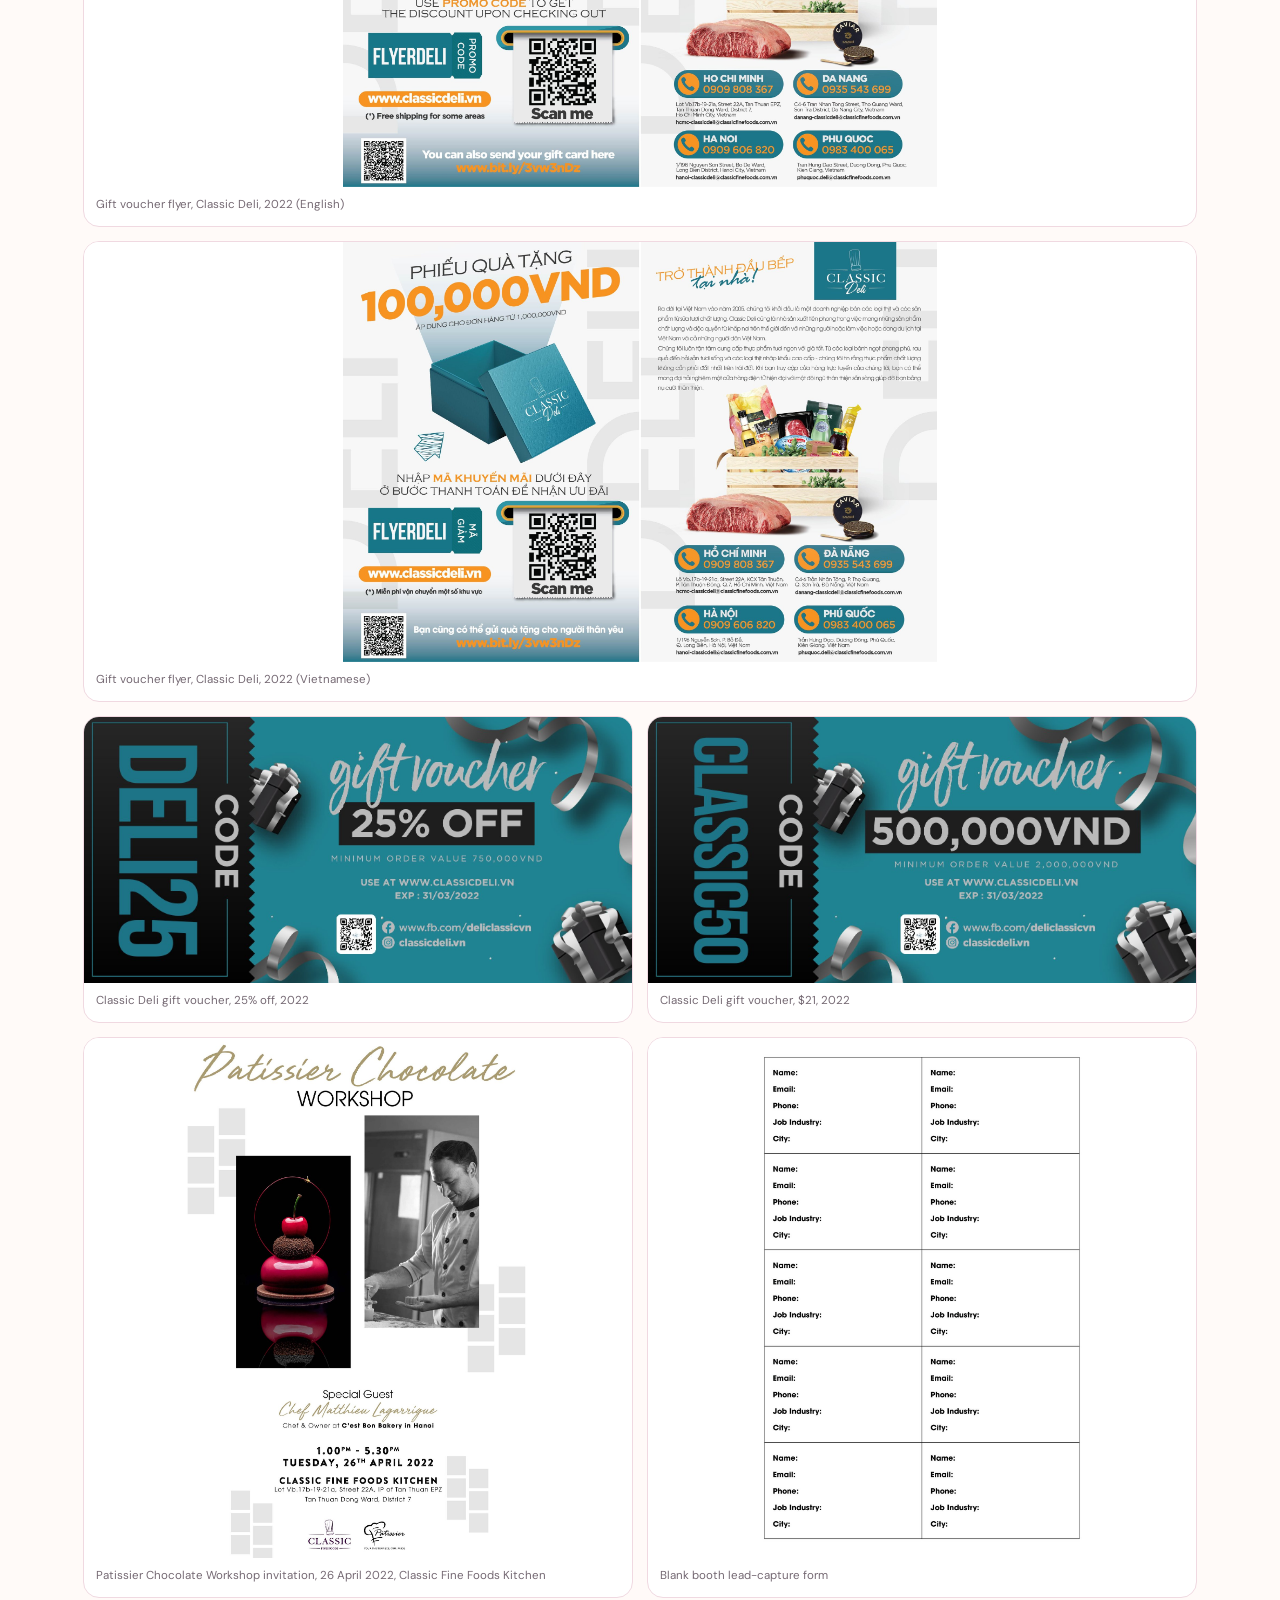
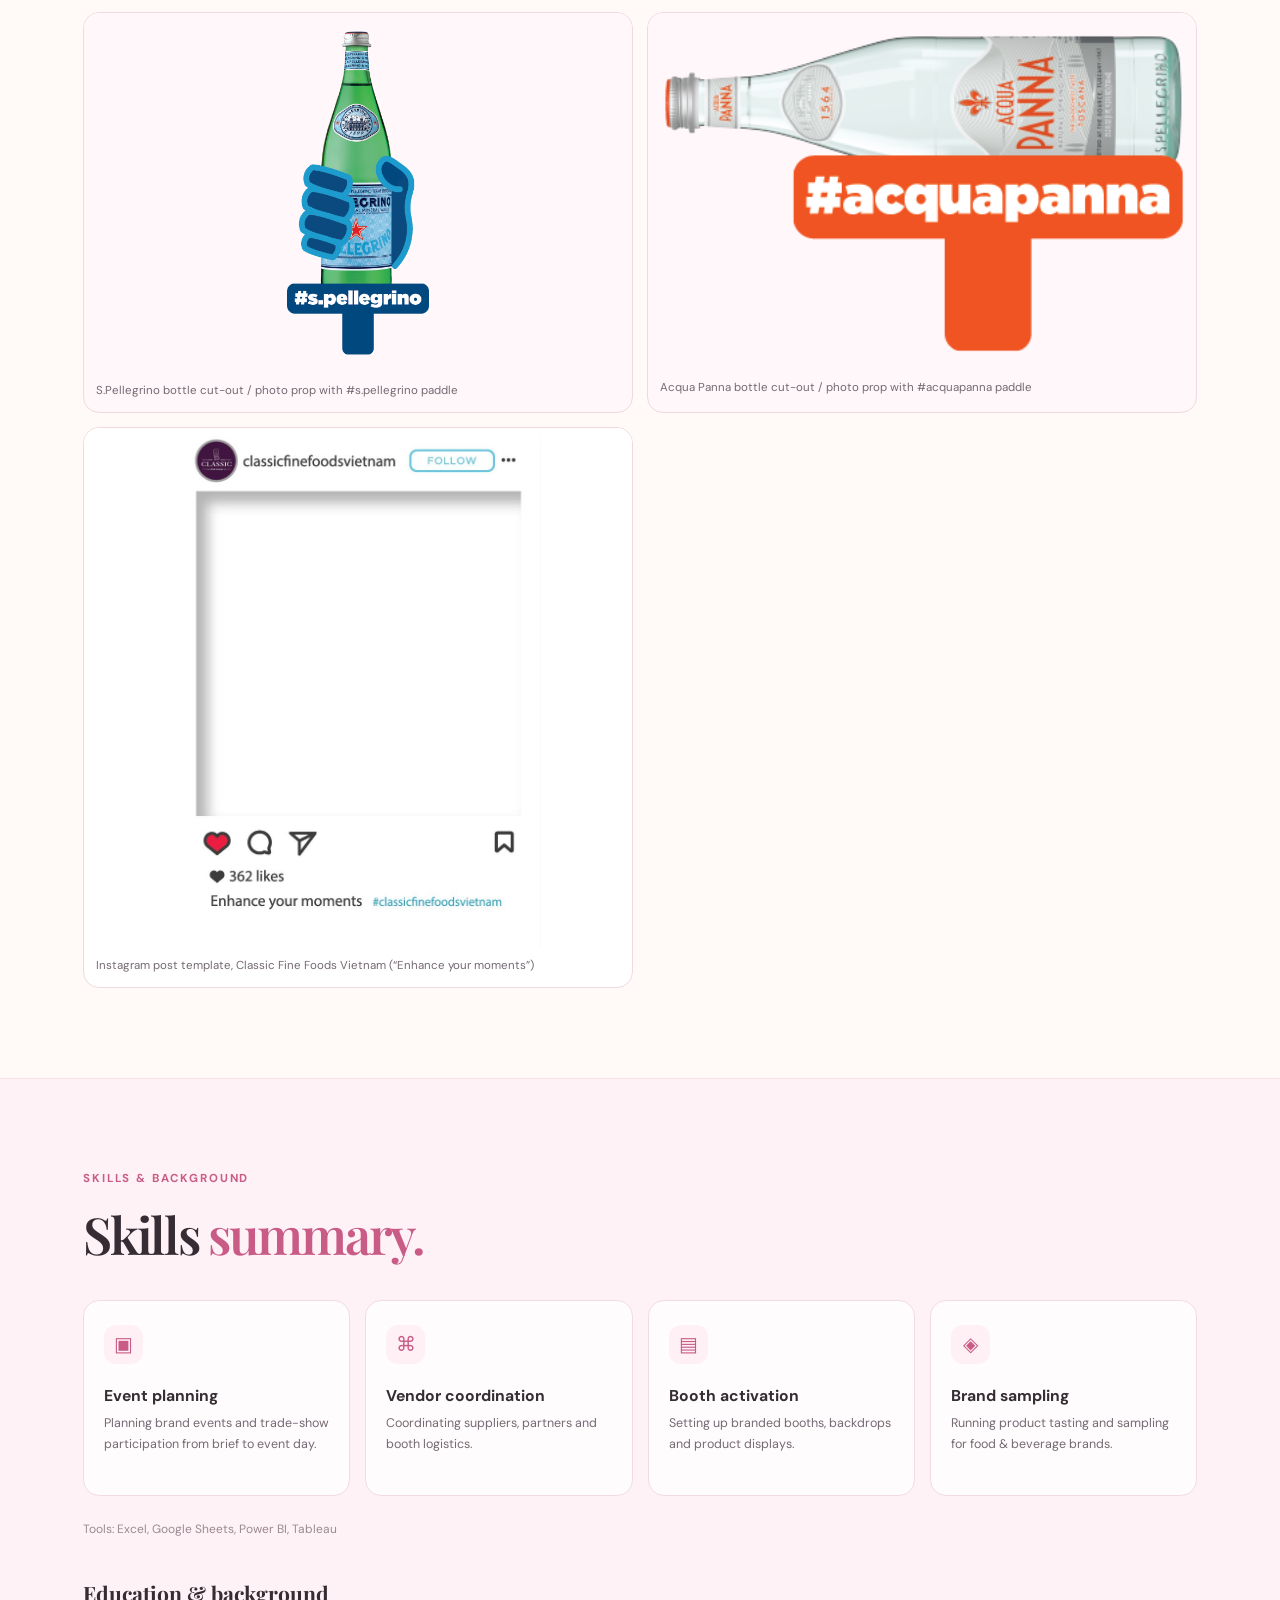
==== commit 76a9a78d: "Refresh homepage contact copy and show portfolio figures in USD Remove the My Toolkit strip and skil" ====
--- a/events.html
+++ b/events.html
@@ -14,7 +14,6 @@
     <button class="menu-toggle" aria-label="Toggle navigation" aria-expanded="false">☰</button>
     <nav class="nav" aria-label="Main navigation">
       <a href="index.html#about">About</a>
-      <a href="index.html#skills">Skills</a>
       <a href="index.html#projects">Projects</a>
       <a href="events.html" aria-current="page">Event Planning</a>
       <a href="social-media-office.html">Social Media Office</a>
@@ -73,7 +72,7 @@
           <div><dt>Venue</dt><dd>3rd floor, Mai House Saigon Hotel, 1-3-5 Ngo Thoi Nhiem, Ward 6, District 3, Ho Chi Minh City</dd></div>
           <div><dt>Brand / role</dt><dd>Classic Fine Foods booth featuring S.Pellegrino and Acqua Panna; event lead (booth activation)</dd></div>
           <div><dt>Objective</dt><dd>Introduce S.Pellegrino and Acqua Panna to restaurants and hotels, find new B2B customers, and build brand awareness</dd></div>
-          <div><dt>Budget / Actual spend</dt><dd>50,000,000 VND budget, 42,000,000 VND actual (16% under)</dd></div>
+          <div><dt>Budget / Actual spend</dt><dd>$2,100 budget, $1,800 actual (16% under)</dd></div>
           <div><dt>Lead time</dt><dd>1 week, from concept to event day</dd></div>
           <div><dt>Event website</dt><dd>FlavorsVietnam.com</dd></div>
         </dl>
@@ -150,7 +149,7 @@
           <div><dt>Venue</dt><dd>Wink Hotel Saigon Centre</dd></div>
           <div><dt>Brand / role</dt><dd>Classic Fine Foods (Classic Deli) exhibitor — booth only, not the organizer; event lead (booth activation)</dd></div>
           <div><dt>Objective</dt><dd>Introduce products to restaurants and hotels, find new B2B customers, and build brand awareness</dd></div>
-          <div><dt>Budget / Actual spend</dt><dd>30,000,000 VND budget, 28,000,000 VND actual (2,000,000 VND under)</dd></div>
+          <div><dt>Budget / Actual spend</dt><dd>$1,300 budget, $1,200 actual (about $85 under)</dd></div>
           <div><dt>Lead time</dt><dd>1 week, from concept to event day</dd></div>
         </dl>
         <div class="event-block">
@@ -224,7 +223,7 @@
           <div><dt>Brand / role</dt><dd>Organized by Monin &amp; T.K. Distribution; Classic Fine Foods participated as a partner brand (booth only); event lead (booth activation)</dd></div>
           <div><dt>Event concept</dt><dd>“An event of you – by you for you”: a one-day event on coffee, tea, dessert &amp; bakery, cocktails &amp; beers</dd></div>
           <div><dt>Objective</dt><dd>Introduce products to restaurants and hotels, find new B2B customers, and build brand awareness</dd></div>
-          <div><dt>Budget / Actual spend</dt><dd>30,000,000 VND budget, 28,000,000 VND actual (2,000,000 VND under)</dd></div>
+          <div><dt>Budget / Actual spend</dt><dd>$1,300 budget, $1,200 actual (about $85 under)</dd></div>
           <div><dt>Lead time</dt><dd>1 week, from concept to event day</dd></div>
         </dl>
         <div class="event-block">
@@ -372,11 +371,11 @@
             <figcaption>Classic Deli “Order Today, Deliver Tomorrow” banner</figcaption>
           </figure>
           <figure class="wide">
-            <img src="assets/events/collateral-flyer-en.svg" alt="English Classic Deli gift voucher flyer for 100,000 VND, with promo code, QR codes and store contacts">
+            <img src="assets/events/collateral-flyer-en.svg" alt="English Classic Deli gift voucher flyer for $4, with promo code, QR codes and store contacts">
             <figcaption>Gift voucher flyer, Classic Deli, 2022 (English)</figcaption>
           </figure>
           <figure class="wide">
-            <img src="assets/events/collateral-flyer-vi.svg" alt="Vietnamese Classic Deli gift voucher flyer for 100,000 VND, with promo code, QR codes and store contacts">
+            <img src="assets/events/collateral-flyer-vi.svg" alt="Vietnamese Classic Deli gift voucher flyer for $4, with promo code, QR codes and store contacts">
             <figcaption>Gift voucher flyer, Classic Deli, 2022 (Vietnamese)</figcaption>
           </figure>
           <figure>
@@ -384,8 +383,8 @@
             <figcaption>Classic Deli gift voucher, 25% off, 2022</figcaption>
           </figure>
           <figure>
-            <img src="assets/events/collateral-voucher-500k.svg" alt="Classic Deli gift voucher, 500,000 VND, code CLASSIC50, expiry 31 March 2022">
-            <figcaption>Classic Deli gift voucher, 500,000 VND, 2022</figcaption>
+            <img src="assets/events/collateral-voucher-500k.svg" alt="Classic Deli gift voucher, $21, code CLASSIC50, expiry 31 March 2022">
+            <figcaption>Classic Deli gift voucher, $21, 2022</figcaption>
           </figure>
           <figure>
             <img src="assets/events/collateral-workshop-invite.svg" alt="Invitation to a Patissier Chocolate Workshop on 26 April 2022 at the Classic Fine Foods Kitchen, featuring Chef Matthieu Lagarrigue">
--- a/style.css
+++ b/style.css
@@ -64,10 +64,6 @@
 .decor { position: absolute; color: #eeb2c8; }
 .decor-star { top: 47px; left: 4%; font-size: 2rem; }
 .decor-dot { right: 0; bottom: 18px; font-size: 1.7rem; letter-spacing: .25em; }
-.trust-strip { min-height: 82px; padding: 20px 7%; display: flex; align-items: center; justify-content: center; gap: clamp(14px, 3vw, 38px); flex-wrap: wrap; border-top: 1px solid var(--line); border-bottom: 1px solid var(--line); background: #fff5f8; color: #9a8792; }
-.trust-strip > span { font-size: .65rem; font-weight: 700; letter-spacing: .15em; }
-.trust-strip b { color: #796671; font-size: .88rem; font-weight: 600; }
-.trust-strip i { width: 4px; height: 4px; border-radius: 50%; background: var(--pink); }
 .content-section { padding-top: 100px; padding-bottom: 100px; }
 #about { display: grid; grid-template-columns: .9fr 1.1fr; gap: 80px; align-items: start; }
 .section-heading h2, .resume-inner h2 { margin-bottom: 20px; font-size: clamp(2.3rem, 4vw, 3.6rem); }
@@ -161,8 +157,6 @@
   h1 { font-size: clamp(3rem, 14vw, 4.5rem); }
   .hero-art { min-height: 340px; margin-top: 5px; transform: scale(.88); }
   .orbit-one { width: 320px; height: 320px; }.orbit-two { width: 360px; height: 360px; }
-  .trust-strip { gap: 12px 18px; }
-  .trust-strip > span { width: 100%; text-align: center; }
   #about { grid-template-columns: 1fr; gap: 0; }
   .content-section, .skills-section .content-section { padding-top: 70px; padding-bottom: 70px; }
   .about-content { padding-top: 0; }
@@ -445,8 +439,6 @@
   --cream: #f7f5ef;
   --line: #d5ddd0;
   --white: #ffffff;
-  --skills-bg: #eef2ea;
-  --strip-bg: #f0f2eb;
   --contact: #24362b;
   --contact-text: #e8eee6;
   --contact-eyebrow: #c5d4c2;
@@ -867,39 +859,6 @@
   letter-spacing: .25em;
 }
 
-body.home .trust-strip {
-  min-height: 82px;
-  padding: 20px 7%;
-  display: flex;
-  align-items: center;
-  justify-content: center;
-  gap: clamp(14px, 3vw, 32px);
-  flex-wrap: wrap;
-  border-top: 1px solid var(--line);
-  border-bottom: 1px solid var(--line);
-  background: var(--strip-bg);
-  color: var(--footer);
-}
-
-body.home .trust-strip > span {
-  font-size: .75rem;
-  font-weight: 700;
-  letter-spacing: .15em;
-}
-
-body.home .trust-strip b {
-  color: var(--ink);
-  font-size: 1rem;
-  font-weight: 600;
-}
-
-body.home .trust-strip i {
-  width: 4px;
-  height: 4px;
-  border-radius: 50%;
-  background: var(--sage);
-}
-
 body.home .content-section {
   padding-top: var(--space-10);
   padding-bottom: var(--space-10);
@@ -942,80 +901,10 @@
   font-size: .875rem;
 }
 
-body.home .skills-section {
-  background: var(--skills-bg);
-  border-top: 1px solid #dce4d8;
-  border-bottom: 1px solid #dce4d8;
-}
-
-body.home .skills-section .content-section {
-  padding-top: 90px;
-  padding-bottom: 90px;
-}
-
 body.home .section-intro {
   max-width: 520px;
   color: var(--muted);
   font-size: 1rem;
-}
-
-body.home .skill-group {
-  margin-top: 36px;
-}
-
-body.home .skill-group + .skill-group {
-  margin-top: 32px;
-}
-
-body.home .skill-group-label {
-  margin: 0 0 14px;
-  color: var(--sage-text);
-  font-size: .75rem;
-  font-weight: 700;
-  letter-spacing: .14em;
-  text-transform: uppercase;
-}
-
-body.home .skill-grid {
-  display: grid;
-  grid-template-columns: repeat(5, 1fr);
-  gap: 15px;
-  margin-top: 0;
-}
-
-body.home .skill-grid.methods {
-  grid-template-columns: repeat(4, 1fr);
-}
-
-body.home .skill-card {
-  padding: 22px 18px;
-  border: 1px solid #d8e0d4;
-  border-radius: 16px;
-  background: rgba(255, 255, 255, .75);
-}
-
-body.home .skill-icon {
-  width: 40px;
-  height: 40px;
-  display: grid;
-  place-items: center;
-  margin-bottom: 16px;
-  border-radius: 12px;
-  background: var(--sage-pale);
-  color: var(--sage-text);
-  font-size: 1.15rem;
-}
-
-body.home .skill-card h3 {
-  margin-bottom: 6px;
-  font-size: 1.0625rem;
-}
-
-body.home .skill-card p {
-  margin: 0;
-  color: var(--muted);
-  font-size: 1rem;
-  line-height: 1.5;
 }
 
 body.home .project-heading {
@@ -1341,10 +1230,6 @@
 
   body.home #about {
     gap: 35px;
-  }
-
-  body.home .skill-grid, body.home .skill-grid.methods {
-    grid-template-columns: repeat(2, 1fr);
   }
 
   body.home .project-heading {
@@ -1446,35 +1331,18 @@
     height: 360px;
   }
 
-  body.home .trust-strip {
-    gap: 12px 18px;
-  }
-
-  body.home .trust-strip > span {
-    width: 100%;
-    text-align: center;
-  }
-
   body.home #about {
     grid-template-columns: 1fr;
     gap: 0;
   }
 
-  body.home .content-section, body.home .skills-section .content-section {
+  body.home .content-section {
     padding-top: 70px;
     padding-bottom: 70px;
   }
 
   body.home .about-content {
     padding-top: 0;
-  }
-
-  body.home .skill-grid, body.home .skill-grid.methods {
-    gap: 10px;
-  }
-
-  body.home .skill-card {
-    padding: 18px 14px;
   }
 
   body.home .project-info {
@@ -1530,10 +1398,6 @@
   margin: 0 0 16px;
   color: var(--muted);
   font-size: 1rem;
-}
-
-body.home .skill-card p {
-  min-height: 0;
 }
 
 /* ==========================================================================
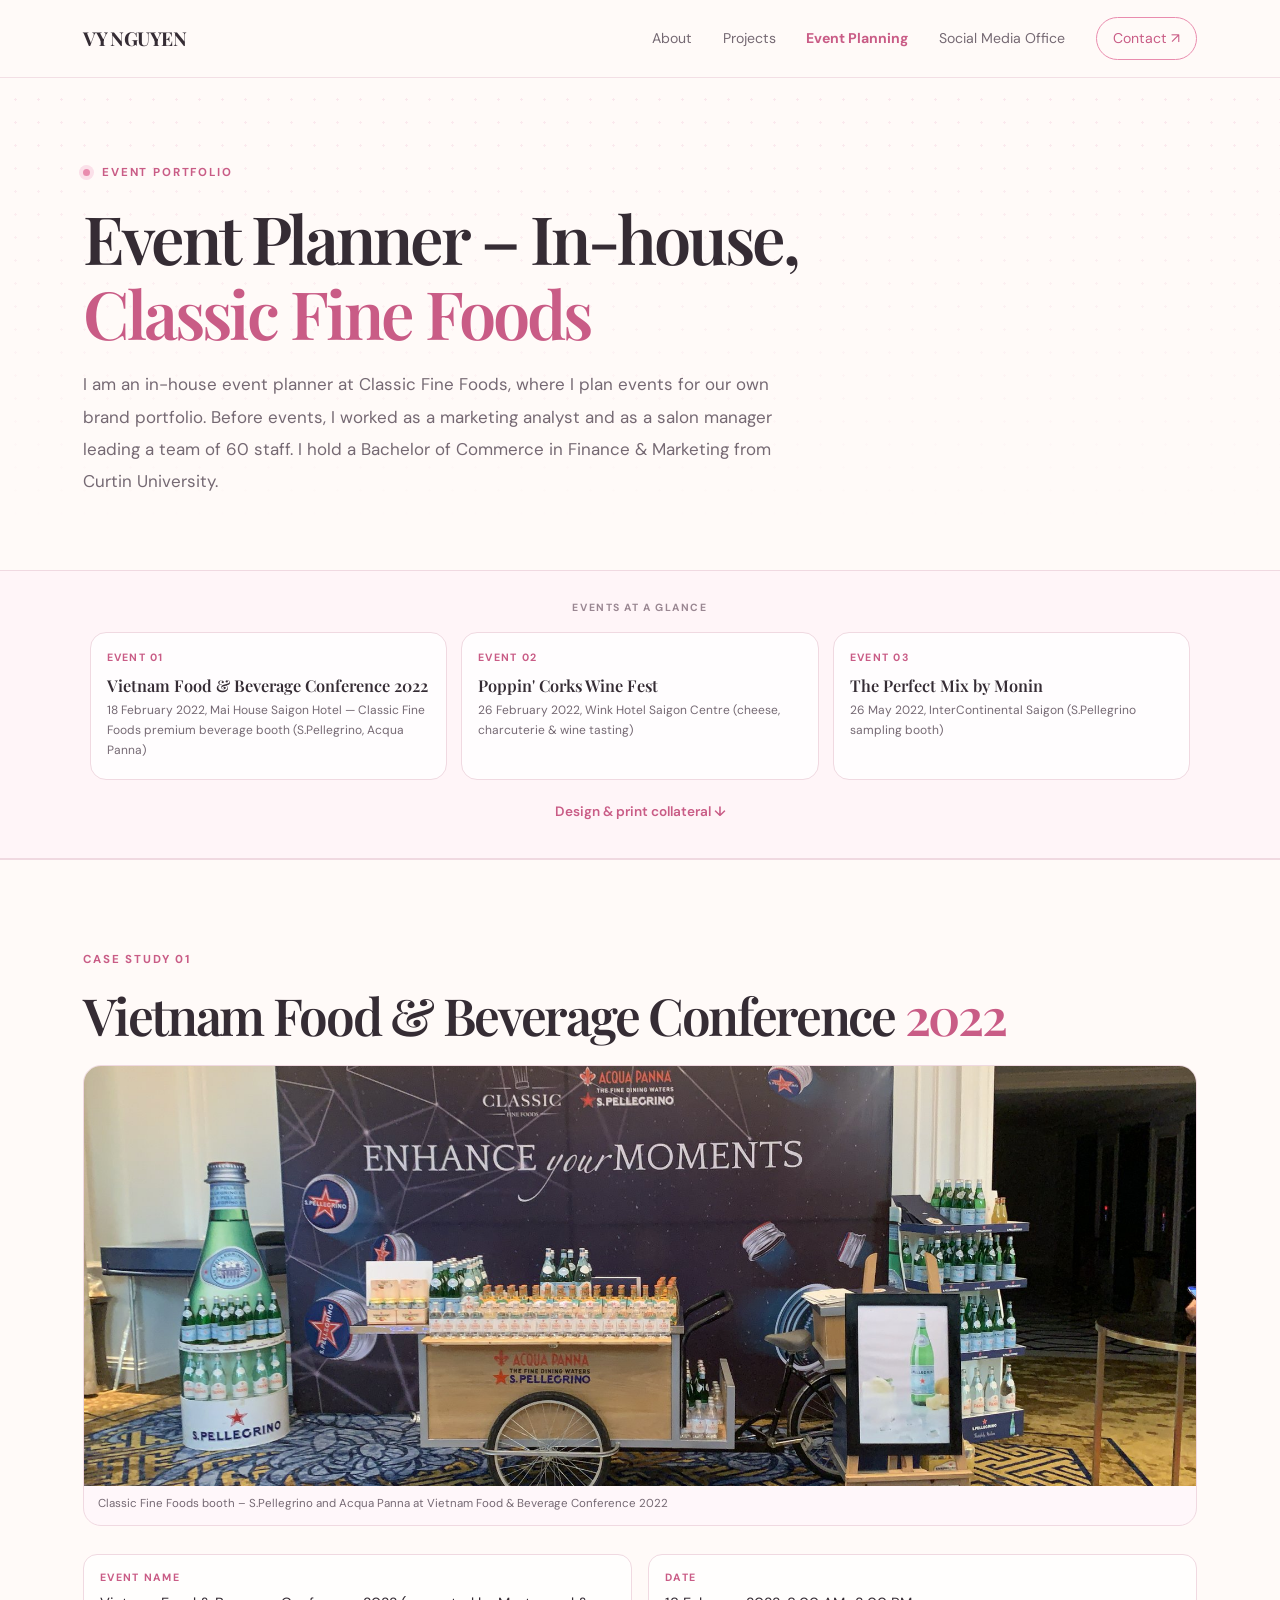
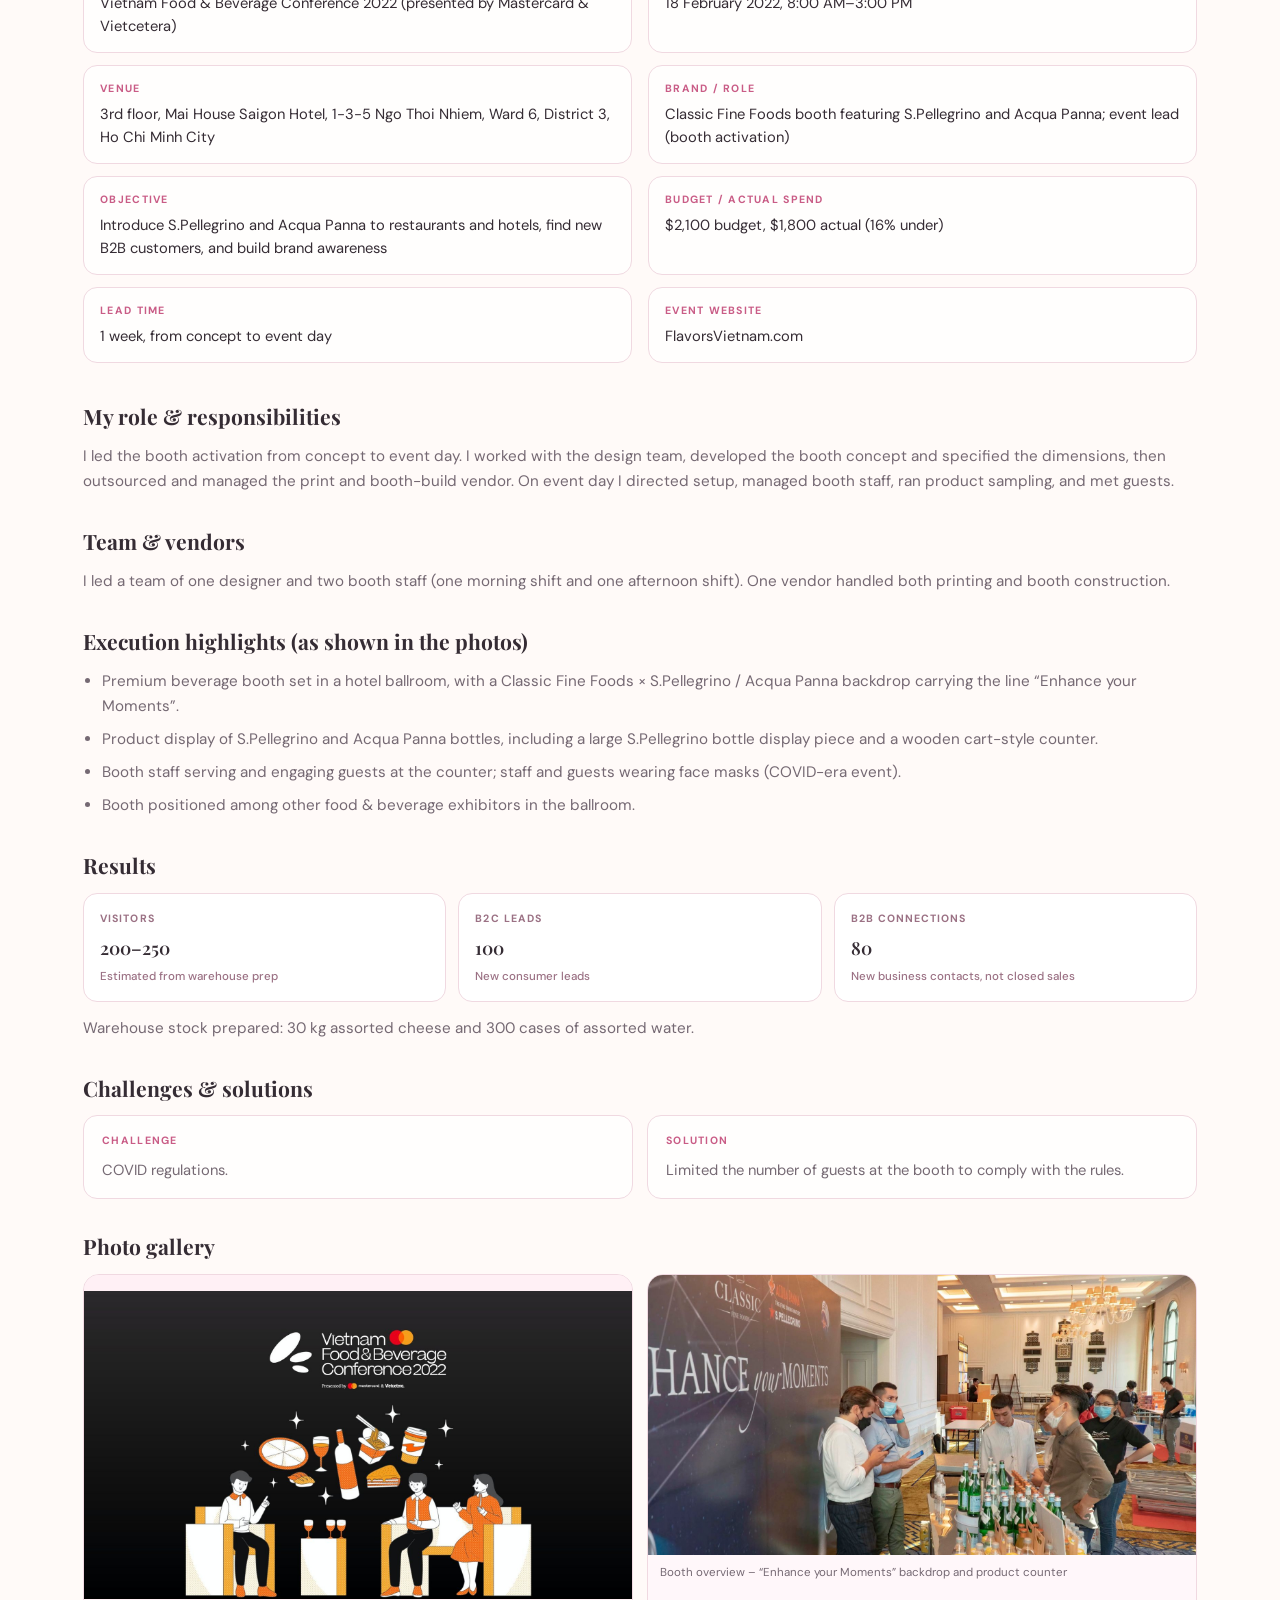
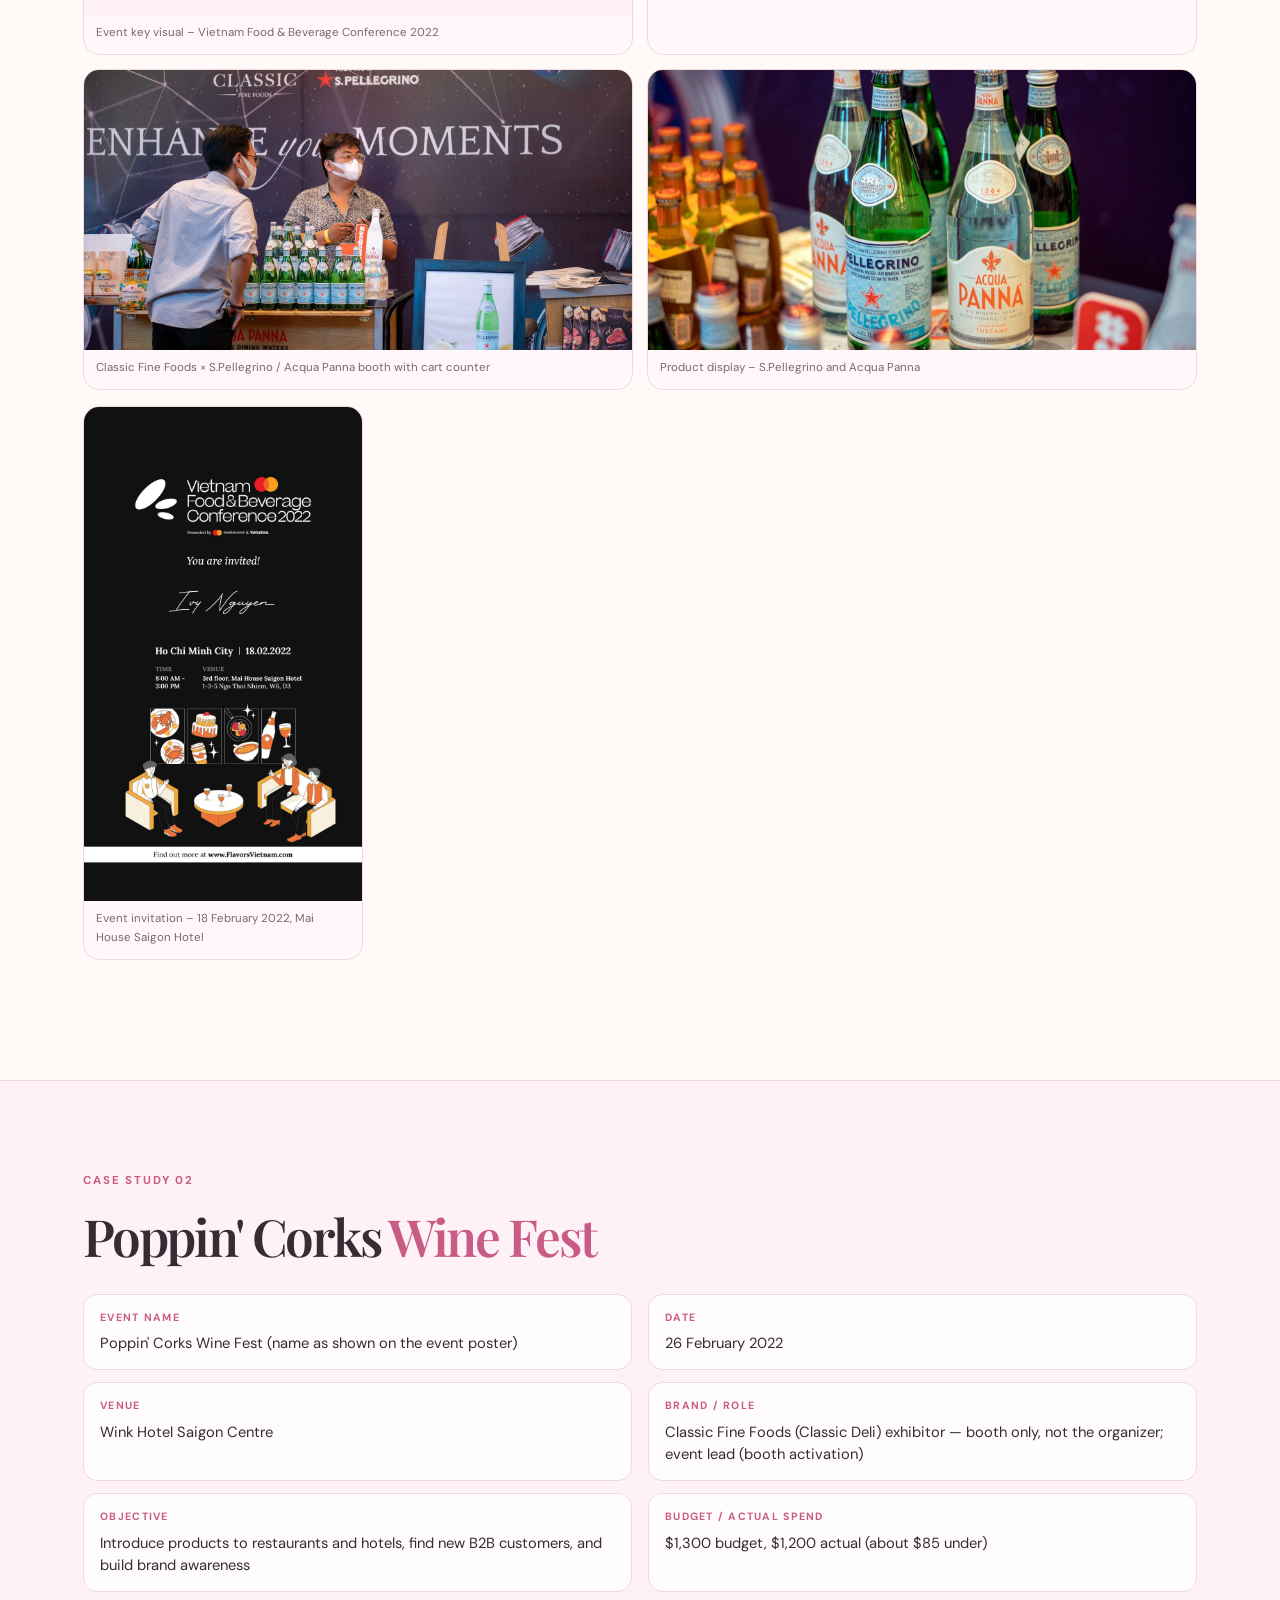
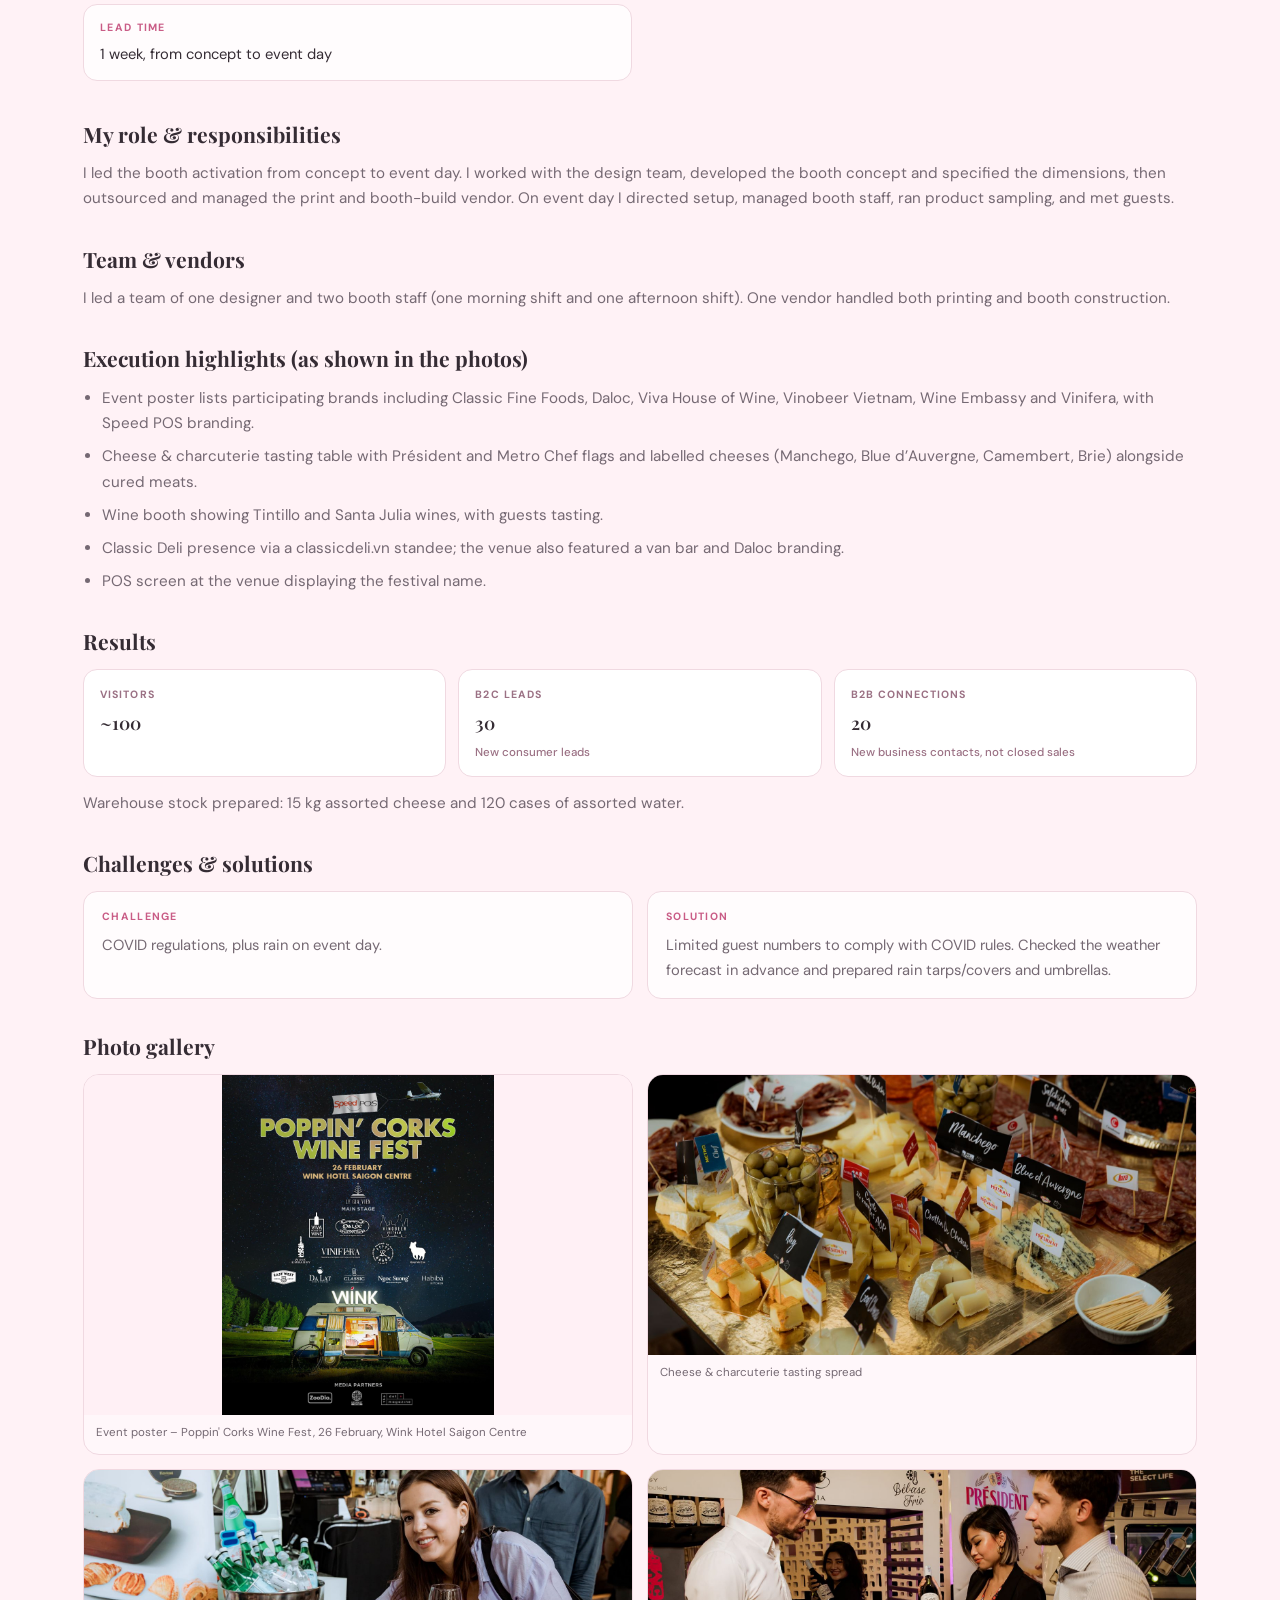
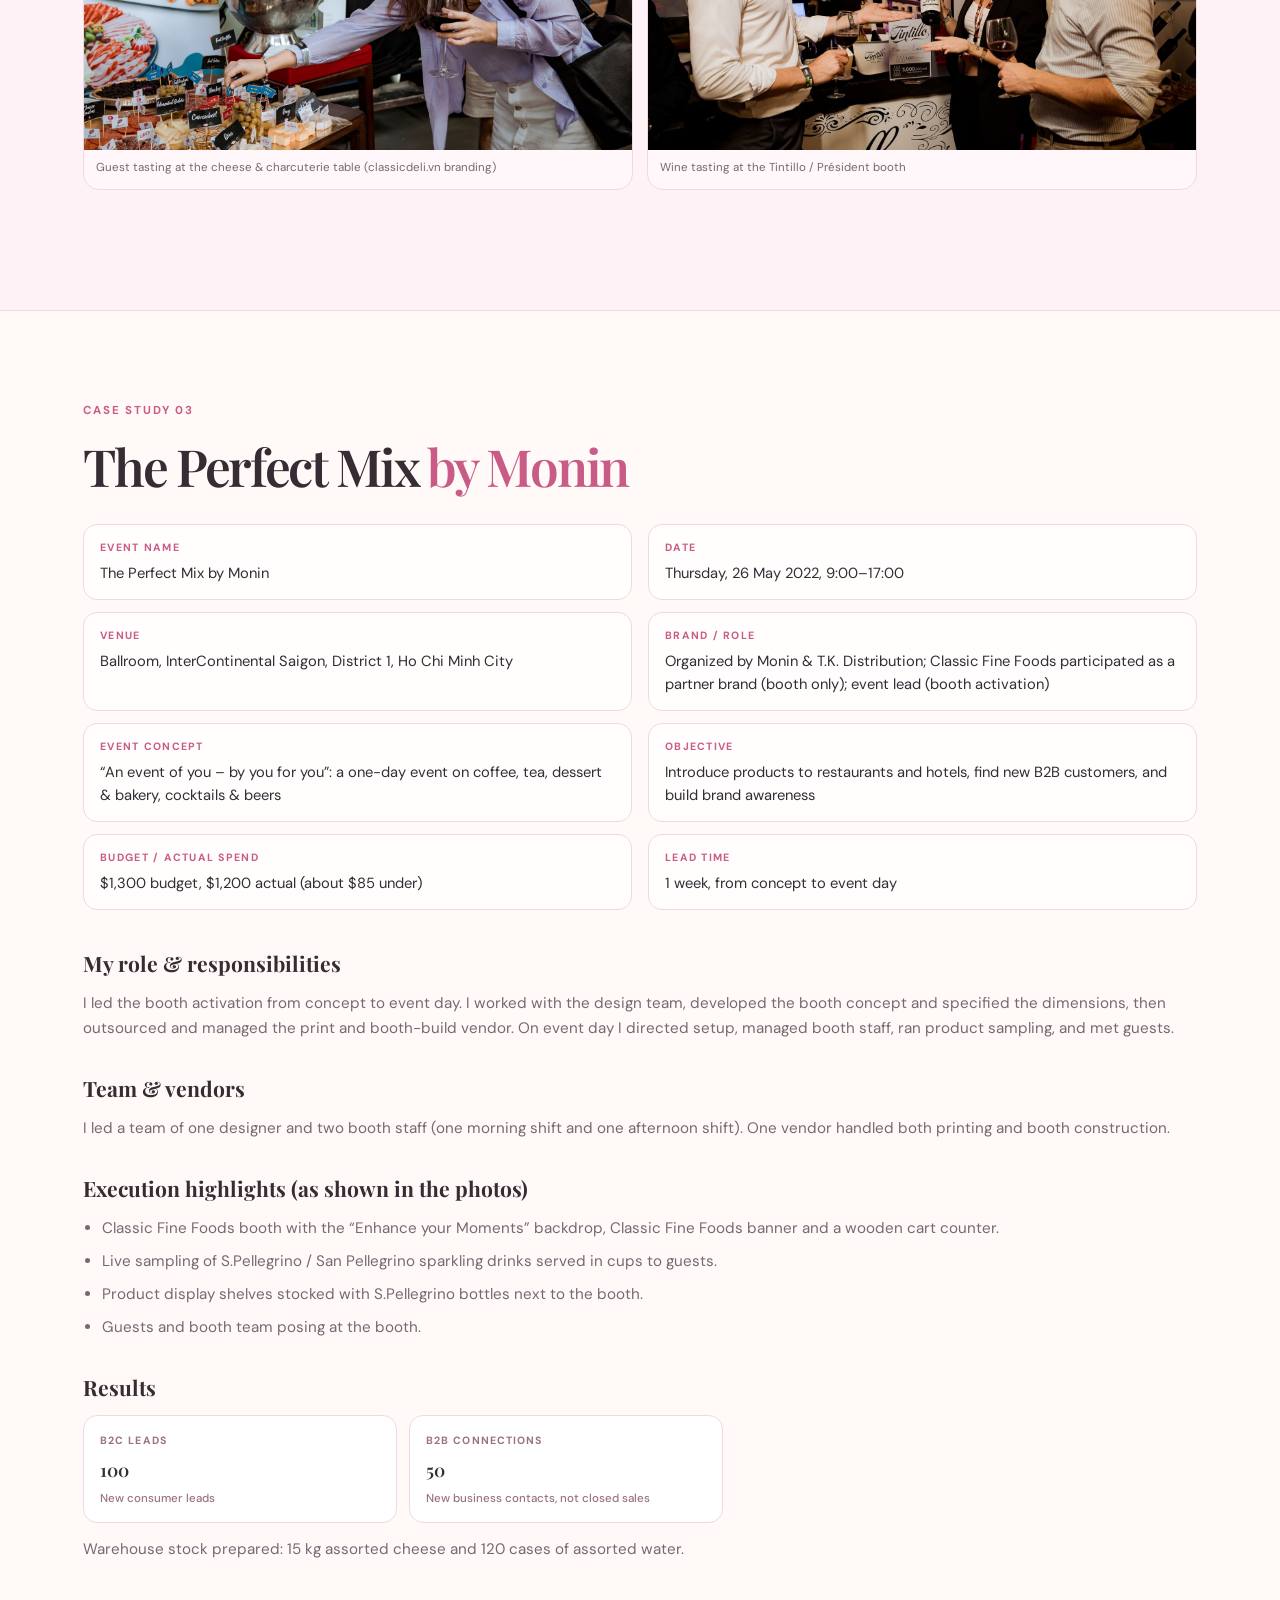
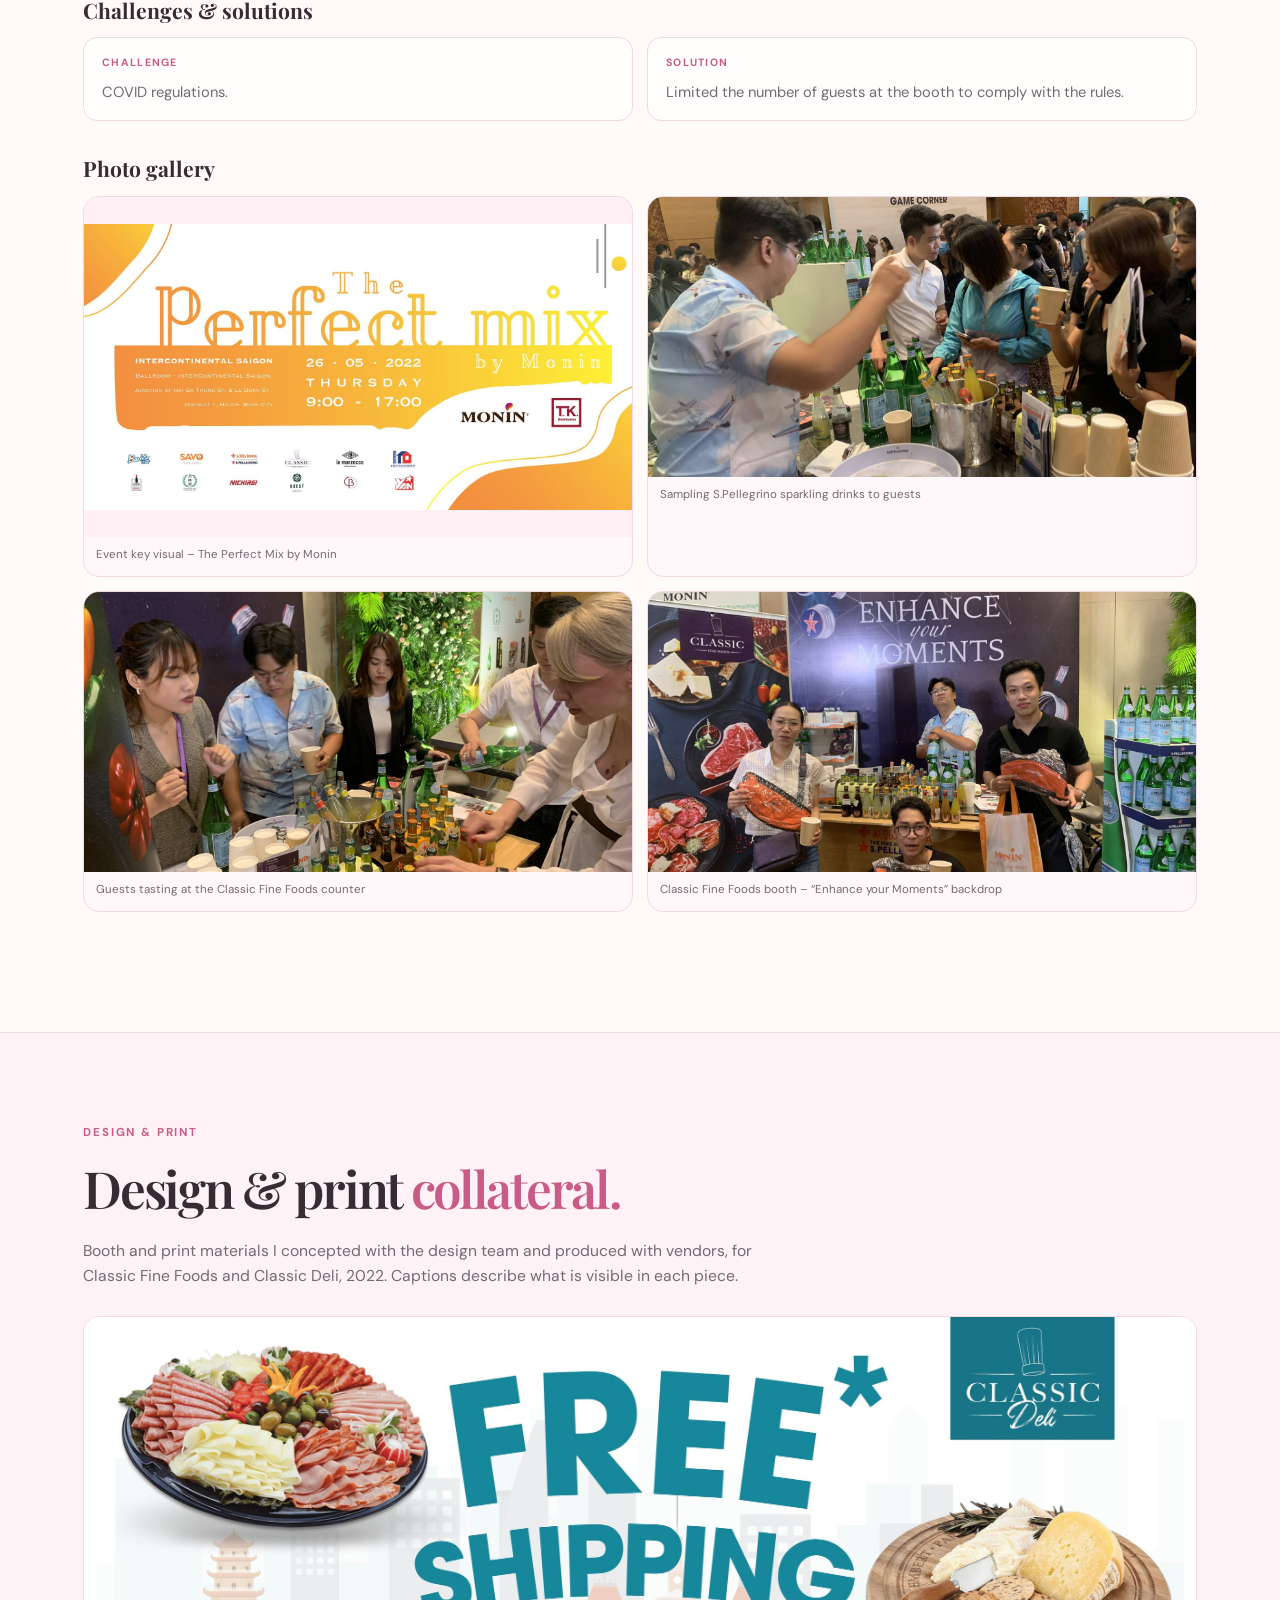
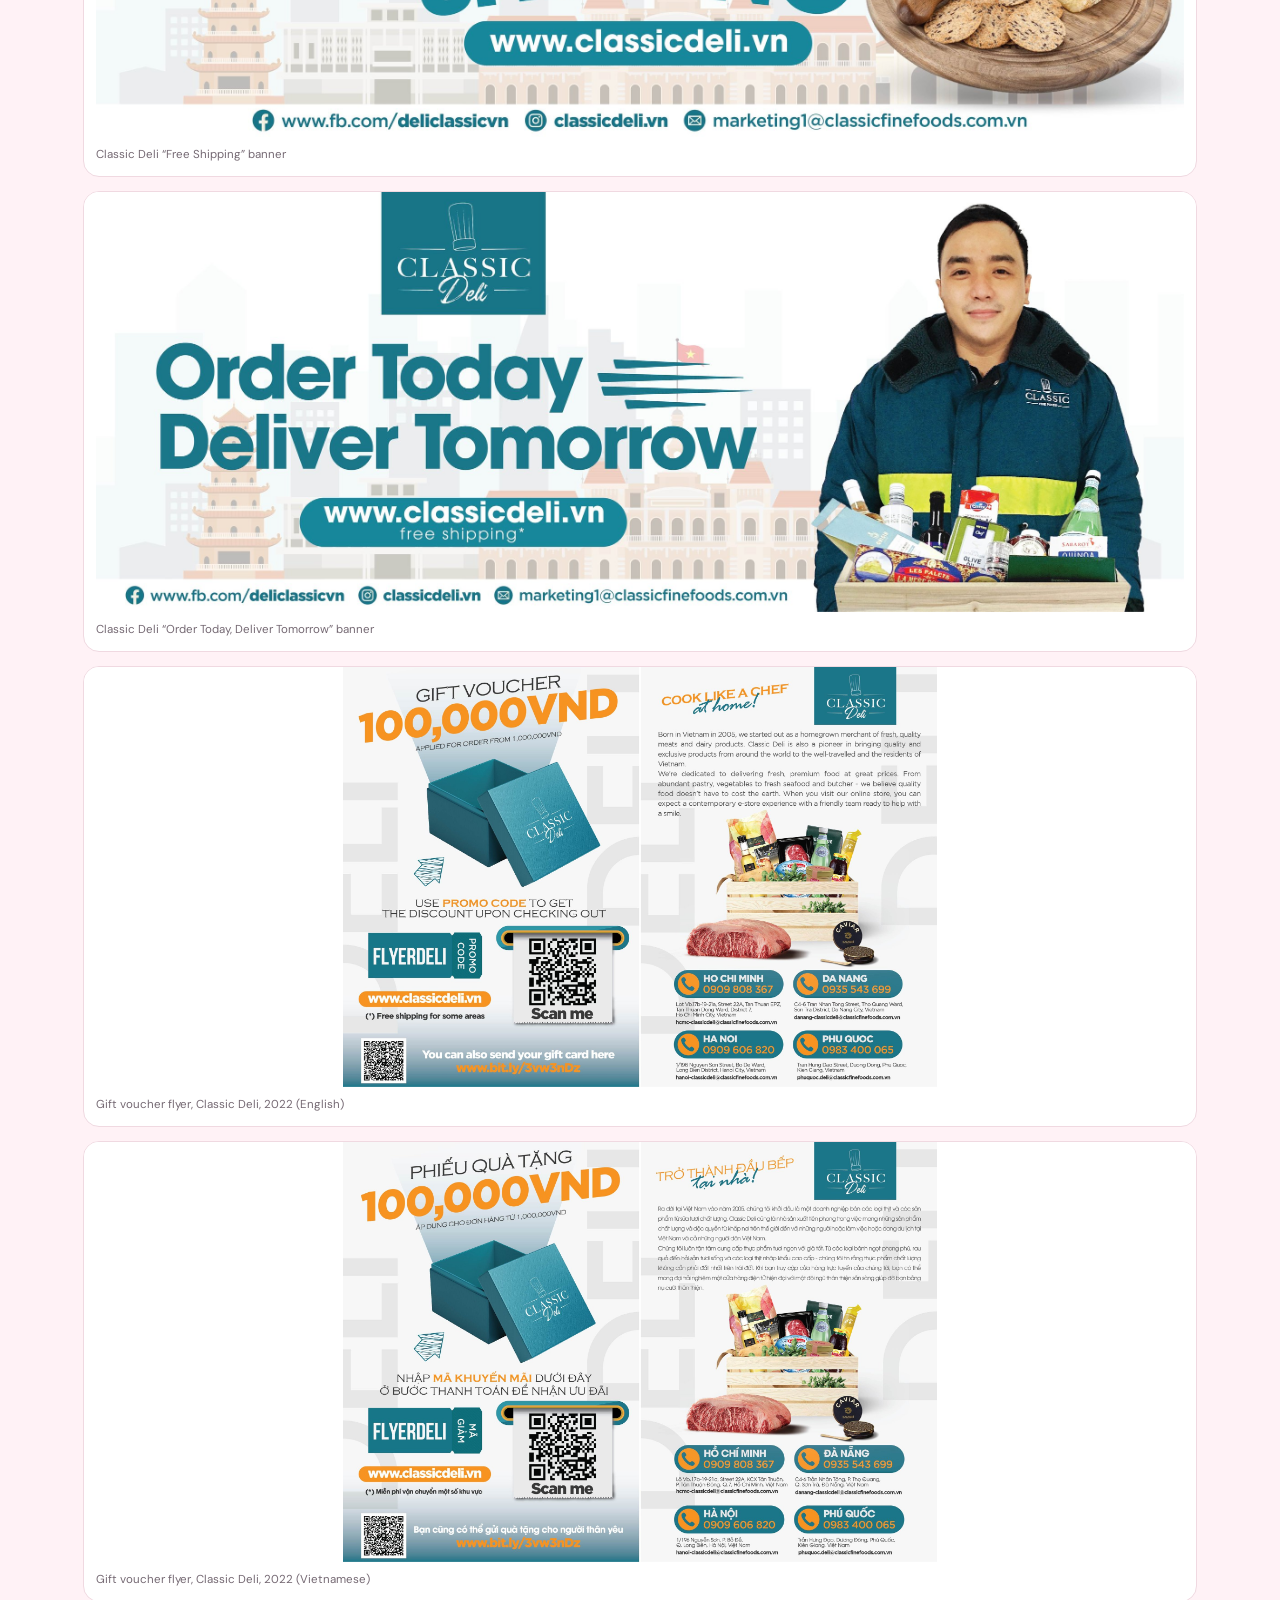
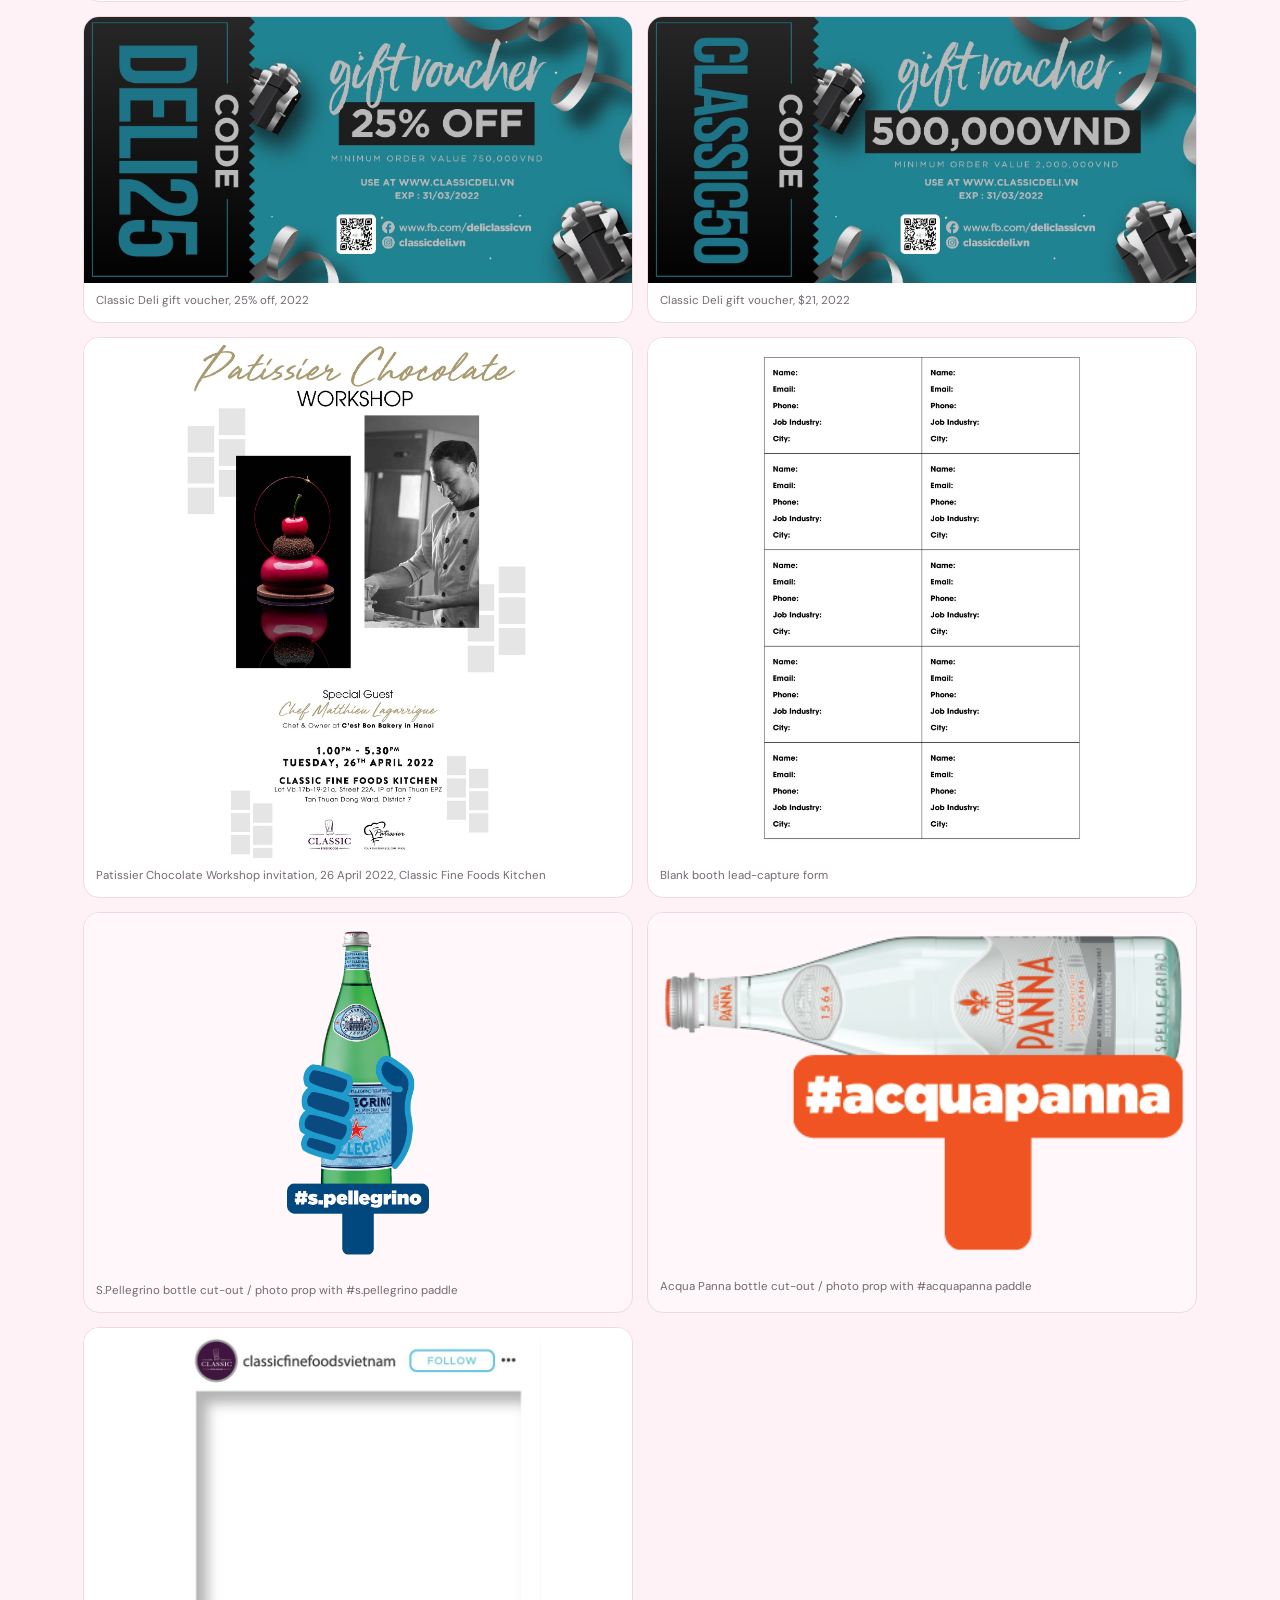
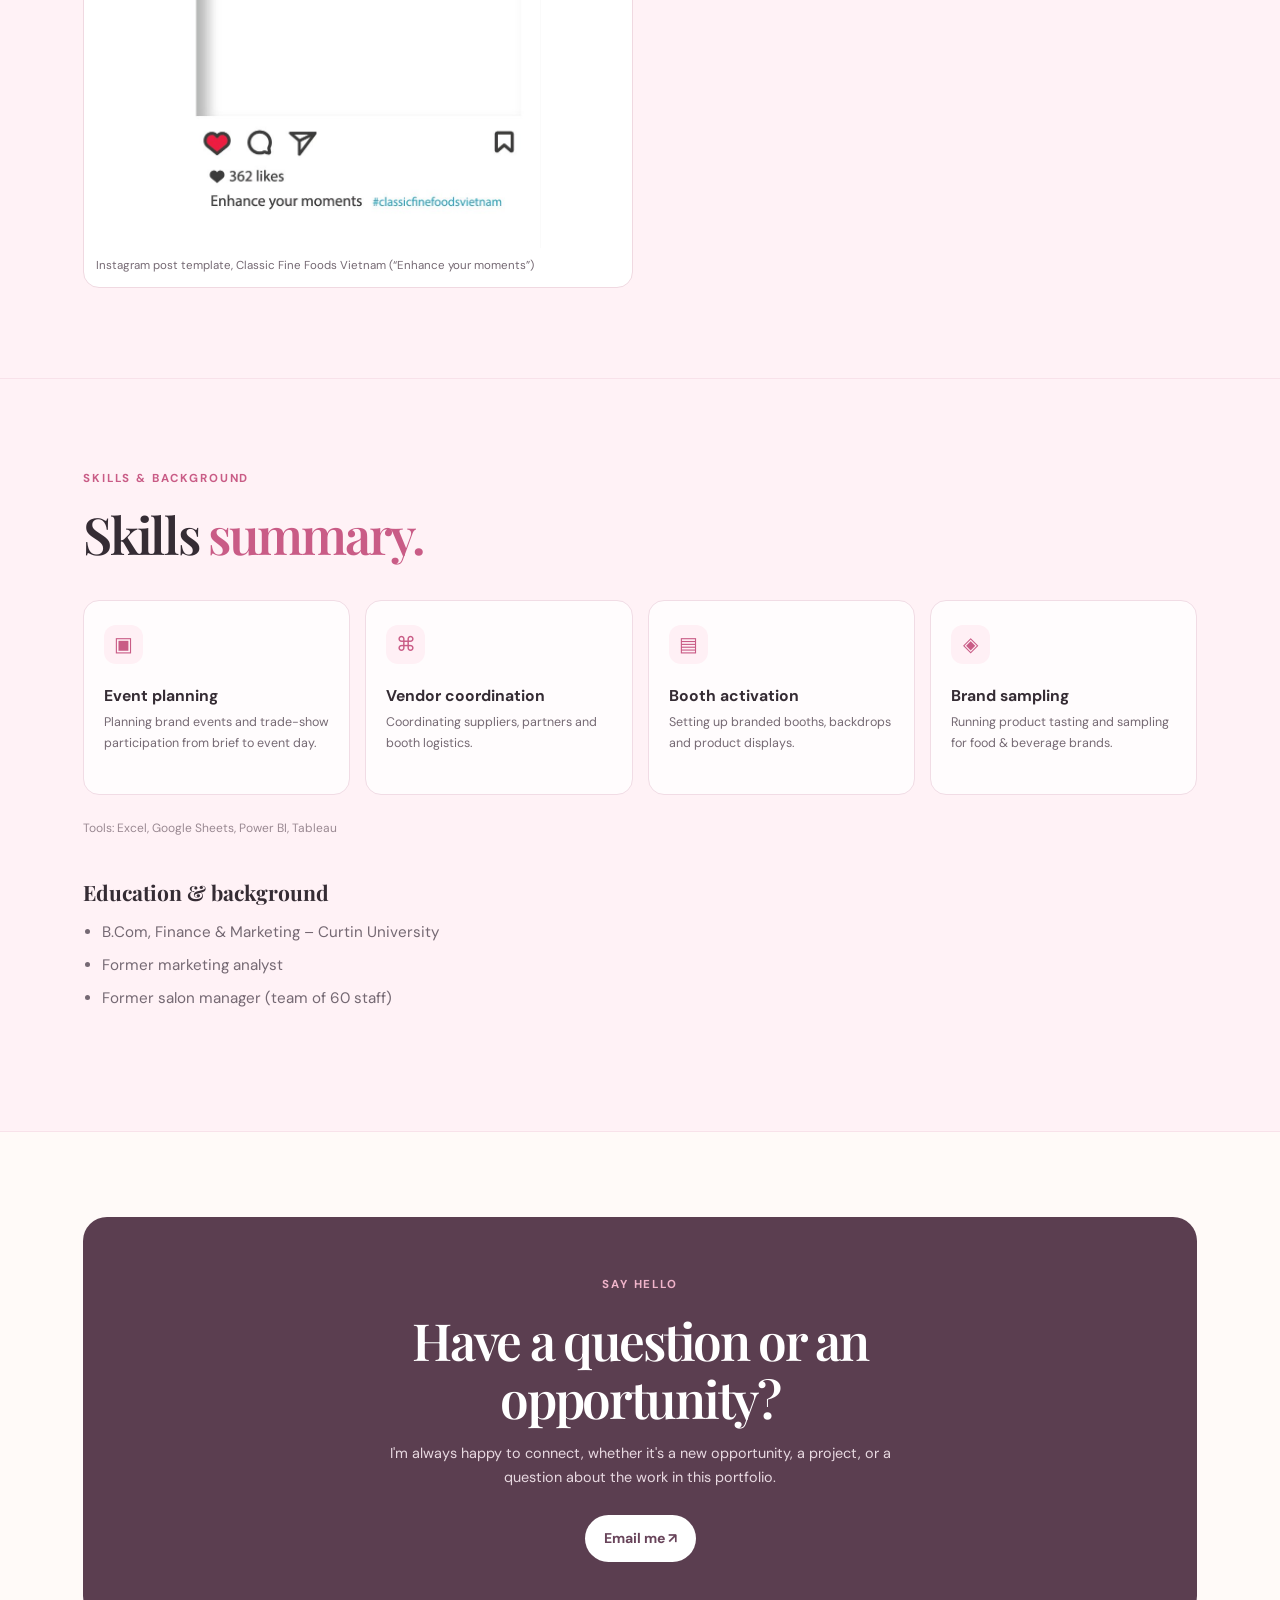
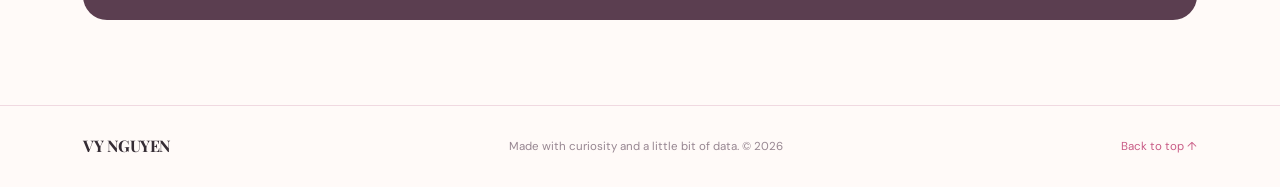
==== commit 53beb18e: "Remove decorative asterisks and unfinished blanks from the portfolio Drop the brand-mark and sparkle" ====
--- a/events.html
+++ b/events.html
@@ -10,7 +10,7 @@
 </head>
 <body>
   <header class="site-header">
-    <a class="brand" href="index.html" aria-label="Home"><span class="brand-mark">✳</span> VY NGUYEN</a>
+    <a class="brand" href="index.html" aria-label="Home">VY NGUYEN</a>
     <button class="menu-toggle" aria-label="Toggle navigation" aria-expanded="false">☰</button>
     <nav class="nav" aria-label="Main navigation">
       <a href="index.html#about">About</a>
@@ -25,8 +25,7 @@
     <section class="section page-hero" id="intro">
       <p class="eyebrow"><span class="eyebrow-dot"></span> EVENT PORTFOLIO</p>
       <h1>Event Planner – In-house, <span>Classic Fine Foods</span></h1>
-      <p class="hero-description">I am an in-house event planner at Classic Fine Foods, where I plan events for our own brand portfolio. I have <span class="blank">[__]</span> years of experience in events. Before events, I worked as a marketing analyst and as a salon manager leading a team of 60 staff. I hold a Bachelor of Commerce in Finance &amp; Marketing from Curtin University.</p>
-      <div class="hero-note"><span class="sparkle">✦</span> Fields highlighted in yellow (<span class="blank">[__]</span>) are still to be completed.</div>
+      <p class="hero-description">I am an in-house event planner at Classic Fine Foods, where I plan events for our own brand portfolio. Before events, I worked as a marketing analyst and as a salon manager leading a team of 60 staff. I hold a Bachelor of Commerce in Finance &amp; Marketing from Curtin University.</p>
     </section>
 
     <section class="glance-strip" id="glance" aria-label="Events at a glance">
@@ -47,11 +46,6 @@
           <strong>The Perfect Mix by Monin</strong>
           <p>26 May 2022, InterContinental Saigon (S.Pellegrino sampling booth)</p>
         </a>
-        <a class="glance-card" href="#event-4">
-          <span class="glance-num">EVENT 04</span>
-          <strong>La Maison du Fromage cheese tasting with Classic Fine Foods</strong>
-          <p><span class="blank">[__]</span></p>
-        </a>
       </div>
       <p class="glance-more"><a href="#collateral">Design &amp; print collateral ↓</a></p>
     </section>
@@ -276,78 +270,6 @@
             <figure>
               <img src="assets/events/event3-4.svg" alt="Classic Fine Foods booth with the Enhance your Moments backdrop">
               <figcaption>Classic Fine Foods booth – “Enhance your Moments” backdrop</figcaption>
-            </figure>
-          </div>
-        </div>
-      </article>
-    </section>
-
-    <section class="event-band" id="event-4">
-      <article class="section event-case">
-        <div class="section-heading">
-          <p class="eyebrow">CASE STUDY 04</p>
-          <h2>La Maison du Fromage <span>cheese tasting</span></h2>
-        </div>
-        <dl class="event-facts">
-          <div><dt>Event name</dt><dd>La Maison du Fromage cheese tasting with Classic Fine Foods (as shown in the photos)</dd></div>
-          <div><dt>Date</dt><dd><span class="blank">[__]</span></dd></div>
-          <div><dt>Venue</dt><dd><span class="blank">[__]</span> (bar / deli with a street-facing service window, as shown in the photos)</dd></div>
-          <div><dt>Brand / role</dt><dd>La Maison du Fromage (“Premium cheese from France”) with Classic Fine Foods and Classic Deli materials; my role: <span class="blank">[__]</span></dd></div>
-          <div><dt>Objective</dt><dd><span class="blank">[__]</span></dd></div>
-          <div><dt>Budget / Actual spend</dt><dd>Budget: <span class="blank">[__]</span> &nbsp;|&nbsp; Actual spend: <span class="blank">[__]</span></dd></div>
-          <div><dt>Lead time</dt><dd><span class="blank">[__]</span></dd></div>
-        </dl>
-        <div class="event-block">
-          <h3>My role &amp; responsibilities</h3>
-          <p><span class="blank">[__]</span></p>
-        </div>
-        <div class="event-block">
-          <h3>Team &amp; vendors</h3>
-          <p><span class="blank">[__]</span></p>
-        </div>
-        <div class="event-block">
-          <h3>Execution highlights (as shown in the photos)</h3>
-          <ul>
-            <li>Street-facing service window branded “La Maison du Fromage – Premium cheese from France”, with a cheese tasting dome and a Classic Fine Foods poster on an easel.</li>
-            <li>Cheese boards with labelled flags, including Comté 12 months AOP, Brie de Meaux and Cantal Entre Deux.</li>
-            <li>Indoor tasting table with cheese boards, Artemis beer, “Cheese expertise from France” leaflets and a Beer Workshop leaflet.</li>
-            <li>Classic Fine Foods “Collection 2021–2022” catalogue and a Classic Deli “Our online shop is now open” flyer with QR code on display.</li>
-            <li>Guests tasting cheese at the window and bar counter.</li>
-          </ul>
-        </div>
-        <div class="event-block">
-          <h3>Results</h3>
-          <div class="results-row">
-            <div class="result-card"><span>Visitors</span><strong><span class="blank">[__]</span></strong></div>
-            <div class="result-card"><span>B2C leads</span><strong><span class="blank">[__]</span></strong></div>
-            <div class="result-card"><span>B2B connections</span><strong><span class="blank">[__]</span></strong></div>
-          </div>
-        </div>
-        <div class="event-block">
-          <h3>Challenges &amp; solutions</h3>
-          <div class="challenge-grid">
-            <div><h4>Challenge</h4><p><span class="blank">[__]</span></p></div>
-            <div><h4>Solution</h4><p><span class="blank">[__]</span></p></div>
-          </div>
-        </div>
-        <div class="event-block">
-          <h3>Photo gallery</h3>
-          <div class="event-gallery">
-            <figure>
-              <img src="assets/events/event4-1.svg" alt="La Maison du Fromage tasting window branded Premium cheese from France">
-              <figcaption>La Maison du Fromage tasting window</figcaption>
-            </figure>
-            <figure>
-              <img src="assets/events/event4-2.svg" alt="Guests tasting cheese at the La Maison du Fromage window">
-              <figcaption>Guests tasting cheese at the window</figcaption>
-            </figure>
-            <figure>
-              <img src="assets/events/event4-3.svg" alt="Indoor tasting table with cheese boards, beer and leaflets">
-              <figcaption>Tasting table – cheese boards, beer and leaflets</figcaption>
-            </figure>
-            <figure>
-              <img src="assets/events/event4-4.svg" alt="Cheese board displayed with a Classic Fine Foods catalogue and Classic Deli flyer">
-              <figcaption>Cheese board with Classic Fine Foods catalogue and Classic Deli flyer</figcaption>
             </figure>
           </div>
         </div>
@@ -453,13 +375,14 @@
     <section class="section contact-section" id="contact">
       <div class="contact-panel">
         <p class="eyebrow">SAY HELLO</p>
-        <h2>Contact</h2>
-        <p>Email: <span class="blank">[__]</span><br>Phone: <span class="blank">[__]</span><br>LinkedIn: <span class="blank">[__]</span><br>Location: <span class="blank">[__]</span></p>
+        <h2>Have a question or an opportunity?</h2>
+        <p>I'm always happy to connect, whether it's a new opportunity, a project, or a question about the work in this portfolio.</p>
+        <a class="button button-light" href="mailto:vynguyen.ivyng@gmail.com">Email me ↗</a>
       </div>
     </section>
   </main>
 
-  <footer class="site-footer"><a class="brand" href="index.html"><span class="brand-mark">✳</span> VY NGUYEN</a><span>Made with curiosity and a little bit of data. © <span id="year"></span></span><a href="#intro">Back to top ↑</a></footer>
+  <footer class="site-footer"><a class="brand" href="index.html">VY NGUYEN</a><span>Made with curiosity and a little bit of data. © <span id="year"></span></span><a href="#intro">Back to top ↑</a></footer>
   <script>
     const menuButton = document.querySelector('.menu-toggle');
     const nav = document.querySelector('.nav');
--- a/style.css
+++ b/style.css
@@ -18,7 +18,6 @@
 a { color: inherit; text-decoration: none; }
 .site-header { height: 78px; padding: 0 max(6.5vw, 24px); display: flex; align-items: center; justify-content: space-between; position: sticky; top: 0; z-index: 20; background: rgba(255,250,248,.92); border-bottom: 1px solid rgba(240,217,225,.8); backdrop-filter: blur(14px); }
 .brand { display: inline-flex; align-items: center; gap: 10px; font-family: 'Playfair Display', serif; font-size: 1.2rem; font-weight: 700; letter-spacing: -.03em; }
-.brand-mark { color: var(--pink-dark); font-size: 1.55rem; }
 .nav { display: flex; align-items: center; gap: clamp(16px, 2.4vw, 34px); color: var(--muted); font-size: .88rem; }
 .nav a:hover, .text-link:hover, .project-link:hover, .contact-links a:hover { color: var(--pink-dark); }
 .nav-contact { padding: 9px 16px; border: 1px solid var(--pink); border-radius: 999px; color: var(--pink-dark); }
@@ -40,7 +39,6 @@
 .button-primary { background: var(--pink-dark); color: white; }
 .text-link { font-size: .9rem; font-weight: 700; }
 .hero-note { margin-top: 35px; color: #8b7b85; font-size: .78rem; }
-.sparkle { color: var(--pink-dark); margin-right: 8px; }
 .hero-art { min-height: 390px; position: relative; display: grid; place-items: center; }
 .art-card { width: min(100%, 360px); padding: 24px; position: relative; z-index: 2; background: rgba(255,255,255,.93); border: 1px solid #f2d4e0; border-radius: 22px; box-shadow: var(--shadow); transform: rotate(2deg); }
 .art-card-top, .chart-labels, .art-footer { display: flex; align-items: center; justify-content: space-between; }
@@ -53,7 +51,6 @@
 .chart-bars i:nth-child(even) { background: linear-gradient(180deg, #f8d7e3, #ed9cba); }
 .chart-labels { margin-top: 9px; color: #b09ba6; font-size: .57rem; }
 .art-footer { margin-top: 25px; justify-content: flex-start; gap: 9px; font-size: .72rem; color: #887784; }
-.tiny-icon { color: var(--pink-dark); }
 .art-orbit { position: absolute; border: 1px solid #f1cada; border-radius: 50%; }
 .orbit-one { width: 360px; height: 360px; transform: rotate(-25deg) scaleY(.68); }
 .orbit-two { width: 430px; height: 430px; transform: rotate(30deg) scaleY(.65); border-style: dashed; opacity: .7; }
@@ -62,7 +59,6 @@
 .note-bottom { bottom: 38px; left: -8px; transform: rotate(-5deg); }
 .note-bottom span { color: #8fc8ac; font-size: .6rem; margin-right: 6px; }
 .decor { position: absolute; color: #eeb2c8; }
-.decor-star { top: 47px; left: 4%; font-size: 2rem; }
 .decor-dot { right: 0; bottom: 18px; font-size: 1.7rem; letter-spacing: .25em; }
 .content-section { padding-top: 100px; padding-bottom: 100px; }
 #about { display: grid; grid-template-columns: .9fr 1.1fr; gap: 80px; align-items: start; }
@@ -127,8 +123,6 @@
 .button-small { min-height: 37px; padding: 8px 13px; font-size: .74rem; }
 .contact-section { padding-top: 85px; padding-bottom: 85px; }
 .contact-panel { padding: 58px 30px; border-radius: 24px; background: #5b3e50; color: white; text-align: center; position: relative; overflow: hidden; }
-.contact-panel::before, .contact-panel::after { content: "✳"; position: absolute; color: #d58aa8; opacity: .35; font-size: 7rem; }
-.contact-panel::before { top: -35px; left: 7%; }.contact-panel::after { bottom: -55px; right: 7%; }
 .contact-panel .eyebrow { color: #f0b4ca; }
 .contact-panel h2 { max-width: 650px; margin: 0 auto 14px; font-size: clamp(2rem, 4vw, 3.2rem); }
 .contact-panel > p:not(.eyebrow) { max-width: 560px; margin: 0 auto 25px; color: #e8d9e1; font-size: .9rem; }
@@ -175,17 +169,6 @@
 @media (prefers-reduced-motion: reduce) { html { scroll-behavior: auto; } *, *::before, *::after { transition-duration: .01ms !important; } }
 
 /* Event planner portfolio and homepage workstream */
-.blank {
-  display: inline-block;
-  padding: 0 .3em;
-  margin: 0 1px;
-  background: #fff3b0;
-  border-radius: 3px;
-  color: #6a5a16;
-  font-weight: 600;
-  box-shadow: inset 0 0 0 1px rgba(210, 180, 40, .35);
-  white-space: nowrap;
-}
 .nav a[aria-current="page"] { color: var(--pink-dark); font-weight: 700; }
 .hero-actions { flex-wrap: wrap; }
 .page-hero { padding-top: 85px; padding-bottom: 56px; position: relative; }
@@ -221,7 +204,7 @@
   width: min(1120px, 100%);
   margin: 0 auto;
   display: grid;
-  grid-template-columns: repeat(4, 1fr);
+  grid-template-columns: repeat(3, 1fr);
   gap: 14px;
 }
 .glance-card {
@@ -527,11 +510,6 @@
   letter-spacing: -.03em;
 }
 
-body.home .brand-mark {
-  color: var(--sage-text);
-  font-size: 1.55rem;
-}
-
 body.home .nav {
   display: flex;
   align-items: center;
@@ -693,11 +671,6 @@
   margin-top: 35px;
   color: var(--muted);
   font-size: 1rem;
-}
-
-body.home .sparkle {
-  color: var(--sage-text);
-  margin-right: 8px;
 }
 
 body.home .hero-art {
@@ -787,10 +760,6 @@
   color: var(--muted);
 }
 
-body.home .tiny-icon {
-  color: var(--sage-text);
-}
-
 body.home .art-orbit {
   position: absolute;
   border: 1px solid #c5d1c0;
@@ -846,12 +815,6 @@
   color: #b0c1aa;
 }
 
-body.home .decor-star {
-  top: 47px;
-  left: 4%;
-  font-size: 2rem;
-}
-
 body.home .decor-dot {
   right: 0;
   bottom: 18px;
@@ -1132,25 +1095,6 @@
   overflow: hidden;
 }
 
-body.home .contact-panel::before, body.home .contact-panel::after {
-  content: "✳";
-  position: absolute;
-  color: #8aa286;
-  opacity: .35;
-  font-size: 7rem;
-  pointer-events: none;
-}
-
-body.home .contact-panel::before {
-  top: -35px;
-  left: 7%;
-}
-
-body.home .contact-panel::after {
-  bottom: -55px;
-  right: 7%;
-}
-
 body.home .contact-panel > * {
   position: relative;
   z-index: 1;
@@ -1180,16 +1124,6 @@
 body.home .button-light {
   background: white;
   color: #2c4e36;
-}
-
-body.home .contact-email {
-  display: flex;
-  align-items: center;
-  justify-content: center;
-  min-height: 44px;
-  margin-top: 10px;
-  color: var(--contact-text);
-  font-size: 1rem;
 }
 
 body.home .site-footer {
@@ -1360,16 +1294,6 @@
 
   body.home .contact-panel {
     padding: 48px 22px 56px;
-  }
-
-  body.home .contact-panel::before, body.home .contact-panel::after {
-    font-size: 4.2rem;
-    opacity: .22;
-  }
-
-  body.home .contact-panel::after {
-    bottom: -36px;
-    right: 6%;
   }
 
   body.home .site-footer {
@@ -1503,11 +1427,6 @@
   letter-spacing: -.03em;
 }
 
-body.smo .brand-mark {
-  color: var(--sage-text);
-  font-size: 1.55rem;
-}
-
 body.smo .nav {
   display: flex;
   align-items: center;
@@ -1627,11 +1546,6 @@
   font-size: .86rem;
 }
 
-body.smo .sparkle {
-  color: var(--sage-text);
-  margin-right: 8px;
-}
-
 body.smo .smo-band {
   border-top: 1px solid var(--line);
   background: var(--cream);
@@ -1760,26 +1674,6 @@
   text-align: center;
   position: relative;
   overflow: hidden;
-}
-
-body.smo .contact-panel::before,
-body.smo .contact-panel::after {
-  content: "✳";
-  position: absolute;
-  color: #8aa286;
-  opacity: .35;
-  font-size: 7rem;
-  pointer-events: none;
-}
-
-body.smo .contact-panel::before {
-  top: -35px;
-  left: 7%;
-}
-
-body.smo .contact-panel::after {
-  bottom: -55px;
-  right: 7%;
 }
 
 body.smo .contact-panel > * {
@@ -1825,16 +1719,6 @@
 body.smo .button-light {
   background: white;
   color: #2c4e36;
-}
-
-body.smo .contact-email {
-  display: flex;
-  align-items: center;
-  justify-content: center;
-  min-height: 44px;
-  margin-top: 10px;
-  color: var(--contact-text);
-  font-size: 1rem;
 }
 
 body.smo .site-footer {
@@ -1931,17 +1815,6 @@
 
   body.smo .contact-panel {
     padding: 48px 22px 56px;
-  }
-
-  body.smo .contact-panel::before,
-  body.smo .contact-panel::after {
-    font-size: 4.2rem;
-    opacity: .22;
-  }
-
-  body.smo .contact-panel::after {
-    bottom: -36px;
-    right: 6%;
   }
 
   body.smo .site-footer {
